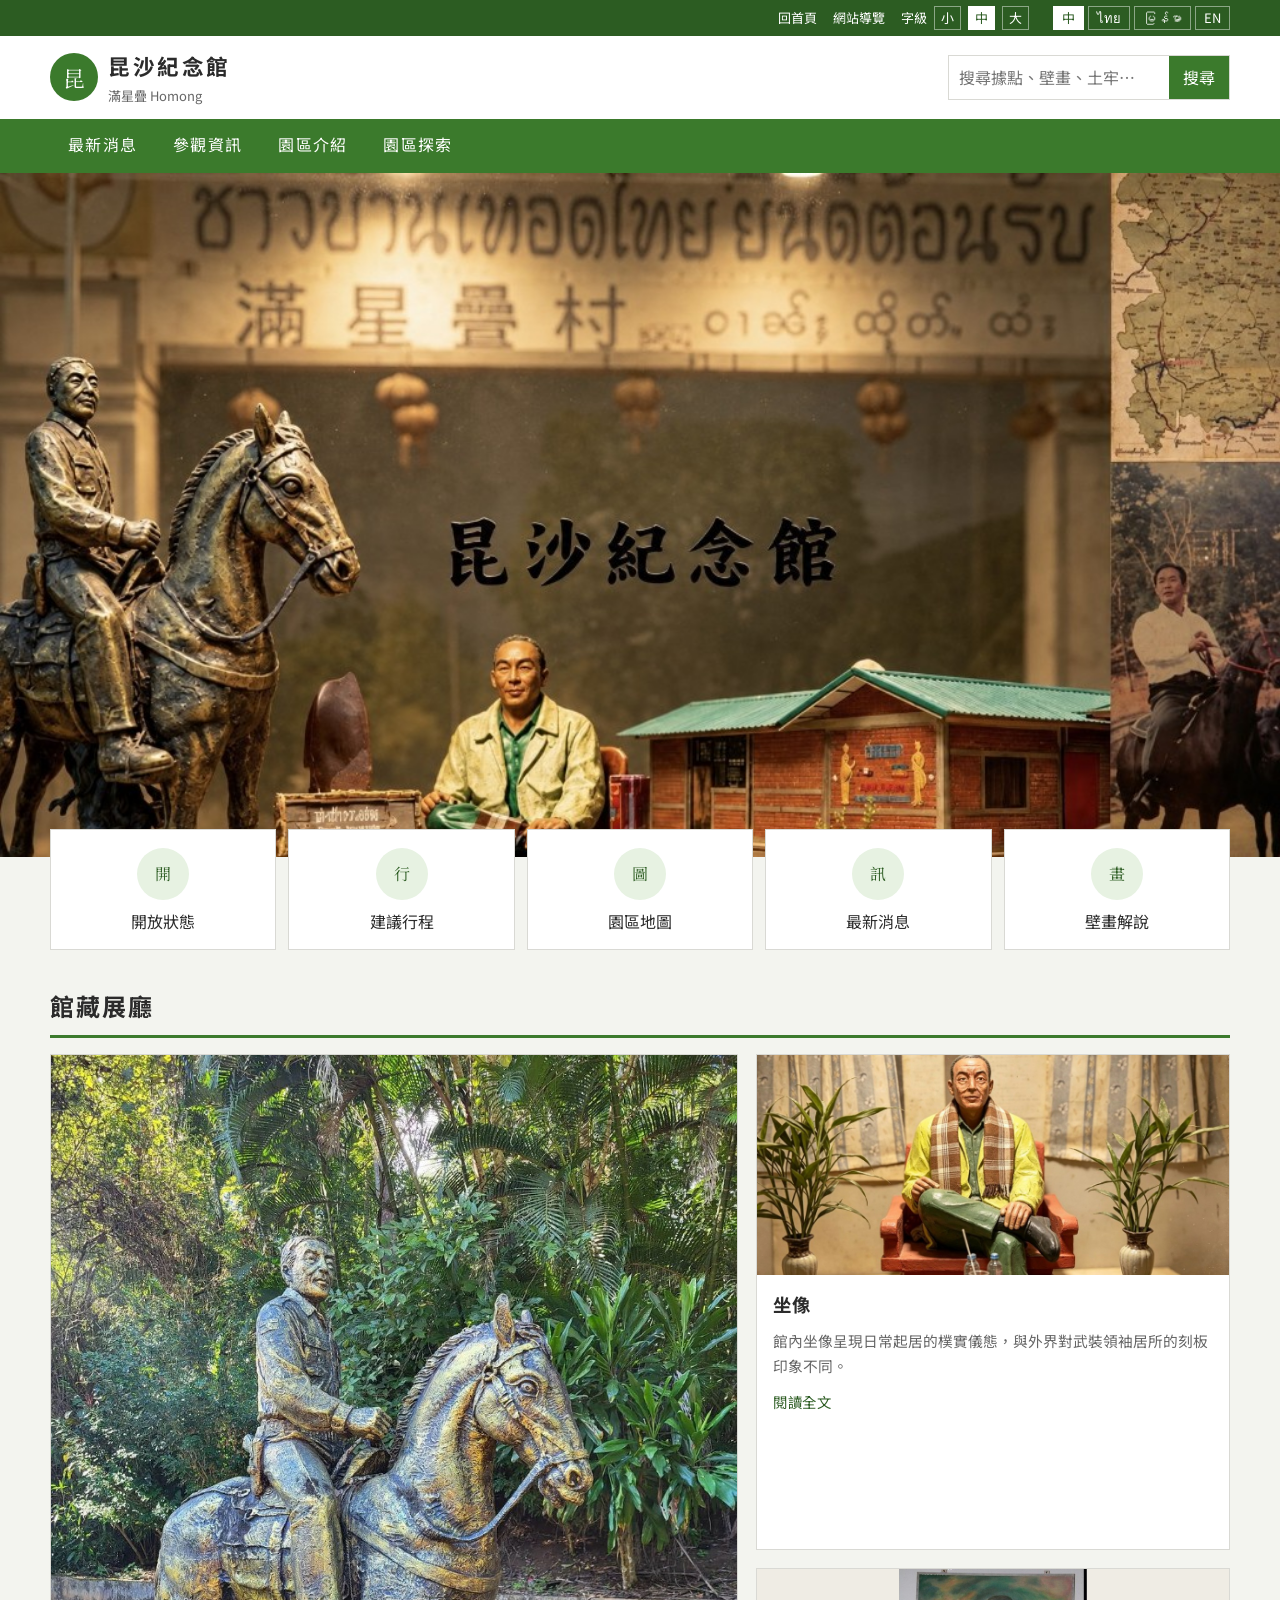
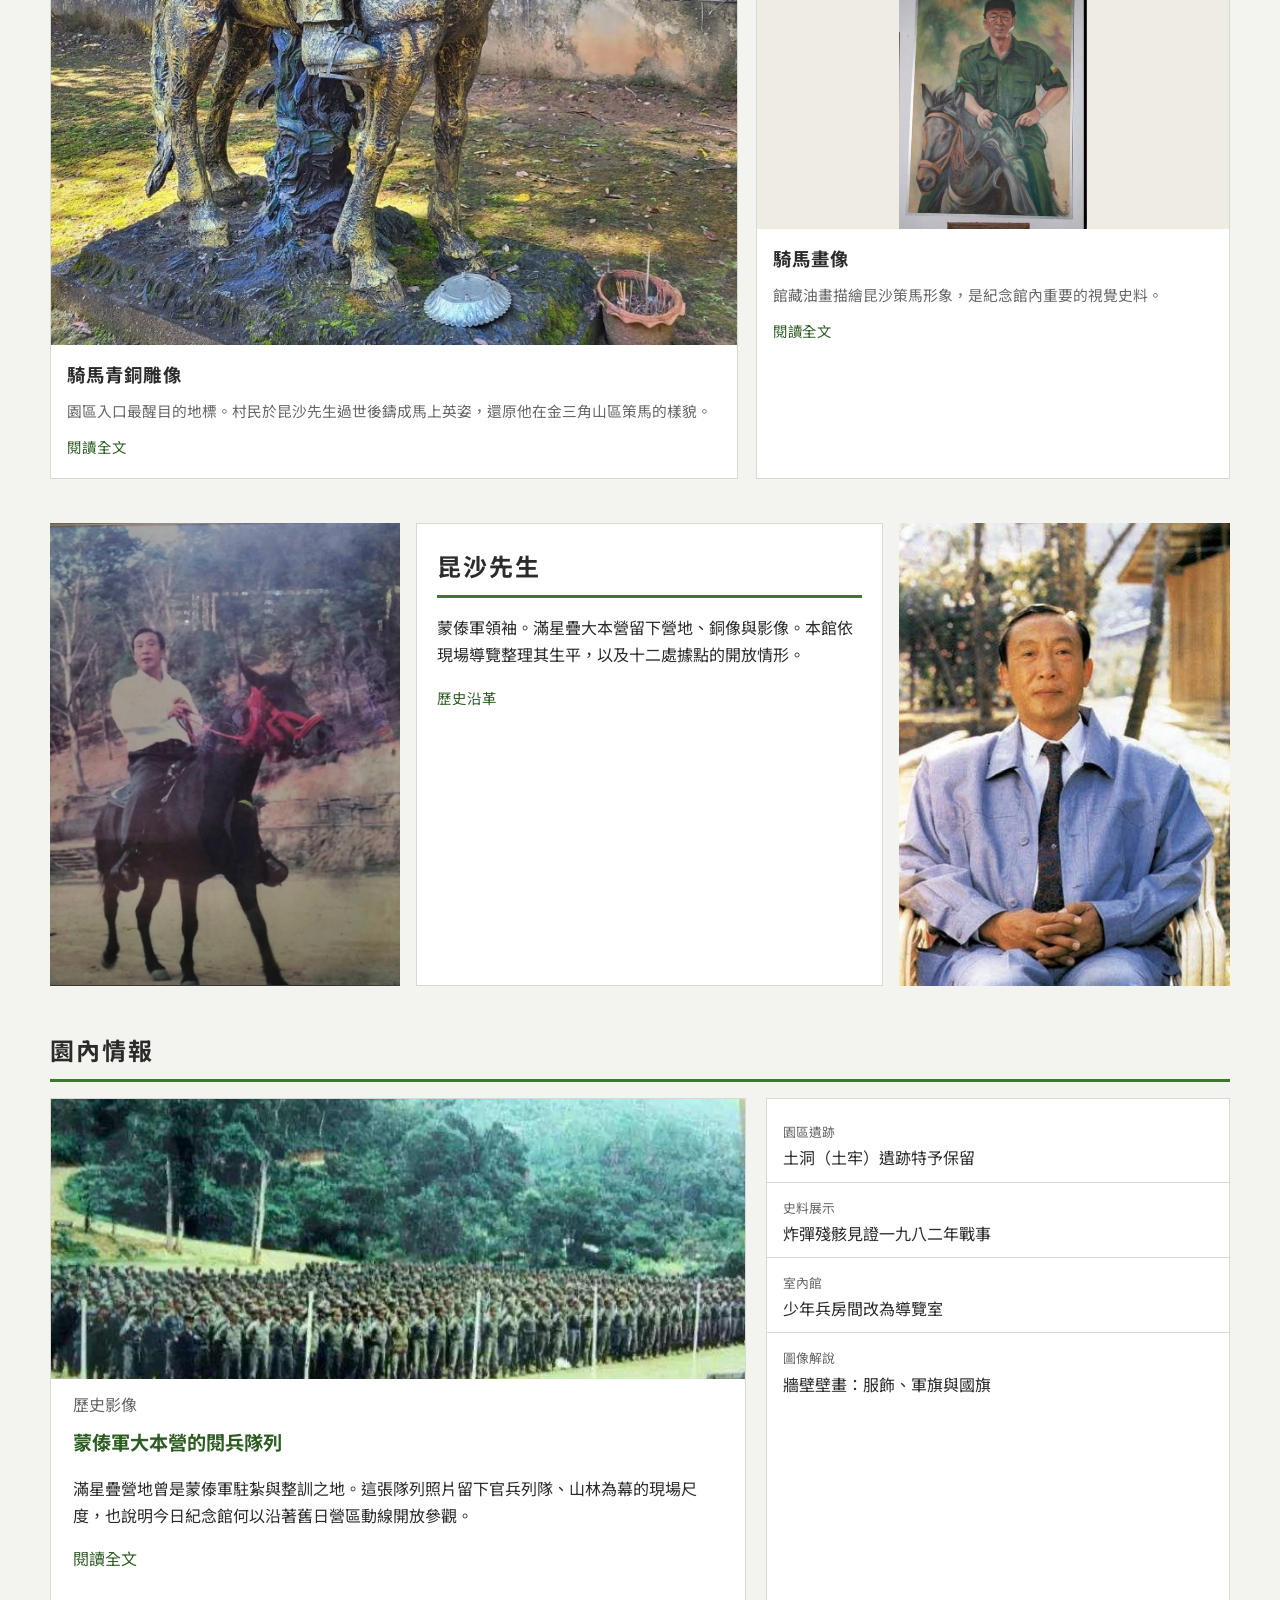
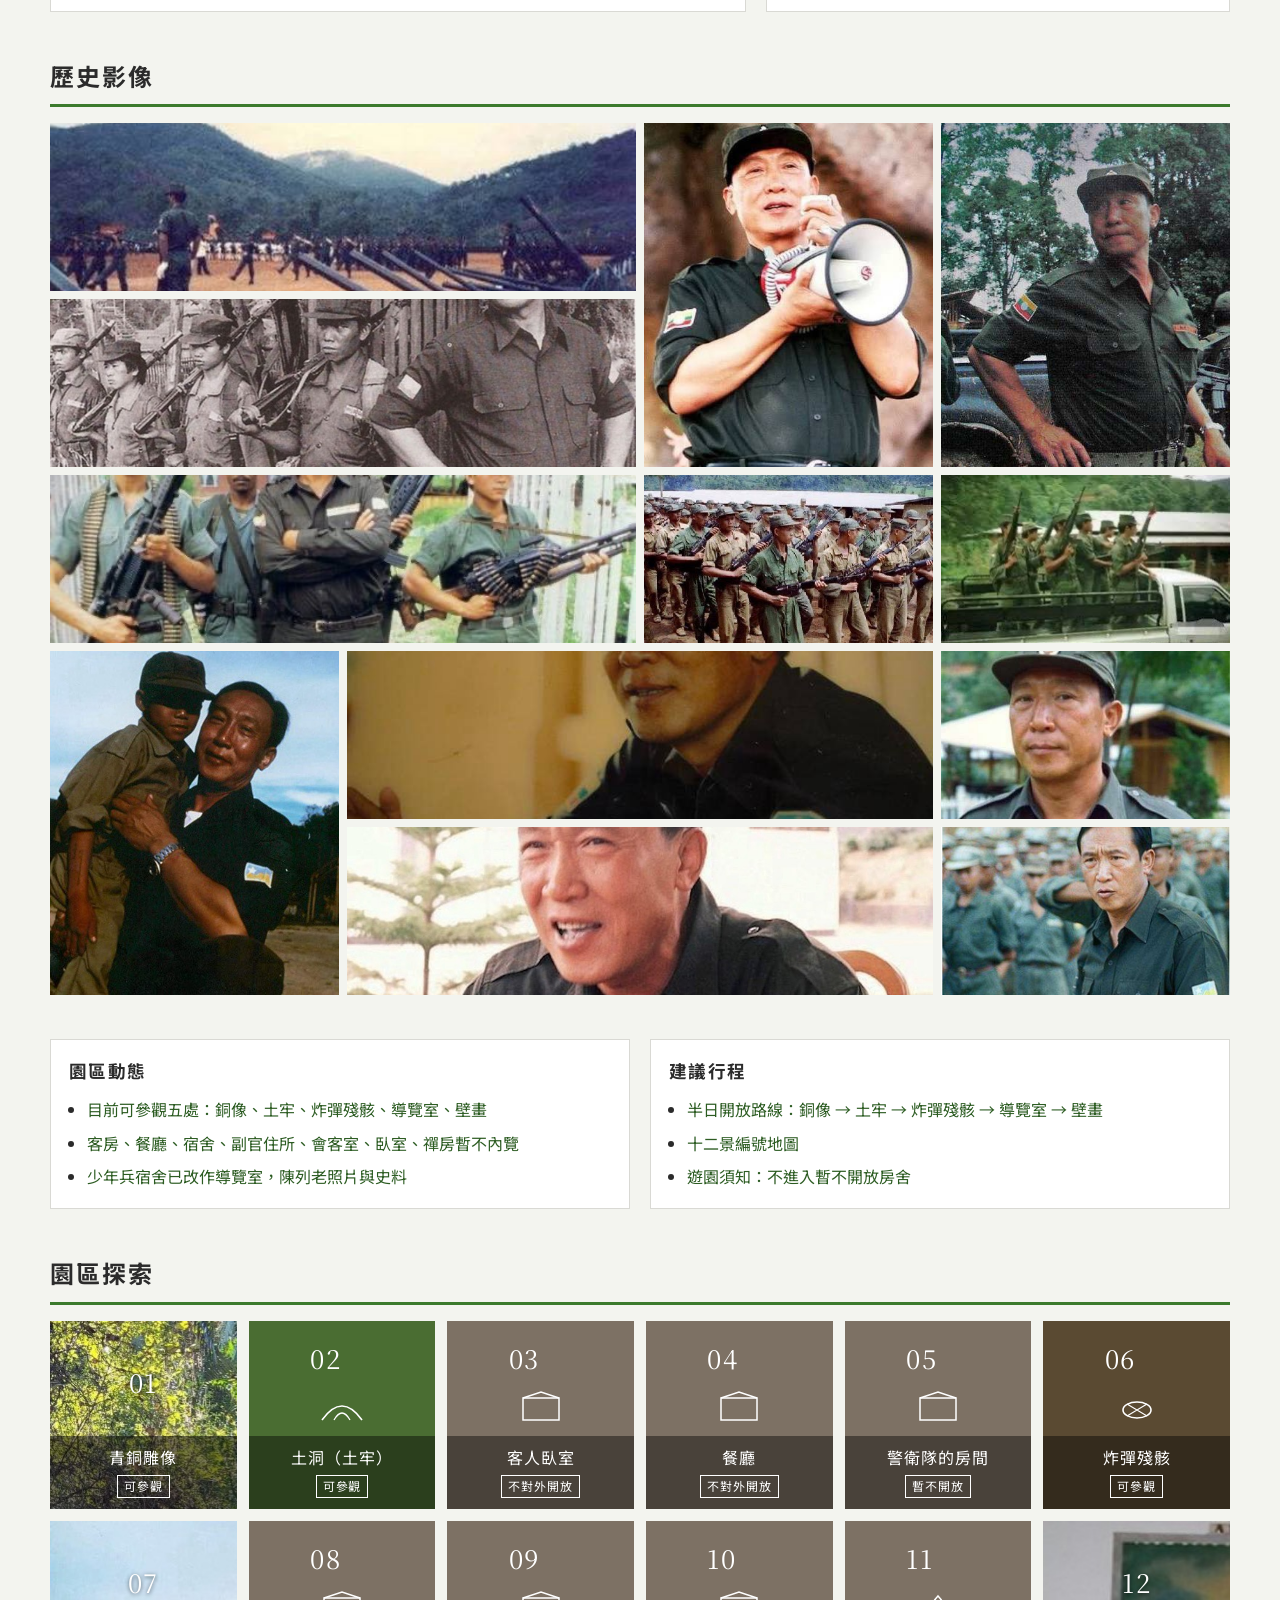
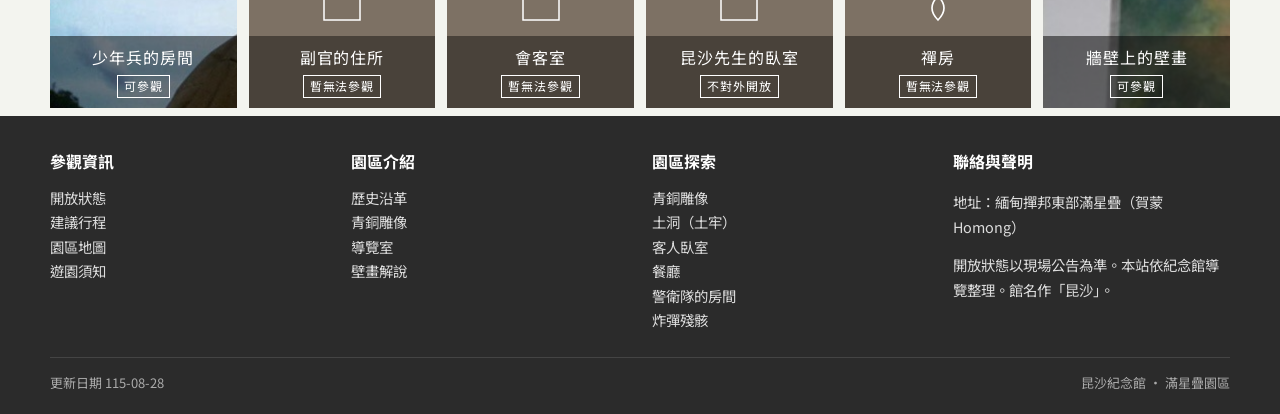
==== index.html @ 1a7cd28c "Rebuild the homepage as museum halls and zoo-style news, and place uploaded photos by orientation. C" ====
<!DOCTYPE html>
<html lang="zh-Hant">
<head>
  <meta charset="UTF-8">
  <meta name="viewport" content="width=device-width, initial-scale=1.0">
  <title>昆沙紀念館</title>
  <meta name="description" content="昆沙紀念館（滿星疊）園區網站：參觀資訊、十二景探索、壁畫解說。">
  <link rel="stylesheet" href="css/style.css">
</head>
<body data-title="siteName">
  <main id="main">
    <section class="hero" aria-label="hero">
      <h1 class="sr" data-i18n="siteName">昆沙紀念館</h1>
      <img class="hero-photo" src="images/hero.jpg" width="1600" height="700" data-i18n-alt="heroAlt" alt="昆沙紀念館：騎馬銅像、坐像、房舍模型，以及滿星疊村歡迎布條">
    </section>

    <div class="wrap">
      <nav class="shortcuts">
        <a class="shortcut" href="visit.html#status"><i>開</i><span data-i18n="scStatus">開放狀態</span></a>
        <a class="shortcut" href="visit.html#route"><i>行</i><span data-i18n="scRoute">建議行程</span></a>
        <a class="shortcut" href="map.html"><i>圖</i><span data-i18n="scMap">園區地圖</span></a>
        <a class="shortcut" href="#news"><i>訊</i><span data-i18n="scNews">最新消息</span></a>
        <a class="shortcut" href="spot.html?id=12"><i>畫</i><span data-i18n="scMural">壁畫解說</span></a>
      </nav>
    </div>

    <section class="wrap section" id="halls">
      <h2 data-i18n="hallsTitle">館藏展廳</h2>
      <div class="halls">
        <article class="hall hall-feature">
          <a href="spot.html?id=1"><img src="images/photos/18.jpg" alt="" data-i18n-alt="hall1Title"></a>
          <div class="hall-body">
            <h3 data-i18n="hall1Title">騎馬青銅雕像</h3>
            <p data-i18n="hall1Text">園區入口最醒目的地標。村民於昆沙先生過世後鑄成馬上英姿，還原他在金三角山區策馬的樣貌。</p>
            <a class="more" href="spot.html?id=1" data-i18n="readMore">閱讀全文</a>
          </div>
        </article>
        <article class="hall">
          <a href="about.html"><img src="images/photos/16.jpg" alt="" data-i18n-alt="hall2Title"></a>
          <div class="hall-body">
            <h3 data-i18n="hall2Title">坐像</h3>
            <p data-i18n="hall2Text">館內坐像呈現日常起居的樸實儀態，與外界對武裝領袖居所的刻板印象不同。</p>
            <a class="more" href="about.html" data-i18n="readMore">閱讀全文</a>
          </div>
        </article>
        <article class="hall hall-painting">
          <a href="spot.html?id=12"><img src="images/photos/15.jpg" alt="" data-i18n-alt="hall3Title"></a>
          <div class="hall-body">
            <h3 data-i18n="hall3Title">騎馬畫像</h3>
            <p data-i18n="hall3Text">館藏油畫描繪昆沙策馬形象，是紀念館內重要的視覺史料。</p>
            <a class="more" href="spot.html?id=12" data-i18n="readMore">閱讀全文</a>
          </div>
        </article>
      </div>
    </section>

    <section class="wrap section bio" id="bio">
      <figure class="bio-main">
        <img src="images/photos/17.jpg" alt="" data-i18n-alt="bioHorseAlt">
      </figure>
      <div class="bio-copy">
        <h2 data-i18n="bioTitle">昆沙先生</h2>
        <p data-i18n="bioText">蒙傣軍領袖。滿星疊大本營留下營地、銅像與影像。本館依現場導覽整理其生平，以及十二處據點的開放情形。</p>
        <p><a class="more" href="about.html" data-i18n="navHistory">歷史沿革</a></p>
      </div>
      <figure class="bio-side">
        <img src="images/photos/13.jpg" alt="" data-i18n-alt="bioTitle">
      </figure>
    </section>

    <section class="wrap section" id="news">
      <h2 data-i18n="newsTitle">園內情報</h2>
      <div class="news-grid">
        <article class="news-feature">
          <img class="news-photo" src="images/photos/01.jpg" alt="" data-i18n-alt="newsFeatureTitle">
          <p class="meta" style="color:#666;margin:12px 0 8px" data-i18n="newsFeatureKicker">歷史影像</p>
          <h3><a href="about.html" data-i18n="newsFeatureTitle">蒙傣軍大本營的閱兵隊列</a></h3>
          <p data-i18n="newsFeatureText">滿星疊營地曾是蒙傣軍駐紮與整訓之地。這張隊列照片留下官兵列隊、山林為幕的現場尺度，也說明今日紀念館何以沿著舊日營區動線開放參觀。</p>
          <p><a href="about.html" data-i18n="readMore">閱讀全文</a></p>
        </article>
        <div class="news-list" id="news-list"></div>
      </div>
    </section>

    <section class="wrap section" id="photos">
      <h2 data-i18n="archiveTitle">歷史影像</h2>
      <div class="archive" id="photo-grid">
        <figure class="wide"><img src="images/photos/04.jpg" alt=""></figure>
        <figure class="tall"><img src="images/photos/05.jpg" alt=""></figure>
        <figure class="tall"><img src="images/photos/06.jpg" alt=""></figure>
        <figure class="wide"><img src="images/photos/11.jpg" alt=""></figure>
        <figure class="wide"><img src="images/photos/09.jpg" alt=""></figure>
        <figure><img src="images/photos/03.jpg" alt=""></figure>
        <figure><img src="images/photos/02.jpg" alt=""></figure>
        <figure class="tall"><img src="images/photos/08.jpg" alt=""></figure>
        <figure class="wide"><img src="images/photos/12.jpg" alt=""></figure>
        <figure><img src="images/photos/07.jpg" alt=""></figure>
        <figure class="wide"><img src="images/photos/14.jpg" alt=""></figure>
        <figure><img src="images/photos/10.jpg" alt=""></figure>
      </div>
    </section>

    <section class="wrap section">
      <div class="two-col">
        <div class="side-box">
          <h2 data-i18n="newsUpdates">園區動態</h2>
          <ul>
            <li><a href="visit.html#open" data-i18n="newsU1">目前可參觀五處：銅像、土牢、炸彈殘骸、導覽室、壁畫</a></li>
            <li><a href="visit.html#closed" data-i18n="newsU2">客房、餐廳、宿舍、副官住所、會客室、臥室、禪房暫不內覽</a></li>
            <li><a href="spot.html?id=7" data-i18n="newsU3">少年兵宿舍已改作導覽室，陳列老照片與史料</a></li>
          </ul>
        </div>
        <div class="side-box">
          <h2 data-i18n="recTitle">建議行程</h2>
          <ul>
            <li><a href="visit.html#route" data-i18n="rec1">半日開放路線：銅像 → 土牢 → 炸彈殘骸 → 導覽室 → 壁畫</a></li>
            <li><a href="map.html" data-i18n="rec2">十二景編號地圖</a></li>
            <li><a href="visit.html#rules" data-i18n="rec3">遊園須知：不進入暫不開放房舍</a></li>
          </ul>
        </div>
      </div>
    </section>

    <section class="wrap section" id="explore">
      <h2 data-i18n="exploreTitle">園區探索</h2>
      <div class="explore" id="explore-grid"></div>
    </section>
  </main>

  <script src="js/spots.js"></script>
  <script src="js/i18n.js"></script>
  <script src="js/i18n-spots.js"></script>
  <script src="js/layout.js"></script>
  <script src="js/home.js"></script>
</body>
</html>
---- css/style.css ----
:root {
  --green: #3b7a2c;
  --green-2: #4e9440;
  --green-dark: #2c5c22;
  --green-pale: #e7f2e2;
  --gold: #c9a24a;
  --ink: #2b2b2b;
  --muted: #666;
  --line: #d9d9d4;
  --bg: #f3f4ef;
  --white: #fff;
  --closed: #8a6e56;
  font-synthesis: none;
}

html[data-fs="s"] { font-size: 14px; }
html[data-fs="m"] { font-size: 16px; }
html[data-fs="l"] { font-size: 18px; }

*,
*::before,
*::after { box-sizing: border-box; }

html { scroll-behavior: smooth; }

body {
  margin: 0;
  color: var(--ink);
  background: var(--bg);
  font-family: "Noto Sans TC", "PingFang TC", "Microsoft JhengHei", sans-serif;
  line-height: 1.7;
}

img, svg { max-width: 100%; display: block; }

a { color: var(--green-dark); text-decoration: none; }
a:hover { text-decoration: underline; }

button, input { font: inherit; }

.wrap {
  width: min(1180px, calc(100% - 32px));
  margin-inline: auto;
}

.sr {
  position: absolute;
  width: 1px;
  height: 1px;
  overflow: hidden;
  clip: rect(0 0 0 0);
}

.skip {
  position: absolute;
  left: 8px;
  top: -40px;
  z-index: 50;
  padding: 8px 12px;
  background: var(--green-dark);
  color: #fff;
}

.skip:focus { top: 8px; }

/* Utility + header */

.utility {
  background: var(--green-dark);
  color: #fff;
  font-size: 0.8125rem;
}

.utility-inner {
  display: flex;
  justify-content: flex-end;
  align-items: center;
  gap: 16px;
  min-height: 36px;
}

.utility a { color: #fff; }

.fs button {
  margin-left: 4px;
  padding: 0 6px;
  border: 1px solid rgba(255,255,255,.45);
  background: transparent;
  color: #fff;
  cursor: pointer;
}

.fs button.is-on { background: #fff; color: var(--green-dark); }

.lang {
  display: flex;
  gap: 4px;
  margin-left: 8px;
}

.lang button {
  padding: 2px 8px;
  border: 1px solid rgba(255,255,255,.45);
  background: transparent;
  color: #fff;
  cursor: pointer;
  line-height: 1.4;
}

.lang button.is-on {
  background: #fff;
  color: var(--green-dark);
  border-color: #fff;
}

.masthead .lang button {
  border-color: var(--green);
  color: var(--green-dark);
}

.masthead .lang button.is-on {
  background: var(--green);
  color: #fff;
  border-color: var(--green);
}

.masthead .lang { display: none; }

@media (max-width: 720px) {
  .masthead .lang { display: flex; }
  .utility .lang { display: none; }
}

html[lang="th"] body {
  font-family: "Noto Sans Thai", "Noto Sans TC", sans-serif;
}

html[lang="my"] body {
  font-family: "Noto Sans Myanmar", "Noto Sans TC", sans-serif;
  line-height: 1.9;
}

html[lang="en"] body {
  font-family: "Noto Sans TC", "Segoe UI", sans-serif;
}

.masthead { background: #fff; border-bottom: 3px solid var(--green); }

.masthead-inner {
  display: flex;
  align-items: center;
  gap: 20px;
  padding: 12px 0;
}

.logo {
  display: flex;
  align-items: center;
  gap: 10px;
  color: var(--ink);
  text-decoration: none;
  margin-right: auto;
}

.logo:hover { text-decoration: none; }

.mark {
  width: 48px;
  height: 48px;
  display: grid;
  place-items: center;
  border-radius: 50%;
  background: var(--green);
  color: #fff;
  font-family: "Noto Serif TC", serif;
  font-size: 22px;
}

.logo strong {
  display: block;
  font-size: 1.35rem;
  letter-spacing: 0.12em;
}

.logo em {
  display: block;
  color: var(--muted);
  font-style: normal;
  font-size: 0.8125rem;
}

.search {
  display: flex;
  border: 1px solid var(--line);
}

.search input {
  width: 220px;
  padding: 8px 10px;
  border: 0;
  outline: 0;
}

.search button {
  padding: 8px 14px;
  border: 0;
  background: var(--green);
  color: #fff;
  cursor: pointer;
}

.menu-btn {
  display: none;
  padding: 8px 12px;
  border: 1px solid var(--green);
  background: #fff;
  color: var(--green-dark);
  cursor: pointer;
}

.main-nav { background: var(--green); }

.main-nav .wrap > ul {
  display: flex;
  margin: 0;
  padding: 0;
  list-style: none;
}

.nav-item { position: relative; }

.nav-item > a {
  display: block;
  padding: 12px 18px;
  color: #fff;
  text-decoration: none;
  letter-spacing: 0.08em;
}

.nav-item > a:hover,
.nav-item:hover > a { background: var(--green-dark); text-decoration: none; }

.sub {
  display: none;
  position: absolute;
  left: 0;
  z-index: 30;
  min-width: 220px;
  margin: 0;
  padding: 8px 0;
  list-style: none;
  background: #fff;
  border: 1px solid var(--line);
}

.nav-item:hover > .sub,
.nav-item:focus-within > .sub { display: block; }

.sub.wide {
  width: 420px;
  padding: 10px 8px;
  columns: 2;
  column-gap: 0;
}

.sub.wide li { break-inside: avoid; }

.sub a {
  display: block;
  padding: 7px 16px;
  color: var(--ink);
  white-space: nowrap;
}

.sub a:hover { background: var(--green-pale); text-decoration: none; }

/* Hero */

.hero {
  position: relative;
  overflow: hidden;
  background: #1c1610;
}

.hero-photo {
  width: 100%;
  height: auto;
  display: block;
  vertical-align: middle;
}

/* Shortcuts */

.shortcuts {
  display: grid;
  grid-template-columns: repeat(5, 1fr);
  gap: 12px;
  margin-top: -28px;
  position: relative;
  z-index: 2;
}

.shortcut {
  display: flex;
  flex-direction: column;
  align-items: center;
  gap: 8px;
  padding: 18px 8px 14px;
  background: #fff;
  border: 1px solid var(--line);
  color: var(--ink);
  text-decoration: none;
}

.shortcut:hover { border-color: var(--green); text-decoration: none; color: var(--green-dark); }

.shortcut i {
  width: 52px;
  height: 52px;
  display: grid;
  place-items: center;
  border-radius: 50%;
  background: var(--green-pale);
  color: var(--green-dark);
  font-style: normal;
  font-family: "Noto Serif TC", serif;
}

.photo-grid {
  display: grid;
  grid-template-columns: repeat(6, 1fr);
  gap: 8px;
}

.photo-grid figure {
  margin: 0;
  aspect-ratio: 1;
  overflow: hidden;
  background: #1c1610;
}

.photo-grid img {
  width: 100%;
  height: 100%;
  object-fit: cover;
}

.halls {
  display: grid;
  grid-template-columns: 1.45fr 1fr;
  grid-template-rows: auto auto;
  gap: 18px;
}

.hall {
  background: #fff;
  border: 1px solid var(--line);
  display: flex;
  flex-direction: column;
}

.hall-feature {
  grid-row: span 2;
}

.hall img {
  width: 100%;
  height: 220px;
  object-fit: cover;
  object-position: center 28%;
}

.hall-feature img {
  height: 100%;
  min-height: 460px;
  object-position: center 18%;
}

.hall-painting img {
  object-fit: contain;
  object-position: center top;
  background: #efece4;
  height: 260px;
}

.hall-body {
  padding: 14px 16px 18px;
  flex: 1;
}

.hall h3 {
  margin: 0 0 8px;
  font-size: 1.15rem;
  letter-spacing: 0.06em;
}

.hall p {
  margin: 0 0 10px;
  color: var(--muted);
  font-size: 0.92rem;
}

.more {
  color: var(--green-dark);
  font-size: 0.9rem;
  letter-spacing: 0.06em;
}

.bio {
  display: grid;
  grid-template-columns: 0.9fr 1.2fr 0.85fr;
  gap: 16px;
  align-items: stretch;
}

.bio figure { margin: 0; overflow: hidden; background: #1c1610; }

.bio img {
  width: 100%;
  height: 100%;
  min-height: 320px;
  object-fit: cover;
}

.bio-copy {
  background: #fff;
  border: 1px solid var(--line);
  padding: 22px 20px;
}

.bio-copy h2 { margin-top: 0; }

.bio-main img { object-position: center 35%; }

.bio-side img { object-position: center 18%; }

.news-photo {
  width: calc(100% + 44px);
  max-width: none;
  margin: -22px -22px 0;
  height: 280px;
  object-fit: cover;
  object-position: center 42%;
}

.archive {
  display: grid;
  grid-template-columns: repeat(4, 1fr);
  grid-auto-rows: 168px;
  grid-auto-flow: dense;
  gap: 8px;
}

.archive figure {
  margin: 0;
  overflow: hidden;
  background: #1c1610;
}

.archive .wide { grid-column: span 2; }

.archive .tall { grid-row: span 2; }

.archive img {
  width: 100%;
  height: 100%;
  object-fit: cover;
}

/* Page body */

.page {
  padding: 28px 0 64px;
}

.crumb {
  margin: 0 0 16px;
  color: var(--muted);
  font-size: 0.875rem;
}

.crumb a { color: var(--muted); }

.section {
  padding: 36px 0 8px;
}

.section h2,
.page-title {
  margin: 0 0 16px;
  padding-bottom: 8px;
  border-bottom: 3px solid var(--green);
  font-size: 1.5rem;
  letter-spacing: 0.08em;
}

.news-grid {
  display: grid;
  grid-template-columns: 1.2fr 0.8fr;
  gap: 20px;
}

.news-feature,
.news-list,
.side-box {
  background: #fff;
  border: 1px solid var(--line);
}

.news-feature { padding: 22px; }

.news-feature h3 { margin: 0 0 8px; font-size: 1.2rem; }

.news-list { padding: 8px 0; }

.news-list a {
  display: block;
  padding: 10px 16px;
  border-bottom: 1px solid var(--line);
  color: var(--ink);
}

.news-list small {
  color: var(--muted);
  font-size: 0.8rem;
}

.news-list a:last-child { border-bottom: 0; }

.news-list a:hover { background: var(--green-pale); text-decoration: none; }

.two-col {
  display: grid;
  grid-template-columns: 1fr 1fr;
  gap: 20px;
}

.side-box { padding: 16px 18px 12px; }

.side-box h2 { margin: 0 0 10px; font-size: 1.1rem; border: 0; padding: 0; }

.side-box ul { margin: 0; padding-left: 1.1em; }

.side-box li { margin: 6px 0; }

/* Explore grid — like 動物探索 */

.explore {
  display: grid;
  grid-template-columns: repeat(6, 1fr);
  gap: 12px;
}

.zone {
  display: flex;
  flex-direction: column;
  min-height: 180px;
  color: #fff;
  text-decoration: none;
  background: var(--green);
}

.zone.has-photo {
  background-color: #2a4a22;
  background-size: cover;
  background-position: center;
}

.zone.has-photo .visual {
  text-shadow: 0 1px 4px rgba(0,0,0,.65);
}

.zone.has-photo .name {
  background: rgba(0,0,0,.5);
}

.zone .visual {
  flex: 1;
  display: grid;
  place-items: center;
  padding: 16px 8px 8px;
}

.zone .num {
  font-family: "Noto Serif TC", serif;
  font-size: 1.6rem;
  letter-spacing: 0.06em;
}

.zone svg {
  width: 64px;
  height: 40px;
  margin: 8px auto 0;
}

.zone .name {
  padding: 8px 6px 10px;
  background: rgba(0,0,0,.42);
  text-align: center;
  letter-spacing: 0.06em;
}

#status, #route, #rules, #open, #closed, #news, #explore {
  scroll-margin-top: 16px;
}

.zone.open { background: #3b7a2c; }
.zone.s2 { background: #4a6d32; }
.zone.s6 { background: #5a4a32; }
.zone.s7 { background: #2f6a4a; }
.zone.s12 { background: #7a5a22; }
.zone.closed { background: #7d7164; }

.badge {
  display: inline-block;
  margin-top: 4px;
  padding: 0 6px;
  border: 1px solid currentColor;
  font-size: 0.75rem;
}

/* Inner article like News_Content */

.layout-2 {
  display: grid;
  grid-template-columns: 240px 1fr;
  gap: 24px;
  align-items: start;
}

.sidebar {
  background: #fff;
  border: 1px solid var(--line);
}

.sidebar h2 {
  margin: 0;
  padding: 12px 14px;
  background: var(--green);
  color: #fff;
  font-size: 1rem;
  letter-spacing: 0.08em;
}

.sidebar a {
  display: block;
  padding: 9px 14px;
  border-top: 1px solid var(--line);
  color: var(--ink);
}

.sidebar a:hover,
.sidebar a.is-on {
  background: var(--green-pale);
  color: var(--green-dark);
  text-decoration: none;
  font-weight: 500;
}

.article {
  background: #fff;
  border: 1px solid var(--line);
  padding: 24px 28px 36px;
}

.article h1 {
  margin: 0 0 6px;
  font-size: 1.75rem;
  letter-spacing: 0.08em;
}

.article .meta {
  margin: 0 0 18px;
  color: var(--muted);
  font-size: 0.9rem;
}

.article .spot-photo,
.about-hero {
  margin: 0 0 18px;
  overflow: hidden;
  background: #1c1610;
}

.article .spot-photo img,
.about-hero img {
  width: 100%;
  max-height: 420px;
  object-fit: cover;
  object-position: center 22%;
}

.article .spot-photo.painting {
  background: #efece4;
}

.article .spot-photo.painting img {
  object-fit: contain;
  max-height: 520px;
  background: #efece4;
}

.article .spot-photo.portrait img {
  max-height: 480px;
  object-position: center 15%;
}

.mural {
  display: grid;
  grid-template-columns: repeat(3, 1fr);
  gap: 12px;
  margin-top: 18px;
}

.mural-card {
  padding: 14px;
  border: 1px solid var(--line);
  background: var(--bg);
}

.mural-card h3 { margin: 10px 0 8px; font-size: 1.05rem; }

.mural-card ul { margin: 8px 0 0; padding-left: 1.1em; }

.flag, .costume {
  height: 90px;
  background: #111;
}

.flag svg, .costume svg { width: 100%; height: 100%; }

.note {
  margin-top: 18px;
  padding: 12px 14px;
  background: var(--green-pale);
  border-left: 4px solid var(--green);
}

.map-board {
  display: grid;
  grid-template-columns: repeat(12, 1fr);
  gap: 8px;
  padding: 18px;
  background: #fff;
  border: 1px solid var(--line);
}

.map-node {
  display: flex;
  flex-direction: column;
  align-items: center;
  gap: 6px;
  color: var(--ink);
  text-align: center;
  text-decoration: none;
  font-size: 0.75rem;
}

.map-node b {
  width: 36px;
  height: 36px;
  display: grid;
  place-items: center;
  border-radius: 50%;
  background: var(--green);
  color: #fff;
}

.map-node.closed b { background: #8a8178; }

/* Footer */

.site-foot {
  background: #2b2b2b;
  color: #ddd;
  padding: 32px 0 20px;
  font-size: 0.9rem;
}

.foot-grid {
  display: grid;
  grid-template-columns: repeat(4, 1fr);
  gap: 24px;
}

.site-foot h2 {
  margin: 0 0 10px;
  color: #fff;
  font-size: 1rem;
}

.site-foot ul { margin: 0; padding: 0; list-style: none; }

.site-foot a { color: #ddd; }

.foot-meta {
  display: flex;
  justify-content: space-between;
  gap: 12px;
  margin-top: 24px;
  padding-top: 14px;
  border-top: 1px solid #444;
  color: #aaa;
  font-size: 0.8125rem;
}

.prose { background: #fff; border: 1px solid var(--line); padding: 24px 28px; }

.prose h2 { margin-top: 1.4em; }

@media (max-width: 1000px) {
  .shortcuts { grid-template-columns: repeat(3, 1fr); }
  .explore, .photo-grid { grid-template-columns: repeat(3, 1fr); }
  .halls { grid-template-columns: 1fr 1fr; }
  .hall-feature { grid-column: span 2; grid-row: auto; }
  .hall-feature img { min-height: 320px; height: 360px; }
  .bio { grid-template-columns: 1fr 1fr; }
  .bio-copy { grid-column: span 2; }
  .archive {
    grid-template-columns: 1fr 1fr;
    grid-auto-rows: 150px;
  }
  .archive .wide { grid-column: span 2; }
  .news-grid, .two-col, .layout-2, .mural, .foot-grid {
    grid-template-columns: 1fr;
  }
  .map-board { grid-template-columns: repeat(6, 1fr); }
}

@media (max-width: 720px) {
  .menu-btn { display: block; }
  .search input { width: 120px; }
  .main-nav { display: none; }
  .main-nav.is-open { display: block; }
  .main-nav .wrap > ul { flex-direction: column; }
  .sub,
  .sub.wide {
    position: static;
    width: auto;
    columns: 1;
    border: 0;
  }
  .shortcuts, .explore, .photo-grid, .halls, .bio, .archive { grid-template-columns: 1fr; }
  .hall-feature, .bio-copy, .archive .wide { grid-column: auto; }
  .archive { grid-auto-rows: 200px; }
  .archive .tall { grid-row: auto; }
  .hall img, .hall-feature img, .hall-painting img, .bio img { min-height: 220px; height: 280px; }
  .news-photo { height: 200px; }
  .masthead-inner { flex-wrap: wrap; }
}

@media (prefers-reduced-motion: reduce) {
  html { scroll-behavior: auto; }
}
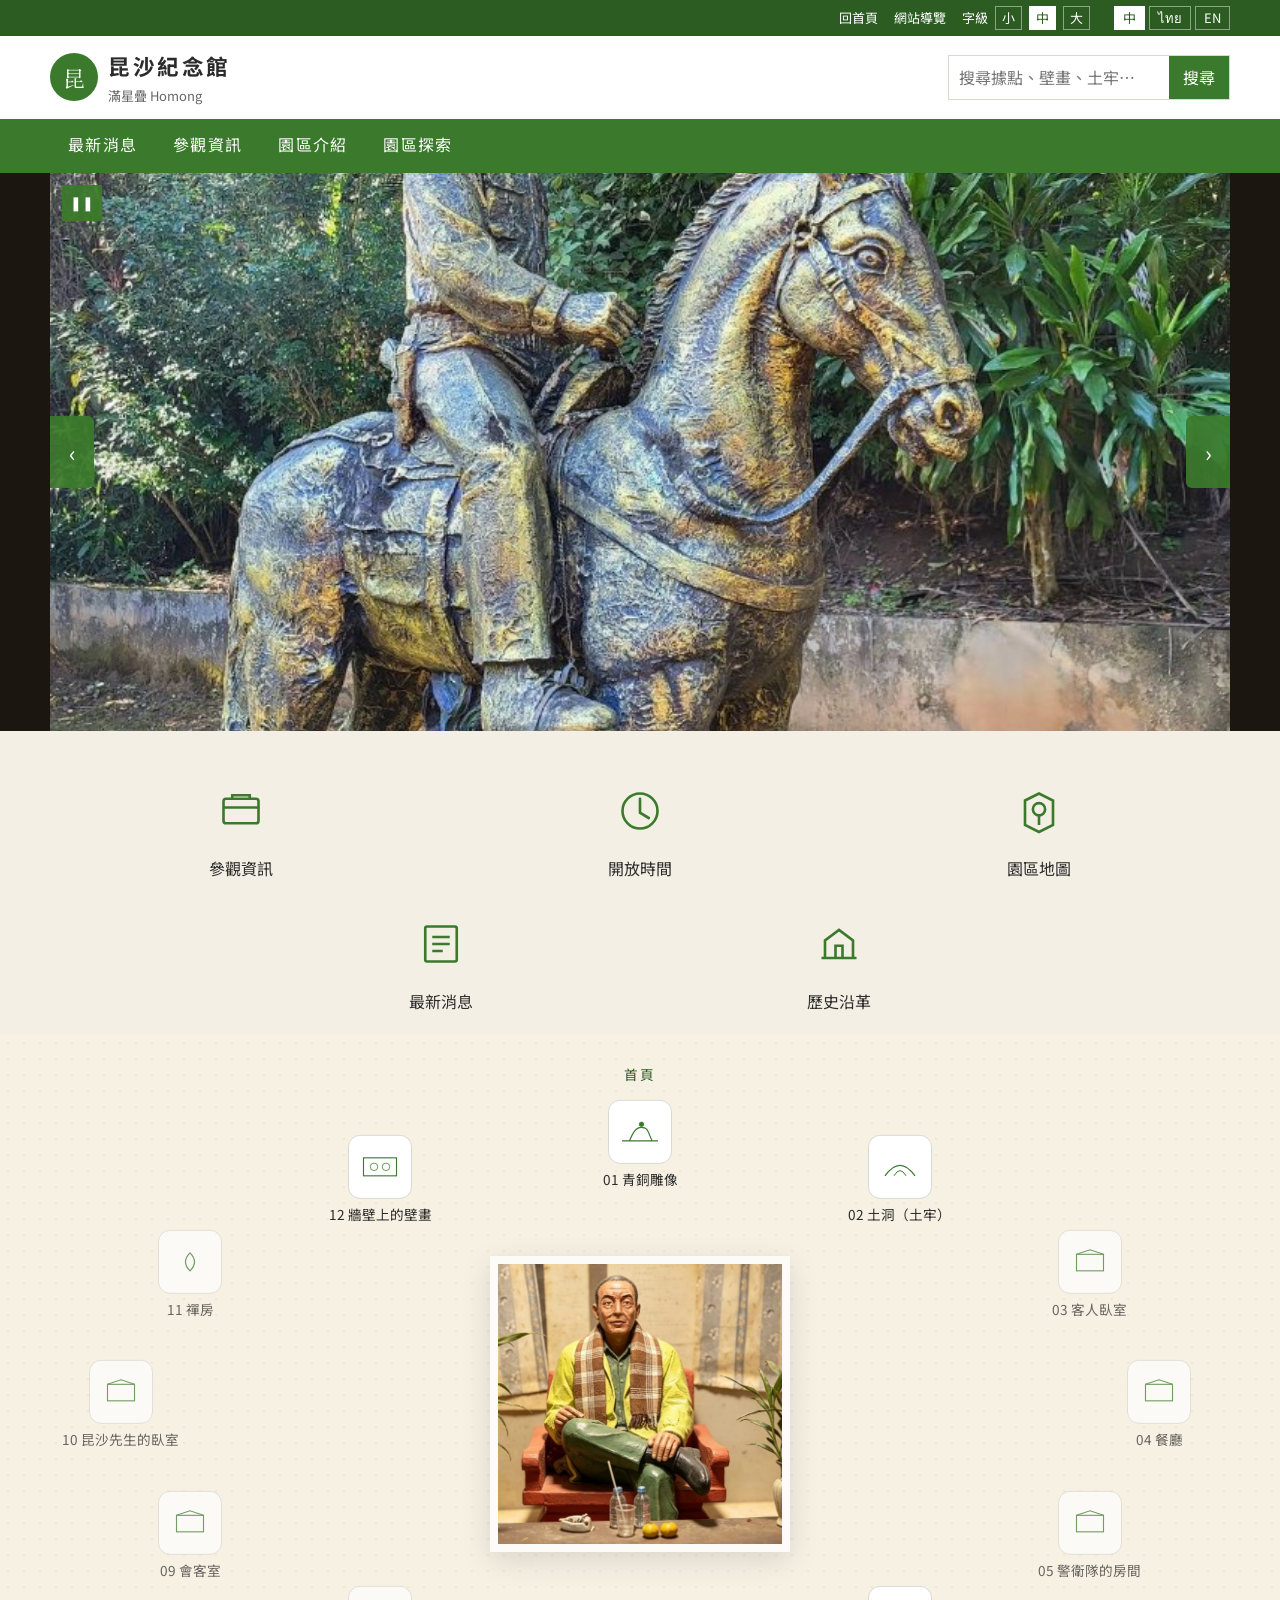
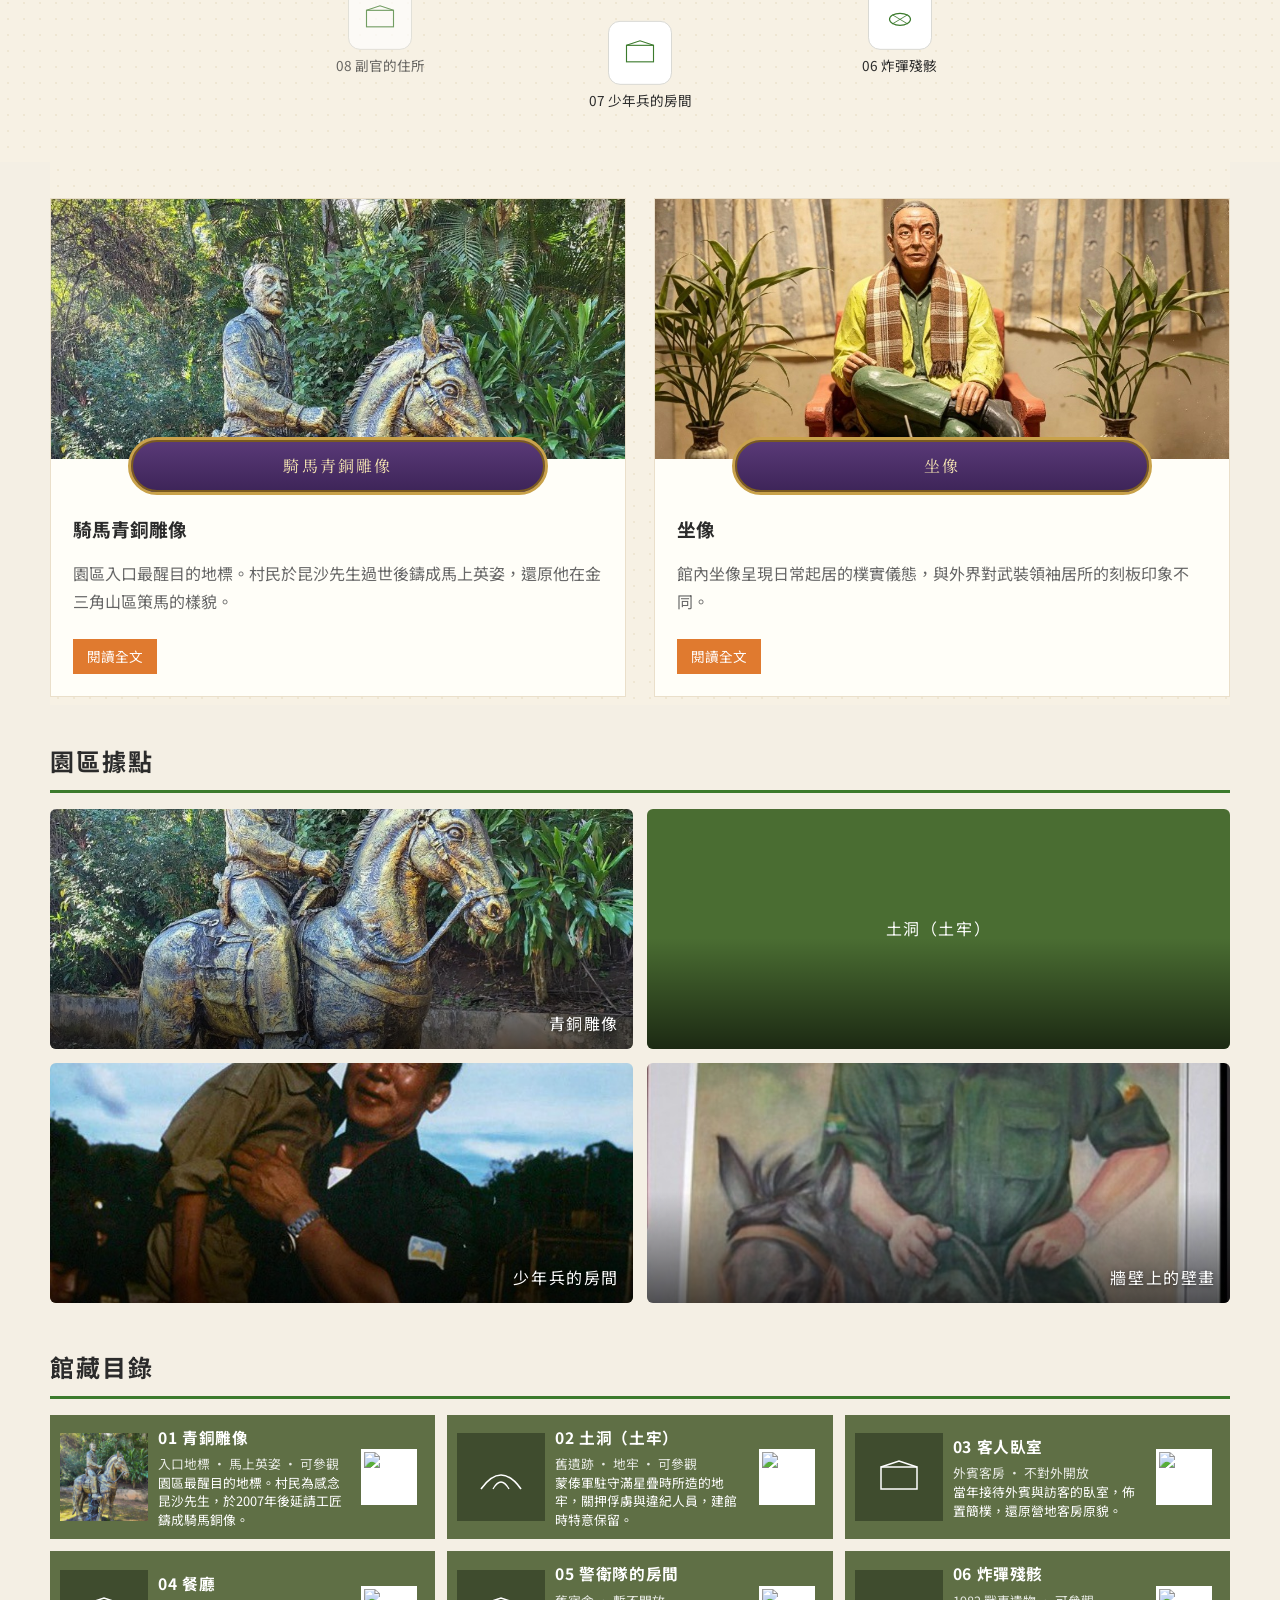
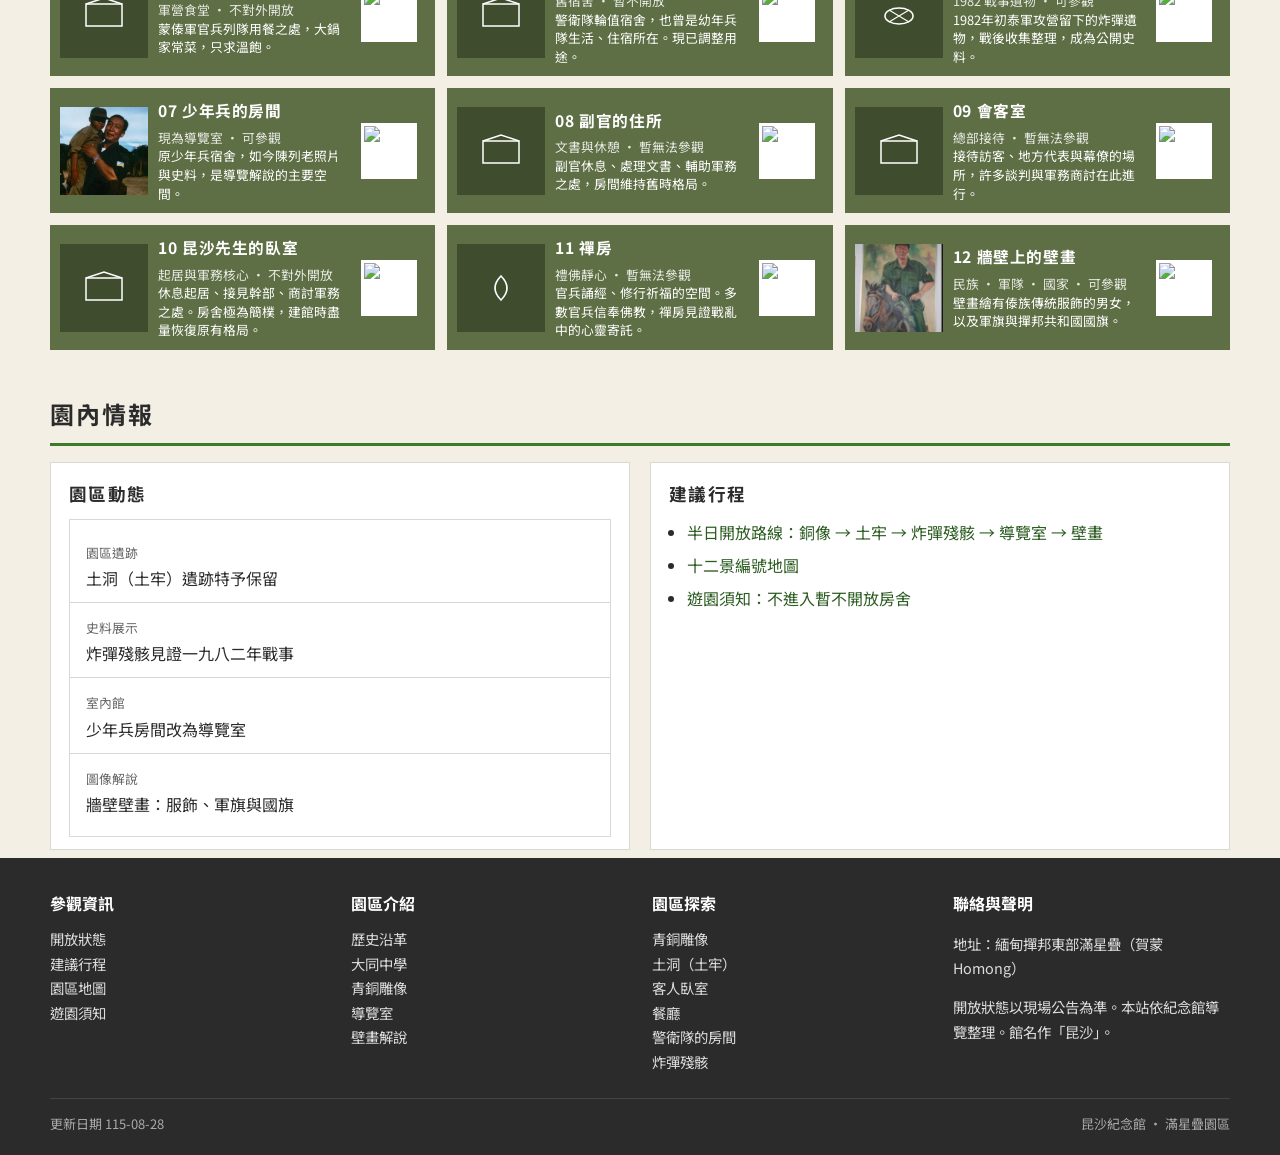
==== commit 4c21c9a2: "Rebuild the homepage from the student layouts, drop Burmese, and add Homong history notes. Co-author" ====
--- a/index.html
+++ b/index.html
@@ -7,108 +7,100 @@
   <meta name="description" content="昆沙紀念館（滿星疊）園區網站：參觀資訊、十二景探索、壁畫解說。">
   <link rel="stylesheet" href="css/style.css">
 </head>
-<body data-title="siteName">
+<body class="home-page" data-title="siteName">
   <main id="main">
-    <section class="hero" aria-label="hero">
-      <h1 class="sr" data-i18n="siteName">昆沙紀念館</h1>
-      <img class="hero-photo" src="images/hero.jpg" width="1600" height="700" data-i18n-alt="heroAlt" alt="昆沙紀念館：騎馬銅像、坐像、房舍模型，以及滿星疊村歡迎布條">
+    <h1 class="sr" data-i18n="siteName">昆沙紀念館</h1>
+
+    <section class="stage" id="stage" aria-roledescription="carousel">
+      <div class="stage-viewport">
+        <div class="stage-track" id="stage-track"></div>
+        <button class="stage-pause" type="button" id="stage-pause" aria-pressed="false">❚❚</button>
+        <button class="stage-nav stage-prev" type="button" id="stage-prev" aria-label="上一張">‹</button>
+        <button class="stage-nav stage-next" type="button" id="stage-next" aria-label="下一張">›</button>
+      </div>
     </section>
 
-    <div class="wrap">
-      <nav class="shortcuts">
-        <a class="shortcut" href="visit.html#status"><i>開</i><span data-i18n="scStatus">開放狀態</span></a>
-        <a class="shortcut" href="visit.html#route"><i>行</i><span data-i18n="scRoute">建議行程</span></a>
-        <a class="shortcut" href="map.html"><i>圖</i><span data-i18n="scMap">園區地圖</span></a>
-        <a class="shortcut" href="#news"><i>訊</i><span data-i18n="scNews">最新消息</span></a>
-        <a class="shortcut" href="spot.html?id=12"><i>畫</i><span data-i18n="scMural">壁畫解說</span></a>
-      </nav>
-    </div>
+    <nav class="wrap shortcuts stagger" aria-label="shortcuts">
+      <a class="shortcut" href="visit.html">
+        <span class="sc-ico" aria-hidden="true">
+          <svg viewBox="0 0 64 64"><rect x="12" y="18" width="40" height="28" rx="3" fill="none" stroke="currentColor" stroke-width="3"/><path d="M12 28h40M22 18v-4h20v4" fill="none" stroke="currentColor" stroke-width="3"/></svg>
+        </span>
+        <span data-i18n="scVisit">參觀資訊</span>
+      </a>
+      <a class="shortcut" href="visit.html#status">
+        <span class="sc-ico" aria-hidden="true">
+          <svg viewBox="0 0 64 64"><circle cx="32" cy="32" r="20" fill="none" stroke="currentColor" stroke-width="3"/><path d="M32 18v16l10 6" fill="none" stroke="currentColor" stroke-width="3" stroke-linecap="round"/></svg>
+        </span>
+        <span data-i18n="scHours">開放時間</span>
+      </a>
+      <a class="shortcut" href="map.html">
+        <span class="sc-ico" aria-hidden="true">
+          <svg viewBox="0 0 64 64"><path d="M16 20l16-8 16 8v28l-16 8-16-8z" fill="none" stroke="currentColor" stroke-width="3"/><circle cx="32" cy="30" r="7" fill="none" stroke="currentColor" stroke-width="3"/><path d="M32 37v11" stroke="currentColor" stroke-width="3"/></svg>
+        </span>
+        <span data-i18n="scMap">園區地圖</span>
+      </a>
+      <a class="shortcut" href="#news">
+        <span class="sc-ico" aria-hidden="true">
+          <svg viewBox="0 0 64 64"><rect x="14" y="12" width="36" height="40" rx="2" fill="none" stroke="currentColor" stroke-width="3"/><path d="M22 24h20M22 32h20M22 40h12" stroke="currentColor" stroke-width="3"/></svg>
+        </span>
+        <span data-i18n="scNews">最新消息</span>
+      </a>
+      <a class="shortcut" href="about.html">
+        <span class="sc-ico" aria-hidden="true">
+          <svg viewBox="0 0 64 64"><path d="M12 48h40M16 48V28l16-12 16 12v20" fill="none" stroke="currentColor" stroke-width="3"/><path d="M28 48V34h8v14" fill="none" stroke="currentColor" stroke-width="3"/></svg>
+        </span>
+        <span data-i18n="scHistory">歷史沿革</span>
+      </a>
+    </nav>
 
-    <section class="wrap section" id="halls">
-      <h2 data-i18n="hallsTitle">館藏展廳</h2>
-      <div class="halls">
-        <article class="hall hall-feature">
+    <section class="orbit-band paper" id="orbit">
+      <div class="wrap">
+        <p class="orbit-home"><a href="index.html" data-i18n="orbitHome">首頁</a></p>
+        <h2 class="sr" data-i18n="orbitTitle">虛擬園區</h2>
+        <div class="orbit" id="orbit-map"></div>
+      </div>
+    </section>
+
+    <section class="wrap section paper-pad" id="halls">
+      <h2 class="sr" data-i18n="hallsTitle">館藏展廳</h2>
+      <div class="exhibits">
+        <article class="exhibit">
           <a href="spot.html?id=1"><img src="images/photos/18.jpg" alt="" data-i18n-alt="hall1Title"></a>
-          <div class="hall-body">
+          <p class="plaque" data-i18n="hall1Title">騎馬青銅雕像</p>
+          <div class="exhibit-body">
             <h3 data-i18n="hall1Title">騎馬青銅雕像</h3>
             <p data-i18n="hall1Text">園區入口最醒目的地標。村民於昆沙先生過世後鑄成馬上英姿，還原他在金三角山區策馬的樣貌。</p>
-            <a class="more" href="spot.html?id=1" data-i18n="readMore">閱讀全文</a>
+            <a class="more-btn" href="spot.html?id=1" data-i18n="readMore">閱讀全文</a>
           </div>
         </article>
-        <article class="hall">
+        <article class="exhibit">
           <a href="about.html"><img src="images/photos/16.jpg" alt="" data-i18n-alt="hall2Title"></a>
-          <div class="hall-body">
+          <p class="plaque" data-i18n="hall2Title">坐像</p>
+          <div class="exhibit-body">
             <h3 data-i18n="hall2Title">坐像</h3>
             <p data-i18n="hall2Text">館內坐像呈現日常起居的樸實儀態，與外界對武裝領袖居所的刻板印象不同。</p>
-            <a class="more" href="about.html" data-i18n="readMore">閱讀全文</a>
-          </div>
-        </article>
-        <article class="hall hall-painting">
-          <a href="spot.html?id=12"><img src="images/photos/15.jpg" alt="" data-i18n-alt="hall3Title"></a>
-          <div class="hall-body">
-            <h3 data-i18n="hall3Title">騎馬畫像</h3>
-            <p data-i18n="hall3Text">館藏油畫描繪昆沙策馬形象，是紀念館內重要的視覺史料。</p>
-            <a class="more" href="spot.html?id=12" data-i18n="readMore">閱讀全文</a>
+            <a class="more-btn" href="about.html" data-i18n="readMore">閱讀全文</a>
           </div>
         </article>
       </div>
     </section>
 
-    <section class="wrap section bio" id="bio">
-      <figure class="bio-main">
-        <img src="images/photos/17.jpg" alt="" data-i18n-alt="bioHorseAlt">
-      </figure>
-      <div class="bio-copy">
-        <h2 data-i18n="bioTitle">昆沙先生</h2>
-        <p data-i18n="bioText">蒙傣軍領袖。滿星疊大本營留下營地、銅像與影像。本館依現場導覽整理其生平，以及十二處據點的開放情形。</p>
-        <p><a class="more" href="about.html" data-i18n="navHistory">歷史沿革</a></p>
-      </div>
-      <figure class="bio-side">
-        <img src="images/photos/13.jpg" alt="" data-i18n-alt="bioTitle">
-      </figure>
+    <section class="wrap section" id="scenes">
+      <h2 data-i18n="scenesTitle">園區據點</h2>
+      <div class="scenes" id="scene-grid"></div>
+    </section>
+
+    <section class="wrap section" id="explore">
+      <h2 data-i18n="catalogTitle">館藏目錄</h2>
+      <div class="catalog" id="catalog-grid"></div>
     </section>
 
     <section class="wrap section" id="news">
       <h2 data-i18n="newsTitle">園內情報</h2>
-      <div class="news-grid">
-        <article class="news-feature">
-          <img class="news-photo" src="images/photos/01.jpg" alt="" data-i18n-alt="newsFeatureTitle">
-          <p class="meta" style="color:#666;margin:12px 0 8px" data-i18n="newsFeatureKicker">歷史影像</p>
-          <h3><a href="about.html" data-i18n="newsFeatureTitle">蒙傣軍大本營的閱兵隊列</a></h3>
-          <p data-i18n="newsFeatureText">滿星疊營地曾是蒙傣軍駐紮與整訓之地。這張隊列照片留下官兵列隊、山林為幕的現場尺度，也說明今日紀念館何以沿著舊日營區動線開放參觀。</p>
-          <p><a href="about.html" data-i18n="readMore">閱讀全文</a></p>
-        </article>
-        <div class="news-list" id="news-list"></div>
-      </div>
-    </section>
-
-    <section class="wrap section" id="photos">
-      <h2 data-i18n="archiveTitle">歷史影像</h2>
-      <div class="archive" id="photo-grid">
-        <figure class="wide"><img src="images/photos/04.jpg" alt=""></figure>
-        <figure class="tall"><img src="images/photos/05.jpg" alt=""></figure>
-        <figure class="tall"><img src="images/photos/06.jpg" alt=""></figure>
-        <figure class="wide"><img src="images/photos/11.jpg" alt=""></figure>
-        <figure class="wide"><img src="images/photos/09.jpg" alt=""></figure>
-        <figure><img src="images/photos/03.jpg" alt=""></figure>
-        <figure><img src="images/photos/02.jpg" alt=""></figure>
-        <figure class="tall"><img src="images/photos/08.jpg" alt=""></figure>
-        <figure class="wide"><img src="images/photos/12.jpg" alt=""></figure>
-        <figure><img src="images/photos/07.jpg" alt=""></figure>
-        <figure class="wide"><img src="images/photos/14.jpg" alt=""></figure>
-        <figure><img src="images/photos/10.jpg" alt=""></figure>
-      </div>
-    </section>
-
-    <section class="wrap section">
       <div class="two-col">
         <div class="side-box">
           <h2 data-i18n="newsUpdates">園區動態</h2>
-          <ul>
-            <li><a href="visit.html#open" data-i18n="newsU1">目前可參觀五處：銅像、土牢、炸彈殘骸、導覽室、壁畫</a></li>
-            <li><a href="visit.html#closed" data-i18n="newsU2">客房、餐廳、宿舍、副官住所、會客室、臥室、禪房暫不內覽</a></li>
-            <li><a href="spot.html?id=7" data-i18n="newsU3">少年兵宿舍已改作導覽室，陳列老照片與史料</a></li>
-          </ul>
+          <div class="news-list" id="news-list"></div>
         </div>
         <div class="side-box">
           <h2 data-i18n="recTitle">建議行程</h2>
@@ -120,11 +112,6 @@
         </div>
       </div>
     </section>
-
-    <section class="wrap section" id="explore">
-      <h2 data-i18n="exploreTitle">園區探索</h2>
-      <div class="explore" id="explore-grid"></div>
-    </section>
   </main>
 
   <script src="js/spots.js"></script>
--- a/css/style.css
+++ b/css/style.css
@@ -135,11 +135,6 @@
   font-family: "Noto Sans Thai", "Noto Sans TC", sans-serif;
 }
 
-html[lang="my"] body {
-  font-family: "Noto Sans Myanmar", "Noto Sans TC", sans-serif;
-  line-height: 1.9;
-}
-
 html[lang="en"] body {
   font-family: "Noto Sans TC", "Segoe UI", sans-serif;
 }
@@ -600,7 +595,7 @@
   letter-spacing: 0.06em;
 }
 
-#status, #route, #rules, #open, #closed, #news, #explore {
+#name, #place, #battle, #school, #status, #route, #rules, #open, #closed, #news, #explore {
   scroll-margin-top: 16px;
 }
 
@@ -807,6 +802,342 @@
 .prose { background: #fff; border: 1px solid var(--line); padding: 24px 28px; }
 
 .prose h2 { margin-top: 1.4em; }
+
+/* Student layouts — carousel, orbit, exhibits, scenes, catalog */
+
+.home-page {
+  background: #f4efe4;
+}
+
+.home-page .site-foot { background: #2b2b2b; }
+
+.paper,
+.paper-pad {
+  background-color: #f7f1e4;
+  background-image:
+    radial-gradient(rgba(180, 150, 90, 0.12) 1px, transparent 1.2px);
+  background-size: 16px 16px;
+}
+
+.stage { background: #1c1610; }
+
+.stage-viewport {
+  position: relative;
+  max-width: 1180px;
+  margin: 0 auto;
+  overflow: hidden;
+  min-height: 280px;
+}
+
+.stage-slide {
+  display: none;
+  margin: 0;
+}
+
+.stage-slide.is-on { display: block; }
+
+.stage-slide img {
+  width: 100%;
+  height: min(62vh, 560px);
+  object-fit: cover;
+  object-position: center;
+}
+
+.stage-pause,
+.stage-nav {
+  position: absolute;
+  z-index: 3;
+  border: 0;
+  background: rgba(59, 122, 44, 0.92);
+  color: #fff;
+  cursor: pointer;
+  font-size: 1.4rem;
+  line-height: 1;
+}
+
+.stage-pause {
+  top: 12px;
+  left: 12px;
+  width: 40px;
+  height: 36px;
+  font-size: 0.85rem;
+}
+
+.stage-nav {
+  top: 50%;
+  transform: translateY(-50%);
+  width: 44px;
+  height: 72px;
+}
+
+.stage-prev { left: 0; border-radius: 0 6px 6px 0; }
+.stage-next { right: 0; border-radius: 6px 0 0 6px; }
+
+.shortcuts.stagger {
+  display: grid;
+  grid-template-columns: repeat(6, 1fr);
+  gap: 10px 16px;
+  margin-top: 8px;
+  padding: 28px 0 12px;
+  position: relative;
+  z-index: 2;
+}
+
+.shortcuts.stagger .shortcut:nth-child(1) { grid-column: 1 / 3; }
+.shortcuts.stagger .shortcut:nth-child(2) { grid-column: 3 / 5; }
+.shortcuts.stagger .shortcut:nth-child(3) { grid-column: 5 / 7; }
+.shortcuts.stagger .shortcut:nth-child(4) { grid-column: 2 / 4; }
+.shortcuts.stagger .shortcut:nth-child(5) { grid-column: 4 / 6; }
+
+.shortcut {
+  background: transparent;
+  border: 0;
+  padding: 8px;
+}
+
+.sc-ico {
+  width: 72px;
+  height: 72px;
+  display: grid;
+  place-items: center;
+  color: var(--green);
+}
+
+.sc-ico svg { width: 56px; height: 56px; }
+
+.orbit-band { padding: 28px 0 48px; }
+
+.orbit-home {
+  margin: 0 0 8px;
+  text-align: center;
+  letter-spacing: 0.14em;
+  font-size: 0.85rem;
+}
+
+.orbit {
+  position: relative;
+  min-height: 620px;
+}
+
+.orbit-core {
+  position: absolute;
+  left: 50%;
+  top: 50%;
+  width: min(38%, 300px);
+  margin: 0;
+  transform: translate(-50%, -50%);
+  overflow: hidden;
+  border: 8px solid rgba(255,255,255,.75);
+  box-shadow: 0 8px 28px rgba(0,0,0,.12);
+  display: block;
+}
+
+.orbit-node {
+  position: absolute;
+  width: 108px;
+  transform: translate(-50%, -50%);
+  text-align: center;
+  color: var(--ink);
+  text-decoration: none;
+  font-size: 0.78rem;
+  line-height: 1.35;
+}
+
+.orbit-node.closed { opacity: 0.7; }
+
+.orbit-core img {
+  width: 100%;
+  height: 280px;
+  object-fit: cover;
+  object-position: center 20%;
+}
+
+.orbit-node {
+  position: absolute;
+  width: 120px;
+  transform: translate(-50%, -50%);
+  text-align: center;
+  color: var(--ink);
+  text-decoration: none;
+  font-size: 0.85rem;
+}
+
+.orbit-node:hover { color: var(--green-dark); text-decoration: none; }
+
+.orbit-ico {
+  width: 64px;
+  height: 64px;
+  margin: 0 auto 6px;
+  display: grid;
+  place-items: center;
+  background: #fff;
+  border: 1px solid var(--line);
+  border-radius: 12px;
+}
+
+.orbit-ico svg { width: 48px; height: 32px; }
+.orbit-ico svg * { stroke: var(--green); }
+.orbit-ico svg [fill="#fff"] { fill: var(--green); }
+
+.exhibits {
+  display: grid;
+  grid-template-columns: 1fr 1fr;
+  gap: 28px;
+}
+
+.exhibit {
+  background: #fffef8;
+  border: 1px solid #eadfca;
+}
+
+.exhibit img {
+  width: 100%;
+  height: 260px;
+  object-fit: cover;
+  object-position: center 18%;
+}
+
+.plaque {
+  width: min(92%, 420px);
+  margin: -22px auto 10px;
+  padding: 12px 28px;
+  background: linear-gradient(180deg, #5a3a78, #3d2458);
+  color: #f4e4b2;
+  text-align: center;
+  letter-spacing: 0.14em;
+  font-family: "Noto Serif TC", serif;
+  font-style: italic;
+  border: 3px solid #c9a24a;
+  border-radius: 40px;
+  box-shadow: inset 0 0 0 2px #7a5a20;
+  position: relative;
+  z-index: 1;
+}
+
+.exhibit-body { padding: 8px 22px 22px; }
+
+.exhibit-body h3 { margin: 0 0 8px; }
+
+.exhibit-body p { color: var(--muted); }
+
+.more-btn {
+  display: inline-block;
+  margin-top: 8px;
+  padding: 6px 14px;
+  background: #e07a2f;
+  color: #fff;
+  font-size: 0.85rem;
+  text-decoration: none;
+}
+
+.more-btn:hover { color: #fff; text-decoration: none; filter: brightness(1.08); }
+
+.scenes {
+  display: grid;
+  grid-template-columns: 1fr 1fr;
+  gap: 14px;
+}
+
+.scene {
+  position: relative;
+  min-height: 240px;
+  background-size: cover;
+  background-position: center;
+  border-radius: 6px;
+  overflow: hidden;
+  color: #fff;
+  text-decoration: none;
+}
+
+.scene::after {
+  content: "";
+  position: absolute;
+  inset: auto 0 0 0;
+  height: 46%;
+  background: linear-gradient(transparent, rgba(0,0,0,.62));
+}
+
+.scene span {
+  position: absolute;
+  right: 14px;
+  bottom: 12px;
+  z-index: 1;
+  letter-spacing: 0.1em;
+  text-shadow: 0 1px 4px rgba(0,0,0,.6);
+}
+
+.scene.plain {
+  background: #4a6d32;
+  display: grid;
+  place-items: center;
+}
+
+.scene.plain span {
+  position: static;
+  text-shadow: none;
+}
+
+.catalog {
+  display: grid;
+  grid-template-columns: repeat(3, 1fr);
+  gap: 12px;
+}
+
+.cat-card {
+  display: grid;
+  grid-template-columns: 88px 1fr 64px;
+  gap: 10px;
+  align-items: center;
+  min-height: 110px;
+  padding: 10px;
+  background: #5f6f45;
+  color: #fff;
+  text-decoration: none;
+}
+
+.cat-card:hover { color: #fff; text-decoration: none; filter: brightness(1.06); }
+
+.cat-pic,
+.cat-ico {
+  width: 88px;
+  height: 88px;
+  overflow: hidden;
+  background: #3f4c2e;
+}
+
+.cat-pic img {
+  width: 100%;
+  height: 100%;
+  object-fit: cover;
+}
+
+.cat-ico {
+  display: grid;
+  place-items: center;
+}
+
+.cat-ico svg { width: 64px; height: 40px; }
+
+.cat-copy h3 {
+  margin: 0 0 4px;
+  font-size: 0.98rem;
+  letter-spacing: 0.04em;
+}
+
+.cat-sub {
+  margin: 0 0 6px;
+  font-size: 0.75rem;
+  opacity: 0.85;
+}
+
+.cat-copy p { margin: 0; font-size: 0.8rem; line-height: 1.45; }
+
+.cat-qr {
+  width: 56px;
+  height: 56px;
+  background: #fff;
+  padding: 3px;
+}
 
 @media (max-width: 1000px) {
   .shortcuts { grid-template-columns: repeat(3, 1fr); }
@@ -821,10 +1152,17 @@
     grid-auto-rows: 150px;
   }
   .archive .wide { grid-column: span 2; }
-  .news-grid, .two-col, .layout-2, .mural, .foot-grid {
+  .news-grid, .two-col, .layout-2, .mural, .foot-grid, .exhibits {
     grid-template-columns: 1fr;
   }
+  .catalog { grid-template-columns: 1fr 1fr; }
   .map-board { grid-template-columns: repeat(6, 1fr); }
+  .orbit { min-height: 0; display: grid; grid-template-columns: repeat(3, 1fr); gap: 12px; padding: 12px 0; }
+  .orbit-core { position: static; width: 100%; transform: none; grid-column: 1 / -1; }
+  .orbit-core img { height: 220px; }
+  .orbit-node { position: static; width: auto; transform: none; }
+  .shortcuts.stagger { grid-template-columns: repeat(3, 1fr); }
+  .shortcuts.stagger .shortcut { grid-column: auto; }
 }
 
 @media (max-width: 720px) {
@@ -840,13 +1178,19 @@
     columns: 1;
     border: 0;
   }
-  .shortcuts, .explore, .photo-grid, .halls, .bio, .archive { grid-template-columns: 1fr; }
+  .shortcuts, .explore, .photo-grid, .halls, .bio, .archive, .scenes, .shortcuts.stagger {
+    grid-template-columns: 1fr 1fr;
+  }
   .hall-feature, .bio-copy, .archive .wide { grid-column: auto; }
   .archive { grid-auto-rows: 200px; }
   .archive .tall { grid-row: auto; }
-  .hall img, .hall-feature img, .hall-painting img, .bio img { min-height: 220px; height: 280px; }
+  .hall img, .hall-feature img, .hall-painting img, .bio img, .exhibit img { min-height: 220px; height: 240px; }
   .news-photo { height: 200px; }
   .masthead-inner { flex-wrap: wrap; }
+  .cat-card { grid-template-columns: 72px 1fr; }
+  .cat-qr { display: none; }
+  .catalog { grid-template-columns: 1fr; }
+  .stage-slide img { height: 42vh; }
 }
 
 @media (prefers-reduced-motion: reduce) {
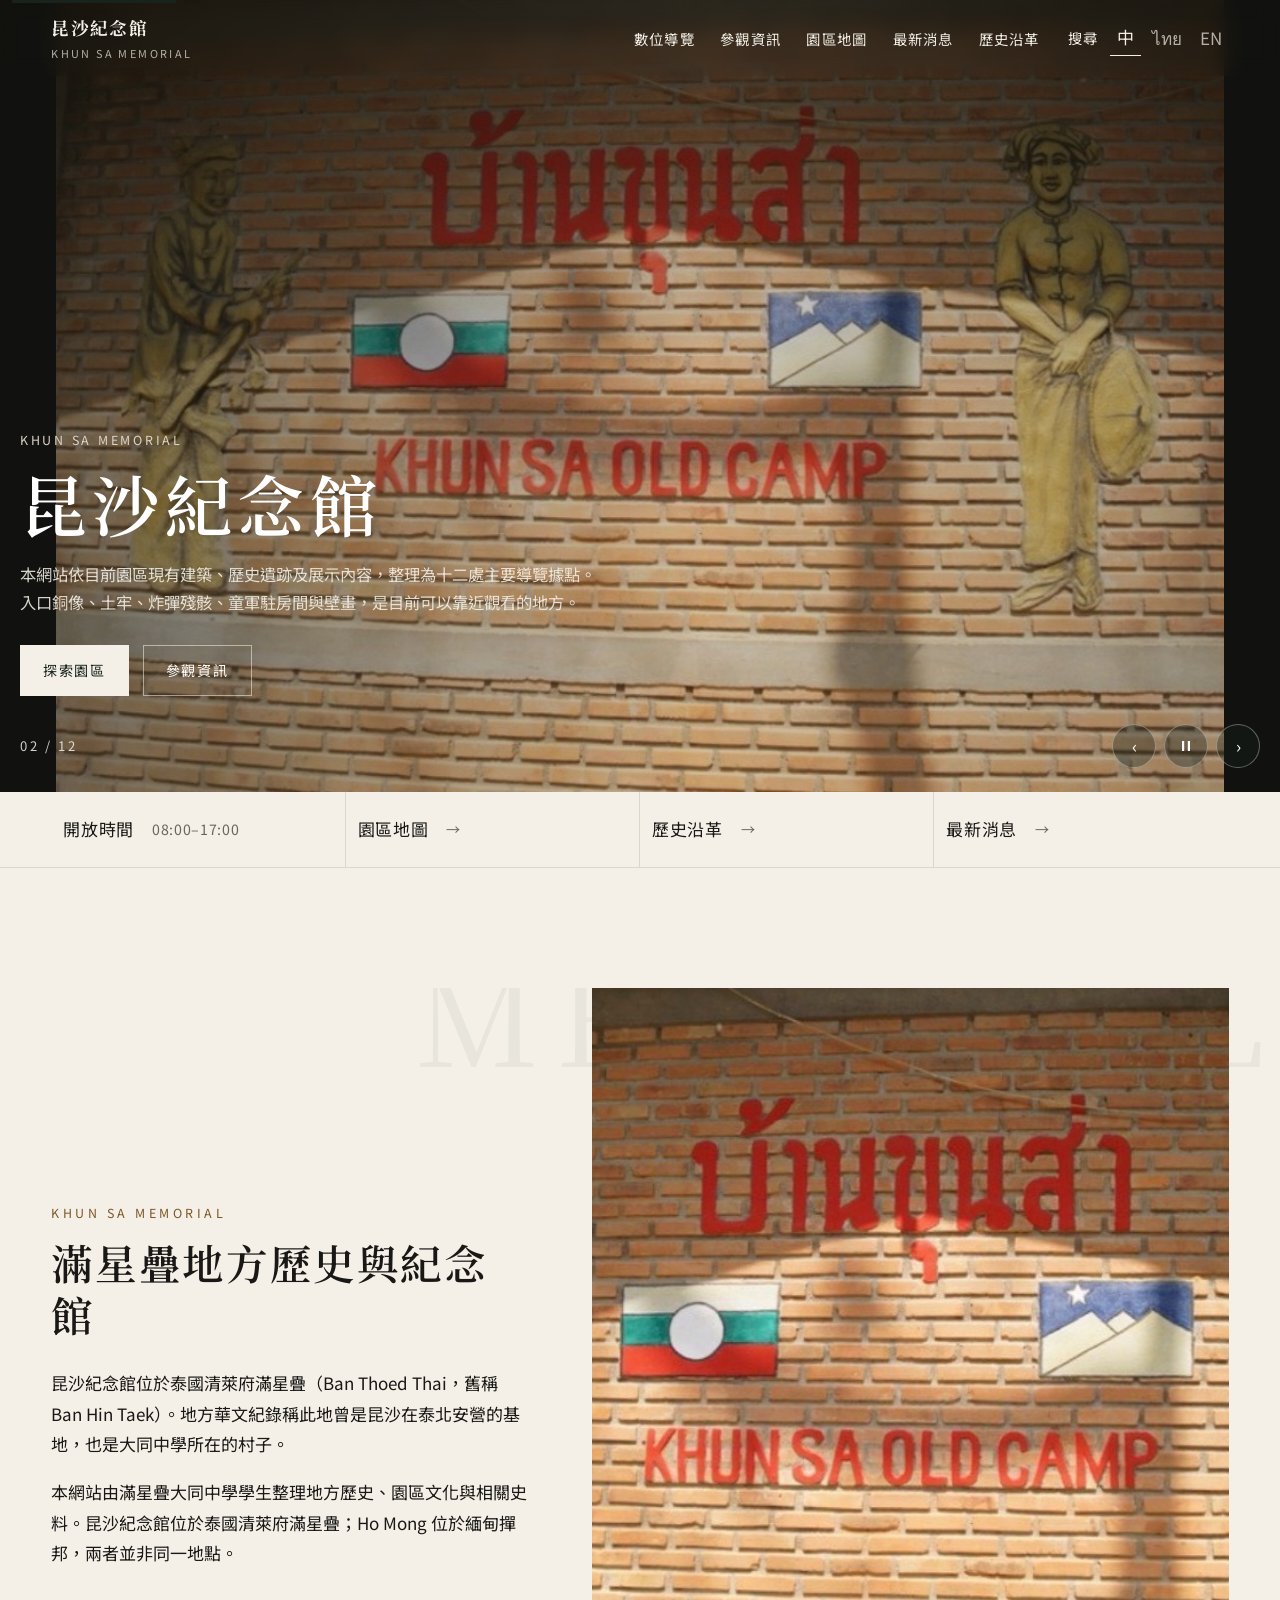
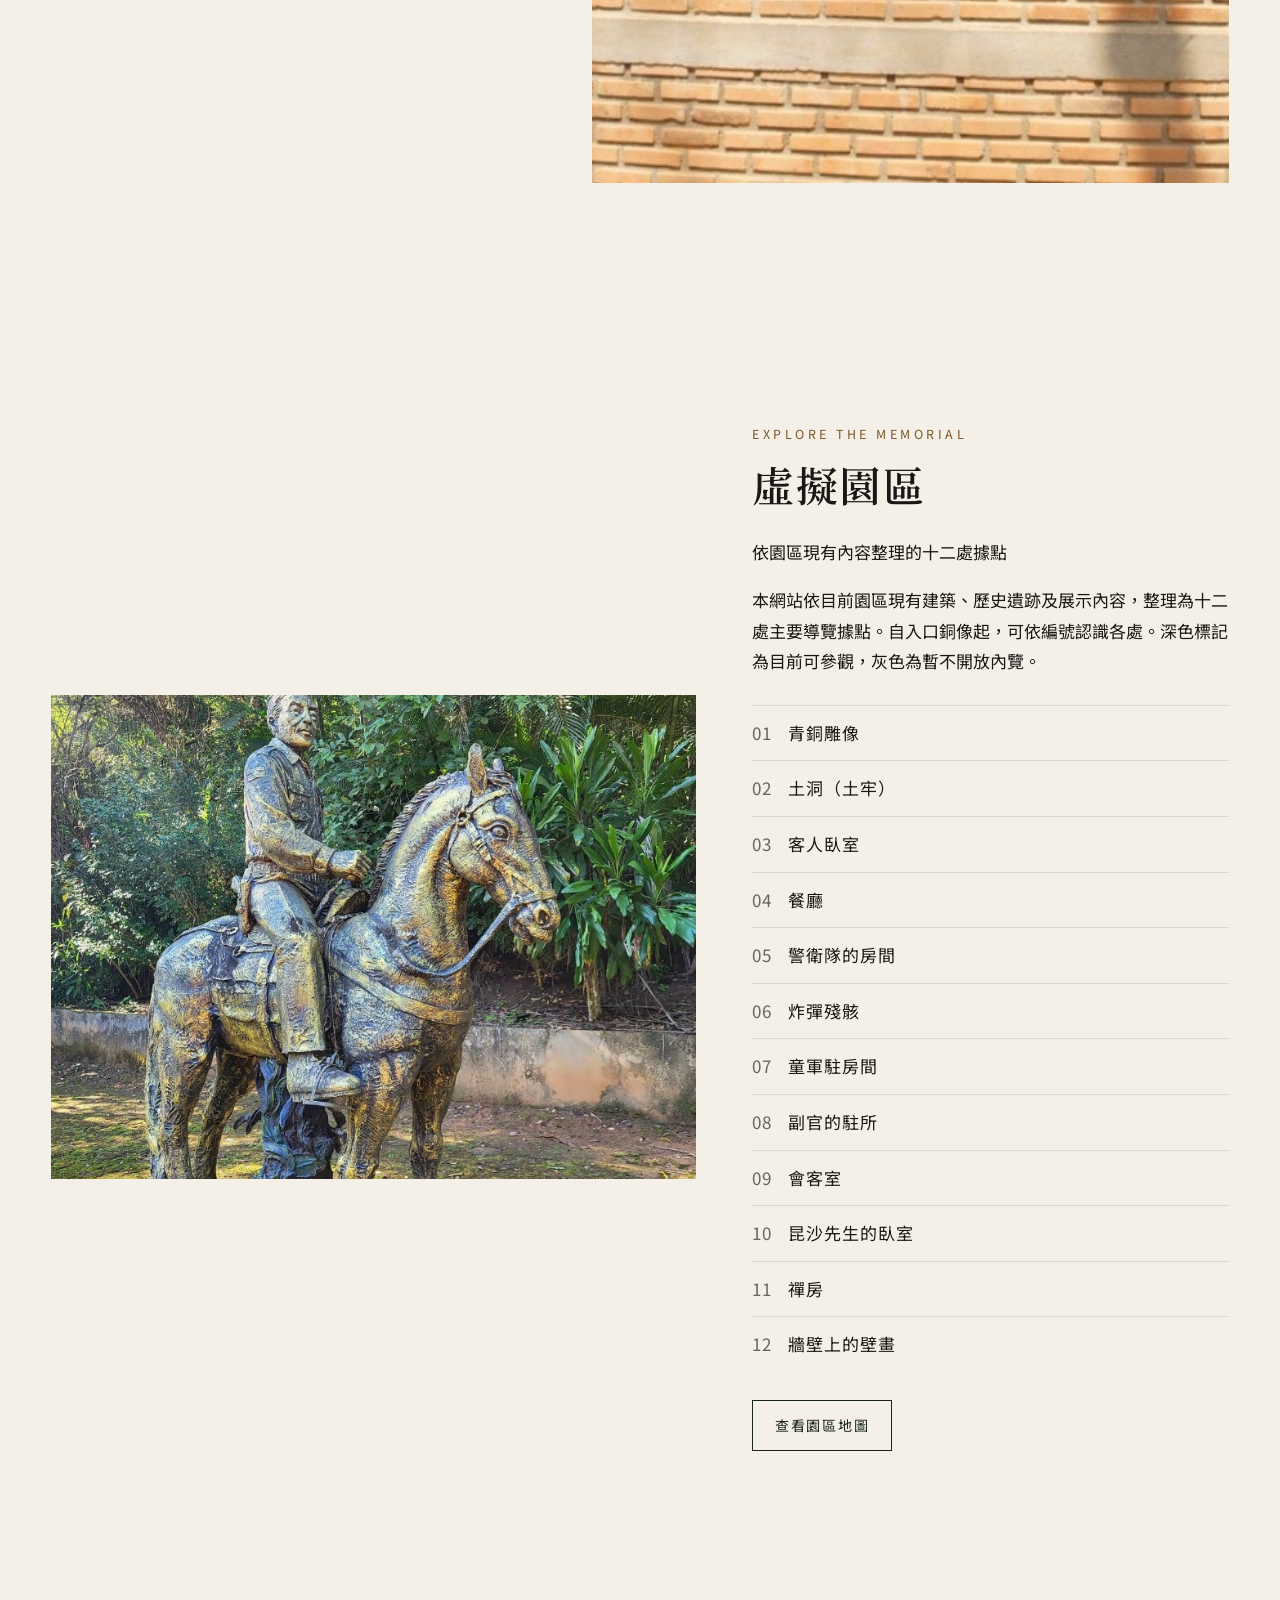
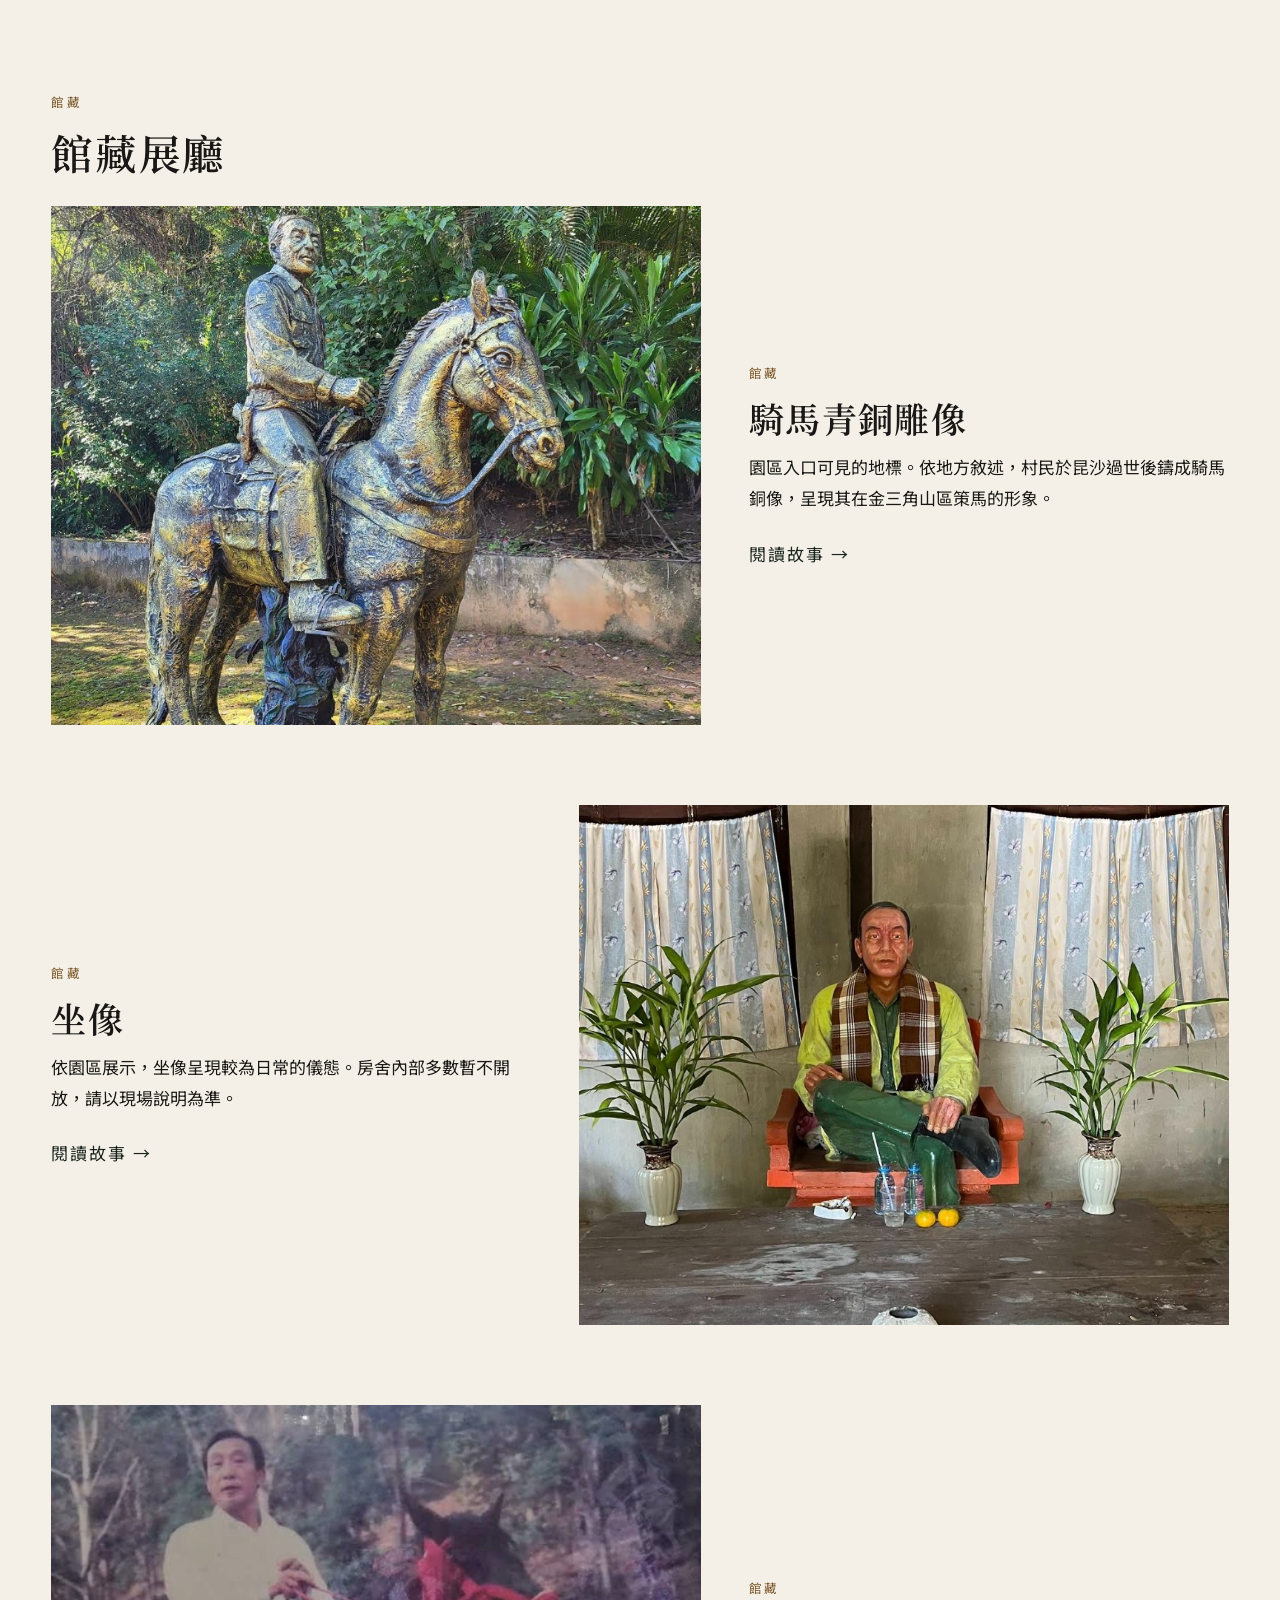
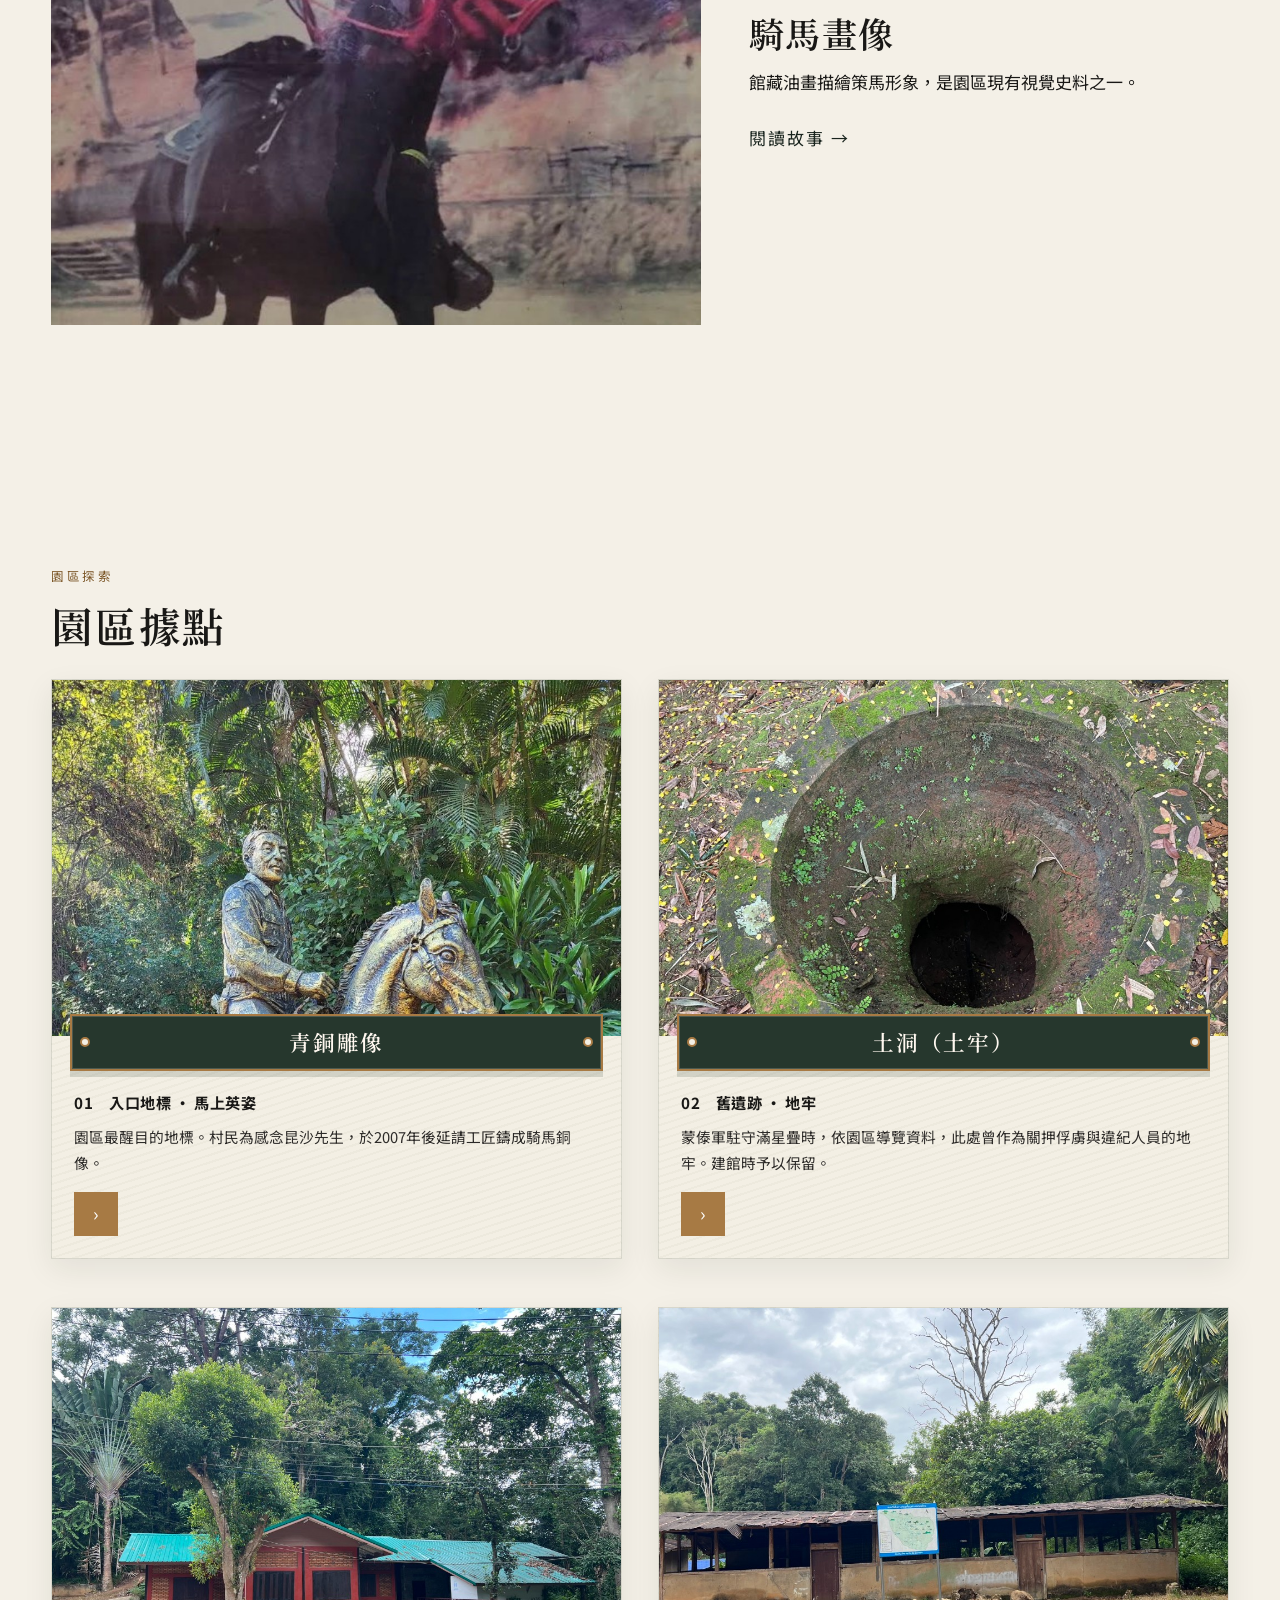
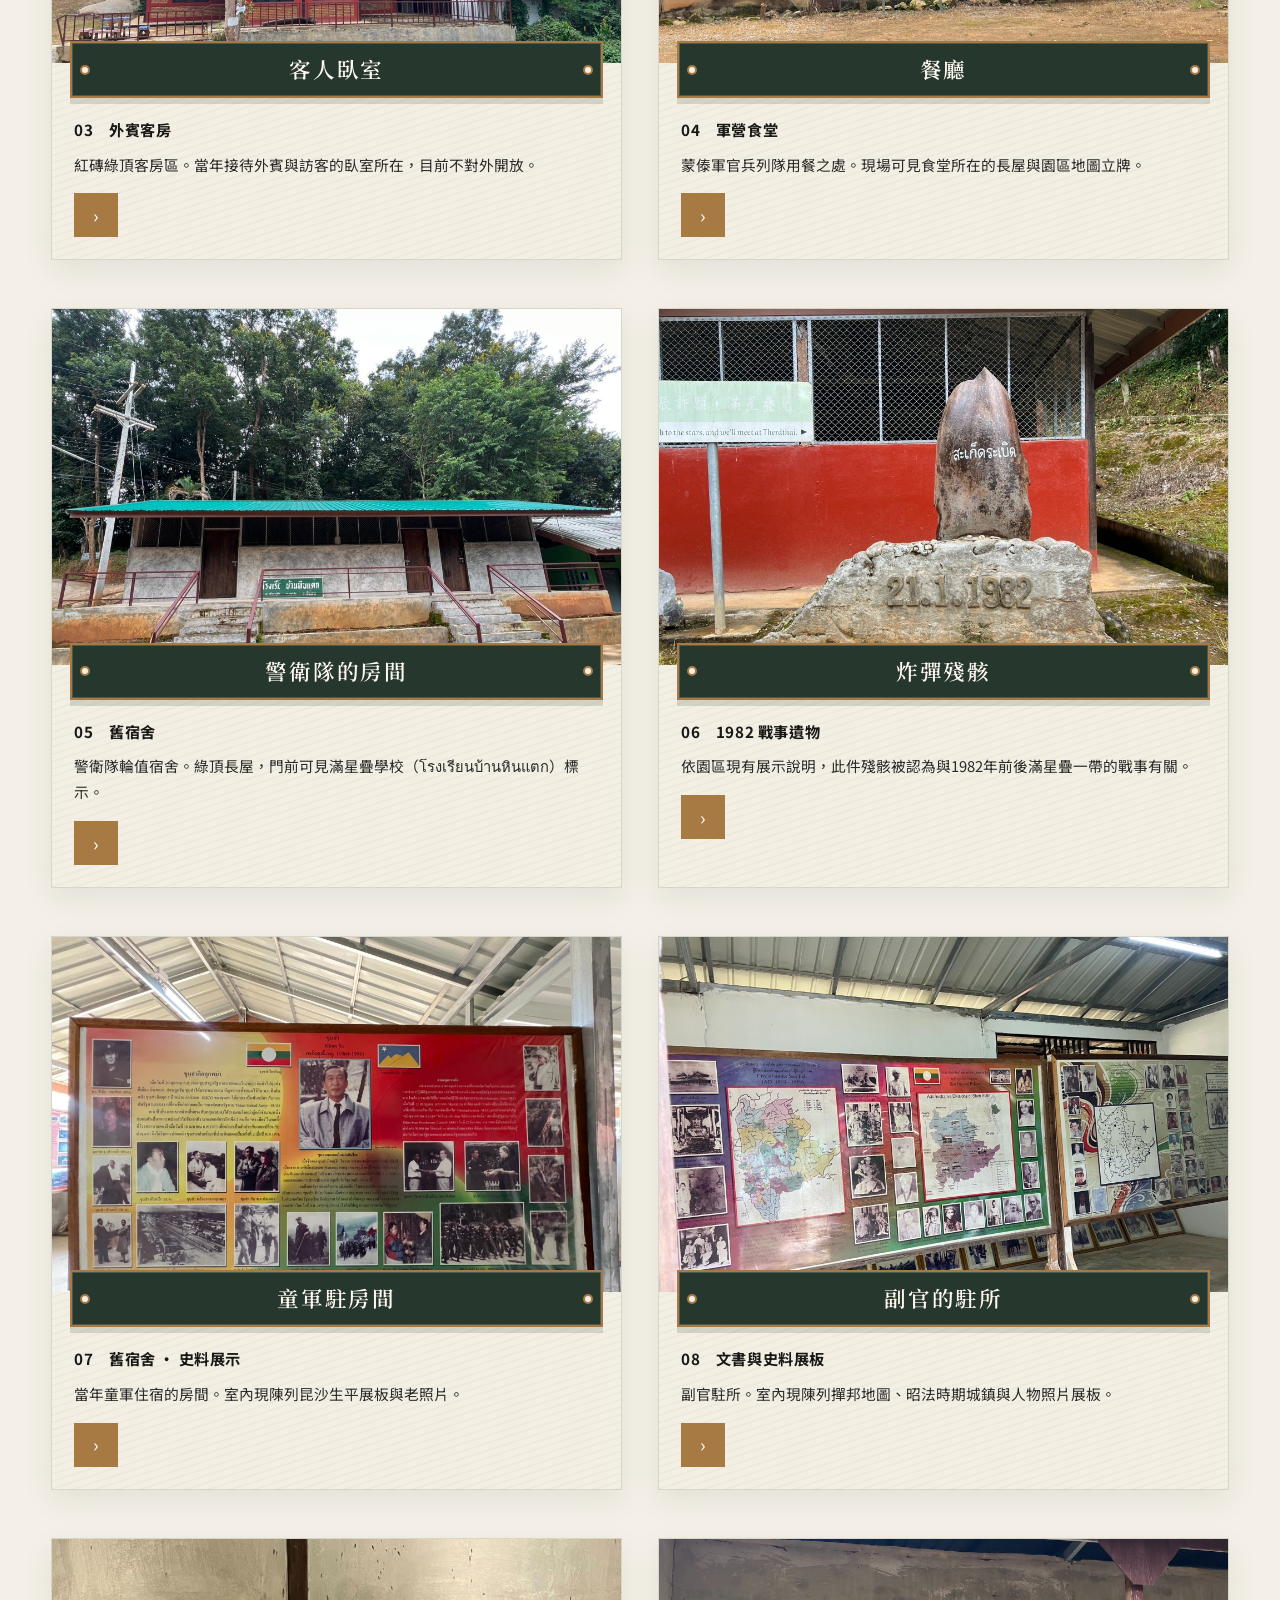
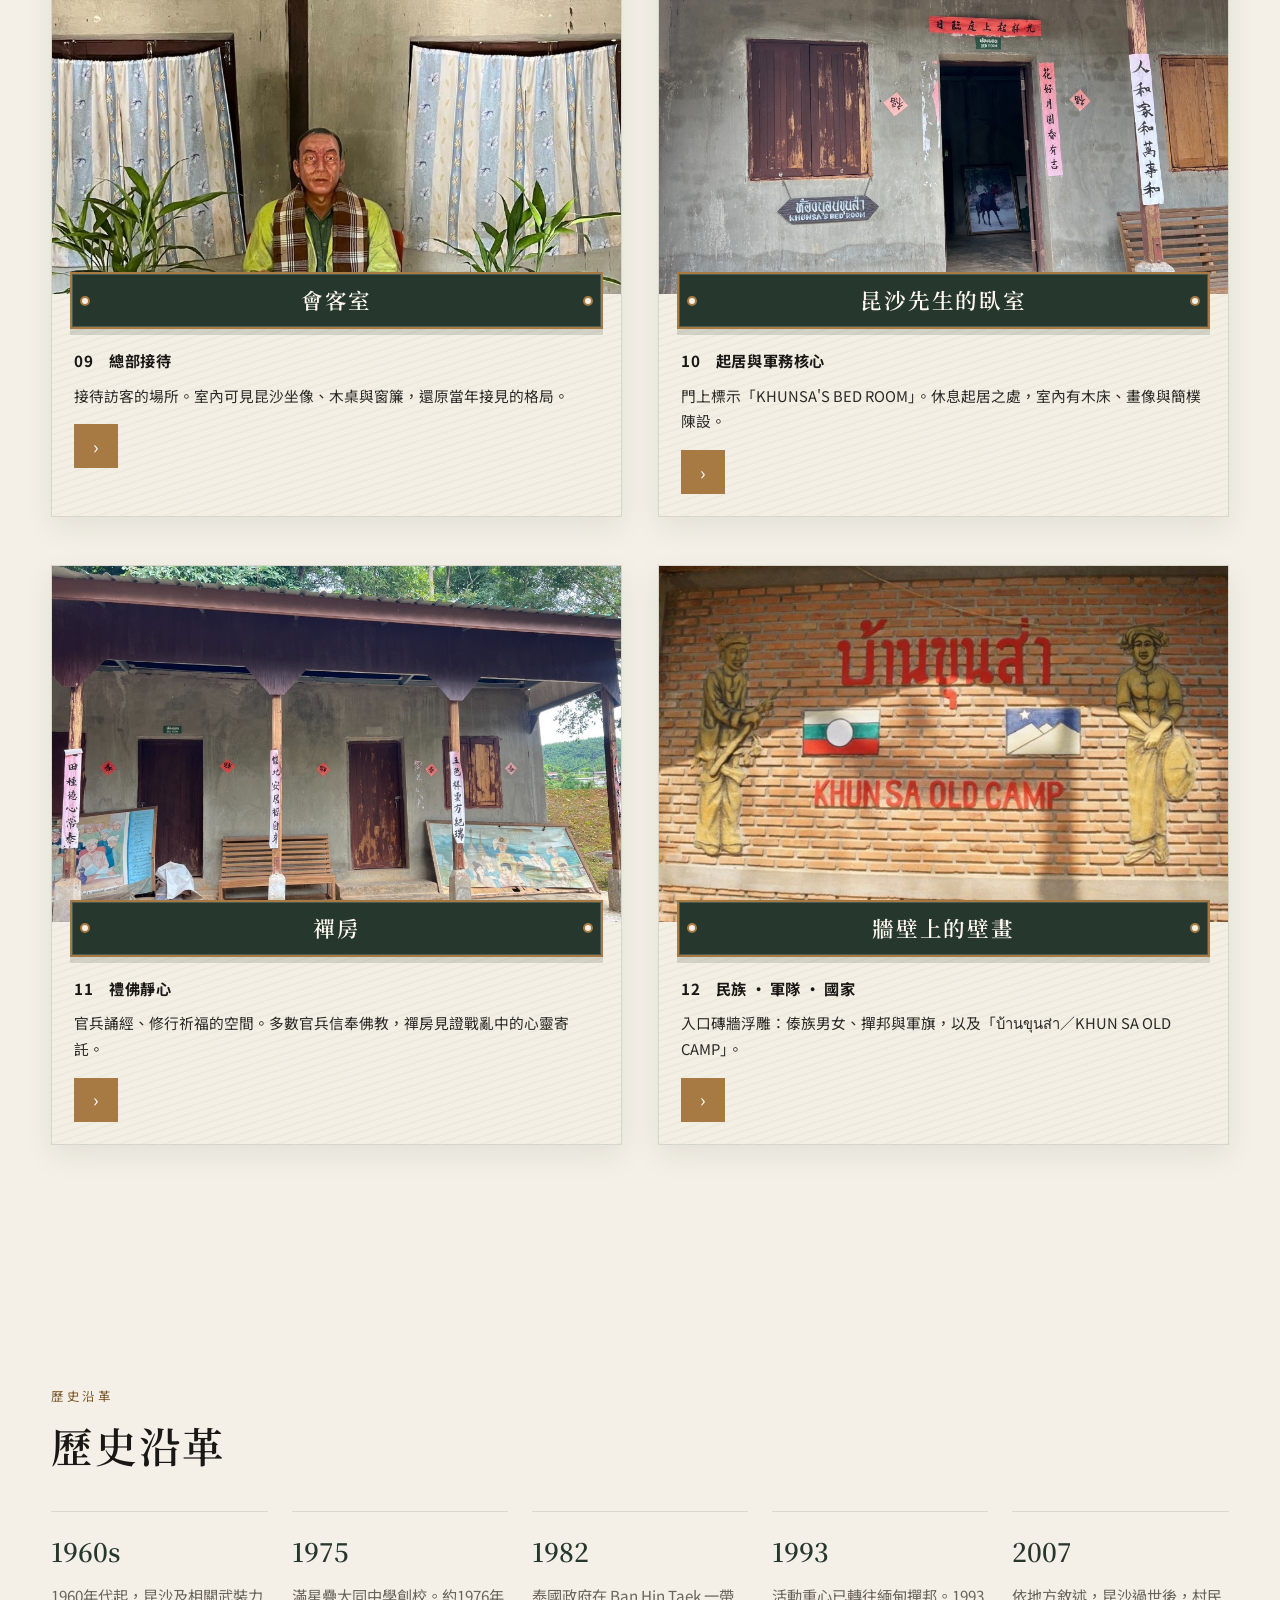
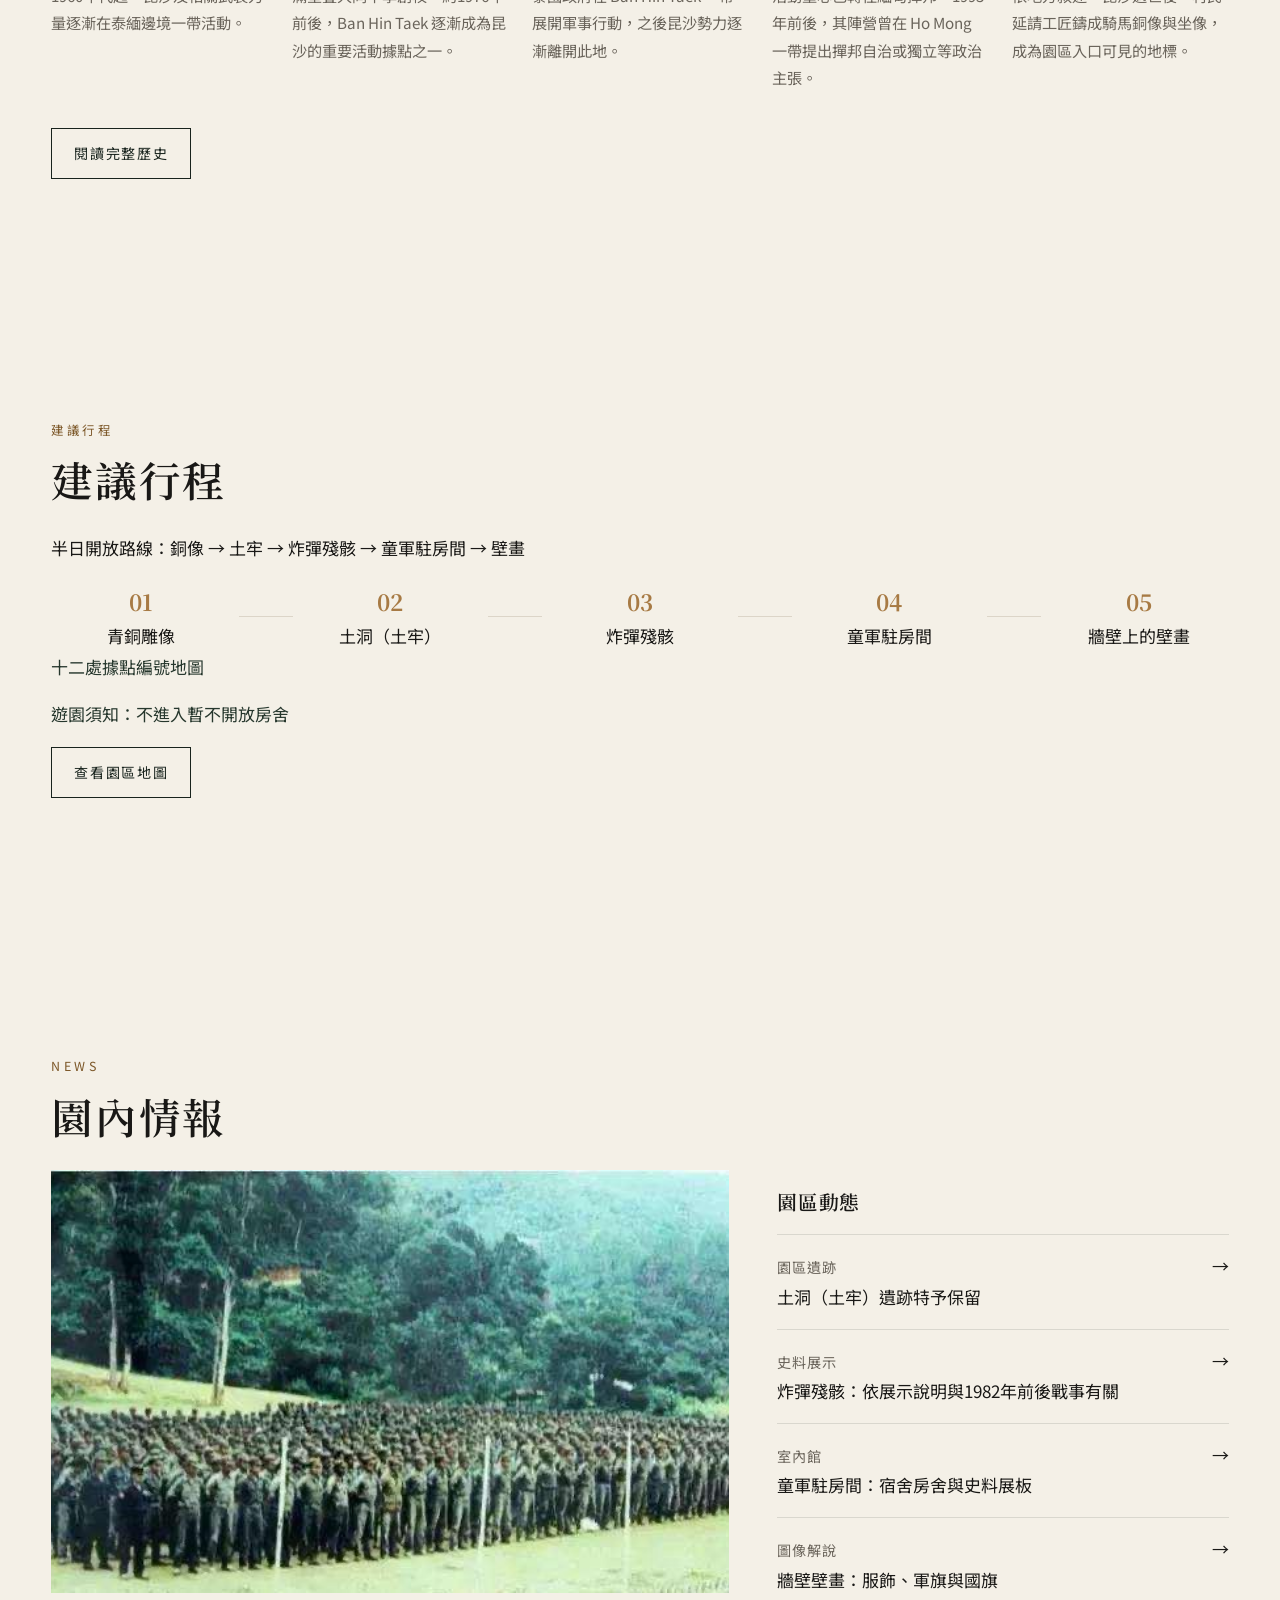
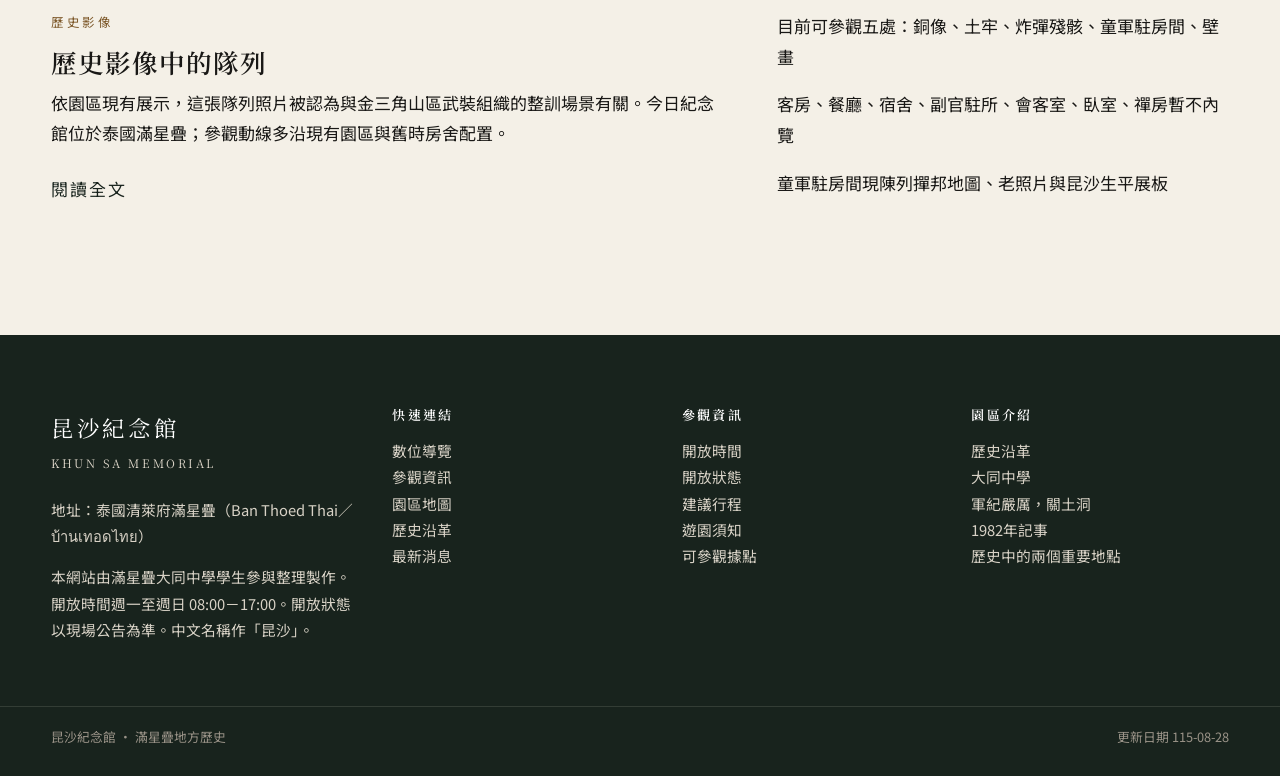
==== commit f5fe7076: "Add a schematic park map, digital guide page, and mobile layout fixes. Keep existing history copy an" ====
--- a/index.html
+++ b/index.html
@@ -4,111 +4,201 @@
   <meta charset="UTF-8">
   <meta name="viewport" content="width=device-width, initial-scale=1.0">
   <title>昆沙紀念館</title>
-  <meta name="description" content="昆沙紀念館（滿星疊）園區網站：參觀資訊、十二景探索、壁畫解說。">
+  <meta name="description" content="滿星疊大同中學學生整理的地方歷史與昆沙紀念館數位導覽：參觀資訊、園區據點與歷史沿革。">
   <link rel="stylesheet" href="css/style.css">
 </head>
 <body class="home-page" data-title="siteName">
   <main id="main">
-    <h1 class="sr" data-i18n="siteName">昆沙紀念館</h1>
-
-    <section class="stage" id="stage" aria-roledescription="carousel">
-      <div class="stage-viewport">
-        <div class="stage-track" id="stage-track"></div>
-        <button class="stage-pause" type="button" id="stage-pause" aria-pressed="false">❚❚</button>
-        <button class="stage-nav stage-prev" type="button" id="stage-prev" aria-label="上一張">‹</button>
-        <button class="stage-nav stage-next" type="button" id="stage-next" aria-label="下一張">›</button>
-      </div>
-    </section>
-
-    <nav class="wrap shortcuts stagger" aria-label="shortcuts">
-      <a class="shortcut" href="visit.html">
-        <span class="sc-ico" aria-hidden="true">
-          <svg viewBox="0 0 64 64"><rect x="12" y="18" width="40" height="28" rx="3" fill="none" stroke="currentColor" stroke-width="3"/><path d="M12 28h40M22 18v-4h20v4" fill="none" stroke="currentColor" stroke-width="3"/></svg>
-        </span>
-        <span data-i18n="scVisit">參觀資訊</span>
-      </a>
-      <a class="shortcut" href="visit.html#status">
-        <span class="sc-ico" aria-hidden="true">
-          <svg viewBox="0 0 64 64"><circle cx="32" cy="32" r="20" fill="none" stroke="currentColor" stroke-width="3"/><path d="M32 18v16l10 6" fill="none" stroke="currentColor" stroke-width="3" stroke-linecap="round"/></svg>
-        </span>
+    <section class="hero" id="stage" aria-roledescription="carousel" aria-label="hero">
+      <div class="hero-track" id="stage-track"></div>
+      <div class="hero-overlay" aria-hidden="true"></div>
+      <div class="hero-copy">
+          <p class="hero-kicker" data-i18n="siteEn">KHUN SA MEMORIAL</p>
+          <h1 data-i18n="siteName">昆沙紀念館</h1>
+          <p class="hero-lead" data-i18n="slide1Text">入口銅像、土牢、炸彈殘骸、童軍駐房間與壁畫，是目前可以靠近觀看的據點。</p>
+          <div class="hero-cta">
+            <a class="btn btn-solid" href="#orbit" data-i18n="ctaExplore">探索園區</a>
+            <a class="btn btn-ghost" href="visit.html" data-i18n="ctaVisit">參觀資訊</a>
+          </div>
+      </div>
+      <div class="hero-ui">
+        <div class="hero-ind" id="stage-ind" aria-live="polite">01 / 12</div>
+        <div class="hero-ctrls">
+          <button class="hero-ctrl" type="button" id="stage-prev" aria-label="上一張">‹</button>
+          <button class="hero-ctrl" type="button" id="stage-pause" aria-pressed="false"></button>
+          <button class="hero-ctrl" type="button" id="stage-next" aria-label="下一張">›</button>
+        </div>
+      </div>
+    </section>
+
+    <nav class="visit-bar" aria-label="shortcuts">
+      <div class="wrap visit-bar-inner">
+      <a href="visit.html#hours">
         <span data-i18n="scHours">開放時間</span>
-      </a>
-      <a class="shortcut" href="map.html">
-        <span class="sc-ico" aria-hidden="true">
-          <svg viewBox="0 0 64 64"><path d="M16 20l16-8 16 8v28l-16 8-16-8z" fill="none" stroke="currentColor" stroke-width="3"/><circle cx="32" cy="30" r="7" fill="none" stroke="currentColor" stroke-width="3"/><path d="M32 37v11" stroke="currentColor" stroke-width="3"/></svg>
-        </span>
+        <small>08:00–17:00</small>
+      </a>
+      <a href="map.html">
         <span data-i18n="scMap">園區地圖</span>
-      </a>
-      <a class="shortcut" href="#news">
-        <span class="sc-ico" aria-hidden="true">
-          <svg viewBox="0 0 64 64"><rect x="14" y="12" width="36" height="40" rx="2" fill="none" stroke="currentColor" stroke-width="3"/><path d="M22 24h20M22 32h20M22 40h12" stroke="currentColor" stroke-width="3"/></svg>
-        </span>
+        <small>→</small>
+      </a>
+      <a href="about.html">
+        <span data-i18n="scHistory">歷史沿革</span>
+        <small>→</small>
+      </a>
+      <a href="#news">
         <span data-i18n="scNews">最新消息</span>
-      </a>
-      <a class="shortcut" href="about.html">
-        <span class="sc-ico" aria-hidden="true">
-          <svg viewBox="0 0 64 64"><path d="M12 48h40M16 48V28l16-12 16 12v20" fill="none" stroke="currentColor" stroke-width="3"/><path d="M28 48V34h8v14" fill="none" stroke="currentColor" stroke-width="3"/></svg>
-        </span>
-        <span data-i18n="scHistory">歷史沿革</span>
-      </a>
+        <small>→</small>
+      </a>
+      </div>
     </nav>
 
-    <section class="orbit-band paper" id="orbit">
-      <div class="wrap">
-        <p class="orbit-home"><a href="index.html" data-i18n="orbitHome">首頁</a></p>
-        <h2 class="sr" data-i18n="orbitTitle">虛擬園區</h2>
-        <div class="orbit" id="orbit-map"></div>
-      </div>
-    </section>
-
-    <section class="wrap section paper-pad" id="halls">
-      <h2 class="sr" data-i18n="hallsTitle">館藏展廳</h2>
-      <div class="exhibits">
-        <article class="exhibit">
-          <a href="spot.html?id=1"><img src="images/photos/18.jpg" alt="" data-i18n-alt="hall1Title"></a>
-          <p class="plaque" data-i18n="hall1Title">騎馬青銅雕像</p>
-          <div class="exhibit-body">
-            <h3 data-i18n="hall1Title">騎馬青銅雕像</h3>
-            <p data-i18n="hall1Text">園區入口最醒目的地標。村民於昆沙先生過世後鑄成馬上英姿，還原他在金三角山區策馬的樣貌。</p>
-            <a class="more-btn" href="spot.html?id=1" data-i18n="readMore">閱讀全文</a>
-          </div>
-        </article>
-        <article class="exhibit">
-          <a href="about.html"><img src="images/photos/16.jpg" alt="" data-i18n-alt="hall2Title"></a>
-          <p class="plaque" data-i18n="hall2Title">坐像</p>
-          <div class="exhibit-body">
-            <h3 data-i18n="hall2Title">坐像</h3>
-            <p data-i18n="hall2Text">館內坐像呈現日常起居的樸實儀態，與外界對武裝領袖居所的刻板印象不同。</p>
-            <a class="more-btn" href="about.html" data-i18n="readMore">閱讀全文</a>
-          </div>
-        </article>
-      </div>
-    </section>
-
-    <section class="wrap section" id="scenes">
-      <h2 data-i18n="scenesTitle">園區據點</h2>
-      <div class="scenes" id="scene-grid"></div>
-    </section>
-
-    <section class="wrap section" id="explore">
-      <h2 data-i18n="catalogTitle">館藏目錄</h2>
-      <div class="catalog" id="catalog-grid"></div>
-    </section>
-
-    <section class="wrap section" id="news">
-      <h2 data-i18n="newsTitle">園內情報</h2>
-      <div class="two-col">
-        <div class="side-box">
-          <h2 data-i18n="newsUpdates">園區動態</h2>
-          <div class="news-list" id="news-list"></div>
-        </div>
-        <div class="side-box">
-          <h2 data-i18n="recTitle">建議行程</h2>
-          <ul>
-            <li><a href="visit.html#route" data-i18n="rec1">半日開放路線：銅像 → 土牢 → 炸彈殘骸 → 導覽室 → 壁畫</a></li>
-            <li><a href="map.html" data-i18n="rec2">十二景編號地圖</a></li>
-            <li><a href="visit.html#rules" data-i18n="rec3">遊園須知：不進入暫不開放房舍</a></li>
-          </ul>
+    <section class="section js-reveal">
+      <div class="wrap intro">
+        <span class="intro-bg" aria-hidden="true">MEMORIAL</span>
+        <div>
+          <p class="kicker" data-i18n="siteEn">KHUN SA MEMORIAL</p>
+          <h2 data-i18n="introTitle">滿星疊地方歷史與紀念館</h2>
+          <div class="measure">
+            <p data-i18n="introLead">昆沙紀念館位於泰國清萊府滿星疊（Ban Thoed Thai，舊稱 Ban Hin Taek）。地方華文紀錄稱此地曾是昆沙在泰北安營的基地，也是大同中學所在的村子。</p>
+            <p data-i18n="bioText">本網站由滿星疊大同中學學生整理地方歷史、園區文化與相關史料。</p>
+          </div>
+        </div>
+        <figure>
+          <img src="images/photos/memorial-hall.jpg" alt="" data-i18n-alt="siteName" loading="lazy">
+        </figure>
+      </div>
+    </section>
+
+    <section class="section js-reveal" id="orbit">
+      <div class="wrap virt">
+        <figure class="virt-visual">
+          <img src="images/photos/18.jpg" alt="" data-i18n-alt="hall1Title" loading="lazy">
+        </figure>
+        <div>
+          <p class="kicker" data-i18n="virtEn">Explore the Memorial</p>
+          <h2 data-i18n="orbitTitle">虛擬園區</h2>
+        <p data-i18n="virtLead">依園區現有內容整理的十二處據點</p>
+          <p data-i18n="mapP">自入口銅像起，依編號走完十二處。綠色編號為目前可參觀，灰色為暫不開放內覽。</p>
+          <ul class="spot-lines" id="virt-lines"></ul>
+          <a class="btn btn-line" href="map.html" data-i18n="viewMap">查看園區地圖</a>
+        </div>
+      </div>
+    </section>
+
+    <section class="section js-reveal" id="halls">
+      <div class="wrap">
+        <p class="kicker" data-i18n="hallKicker">館藏</p>
+        <h2 data-i18n="hallsTitle">館藏展廳</h2>
+        <div class="editorial">
+          <article class="ed-card">
+            <a class="ed-img" href="spot.html?id=1">
+              <img src="images/photos/18.jpg" alt="" data-i18n-alt="hall1Title" loading="lazy">
+            </a>
+            <div class="ed-copy">
+              <p class="kicker" data-i18n="hallKicker">館藏</p>
+              <h3 data-i18n="hall1Title">騎馬青銅雕像</h3>
+              <p data-i18n="hall1Text">園區入口最醒目的地標。村民於昆沙先生過世後鑄成馬上英姿，還原他在金三角山區策馬的樣貌。</p>
+              <a class="more" href="spot.html?id=1" data-i18n="readStory">閱讀故事 →</a>
+            </div>
+          </article>
+          <article class="ed-card reverse">
+            <a class="ed-img" href="spot.html?id=9">
+              <img src="images/photos/spot-09.jpg" alt="" data-i18n-alt="hall2Title" loading="lazy">
+            </a>
+            <div class="ed-copy">
+              <p class="kicker" data-i18n="hallKicker">館藏</p>
+              <h3 data-i18n="hall2Title">坐像</h3>
+              <p data-i18n="hall2Text">館內坐像呈現日常起居的樸實儀態，與外界對武裝領袖居所的刻板印象不同。</p>
+              <a class="more" href="spot.html?id=9" data-i18n="readStory">閱讀故事 →</a>
+            </div>
+          </article>
+          <article class="ed-card">
+            <a class="ed-img" href="about.html">
+              <img src="images/photos/17.jpg" alt="" data-i18n-alt="hall3Title" loading="lazy">
+            </a>
+            <div class="ed-copy">
+              <p class="kicker" data-i18n="hallKicker">館藏</p>
+              <h3 data-i18n="hall3Title">騎馬畫像</h3>
+              <p data-i18n="hall3Text">館藏油畫描繪昆沙策馬形象，是紀念館內重要的視覺史料。</p>
+              <a class="more" href="about.html" data-i18n="readStory">閱讀故事 →</a>
+            </div>
+          </article>
+        </div>
+      </div>
+    </section>
+
+    <section class="section js-reveal" id="explore">
+      <span id="scenes"></span>
+      <div class="wrap">
+        <p class="kicker" data-i18n="exploreTitle">園區探索</p>
+        <h2 data-i18n="scenesTitle">園區據點</h2>
+        <div class="spot-grid" id="scene-grid"></div>
+      </div>
+    </section>
+
+    <section class="section js-reveal" id="timeline">
+      <div class="wrap">
+        <p class="kicker" data-i18n="navHistory">歷史沿革</p>
+        <h2 data-i18n="timelineTitle">歷史沿革</h2>
+        <div class="timeline">
+          <div class="tl-item">
+            <b data-i18n="tl1960y">1960s</b>
+            <p data-i18n="tl1960"></p>
+          </div>
+          <div class="tl-item">
+            <b data-i18n="tl1975y">1975</b>
+            <p data-i18n="tl1975"></p>
+          </div>
+          <div class="tl-item">
+            <b data-i18n="tl1982y">1982</b>
+            <p data-i18n="tl1982"></p>
+          </div>
+          <div class="tl-item">
+            <b data-i18n="tl1993y">1993</b>
+            <p data-i18n="tl1993"></p>
+          </div>
+          <div class="tl-item">
+            <b data-i18n="tl2007y">2007</b>
+            <p data-i18n="tl2007"></p>
+          </div>
+        </div>
+        <a class="btn btn-line" href="about.html" data-i18n="readHistory">閱讀完整歷史</a>
+      </div>
+    </section>
+
+    <section class="section js-reveal" id="route-home">
+      <div class="wrap">
+        <p class="kicker" data-i18n="recTitle">建議行程</p>
+        <h2 data-i18n="visitRouteH">建議行程</h2>
+        <p data-i18n="rec1">半日開放路線：銅像 → 土牢 → 炸彈殘骸 → 導覽室 → 壁畫</p>
+        <div class="route" id="home-route"></div>
+        <p><a href="map.html" data-i18n="rec2">十二處據點編號地圖</a></p>
+        <p><a href="visit.html#rules" data-i18n="rec3">遊園須知：不進入暫不開放房舍</a></p>
+        <p><a class="btn btn-line" href="map.html" data-i18n="viewMap">查看園區地圖</a></p>
+      </div>
+    </section>
+
+    <section class="section js-reveal" id="news">
+      <div class="wrap">
+        <p class="kicker" data-i18n="newsKicker">NEWS</p>
+        <h2 data-i18n="newsTitle">園內情報</h2>
+        <div class="news-layout">
+          <article class="news-feature">
+            <a href="about.html">
+              <img src="images/photos/01.jpg" alt="" data-i18n-alt="newsFeatureTitle" loading="lazy">
+            </a>
+            <p class="kicker" data-i18n="newsFeatureKicker">歷史影像</p>
+            <h3 data-i18n="newsFeatureTitle">歷史影像中的隊列</h3>
+            <p data-i18n="newsFeatureText">滿星疊營地曾是蒙傣軍駐紮與整訓之地。這張隊列照片留下官兵列隊、山林為幕的現場尺度，也說明今日紀念館何以沿著舊日營區動線開放參觀。</p>
+            <a class="more" href="about.html" data-i18n="readMore">閱讀全文</a>
+          </article>
+          <div>
+            <h3 data-i18n="newsUpdates">園區動態</h3>
+            <div class="news-list" id="news-list"></div>
+            <p data-i18n="newsU1">目前可參觀五處：銅像、土牢、炸彈殘骸、導覽室、壁畫</p>
+            <p data-i18n="newsU2">客房、餐廳、宿舍、副官住所、會客室、臥室、禪房暫不內覽</p>
+            <p data-i18n="newsU3">童軍駐房間現陳列撣邦地圖、老照片與昆沙生平展板</p>
+          </div>
         </div>
       </div>
     </section>
--- a/css/style.css
+++ b/css/style.css
@@ -1,19 +1,23 @@
 :root {
-  --green: #3b7a2c;
-  --green-2: #4e9440;
-  --green-dark: #2c5c22;
-  --green-pale: #e7f2e2;
-  --gold: #c9a24a;
-  --ink: #2b2b2b;
-  --muted: #666;
-  --line: #d9d9d4;
-  --bg: #f3f4ef;
-  --white: #fff;
-  --closed: #8a6e56;
-  font-synthesis: none;
-}
-
-html[data-fs="s"] { font-size: 14px; }
+  --ink-deep: #18231d;
+  --forest: #26372d;
+  --forest-2: #31463a;
+  --ivory: #f4f0e7;
+  --sand: #dcd5c8;
+  --ink: #191816;
+  --muted: #6a645b;
+  --copper: #a77a44;
+  --copper-text: #7c5728;
+  --paper: #f7f3ea;
+  --white: #faf8f3;
+  --line: rgba(24, 35, 29, 0.12);
+  --max: 1280px;
+  --measure: 46rem;
+  --nav: 76px;
+  --ease: cubic-bezier(0.22, 1, 0.36, 1);
+}
+
+html[data-fs="s"] { font-size: 15px; }
 html[data-fs="m"] { font-size: 16px; }
 html[data-fs="l"] { font-size: 18px; }
 
@@ -21,27 +25,41 @@
 *::before,
 *::after { box-sizing: border-box; }
 
-html { scroll-behavior: smooth; }
+html {
+  scroll-behavior: smooth;
+  max-width: 100%;
+  overflow-x: clip;
+}
 
 body {
   margin: 0;
   color: var(--ink);
-  background: var(--bg);
+  background: var(--ivory);
   font-family: "Noto Sans TC", "PingFang TC", "Microsoft JhengHei", sans-serif;
-  line-height: 1.7;
-}
+  font-size: 1.0625rem;
+  line-height: 1.8;
+  max-width: 100%;
+  overflow-x: clip;
+}
+
+html[lang="th"] body { font-family: "Noto Sans Thai", "Noto Sans TC", sans-serif; }
+html[lang="en"] body { font-family: "Noto Sans TC", "Segoe UI", sans-serif; }
 
 img, svg { max-width: 100%; display: block; }
-
-a { color: var(--green-dark); text-decoration: none; }
-a:hover { text-decoration: underline; }
-
+figure { margin: 0; }
+a { color: var(--forest); text-decoration: none; }
+a:hover { color: var(--copper); }
 button, input { font: inherit; }
+p { margin: 0 0 1em; }
 
 .wrap {
-  width: min(1180px, calc(100% - 32px));
+  width: 100%;
+  max-width: var(--max);
   margin-inline: auto;
-}
+  padding-inline: clamp(16px, 4vw, 64px);
+}
+
+.measure { max-width: var(--measure); }
 
 .sr {
   position: absolute;
@@ -53,1146 +71,1217 @@
 
 .skip {
   position: absolute;
-  left: 8px;
-  top: -40px;
-  z-index: 50;
-  padding: 8px 12px;
-  background: var(--green-dark);
+  left: 12px;
+  top: -48px;
+  z-index: 80;
+  padding: 10px 14px;
+  background: var(--ink-deep);
   color: #fff;
 }
-
-.skip:focus { top: 8px; }
-
-/* Utility + header */
-
-.utility {
-  background: var(--green-dark);
-  color: #fff;
-  font-size: 0.8125rem;
-}
-
-.utility-inner {
+.skip:focus { top: 12px; color: #fff; }
+
+h1, h2, h3, .serif {
+  font-family: "Noto Serif TC", "Songti TC", serif;
+  font-weight: 600;
+  letter-spacing: 0.04em;
+  line-height: 1.25;
+}
+
+/* Header */
+
+.site-nav {
+  position: sticky;
+  top: 0;
+  z-index: 60;
+  min-height: var(--nav);
+  background: rgba(244, 240, 231, 0.92);
+  backdrop-filter: blur(10px);
+  box-shadow: 0 1px 0 var(--line);
+  transition: background 0.4s var(--ease), box-shadow 0.4s var(--ease);
+}
+
+.home-page .site-nav {
+  position: fixed;
+  left: 0;
+  right: 0;
+  background: transparent;
+  box-shadow: none;
+}
+
+.home-page .site-nav.is-scrolled {
+  background: rgba(244, 240, 231, 0.94);
+  box-shadow: 0 8px 24px rgba(25, 24, 22, 0.06);
+}
+
+.nav-bar {
   display: flex;
-  justify-content: flex-end;
   align-items: center;
   gap: 16px;
-  min-height: 36px;
-}
-
-.utility a { color: #fff; }
-
-.fs button {
-  margin-left: 4px;
-  padding: 0 6px;
-  border: 1px solid rgba(255,255,255,.45);
+  min-width: 0;
+  min-height: var(--nav);
+  flex-wrap: nowrap;
+}
+
+.logo {
+  display: flex;
+  flex-direction: column;
+  flex: 1 1 auto;
+  min-width: 0;
+  color: var(--ink);
+  text-decoration: none;
+  margin-right: 0;
+}
+.logo:hover { color: var(--ink); text-decoration: none; }
+.logo strong {
+  font-family: "Noto Serif TC", serif;
+  font-size: clamp(0.95rem, 2.4vw, 1.1rem);
+  letter-spacing: 0.08em;
+  overflow-wrap: anywhere;
+}
+.logo em {
+  font-style: normal;
+  font-size: 0.68rem;
+  letter-spacing: 0.22em;
+  color: var(--muted);
+  text-transform: uppercase;
+}
+
+.home-page .site-nav:not(.is-scrolled) .logo,
+.home-page .site-nav:not(.is-scrolled) .nav-links a,
+.home-page .site-nav:not(.is-scrolled) .menu-btn,
+.home-page .site-nav:not(.is-scrolled) .nav-tools {
+  color: #f4f0e7;
+}
+.home-page .site-nav:not(.is-scrolled) .logo em { color: rgba(244, 240, 231, 0.7); }
+.home-page .site-nav:not(.is-scrolled) .menu-btn { border-color: rgba(244, 240, 231, 0.45); }
+.home-page .site-nav:not(.is-scrolled) .search-link { color: #f4f0e7; }
+
+.nav-links {
+  display: flex;
+  flex: 0 1 auto;
+  gap: clamp(12px, 2vw, 32px);
+  list-style: none;
+  margin: 0 12px 0 auto;
+  padding: 0;
+  min-width: 0;
+}
+.nav-links a {
+  color: var(--ink);
+  font-size: 0.9rem;
+  letter-spacing: 0.08em;
+  text-decoration: none;
+  white-space: nowrap;
+}
+.nav-links a:hover { color: var(--copper); }
+
+.nav-tools {
+  display: flex;
+  align-items: center;
+  flex: 0 0 auto;
+  gap: 12px;
+}
+
+.search-link {
+  color: inherit;
+  font-size: 0.9rem;
+  letter-spacing: 0.08em;
+  text-decoration: none;
+  white-space: nowrap;
+}
+.search-link:hover { color: var(--copper); }
+.search {
+  display: flex;
+  align-items: center;
+  border-bottom: 1px solid currentColor;
+}
+.search input {
+  width: 100%;
+  min-width: 0;
+  padding: 6px 0;
+  border: 0;
   background: transparent;
+  color: inherit;
+  outline: 0;
+  text-overflow: ellipsis;
+}
+.search button {
+  flex: 0 0 auto;
+  border: 0;
+  background: transparent;
+  color: inherit;
+  cursor: pointer;
+  letter-spacing: 0.08em;
+}
+
+.lang { display: flex; gap: 4px; flex: 0 0 auto; }
+.lang button {
+  padding: 2px 7px;
+  border: 0;
+  background: transparent;
+  color: inherit;
+  cursor: pointer;
+  opacity: 0.7;
+}
+.lang button.is-on { opacity: 1; border-bottom: 1px solid currentColor; }
+
+.fs { display: none; }
+.drawer .fs { display: flex; }
+
+.menu-btn {
+  display: none;
+  width: 44px;
+  height: 44px;
+  border: 1px solid currentColor;
+  background: transparent;
+  color: inherit;
+  cursor: pointer;
+}
+.menu-btn span,
+.menu-btn span::before,
+.menu-btn span::after {
+  display: block;
+  width: 16px;
+  height: 1px;
+  margin: 0 auto;
+  background: currentColor;
+  position: relative;
+}
+.menu-btn span::before,
+.menu-btn span::after {
+  content: "";
+  position: absolute;
+  left: 0;
+}
+.menu-btn span::before { top: -5px; }
+.menu-btn span::after { top: 5px; }
+
+body.is-locked { overflow: hidden; }
+
+.drawer {
+  display: none;
+  position: fixed;
+  inset: 0;
+  z-index: 70;
+  padding: 100px 32px 40px;
+  background: var(--ink-deep);
+  color: var(--ivory);
+  overflow: auto;
+}
+.drawer.is-open { display: block; }
+.drawer a { color: var(--ivory); }
+.drawer h2 {
+  margin: 28px 0 10px;
+  color: var(--copper);
+  font-size: 0.85rem;
+  letter-spacing: 0.2em;
+}
+.drawer ul { margin: 0; padding: 0; list-style: none; }
+.drawer li a {
+  display: block;
+  padding: 10px 0;
+  border-bottom: 1px solid rgba(244, 240, 231, 0.12);
+  letter-spacing: 0.08em;
+}
+.drawer-close {
+  position: absolute;
+  top: 22px;
+  right: 22px;
+  width: 48px;
+  height: 48px;
+  border: 1px solid rgba(244, 240, 231, 0.35);
+  background: transparent;
+  color: var(--ivory);
+  cursor: pointer;
+  letter-spacing: 0.08em;
+}
+.drawer-tools { display: flex; gap: 16px; margin-top: 28px; align-items: center; flex-wrap: wrap; }
+.drawer .search { max-width: none; border-color: rgba(244, 240, 231, 0.4); color: var(--ivory); }
+.drawer .search input { color: var(--ivory); }
+.drawer .lang button { color: var(--ivory); }
+.drawer .fs { display: flex; gap: 8px; align-items: center; }
+.drawer .fs button {
+  border: 0;
+  background: transparent;
+  color: var(--ivory);
+  cursor: pointer;
+  opacity: 0.6;
+}
+.drawer .fs button.is-on { opacity: 1; }
+
+/* Hero */
+
+.hero {
+  position: relative;
+  height: min(88vh, 820px);
+  min-height: 480px;
+  overflow: hidden;
+  background: #111;
+  color: #fff;
+}
+.hero-track { position: relative; height: 100%; }
+.hero-slide {
+  position: absolute;
+  inset: 0;
+  margin: 0;
+  opacity: 0;
+  transition: opacity 0.9s var(--ease);
+  background: #111;
+}
+.hero-slide.is-on {
+  opacity: 1;
+  z-index: 1;
+}
+.hero-slide img {
+  width: 100%;
+  height: 100%;
+  object-fit: contain;
+  object-position: center;
+}
+.hero-overlay {
+  position: absolute;
+  inset: 0;
+  z-index: 2;
+  background:
+    linear-gradient(180deg, rgba(17, 18, 14, 0.55) 0%, rgba(17, 18, 14, 0.12) 30%, transparent 48%),
+    linear-gradient(90deg, rgba(17, 18, 14, 0.62) 0%, rgba(17, 18, 14, 0.18) 55%, rgba(17, 18, 14, 0.35) 100%);
+}
+.hero-copy {
+  position: absolute;
+  left: 20px;
+  right: 20px;
+  width: auto;
+  max-width: none;
+  bottom: 96px;
+  z-index: 3;
+  margin: 0;
+  padding: 0;
+  box-sizing: border-box;
+}
+.hero-lead {
+  max-width: 36rem;
+  width: 100%;
+  margin: 0 0 28px;
+  color: rgba(244, 240, 231, 0.88);
+  font-size: 1.02rem;
+  line-height: 1.7;
+  overflow-wrap: break-word;
+  word-break: break-word;
+  white-space: normal;
+}
+.hero-kicker {
+  margin: 0 0 10px;
+  font-size: 0.78rem;
+  letter-spacing: 0.22em;
+  text-transform: uppercase;
+  color: var(--sand);
+}
+.hero h1 {
+  margin: 0 0 16px;
+  font-size: clamp(2.1rem, 6vw, 4.2rem);
+  color: #fff;
+  letter-spacing: 0.08em;
+}
+.hero-cta { display: flex; gap: 14px; flex-wrap: wrap; }
+
+.btn {
+  display: inline-flex;
+  align-items: center;
+  gap: 8px;
+  min-height: 44px;
+  padding: 12px 22px;
+  border: 1px solid transparent;
+  letter-spacing: 0.12em;
+  font-size: 0.88rem;
+  text-decoration: none;
+  transition: transform 0.35s var(--ease), background 0.35s, color 0.35s;
+}
+.btn:hover { transform: translateX(3px); text-decoration: none; }
+.btn-solid { background: var(--ivory); color: var(--ink-deep); }
+.btn-solid:hover { color: var(--ink-deep); }
+.btn-ghost { border-color: rgba(244, 240, 231, 0.55); color: #fff; }
+.btn-ghost:hover { color: #fff; background: rgba(255,255,255,0.08); }
+.btn-line { border-color: var(--ink-deep); color: var(--ink-deep); }
+.btn-line:hover { color: var(--ink-deep); }
+
+.hero-ui {
+  position: absolute;
+  left: 0;
+  right: 0;
+  bottom: 24px;
+  z-index: 4;
+  display: flex;
+  align-items: center;
+  justify-content: space-between;
+  gap: 12px;
+  padding: 0 max(20px, calc((100% - var(--max)) / 2));
+}
+.hero-ctrls { display: flex; gap: 8px; }
+.hero-ctrl {
+  display: grid;
+  place-items: center;
+  width: 44px;
+  height: 44px;
+  border: 1px solid rgba(244, 240, 231, 0.35);
+  border-radius: 50%;
+  background: rgba(24, 35, 29, 0.35);
   color: #fff;
   cursor: pointer;
 }
-
-.fs button.is-on { background: #fff; color: var(--green-dark); }
-
-.lang {
-  display: flex;
-  gap: 4px;
-  margin-left: 8px;
-}
-
-.lang button {
-  padding: 2px 8px;
-  border: 1px solid rgba(255,255,255,.45);
-  background: transparent;
-  color: #fff;
-  cursor: pointer;
-  line-height: 1.4;
-}
-
-.lang button.is-on {
-  background: #fff;
-  color: var(--green-dark);
-  border-color: #fff;
-}
-
-.masthead .lang button {
-  border-color: var(--green);
-  color: var(--green-dark);
-}
-
-.masthead .lang button.is-on {
-  background: var(--green);
-  color: #fff;
-  border-color: var(--green);
-}
-
-.masthead .lang { display: none; }
-
-@media (max-width: 720px) {
-  .masthead .lang { display: flex; }
-  .utility .lang { display: none; }
-}
-
-html[lang="th"] body {
-  font-family: "Noto Sans Thai", "Noto Sans TC", sans-serif;
-}
-
-html[lang="en"] body {
-  font-family: "Noto Sans TC", "Segoe UI", sans-serif;
-}
-
-.masthead { background: #fff; border-bottom: 3px solid var(--green); }
-
-.masthead-inner {
-  display: flex;
-  align-items: center;
-  gap: 20px;
-  padding: 12px 0;
-}
-
-.logo {
+.hero-ctrl svg { width: 16px; height: 16px; }
+.hero-ind {
+  font-size: 0.82rem;
+  letter-spacing: 0.2em;
+  color: rgba(244, 240, 231, 0.85);
+  font-variant-numeric: tabular-nums;
+}
+
+/* Visit bar */
+
+.visit-bar {
+  border-bottom: 1px solid var(--line);
+  background: var(--ivory);
+}
+.visit-bar-inner {
+  display: grid;
+  grid-template-columns: repeat(4, 1fr);
+}
+.visit-bar a {
   display: flex;
   align-items: center;
   gap: 10px;
+  min-width: 0;
+  padding: 22px 12px;
+  color: var(--ink);
+  letter-spacing: 0.04em;
+  border-right: 1px solid var(--line);
+  text-decoration: none;
+}
+.visit-bar a span { min-width: 0; }
+.visit-bar small { margin-left: 8px; color: var(--muted); flex: 0 0 auto; }
+.visit-bar a:last-child { border-right: 0; }
+.visit-bar a:hover { color: var(--copper); }
+.visit-bar small { color: var(--muted); }
+
+/* Sections */
+
+.section { padding: 120px 0; }
+.kicker {
+  margin: 0 0 12px;
+  font-size: 0.78rem;
+  letter-spacing: 0.28em;
+  text-transform: uppercase;
+  color: var(--copper-text);
+}
+.section h2 {
+  margin: 0 0 28px;
+  font-size: clamp(1.8rem, 3.4vw, 2.6rem);
+}
+
+.intro {
+  display: grid;
+  grid-template-columns: 0.9fr 1.2fr;
+  gap: 64px;
+  align-items: center;
+  position: relative;
+  overflow: hidden;
+  min-width: 0;
+}
+.intro-bg {
+  position: absolute;
+  right: 0;
+  top: -40px;
+  z-index: 0;
+  font-family: "Noto Serif TC", serif;
+  font-size: clamp(3.2rem, 10vw, 8rem);
+  color: rgba(24, 35, 29, 0.05);
+  letter-spacing: 0.12em;
+  pointer-events: none;
+  line-height: 1;
+}
+.intro img {
+  width: 100%;
+  aspect-ratio: 4 / 5;
+  object-fit: cover;
+}
+.intro > :not(.intro-bg) { position: relative; z-index: 1; }
+.intro .measure p:last-child { margin-bottom: 0; }
+
+.virt {
+  display: grid;
+  grid-template-columns: 1.15fr 0.85fr;
+  gap: 56px;
+  align-items: center;
+}
+.virt-visual {
+  position: relative;
+  margin: 0;
+}
+.virt-visual img {
+  width: 100%;
+  aspect-ratio: 4 / 3;
+  object-fit: cover;
+}
+.spot-lines { margin: 28px 0; padding: 0; list-style: none; }
+.spot-lines a {
+  display: flex;
+  gap: 16px;
+  padding: 12px 0;
+  border-top: 1px solid var(--line);
+  color: var(--ink);
+  letter-spacing: 0.06em;
+}
+.spot-lines a:hover { color: var(--copper); }
+.spot-lines span { color: var(--muted); font-variant-numeric: tabular-nums; }
+
+.editorial { display: grid; gap: 80px; }
+.ed-card {
+  display: grid;
+  grid-template-columns: 1.15fr 0.85fr;
+  gap: 48px;
+  align-items: center;
+}
+.ed-card.reverse { grid-template-columns: 0.85fr 1.15fr; }
+.ed-card.reverse .ed-copy { order: -1; }
+.ed-card img {
+  width: 100%;
+  aspect-ratio: 5 / 4;
+  object-fit: cover;
+  transition: transform 0.6s var(--ease);
+}
+.ed-card a.ed-img { overflow: hidden; display: block; }
+.ed-card a.ed-img:hover img { transform: scale(1.03); }
+.ed-copy h3 {
+  margin: 0 0 12px;
+  font-size: clamp(1.6rem, 3vw, 2.2rem);
+}
+.more {
+  display: inline-flex;
+  margin-top: 8px;
+  letter-spacing: 0.12em;
+  color: var(--ink-deep);
+}
+.more:hover { color: var(--copper); }
+
+.spot-grid {
+  display: grid;
+  grid-template-columns: 1fr 1fr;
+  gap: 48px 36px;
+}
+.spot-tile {
+  display: block;
   color: var(--ink);
   text-decoration: none;
-  margin-right: auto;
-}
-
-.logo:hover { text-decoration: none; }
-
-.mark {
-  width: 48px;
-  height: 48px;
+  background:
+    repeating-linear-gradient(-18deg, rgba(90, 70, 40, 0.035) 0 2px, transparent 2px 7px),
+    #f3efe4;
+  border: 1px solid rgba(49, 70, 58, 0.14);
+  box-shadow: 0 10px 28px rgba(24, 35, 29, 0.08);
+}
+.spot-tile:hover { color: var(--ink); }
+.spot-tile .pic {
+  aspect-ratio: 16 / 10;
+  background: var(--forest);
+  overflow: hidden;
   display: grid;
   place-items: center;
+}
+.spot-tile .pic .ph {
+  font-family: "Noto Serif TC", serif;
+  font-size: 1.6rem;
+  letter-spacing: 0.12em;
+  color: rgba(244, 240, 231, 0.45);
+}
+.spot-tile img {
+  width: 100%;
+  height: 100%;
+  object-fit: cover;
+  transition: transform 0.6s var(--ease);
+}
+.spot-tile:hover img { transform: scale(1.03); }
+.spot-tile .ribbon {
+  position: relative;
+  z-index: 1;
+  width: calc(100% - 36px);
+  margin: -22px auto 14px;
+  padding: 11px 18px 13px;
+  background: var(--forest);
+  color: #fff8f0;
+  text-align: center;
+  border: 2px solid var(--copper);
+  box-shadow:
+    inset 0 0 0 1px rgba(255, 248, 230, 0.18),
+    0 6px 0 rgba(38, 55, 45, 0.16);
+}
+.spot-tile .ribbon::before,
+.spot-tile .ribbon::after {
+  content: "";
+  position: absolute;
+  top: 50%;
+  width: 10px;
+  height: 10px;
+  border: 2px solid var(--copper);
   border-radius: 50%;
-  background: var(--green);
+  background: #f3efe4;
+  transform: translateY(-50%);
+}
+.spot-tile .ribbon::before { left: 8px; }
+.spot-tile .ribbon::after { right: 8px; }
+.spot-tile .ribbon b {
+  display: block;
+  font-family: "Noto Serif TC", "Great Vibes", cursive, serif;
+  font-weight: 600;
+  font-size: clamp(1.05rem, 2vw, 1.35rem);
+  letter-spacing: 0.08em;
+  line-height: 1.35;
+}
+html[lang="en"] .spot-tile .ribbon b {
+  font-family: "Great Vibes", "Noto Serif TC", cursive;
+  font-weight: 400;
+  font-size: clamp(1.45rem, 2.4vw, 1.9rem);
+  letter-spacing: 0.02em;
+}
+.spot-tile .body {
+  padding: 4px 22px 22px;
+}
+.spot-tile .sub {
+  margin: 0 0 8px;
+  font-size: 0.95rem;
+  font-weight: 700;
+  letter-spacing: 0.04em;
+}
+.spot-tile .blurb {
+  margin: 0 0 16px;
+  color: #2c2a28;
+  font-size: 0.92rem;
+  line-height: 1.75;
+}
+.spot-tile .go {
+  display: grid;
+  place-items: center;
+  width: 44px;
+  height: 44px;
+  background: var(--copper);
   color: #fff;
+  font-size: 1.15rem;
+  line-height: 1;
+}
+.dot {
+  display: inline-block;
+  width: 7px;
+  height: 7px;
+  margin-right: 6px;
+  border-radius: 50%;
+  background: var(--forest);
+}
+.dot.off { background: transparent; border: 1px solid #8a847a; }
+
+.timeline {
+  display: grid;
+  grid-template-columns: repeat(5, minmax(0, 1fr));
+  gap: 24px;
+  margin: 40px 0 36px;
+}
+.tl-item { border-top: 1px solid var(--line); padding-top: 16px; }
+.tl-item b {
+  display: block;
   font-family: "Noto Serif TC", serif;
-  font-size: 22px;
-}
-
-.logo strong {
+  font-size: 1.6rem;
+  font-weight: 600;
+  color: var(--forest);
+  margin-bottom: 8px;
+}
+.tl-item p { margin: 0; font-size: 0.95rem; color: var(--muted); }
+
+.route {
+  display: flex;
+  align-items: stretch;
+  justify-content: space-between;
+  gap: 8px;
+}
+.route-step {
+  flex: 1;
+  text-align: center;
+  color: var(--ink);
+  text-decoration: none;
+}
+.route-step:hover { color: var(--copper); }
+.route-step b {
   display: block;
-  font-size: 1.35rem;
+  font-family: "Noto Serif TC", serif;
+  font-size: 1.4rem;
+  color: var(--copper);
+}
+.route-line {
+  flex: 0.3;
+  align-self: center;
+  height: 1px;
+  background: var(--sand);
+}
+
+.news-layout {
+  display: grid;
+  grid-template-columns: 1.2fr 0.8fr;
+  gap: 48px;
+}
+.news-feature img {
+  width: 100%;
+  aspect-ratio: 16 / 10;
+  object-fit: cover;
+  margin-bottom: 18px;
+}
+.news-feature h3 { margin: 0 0 10px; font-size: 1.6rem; }
+.news-list a {
+  display: grid;
+  grid-template-columns: 1fr auto;
+  gap: 8px;
+  padding: 16px 0;
+  border-top: 1px solid var(--line);
+  color: var(--ink);
+}
+.news-list a:hover { color: var(--copper); }
+.news-list small { color: var(--muted); letter-spacing: 0.08em; }
+
+/* Inner pages */
+
+.page { padding: 32px 0 120px; }
+.page-hero {
+  padding: 8px 0 28px;
+}
+.page-hero-img {
+  margin: 0 0 48px;
+}
+.page-hero-img img {
+  width: 100%;
+  aspect-ratio: 16 / 9;
+  height: auto;
+  object-fit: cover;
+  object-position: center 22%;
+}
+.page-title {
+  margin: 0 0 8px;
+  font-size: clamp(2.2rem, 5vw, 3.6rem);
   letter-spacing: 0.12em;
 }
-
-.logo em {
-  display: block;
+.page-hero .kicker { margin-bottom: 8px; }
+.page-hero h1 {
+  margin: 0;
+  font-size: clamp(2.2rem, 5vw, 3.6rem);
+  letter-spacing: 0.12em;
+}
+
+.page .wrap > section { margin-bottom: 96px; }
+
+.crumb {
+  margin: 0 0 20px;
+  font-size: 0.8125rem;
   color: var(--muted);
-  font-style: normal;
-  font-size: 0.8125rem;
-}
-
-.search {
-  display: flex;
-  border: 1px solid var(--line);
-}
-
-.search input {
-  width: 220px;
-  padding: 8px 10px;
-  border: 0;
-  outline: 0;
-}
-
-.search button {
-  padding: 8px 14px;
-  border: 0;
-  background: var(--green);
-  color: #fff;
-  cursor: pointer;
-}
-
-.menu-btn {
-  display: none;
-  padding: 8px 12px;
-  border: 1px solid var(--green);
-  background: #fff;
-  color: var(--green-dark);
-  cursor: pointer;
-}
-
-.main-nav { background: var(--green); }
-
-.main-nav .wrap > ul {
-  display: flex;
+  letter-spacing: 0.04em;
+}
+.crumb a { color: var(--muted); }
+
+.article-flow {
+  max-width: var(--measure);
+  margin: 0 auto;
+}
+.article-flow h2 {
+  position: relative;
+  margin: 120px 0 20px;
+  font-size: clamp(1.6rem, 3vw, 2.1rem);
+}
+.year-bg {
+  position: absolute;
+  left: 0;
+  top: -40px;
+  font-size: clamp(2.4rem, 12vw, 5.5rem);
+  color: rgba(24, 35, 29, 0.06);
+  pointer-events: none;
+  letter-spacing: 0.08em;
+  max-width: 100%;
+  overflow: hidden;
+}
+.bleed {
+  width: min(920px, 100%);
+  margin: 36px 0 36px -40px;
+}
+.bleed img {
+  width: 100%;
+  max-height: 420px;
+  object-fit: cover;
+}
+
+.status-grid {
+  display: grid;
+  grid-template-columns: 1fr 1fr;
+  gap: 48px;
+  margin: 36px 0 80px;
+}
+.status-col h3 { margin: 0 0 12px; font-size: 1.2rem; }
+.status-col ul { margin: 0; padding: 0; list-style: none; }
+.status-col li { padding: 10px 0; border-top: 1px solid var(--line); }
+.status-col a { color: var(--ink); }
+
+.rules {
+  counter-reset: rule;
   margin: 0;
   padding: 0;
   list-style: none;
 }
-
-.nav-item { position: relative; }
-
-.nav-item > a {
+.rules li {
+  display: grid;
+  grid-template-columns: 64px 1fr;
+  gap: 20px;
+  padding: 22px 0;
+  border-top: 1px solid var(--line);
+}
+.rules li::before {
+  counter-increment: rule;
+  content: counter(rule, decimal-leading-zero);
+  font-family: "Noto Serif TC", serif;
+  font-size: 1.5rem;
+  color: var(--copper);
+}
+
+.map-layout {
+  display: grid;
+  grid-template-columns: minmax(0, 1fr) minmax(0, 200px);
+  gap: 40px;
+  align-items: start;
+}
+.map-qr {
+  padding: 16px;
+  border: 1px solid var(--line);
+  background: var(--white);
+  text-align: center;
+}
+.map-qr img {
+  width: 100%;
+  max-width: 180px;
+  margin-inline: auto;
+  aspect-ratio: 1;
+  object-fit: contain;
+  background: #fff;
+}
+.map-qr figcaption {
+  margin-top: 12px;
+  font-size: 0.85rem;
+  color: var(--muted);
+  letter-spacing: 0.04em;
+}
+.hours-box {
+  display: grid;
+  grid-template-columns: auto 1fr;
+  gap: 8px 28px;
+  max-width: 28rem;
+  margin: 20px 0 0;
+  padding: 18px 0 0;
+  border-top: 1px solid var(--line);
+}
+.hours-box dt {
+  margin: 0;
+  color: var(--muted);
+  letter-spacing: 0.08em;
+}
+.hours-box dd {
+  margin: 0;
+  font-family: "Noto Serif TC", serif;
+  font-size: 1.15rem;
+}
+.map-visual img {
+  width: 100%;
+  aspect-ratio: 4 / 5;
+  max-height: 640px;
+  object-fit: cover;
+  object-position: center 18%;
+}
+.map-list a {
+  display: flex;
+  align-items: center;
+  gap: 14px;
+  padding: 12px 0;
+  border-top: 1px solid var(--line);
+  color: var(--ink);
+}
+.map-list b {
+  font-family: "Noto Serif TC", serif;
+  font-variant-numeric: tabular-nums;
+}
+.map-list .num {
+  margin-left: auto;
+  color: var(--muted);
+  font-size: 0.82rem;
+  letter-spacing: 0.04em;
+}
+
+.layout-2 {
+  display: grid;
+  grid-template-columns: minmax(0, 220px) minmax(0, 1fr);
+  gap: 48px;
+  align-items: start;
+}
+.sidebar h2 {
+  margin: 24px 0 8px;
+  font-size: 0.82rem;
+  letter-spacing: 0.18em;
+  color: var(--copper);
+}
+.sidebar a {
   display: block;
-  padding: 12px 18px;
+  padding: 8px 0;
+  border-top: 1px solid var(--line);
+  color: var(--ink);
+  font-size: 0.95rem;
+}
+.sidebar a.is-on { color: var(--copper); }
+.article h1 { margin: 0 0 8px; font-size: clamp(2rem, 4vw, 2.8rem); }
+.article .meta { color: var(--muted); margin-bottom: 24px; }
+.article p { max-width: var(--measure); }
+.article .spot-photo { margin: 0 0 28px; }
+.article .spot-gallery {
+  display: grid;
+  grid-template-columns: repeat(auto-fit, minmax(min(100%, 220px), 1fr));
+  gap: 12px;
+  margin: 0 0 28px;
+  max-width: none;
+}
+.article .spot-photo img {
+  width: 100%;
+  max-height: 460px;
+  object-fit: cover;
+}
+.article .spot-gallery .spot-photo { margin: 0; }
+.article .spot-gallery .spot-photo img { max-height: 320px; }
+.article .spot-photo.painting img { object-fit: contain; background: var(--sand); max-height: 520px; }
+
+.mural {
+  display: grid;
+  grid-template-columns: repeat(3, 1fr);
+  gap: 20px;
+  margin: 28px 0;
+}
+.mural-card { padding: 8px 0; }
+.flag, .costume { height: 80px; background: #111; }
+.flag svg, .costume svg { width: 100%; height: 100%; }
+
+.note {
+  margin-top: 28px;
+  padding: 16px 0;
+  border-top: 1px solid var(--line);
+  color: var(--muted);
+  font-size: 0.95rem;
+}
+
+.prose { max-width: var(--measure); }
+.prose ul { padding-left: 1.2em; }
+.search-hit {
+  padding: 18px 0;
+  border-top: 1px solid var(--line);
+}
+.search-hit small { color: var(--muted); }
+.sitemap-page ul { padding: 0; list-style: none; }
+.sitemap-page li { padding: 8px 0; border-top: 1px solid var(--line); }
+
+.js-reveal {
+  opacity: 0;
+  transform: translateY(18px);
+  transition: opacity 0.65s var(--ease), transform 0.65s var(--ease);
+}
+.js-reveal.is-in { opacity: 1; transform: none; }
+
+/* Footer */
+
+.site-foot {
+  background: var(--ink-deep);
+  color: #d8d2c6;
+  padding: 72px 0 28px;
+  font-size: 0.92rem;
+}
+.foot-grid {
+  display: grid;
+  grid-template-columns: 1.2fr 1fr 1fr 1fr;
+  gap: 32px;
+}
+.site-foot h2 {
+  margin: 0 0 14px;
   color: #fff;
-  text-decoration: none;
-  letter-spacing: 0.08em;
-}
-
-.nav-item > a:hover,
-.nav-item:hover > a { background: var(--green-dark); text-decoration: none; }
-
-.sub {
-  display: none;
-  position: absolute;
-  left: 0;
-  z-index: 30;
-  min-width: 220px;
-  margin: 0;
-  padding: 8px 0;
-  list-style: none;
-  background: #fff;
+  font-size: 0.82rem;
+  letter-spacing: 0.18em;
+}
+.site-foot .brand {
+  font-family: "Noto Serif TC", serif;
+  font-size: 1.4rem;
+  color: #fff;
+  letter-spacing: 0.16em;
+}
+.site-foot .brand em {
+  display: block;
+  margin-top: 6px;
+  font-style: normal;
+  font-size: 0.72rem;
+  letter-spacing: 0.22em;
+  color: var(--sand);
+}
+.site-foot ul { margin: 0; padding: 0; list-style: none; }
+.site-foot a { color: #d8d2c6; }
+.site-foot a:hover { color: #fff; }
+.foot-meta {
+  display: flex;
+  justify-content: space-between;
+  flex-wrap: wrap;
+  gap: 12px;
+  margin-top: 48px;
+  padding-top: 18px;
+  border-top: 1px solid rgba(244, 240, 231, 0.12);
+  color: #9a9388;
+  font-size: 0.8rem;
+}
+
+@media (prefers-reduced-motion: reduce) {
+  html { scroll-behavior: auto; }
+  .hero-slide { transition: none; }
+  .js-reveal { opacity: 1; transform: none; transition: none; }
+  .btn:hover, .guide-pin:hover, .spot-tile:hover img, .ed-card a.ed-img:hover img { transform: none; }
+}
+
+@media (max-width: 1024px) {
+  .section { padding: 88px 0; }
+  .intro, .virt, .ed-card, .ed-card.reverse, .news-layout, .map-layout, .layout-2, .status-grid, .mural, .foot-grid {
+    grid-template-columns: 1fr;
+  }
+  .map-qr { max-width: 220px; }
+  .ed-card.reverse .ed-copy { order: 0; }
+  .timeline {
+    grid-template-columns: 1fr;
+    gap: 0;
+    margin-left: 8px;
+    padding-left: 22px;
+    border-left: 1px solid var(--line);
+  }
+  .tl-item {
+    position: relative;
+    border-top: 0;
+    padding: 0 0 28px;
+  }
+  .tl-item::before {
+    content: "";
+    position: absolute;
+    left: -26px;
+    top: 10px;
+    width: 9px;
+    height: 9px;
+    border-radius: 50%;
+    background: var(--forest);
+    box-shadow: 0 0 0 3px var(--ivory);
+  }
+  .spot-grid { grid-template-columns: 1fr 1fr; }
+  .article .spot-gallery { grid-template-columns: 1fr; }
+  .bleed { margin-left: 0; width: 100%; }
+}
+
+@media (max-width: 1100px) {
+  .nav-links a { font-size: 0.8rem; letter-spacing: 0.04em; }
+  .search-link { display: none; }
+}
+
+@media (max-width: 768px) {
+  .nav-links { display: none; }
+  .menu-btn { display: grid; place-items: center; }
+  .nav-tools > .lang { display: none; }
+  .hero {
+    height: min(70vh, 560px);
+    min-height: 360px;
+    max-height: none;
+  }
+  .hero-copy { left: 16px; right: 16px; bottom: 88px; padding-top: 72px; }
+  .hero h1 { letter-spacing: 0.04em; font-size: clamp(1.7rem, 8vw, 2.4rem); }
+  .hero-cta { flex-direction: column; align-items: stretch; }
+  .hero-cta .btn { width: 100%; justify-content: center; }
+  .visit-bar-inner { grid-template-columns: 1fr 1fr; }
+  .visit-bar a { border-bottom: 1px solid var(--line); }
+  .visit-bar a:nth-child(odd) { border-right: 1px solid var(--line); }
+  .visit-bar a:nth-child(even),
+  .visit-bar a:last-child { border-right: 0; }
+  .section { padding: 72px 0; }
+  .spot-grid { grid-template-columns: 1fr; }
+  .route { flex-direction: column; }
+  .route-line { width: 1px; height: 20px; flex: none; margin: 0 auto; }
+  .page { padding-top: 24px; }
+}
+
+@media (max-width: 430px) {
+  .hero h1 { letter-spacing: 0.04em; }
+  .spot-grid { gap: 28px; }
+  .btn { padding: 11px 16px; letter-spacing: 0.04em; }
+  .visit-bar-inner { grid-template-columns: 1fr; }
+  .visit-bar a { border-right: 0; }
+}
+
+.intro > *,
+.virt > *,
+.ed-card > *,
+.news-layout > *,
+.map-layout > *,
+.spot-tile,
+.foot-grid > * { min-width: 0; }
+
+.park-map-wrap {
+  position: relative;
+  margin: 0 0 36px;
+  padding: 16px;
+  background:
+    repeating-linear-gradient(-12deg, rgba(90, 70, 40, 0.03) 0 2px, transparent 2px 8px),
+    #e8e0d0;
   border: 1px solid var(--line);
 }
-
-.nav-item:hover > .sub,
-.nav-item:focus-within > .sub { display: block; }
-
-.sub.wide {
-  width: 420px;
-  padding: 10px 8px;
-  columns: 2;
-  column-gap: 0;
-}
-
-.sub.wide li { break-inside: avoid; }
-
-.sub a {
-  display: block;
-  padding: 7px 16px;
-  color: var(--ink);
-  white-space: nowrap;
-}
-
-.sub a:hover { background: var(--green-pale); text-decoration: none; }
-
-/* Hero */
-
-.hero {
-  position: relative;
-  overflow: hidden;
-  background: #1c1610;
-}
-
-.hero-photo {
-  width: 100%;
-  height: auto;
-  display: block;
-  vertical-align: middle;
-}
-
-/* Shortcuts */
-
-.shortcuts {
-  display: grid;
-  grid-template-columns: repeat(5, 1fr);
+.park-map { width: 100%; height: auto; display: block; }
+.park-marker { cursor: pointer; }
+.park-dot { transition: transform 0.35s var(--ease); }
+.park-marker:hover .park-dot { transform: scale(1.06); transform-box: fill-box; transform-origin: center; }
+.park-marker:focus { outline: 2px solid var(--copper); outline-offset: 3px; }
+.park-marker-label { font-size: 13px; fill: #18231d; opacity: 0; pointer-events: none; }
+.park-marker:hover .park-marker-label,
+.park-marker:focus .park-marker-label { opacity: 1; }
+@media (prefers-reduced-motion: reduce) {
+  .park-marker:hover .park-dot { transform: none; }
+  .park-marker-label { opacity: 1; }
+}
+.park-map-note { margin: 0 0 8px; color: var(--muted); font-size: 0.92rem; }
+.park-spots {
+  display: grid;
+  grid-template-columns: repeat(3, 1fr);
   gap: 12px;
-  margin-top: -28px;
-  position: relative;
-  z-index: 2;
-}
-
-.shortcut {
-  display: flex;
-  flex-direction: column;
+  margin: 20px 0 0;
+}
+.park-spots a {
+  display: grid;
+  grid-template-columns: auto minmax(0, 1fr);
+  gap: 4px 10px;
   align-items: center;
-  gap: 8px;
-  padding: 18px 8px 14px;
-  background: #fff;
+  min-height: 44px;
+  min-width: 0;
+  padding: 12px 10px;
   border: 1px solid var(--line);
+  background: var(--white);
   color: var(--ink);
   text-decoration: none;
 }
-
-.shortcut:hover { border-color: var(--green); text-decoration: none; color: var(--green-dark); }
-
-.shortcut i {
-  width: 52px;
-  height: 52px;
-  display: grid;
-  place-items: center;
+.park-spots a:hover { color: var(--copper); }
+.park-spots b { font-family: "Noto Serif TC", serif; font-variant-numeric: tabular-nums; color: var(--copper); grid-row: 1 / 3; }
+.park-spots span { min-width: 0; overflow-wrap: anywhere; }
+.park-spots small { color: var(--muted); font-size: 0.82rem; }
+.park-spots em {
+  font-style: normal;
+  font-size: 0.8rem;
+  letter-spacing: 0.08em;
+  color: var(--copper-text);
+}
+
+.guide-page {
+  background:
+    radial-gradient(circle at 50% 42%, rgba(167, 122, 68, 0.12), transparent 42%),
+    repeating-linear-gradient(-18deg, rgba(90, 70, 40, 0.03) 0 2px, transparent 2px 9px),
+    var(--ivory);
+}
+.guide-hero { text-align: center; max-width: 40rem; margin-inline: auto; }
+.guide-orbit {
+  position: relative;
+  min-height: min(72vh, 680px);
+  margin: 24px 0 64px;
+}
+.guide-center {
+  position: absolute;
+  left: 50%;
+  top: 50%;
+  width: min(38%, 340px);
+  transform: translate(-50%, -50%);
+  z-index: 2;
+  text-align: center;
+}
+.guide-center img {
+  width: 100%;
+  height: auto;
+  aspect-ratio: 1;
+  object-fit: cover;
   border-radius: 50%;
-  background: var(--green-pale);
-  color: var(--green-dark);
-  font-style: normal;
+  box-shadow: 0 18px 48px rgba(24, 35, 29, 0.18);
+}
+.guide-center p {
+  margin: 12px 0 0;
   font-family: "Noto Serif TC", serif;
-}
-
-.photo-grid {
-  display: grid;
-  grid-template-columns: repeat(6, 1fr);
-  gap: 8px;
-}
-
-.photo-grid figure {
-  margin: 0;
-  aspect-ratio: 1;
-  overflow: hidden;
-  background: #1c1610;
-}
-
-.photo-grid img {
-  width: 100%;
-  height: 100%;
-  object-fit: cover;
-}
-
-.halls {
-  display: grid;
-  grid-template-columns: 1.45fr 1fr;
-  grid-template-rows: auto auto;
-  gap: 18px;
-}
-
-.hall {
-  background: #fff;
-  border: 1px solid var(--line);
-  display: flex;
-  flex-direction: column;
-}
-
-.hall-feature {
-  grid-row: span 2;
-}
-
-.hall img {
-  width: 100%;
-  height: 220px;
-  object-fit: cover;
-  object-position: center 28%;
-}
-
-.hall-feature img {
-  height: 100%;
-  min-height: 460px;
-  object-position: center 18%;
-}
-
-.hall-painting img {
-  object-fit: contain;
-  object-position: center top;
-  background: #efece4;
-  height: 260px;
-}
-
-.hall-body {
-  padding: 14px 16px 18px;
-  flex: 1;
-}
-
-.hall h3 {
-  margin: 0 0 8px;
-  font-size: 1.15rem;
-  letter-spacing: 0.06em;
-}
-
-.hall p {
-  margin: 0 0 10px;
-  color: var(--muted);
-  font-size: 0.92rem;
-}
-
-.more {
-  color: var(--green-dark);
-  font-size: 0.9rem;
-  letter-spacing: 0.06em;
-}
-
-.bio {
-  display: grid;
-  grid-template-columns: 0.9fr 1.2fr 0.85fr;
-  gap: 16px;
-  align-items: stretch;
-}
-
-.bio figure { margin: 0; overflow: hidden; background: #1c1610; }
-
-.bio img {
-  width: 100%;
-  height: 100%;
-  min-height: 320px;
-  object-fit: cover;
-}
-
-.bio-copy {
-  background: #fff;
-  border: 1px solid var(--line);
-  padding: 22px 20px;
-}
-
-.bio-copy h2 { margin-top: 0; }
-
-.bio-main img { object-position: center 35%; }
-
-.bio-side img { object-position: center 18%; }
-
-.news-photo {
-  width: calc(100% + 44px);
-  max-width: none;
-  margin: -22px -22px 0;
-  height: 280px;
-  object-fit: cover;
-  object-position: center 42%;
-}
-
-.archive {
-  display: grid;
-  grid-template-columns: repeat(4, 1fr);
-  grid-auto-rows: 168px;
-  grid-auto-flow: dense;
-  gap: 8px;
-}
-
-.archive figure {
-  margin: 0;
-  overflow: hidden;
-  background: #1c1610;
-}
-
-.archive .wide { grid-column: span 2; }
-
-.archive .tall { grid-row: span 2; }
-
-.archive img {
-  width: 100%;
-  height: 100%;
-  object-fit: cover;
-}
-
-/* Page body */
-
-.page {
-  padding: 28px 0 64px;
-}
-
-.crumb {
-  margin: 0 0 16px;
-  color: var(--muted);
-  font-size: 0.875rem;
-}
-
-.crumb a { color: var(--muted); }
-
-.section {
-  padding: 36px 0 8px;
-}
-
-.section h2,
-.page-title {
-  margin: 0 0 16px;
-  padding-bottom: 8px;
-  border-bottom: 3px solid var(--green);
-  font-size: 1.5rem;
   letter-spacing: 0.08em;
 }
-
-.news-grid {
-  display: grid;
-  grid-template-columns: 1.2fr 0.8fr;
-  gap: 20px;
-}
-
-.news-feature,
-.news-list,
-.side-box {
-  background: #fff;
-  border: 1px solid var(--line);
-}
-
-.news-feature { padding: 22px; }
-
-.news-feature h3 { margin: 0 0 8px; font-size: 1.2rem; }
-
-.news-list { padding: 8px 0; }
-
-.news-list a {
-  display: block;
-  padding: 10px 16px;
-  border-bottom: 1px solid var(--line);
-  color: var(--ink);
-}
-
-.news-list small {
-  color: var(--muted);
-  font-size: 0.8rem;
-}
-
-.news-list a:last-child { border-bottom: 0; }
-
-.news-list a:hover { background: var(--green-pale); text-decoration: none; }
-
-.two-col {
-  display: grid;
-  grid-template-columns: 1fr 1fr;
-  gap: 20px;
-}
-
-.side-box { padding: 16px 18px 12px; }
-
-.side-box h2 { margin: 0 0 10px; font-size: 1.1rem; border: 0; padding: 0; }
-
-.side-box ul { margin: 0; padding-left: 1.1em; }
-
-.side-box li { margin: 6px 0; }
-
-/* Explore grid — like 動物探索 */
-
-.explore {
-  display: grid;
-  grid-template-columns: repeat(6, 1fr);
-  gap: 12px;
-}
-
-.zone {
-  display: flex;
-  flex-direction: column;
-  min-height: 180px;
-  color: #fff;
-  text-decoration: none;
-  background: var(--green);
-}
-
-.zone.has-photo {
-  background-color: #2a4a22;
-  background-size: cover;
-  background-position: center;
-}
-
-.zone.has-photo .visual {
-  text-shadow: 0 1px 4px rgba(0,0,0,.65);
-}
-
-.zone.has-photo .name {
-  background: rgba(0,0,0,.5);
-}
-
-.zone .visual {
-  flex: 1;
-  display: grid;
-  place-items: center;
-  padding: 16px 8px 8px;
-}
-
-.zone .num {
-  font-family: "Noto Serif TC", serif;
-  font-size: 1.6rem;
-  letter-spacing: 0.06em;
-}
-
-.zone svg {
-  width: 64px;
-  height: 40px;
-  margin: 8px auto 0;
-}
-
-.zone .name {
-  padding: 8px 6px 10px;
-  background: rgba(0,0,0,.42);
-  text-align: center;
-  letter-spacing: 0.06em;
-}
-
-#name, #place, #battle, #school, #status, #route, #rules, #open, #closed, #news, #explore {
-  scroll-margin-top: 16px;
-}
-
-.zone.open { background: #3b7a2c; }
-.zone.s2 { background: #4a6d32; }
-.zone.s6 { background: #5a4a32; }
-.zone.s7 { background: #2f6a4a; }
-.zone.s12 { background: #7a5a22; }
-.zone.closed { background: #7d7164; }
-
-.badge {
-  display: inline-block;
-  margin-top: 4px;
-  padding: 0 6px;
-  border: 1px solid currentColor;
-  font-size: 0.75rem;
-}
-
-/* Inner article like News_Content */
-
-.layout-2 {
-  display: grid;
-  grid-template-columns: 240px 1fr;
-  gap: 24px;
-  align-items: start;
-}
-
-.sidebar {
-  background: #fff;
-  border: 1px solid var(--line);
-}
-
-.sidebar h2 {
-  margin: 0;
-  padding: 12px 14px;
-  background: var(--green);
-  color: #fff;
-  font-size: 1rem;
-  letter-spacing: 0.08em;
-}
-
-.sidebar a {
-  display: block;
-  padding: 9px 14px;
-  border-top: 1px solid var(--line);
-  color: var(--ink);
-}
-
-.sidebar a:hover,
-.sidebar a.is-on {
-  background: var(--green-pale);
-  color: var(--green-dark);
-  text-decoration: none;
-  font-weight: 500;
-}
-
-.article {
-  background: #fff;
-  border: 1px solid var(--line);
-  padding: 24px 28px 36px;
-}
-
-.article h1 {
-  margin: 0 0 6px;
-  font-size: 1.75rem;
-  letter-spacing: 0.08em;
-}
-
-.article .meta {
-  margin: 0 0 18px;
-  color: var(--muted);
-  font-size: 0.9rem;
-}
-
-.article .spot-photo,
-.about-hero {
-  margin: 0 0 18px;
-  overflow: hidden;
-  background: #1c1610;
-}
-
-.article .spot-photo img,
-.about-hero img {
-  width: 100%;
-  max-height: 420px;
-  object-fit: cover;
-  object-position: center 22%;
-}
-
-.article .spot-photo.painting {
-  background: #efece4;
-}
-
-.article .spot-photo.painting img {
-  object-fit: contain;
-  max-height: 520px;
-  background: #efece4;
-}
-
-.article .spot-photo.portrait img {
-  max-height: 480px;
-  object-position: center 15%;
-}
-
-.mural {
-  display: grid;
-  grid-template-columns: repeat(3, 1fr);
-  gap: 12px;
-  margin-top: 18px;
-}
-
-.mural-card {
-  padding: 14px;
-  border: 1px solid var(--line);
-  background: var(--bg);
-}
-
-.mural-card h3 { margin: 10px 0 8px; font-size: 1.05rem; }
-
-.mural-card ul { margin: 8px 0 0; padding-left: 1.1em; }
-
-.flag, .costume {
-  height: 90px;
-  background: #111;
-}
-
-.flag svg, .costume svg { width: 100%; height: 100%; }
-
-.note {
-  margin-top: 18px;
-  padding: 12px 14px;
-  background: var(--green-pale);
-  border-left: 4px solid var(--green);
-}
-
-.map-board {
-  display: grid;
-  grid-template-columns: repeat(12, 1fr);
-  gap: 8px;
-  padding: 18px;
-  background: #fff;
-  border: 1px solid var(--line);
-}
-
-.map-node {
+.guide-pin {
+  position: absolute;
   display: flex;
   flex-direction: column;
   align-items: center;
   gap: 6px;
-  color: var(--ink);
-  text-align: center;
-  text-decoration: none;
-  font-size: 0.75rem;
-}
-
-.map-node b {
-  width: 36px;
-  height: 36px;
-  display: grid;
-  place-items: center;
-  border-radius: 50%;
-  background: var(--green);
-  color: #fff;
-}
-
-.map-node.closed b { background: #8a8178; }
-
-/* Footer */
-
-.site-foot {
-  background: #2b2b2b;
-  color: #ddd;
-  padding: 32px 0 20px;
-  font-size: 0.9rem;
-}
-
-.foot-grid {
-  display: grid;
-  grid-template-columns: repeat(4, 1fr);
-  gap: 24px;
-}
-
-.site-foot h2 {
-  margin: 0 0 10px;
-  color: #fff;
-  font-size: 1rem;
-}
-
-.site-foot ul { margin: 0; padding: 0; list-style: none; }
-
-.site-foot a { color: #ddd; }
-
-.foot-meta {
-  display: flex;
-  justify-content: space-between;
-  gap: 12px;
-  margin-top: 24px;
-  padding-top: 14px;
-  border-top: 1px solid #444;
-  color: #aaa;
-  font-size: 0.8125rem;
-}
-
-.prose { background: #fff; border: 1px solid var(--line); padding: 24px 28px; }
-
-.prose h2 { margin-top: 1.4em; }
-
-/* Student layouts — carousel, orbit, exhibits, scenes, catalog */
-
-.home-page {
-  background: #f4efe4;
-}
-
-.home-page .site-foot { background: #2b2b2b; }
-
-.paper,
-.paper-pad {
-  background-color: #f7f1e4;
-  background-image:
-    radial-gradient(rgba(180, 150, 90, 0.12) 1px, transparent 1.2px);
-  background-size: 16px 16px;
-}
-
-.stage { background: #1c1610; }
-
-.stage-viewport {
-  position: relative;
-  max-width: 1180px;
-  margin: 0 auto;
-  overflow: hidden;
-  min-height: 280px;
-}
-
-.stage-slide {
-  display: none;
-  margin: 0;
-}
-
-.stage-slide.is-on { display: block; }
-
-.stage-slide img {
-  width: 100%;
-  height: min(62vh, 560px);
-  object-fit: cover;
-  object-position: center;
-}
-
-.stage-pause,
-.stage-nav {
-  position: absolute;
-  z-index: 3;
-  border: 0;
-  background: rgba(59, 122, 44, 0.92);
-  color: #fff;
-  cursor: pointer;
-  font-size: 1.4rem;
-  line-height: 1;
-}
-
-.stage-pause {
-  top: 12px;
-  left: 12px;
-  width: 40px;
-  height: 36px;
-  font-size: 0.85rem;
-}
-
-.stage-nav {
-  top: 50%;
-  transform: translateY(-50%);
-  width: 44px;
-  height: 72px;
-}
-
-.stage-prev { left: 0; border-radius: 0 6px 6px 0; }
-.stage-next { right: 0; border-radius: 6px 0 0 6px; }
-
-.shortcuts.stagger {
-  display: grid;
-  grid-template-columns: repeat(6, 1fr);
-  gap: 10px 16px;
-  margin-top: 8px;
-  padding: 28px 0 12px;
-  position: relative;
-  z-index: 2;
-}
-
-.shortcuts.stagger .shortcut:nth-child(1) { grid-column: 1 / 3; }
-.shortcuts.stagger .shortcut:nth-child(2) { grid-column: 3 / 5; }
-.shortcuts.stagger .shortcut:nth-child(3) { grid-column: 5 / 7; }
-.shortcuts.stagger .shortcut:nth-child(4) { grid-column: 2 / 4; }
-.shortcuts.stagger .shortcut:nth-child(5) { grid-column: 4 / 6; }
-
-.shortcut {
-  background: transparent;
-  border: 0;
-  padding: 8px;
-}
-
-.sc-ico {
-  width: 72px;
-  height: 72px;
-  display: grid;
-  place-items: center;
-  color: var(--green);
-}
-
-.sc-ico svg { width: 56px; height: 56px; }
-
-.orbit-band { padding: 28px 0 48px; }
-
-.orbit-home {
-  margin: 0 0 8px;
-  text-align: center;
-  letter-spacing: 0.14em;
-  font-size: 0.85rem;
-}
-
-.orbit {
-  position: relative;
-  min-height: 620px;
-}
-
-.orbit-core {
-  position: absolute;
-  left: 50%;
-  top: 50%;
-  width: min(38%, 300px);
-  margin: 0;
-  transform: translate(-50%, -50%);
-  overflow: hidden;
-  border: 8px solid rgba(255,255,255,.75);
-  box-shadow: 0 8px 28px rgba(0,0,0,.12);
-  display: block;
-}
-
-.orbit-node {
-  position: absolute;
   width: 108px;
-  transform: translate(-50%, -50%);
-  text-align: center;
+  min-height: 44px;
   color: var(--ink);
   text-decoration: none;
-  font-size: 0.78rem;
-  line-height: 1.35;
-}
-
-.orbit-node.closed { opacity: 0.7; }
-
-.orbit-core img {
-  width: 100%;
-  height: 280px;
-  object-fit: cover;
-  object-position: center 20%;
-}
-
-.orbit-node {
-  position: absolute;
-  width: 120px;
-  transform: translate(-50%, -50%);
   text-align: center;
-  color: var(--ink);
-  text-decoration: none;
-  font-size: 0.85rem;
-}
-
-.orbit-node:hover { color: var(--green-dark); text-decoration: none; }
-
-.orbit-ico {
-  width: 64px;
-  height: 64px;
-  margin: 0 auto 6px;
-  display: grid;
-  place-items: center;
-  background: #fff;
-  border: 1px solid var(--line);
-  border-radius: 12px;
-}
-
-.orbit-ico svg { width: 48px; height: 32px; }
-.orbit-ico svg * { stroke: var(--green); }
-.orbit-ico svg [fill="#fff"] { fill: var(--green); }
-
-.exhibits {
-  display: grid;
-  grid-template-columns: 1fr 1fr;
-  gap: 28px;
-}
-
-.exhibit {
-  background: #fffef8;
-  border: 1px solid #eadfca;
-}
-
-.exhibit img {
-  width: 100%;
-  height: 260px;
-  object-fit: cover;
-  object-position: center 18%;
-}
-
-.plaque {
-  width: min(92%, 420px);
-  margin: -22px auto 10px;
-  padding: 12px 28px;
-  background: linear-gradient(180deg, #5a3a78, #3d2458);
-  color: #f4e4b2;
-  text-align: center;
-  letter-spacing: 0.14em;
-  font-family: "Noto Serif TC", serif;
-  font-style: italic;
-  border: 3px solid #c9a24a;
-  border-radius: 40px;
-  box-shadow: inset 0 0 0 2px #7a5a20;
-  position: relative;
-  z-index: 1;
-}
-
-.exhibit-body { padding: 8px 22px 22px; }
-
-.exhibit-body h3 { margin: 0 0 8px; }
-
-.exhibit-body p { color: var(--muted); }
-
-.more-btn {
-  display: inline-block;
-  margin-top: 8px;
-  padding: 6px 14px;
-  background: #e07a2f;
-  color: #fff;
-  font-size: 0.85rem;
-  text-decoration: none;
-}
-
-.more-btn:hover { color: #fff; text-decoration: none; filter: brightness(1.08); }
-
-.scenes {
-  display: grid;
-  grid-template-columns: 1fr 1fr;
-  gap: 14px;
-}
-
-.scene {
-  position: relative;
-  min-height: 240px;
-  background-size: cover;
-  background-position: center;
-  border-radius: 6px;
-  overflow: hidden;
-  color: #fff;
-  text-decoration: none;
-}
-
-.scene::after {
-  content: "";
-  position: absolute;
-  inset: auto 0 0 0;
-  height: 46%;
-  background: linear-gradient(transparent, rgba(0,0,0,.62));
-}
-
-.scene span {
-  position: absolute;
-  right: 14px;
-  bottom: 12px;
-  z-index: 1;
-  letter-spacing: 0.1em;
-  text-shadow: 0 1px 4px rgba(0,0,0,.6);
-}
-
-.scene.plain {
-  background: #4a6d32;
-  display: grid;
-  place-items: center;
-}
-
-.scene.plain span {
-  position: static;
-  text-shadow: none;
-}
-
-.catalog {
-  display: grid;
-  grid-template-columns: repeat(3, 1fr);
-  gap: 12px;
-}
-
-.cat-card {
-  display: grid;
-  grid-template-columns: 88px 1fr 64px;
-  gap: 10px;
-  align-items: center;
-  min-height: 110px;
-  padding: 10px;
-  background: #5f6f45;
-  color: #fff;
-  text-decoration: none;
-}
-
-.cat-card:hover { color: #fff; text-decoration: none; filter: brightness(1.06); }
-
-.cat-pic,
-.cat-ico {
-  width: 88px;
-  height: 88px;
-  overflow: hidden;
-  background: #3f4c2e;
-}
-
-.cat-pic img {
-  width: 100%;
-  height: 100%;
-  object-fit: cover;
-}
-
-.cat-ico {
-  display: grid;
-  place-items: center;
-}
-
-.cat-ico svg { width: 64px; height: 40px; }
-
-.cat-copy h3 {
-  margin: 0 0 4px;
-  font-size: 0.98rem;
-  letter-spacing: 0.04em;
-}
-
-.cat-sub {
-  margin: 0 0 6px;
-  font-size: 0.75rem;
-  opacity: 0.85;
-}
-
-.cat-copy p { margin: 0; font-size: 0.8rem; line-height: 1.45; }
-
-.cat-qr {
-  width: 56px;
-  height: 56px;
-  background: #fff;
-  padding: 3px;
-}
-
-@media (max-width: 1000px) {
-  .shortcuts { grid-template-columns: repeat(3, 1fr); }
-  .explore, .photo-grid { grid-template-columns: repeat(3, 1fr); }
-  .halls { grid-template-columns: 1fr 1fr; }
-  .hall-feature { grid-column: span 2; grid-row: auto; }
-  .hall-feature img { min-height: 320px; height: 360px; }
-  .bio { grid-template-columns: 1fr 1fr; }
-  .bio-copy { grid-column: span 2; }
-  .archive {
+  z-index: 3;
+  transition: transform 0.4s var(--ease), color 0.35s;
+}
+.guide-pin:hover { color: var(--copper); transform: scale(1.04); }
+.guide-pin svg { width: 48px; height: 48px; }
+.guide-pin strong { font-size: 0.92rem; letter-spacing: 0.06em; overflow-wrap: anywhere; }
+.guide-pin em {
+  font-style: normal;
+  font-size: 0.68rem;
+  letter-spacing: 0.16em;
+  color: var(--muted);
+  text-transform: uppercase;
+}
+.guide-pin:nth-child(2) { left: 50%; top: 4%; transform: translateX(-50%); }
+.guide-pin:nth-child(3) { right: 6%; top: 18%; }
+.guide-pin:nth-child(4) { right: 2%; top: 48%; transform: translateY(-50%); }
+.guide-pin:nth-child(5) { right: 6%; bottom: 16%; }
+.guide-pin:nth-child(6) { left: 50%; bottom: 2%; transform: translateX(-50%); }
+.guide-pin:nth-child(7) { left: 6%; bottom: 16%; }
+.guide-pin:nth-child(8) { left: 2%; top: 48%; transform: translateY(-50%); }
+.guide-pin:nth-child(9) { left: 6%; top: 18%; }
+.guide-pin:nth-child(2):hover,
+.guide-pin:nth-child(6):hover { transform: translateX(-50%) scale(1.04); }
+.guide-pin:nth-child(4):hover,
+.guide-pin:nth-child(8):hover { transform: translateY(-50%) scale(1.04); }
+
+@media (max-width: 768px) {
+  .park-marker-label { display: none; }
+  .park-spots { grid-template-columns: 1fr 1fr; }
+  .park-spots a { grid-template-columns: auto minmax(0, 1fr); }
+  .guide-orbit {
+    display: grid;
     grid-template-columns: 1fr 1fr;
-    grid-auto-rows: 150px;
+    gap: 16px;
+    min-height: 0;
+    margin-top: 8px;
   }
-  .archive .wide { grid-column: span 2; }
-  .news-grid, .two-col, .layout-2, .mural, .foot-grid, .exhibits {
-    grid-template-columns: 1fr;
+  .guide-center {
+    position: static;
+    transform: none;
+    width: 100%;
+    max-width: 220px;
+    margin: 0 auto 8px;
+    grid-column: 1 / -1;
   }
-  .catalog { grid-template-columns: 1fr 1fr; }
-  .map-board { grid-template-columns: repeat(6, 1fr); }
-  .orbit { min-height: 0; display: grid; grid-template-columns: repeat(3, 1fr); gap: 12px; padding: 12px 0; }
-  .orbit-core { position: static; width: 100%; transform: none; grid-column: 1 / -1; }
-  .orbit-core img { height: 220px; }
-  .orbit-node { position: static; width: auto; transform: none; }
-  .shortcuts.stagger { grid-template-columns: repeat(3, 1fr); }
-  .shortcuts.stagger .shortcut { grid-column: auto; }
-}
-
-@media (max-width: 720px) {
-  .menu-btn { display: block; }
-  .search input { width: 120px; }
-  .main-nav { display: none; }
-  .main-nav.is-open { display: block; }
-  .main-nav .wrap > ul { flex-direction: column; }
-  .sub,
-  .sub.wide {
+  .guide-pin {
     position: static;
+    transform: none !important;
     width: auto;
-    columns: 1;
-    border: 0;
+    min-height: 88px;
+    padding: 12px 8px;
+    border: 1px solid var(--line);
+    background: var(--white);
   }
-  .shortcuts, .explore, .photo-grid, .halls, .bio, .archive, .scenes, .shortcuts.stagger {
-    grid-template-columns: 1fr 1fr;
-  }
-  .hall-feature, .bio-copy, .archive .wide { grid-column: auto; }
-  .archive { grid-auto-rows: 200px; }
-  .archive .tall { grid-row: auto; }
-  .hall img, .hall-feature img, .hall-painting img, .bio img, .exhibit img { min-height: 220px; height: 240px; }
-  .news-photo { height: 200px; }
-  .masthead-inner { flex-wrap: wrap; }
-  .cat-card { grid-template-columns: 72px 1fr; }
-  .cat-qr { display: none; }
-  .catalog { grid-template-columns: 1fr; }
-  .stage-slide img { height: 42vh; }
-}
-
-@media (prefers-reduced-motion: reduce) {
-  html { scroll-behavior: auto; }
-}
+  .guide-pin:hover { transform: none; }
+}
+
+@media (max-width: 390px) {
+  .guide-orbit { grid-template-columns: 1fr; }
+  .park-spots { grid-template-columns: 1fr; }
+}
+
+@media (max-width: 1024px) and (min-width: 769px) {
+  .park-spots { grid-template-columns: 1fr 1fr; }
+}
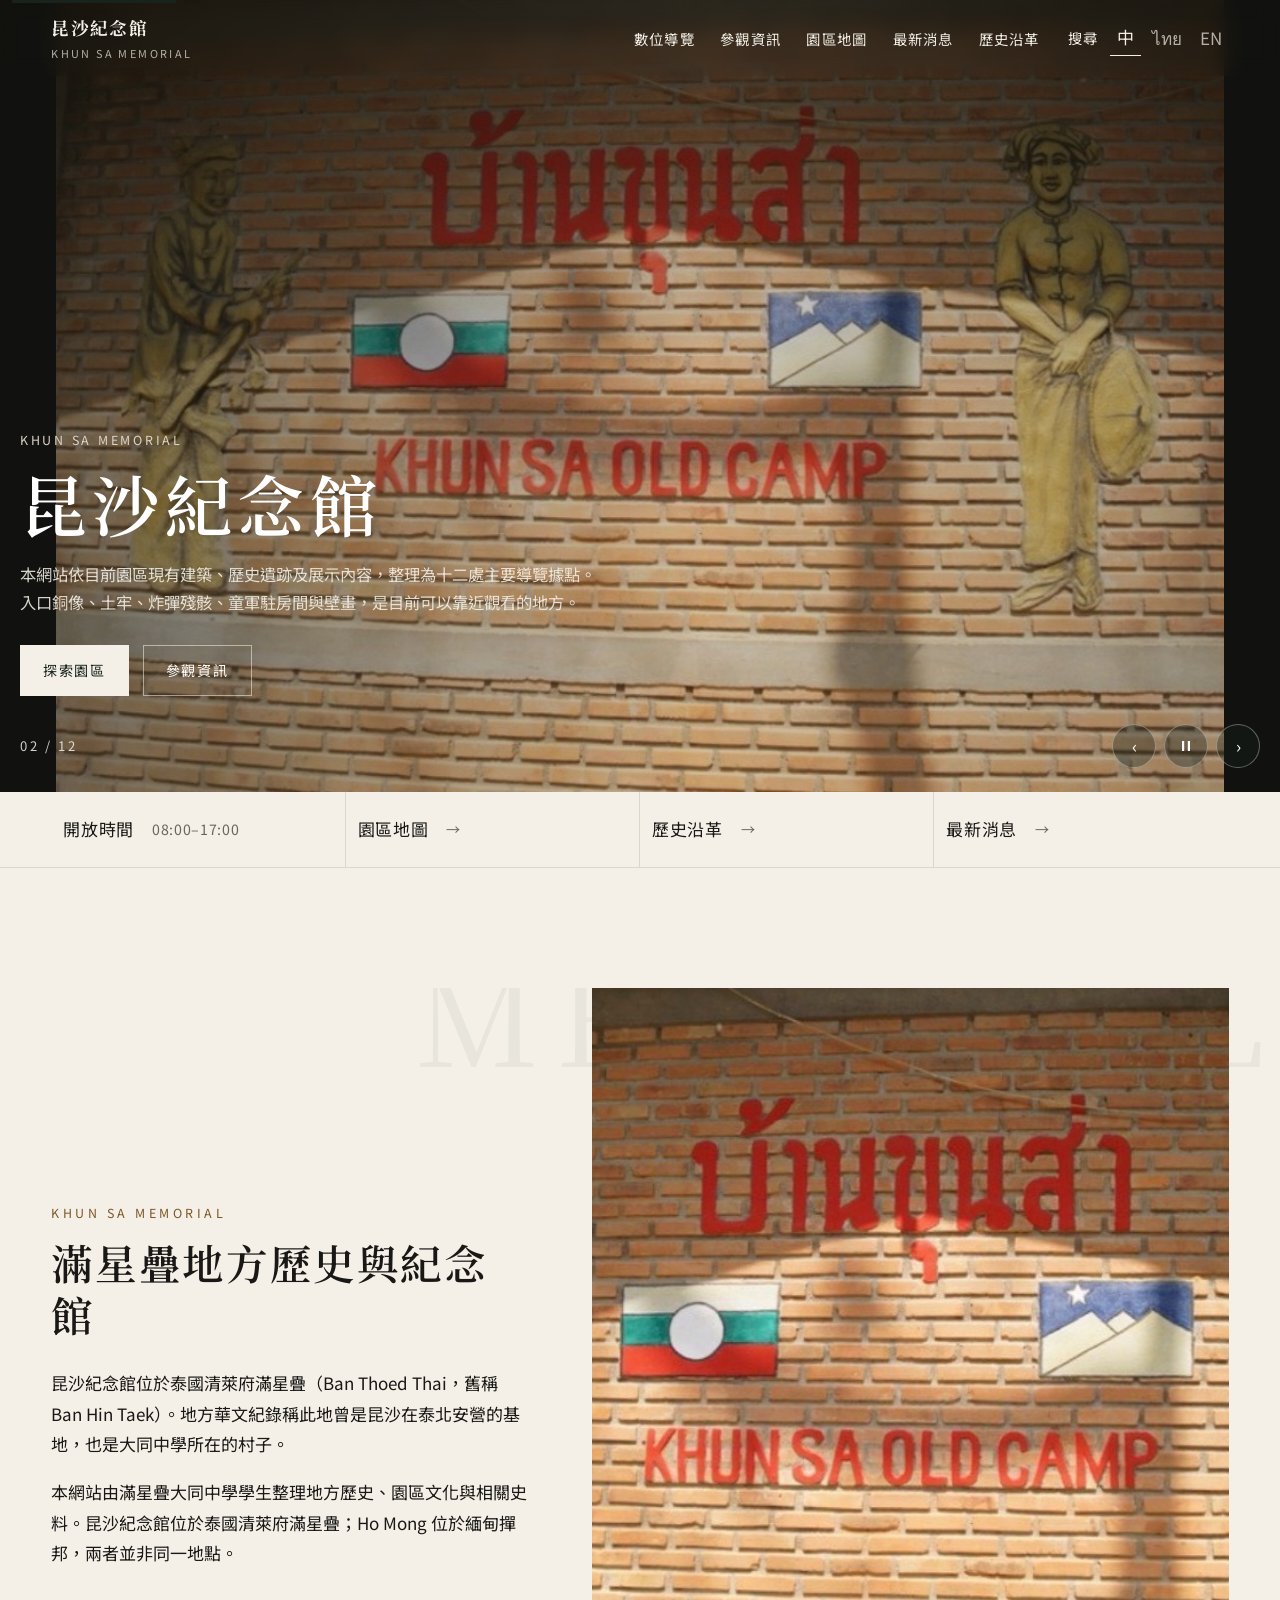
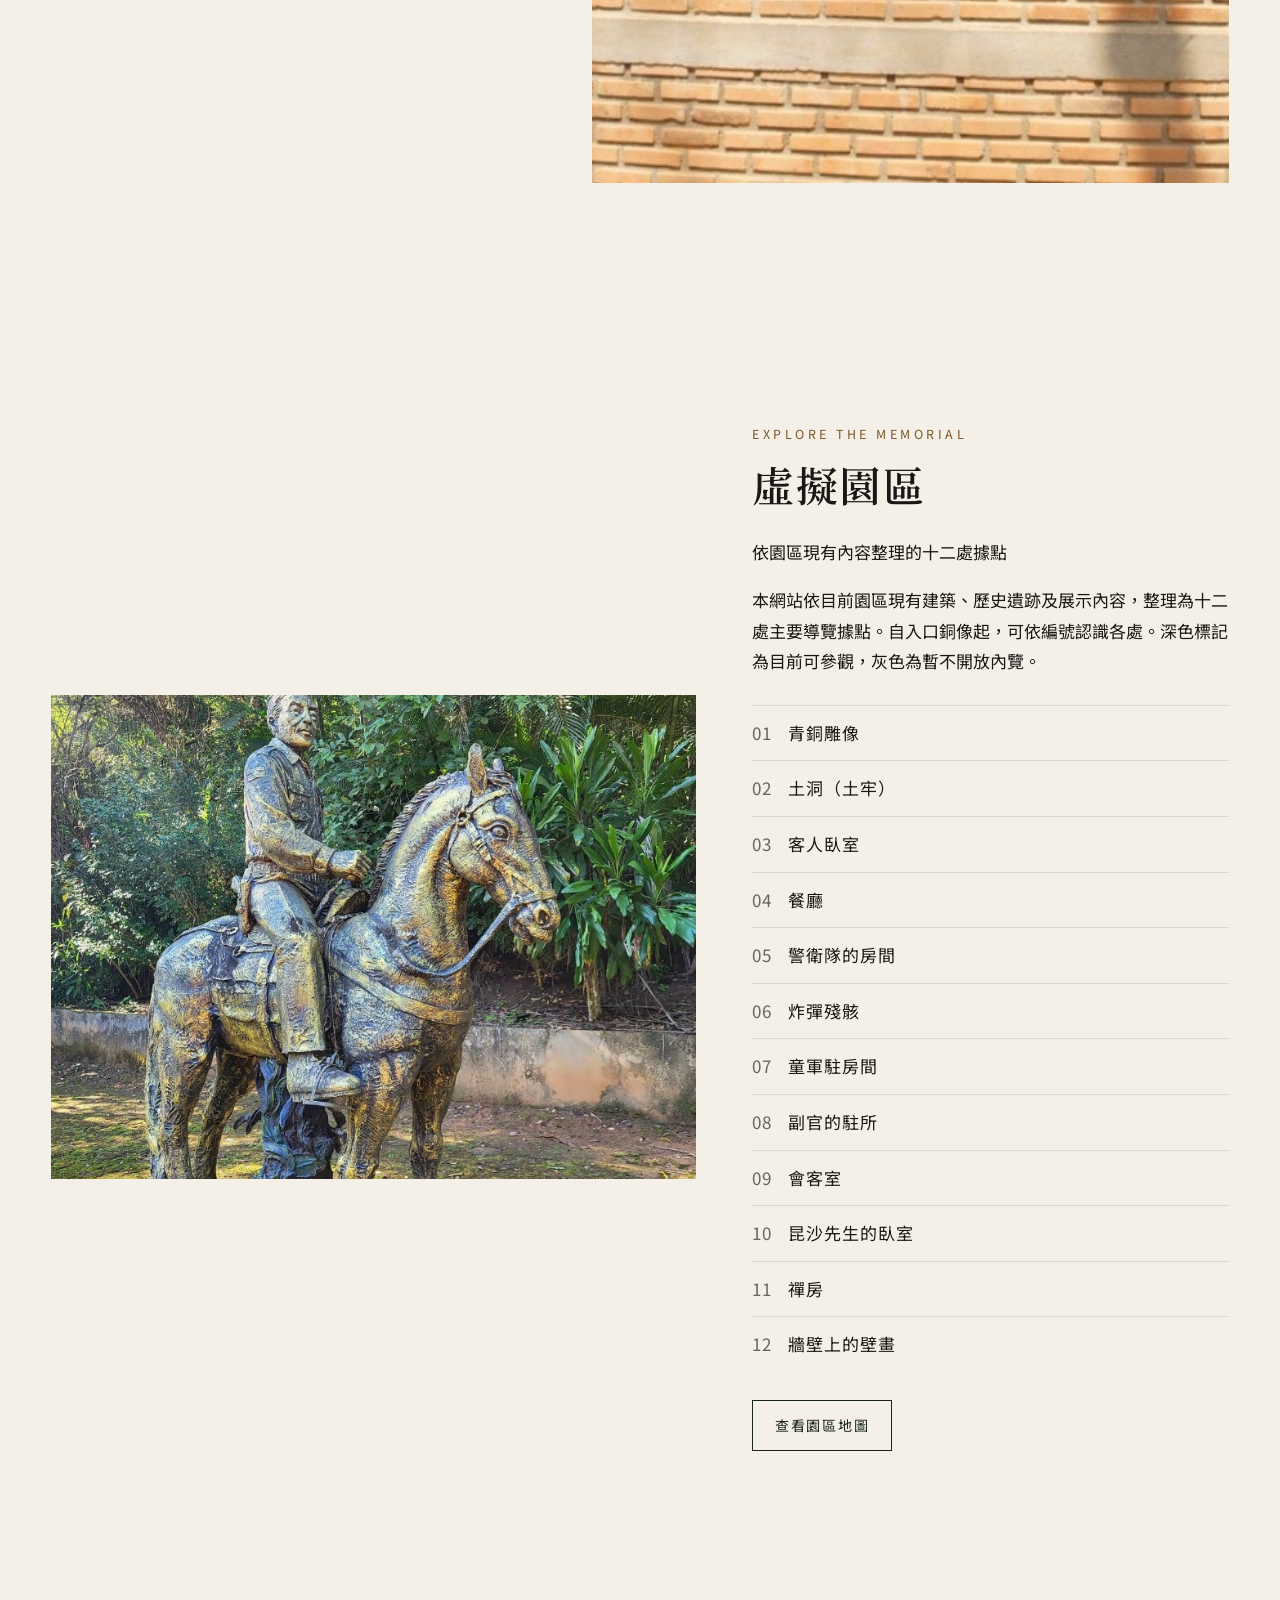
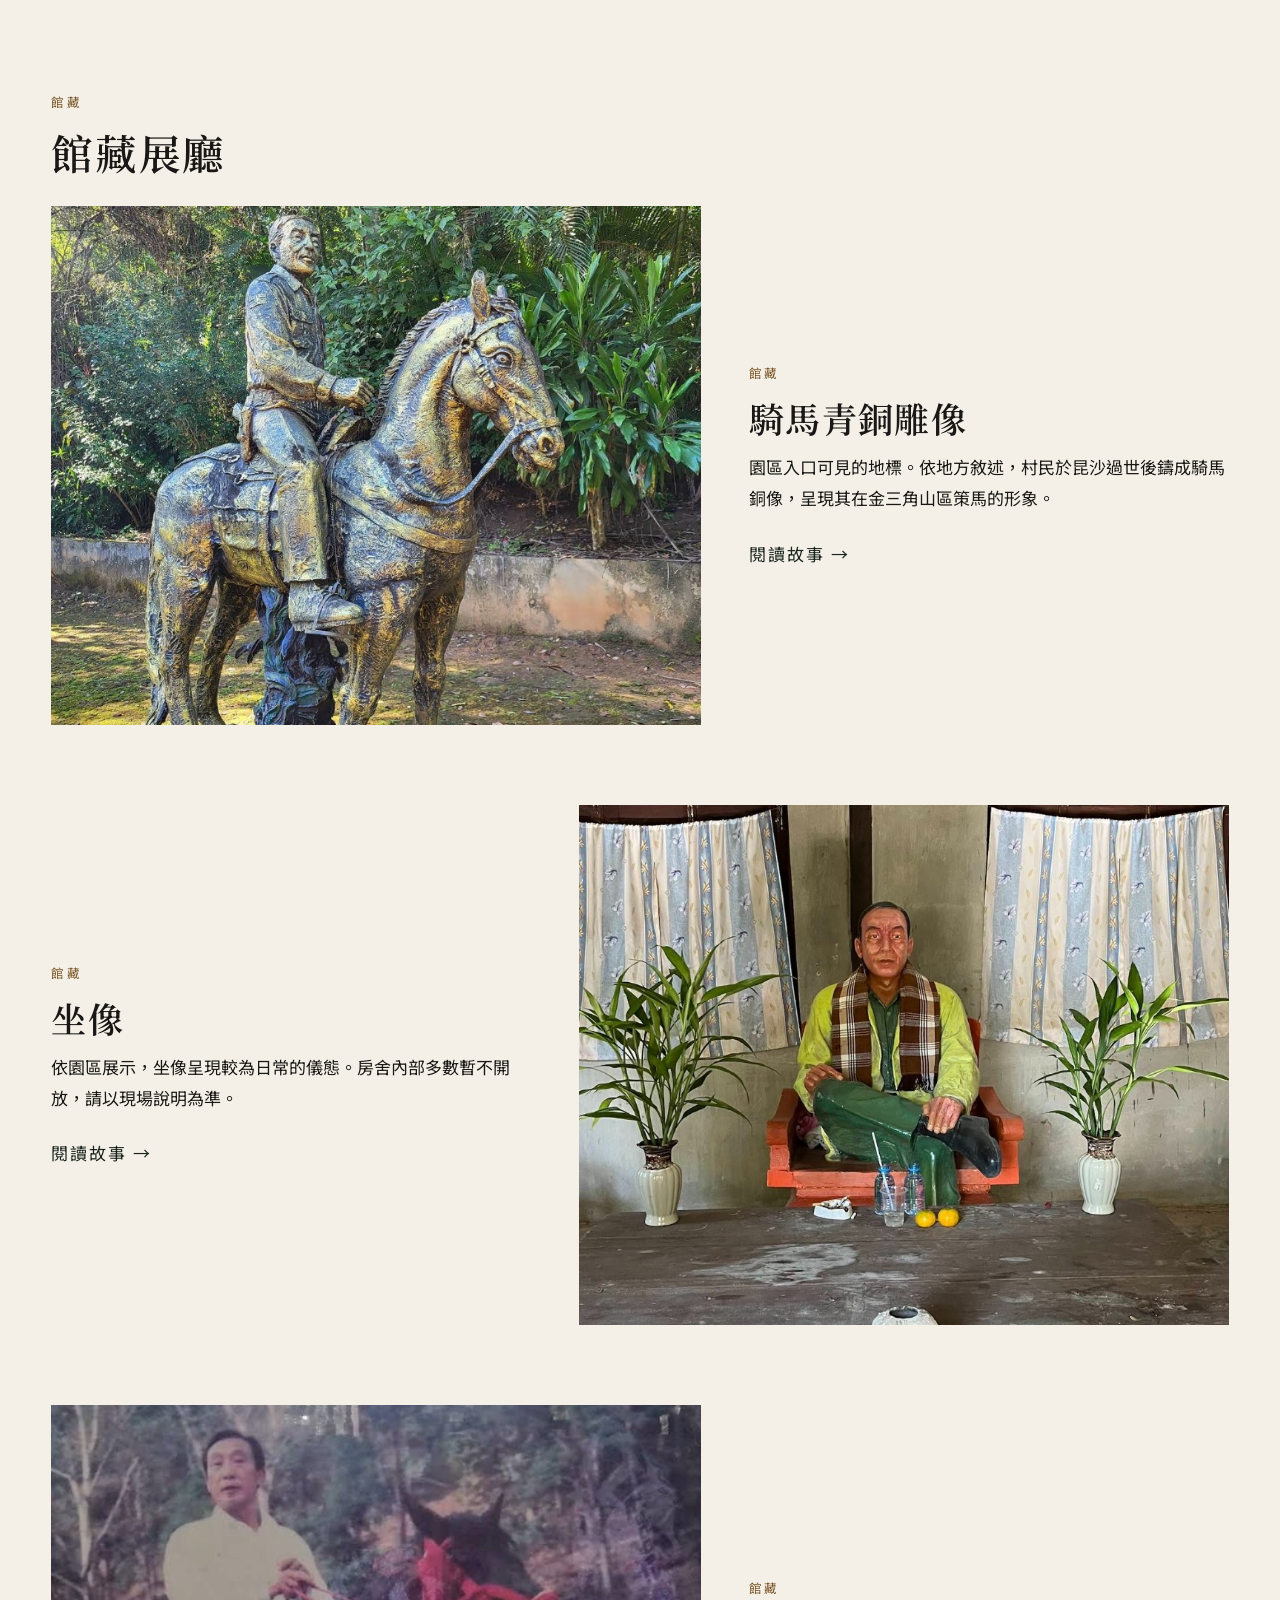
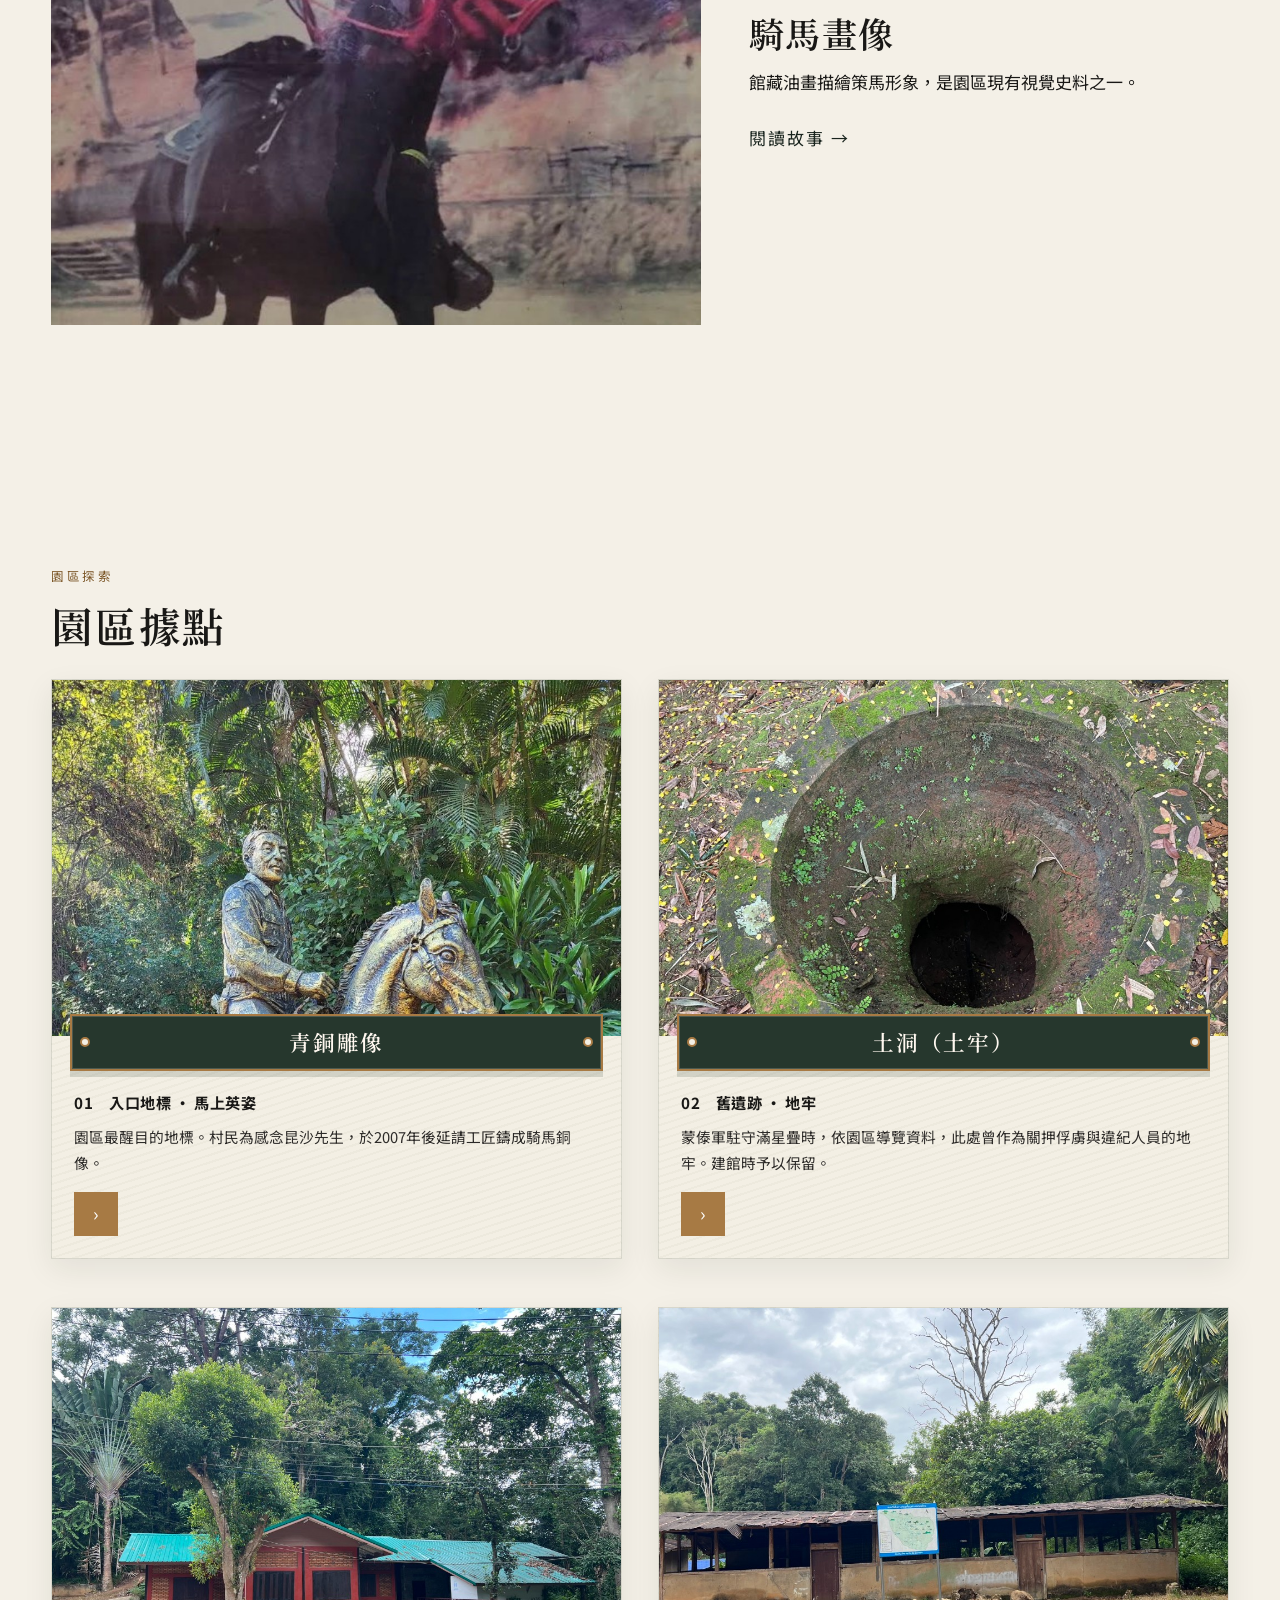
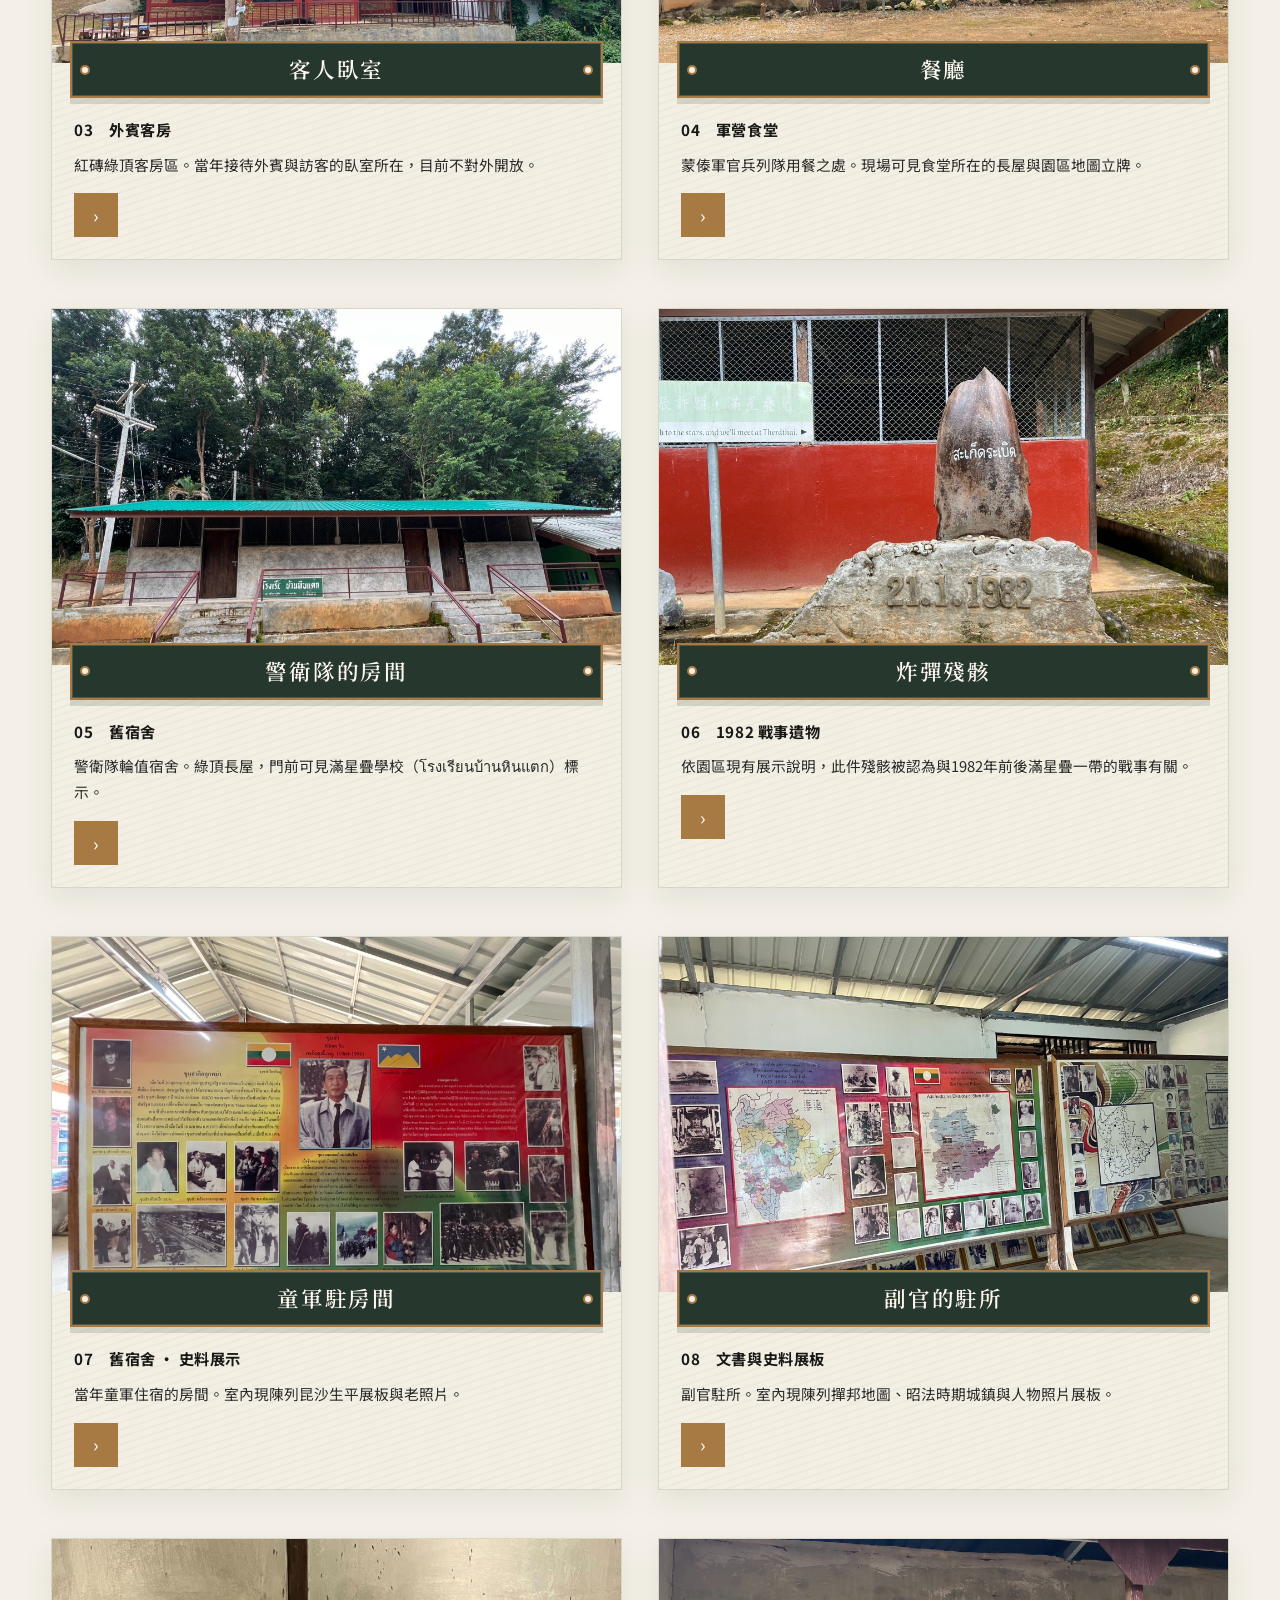
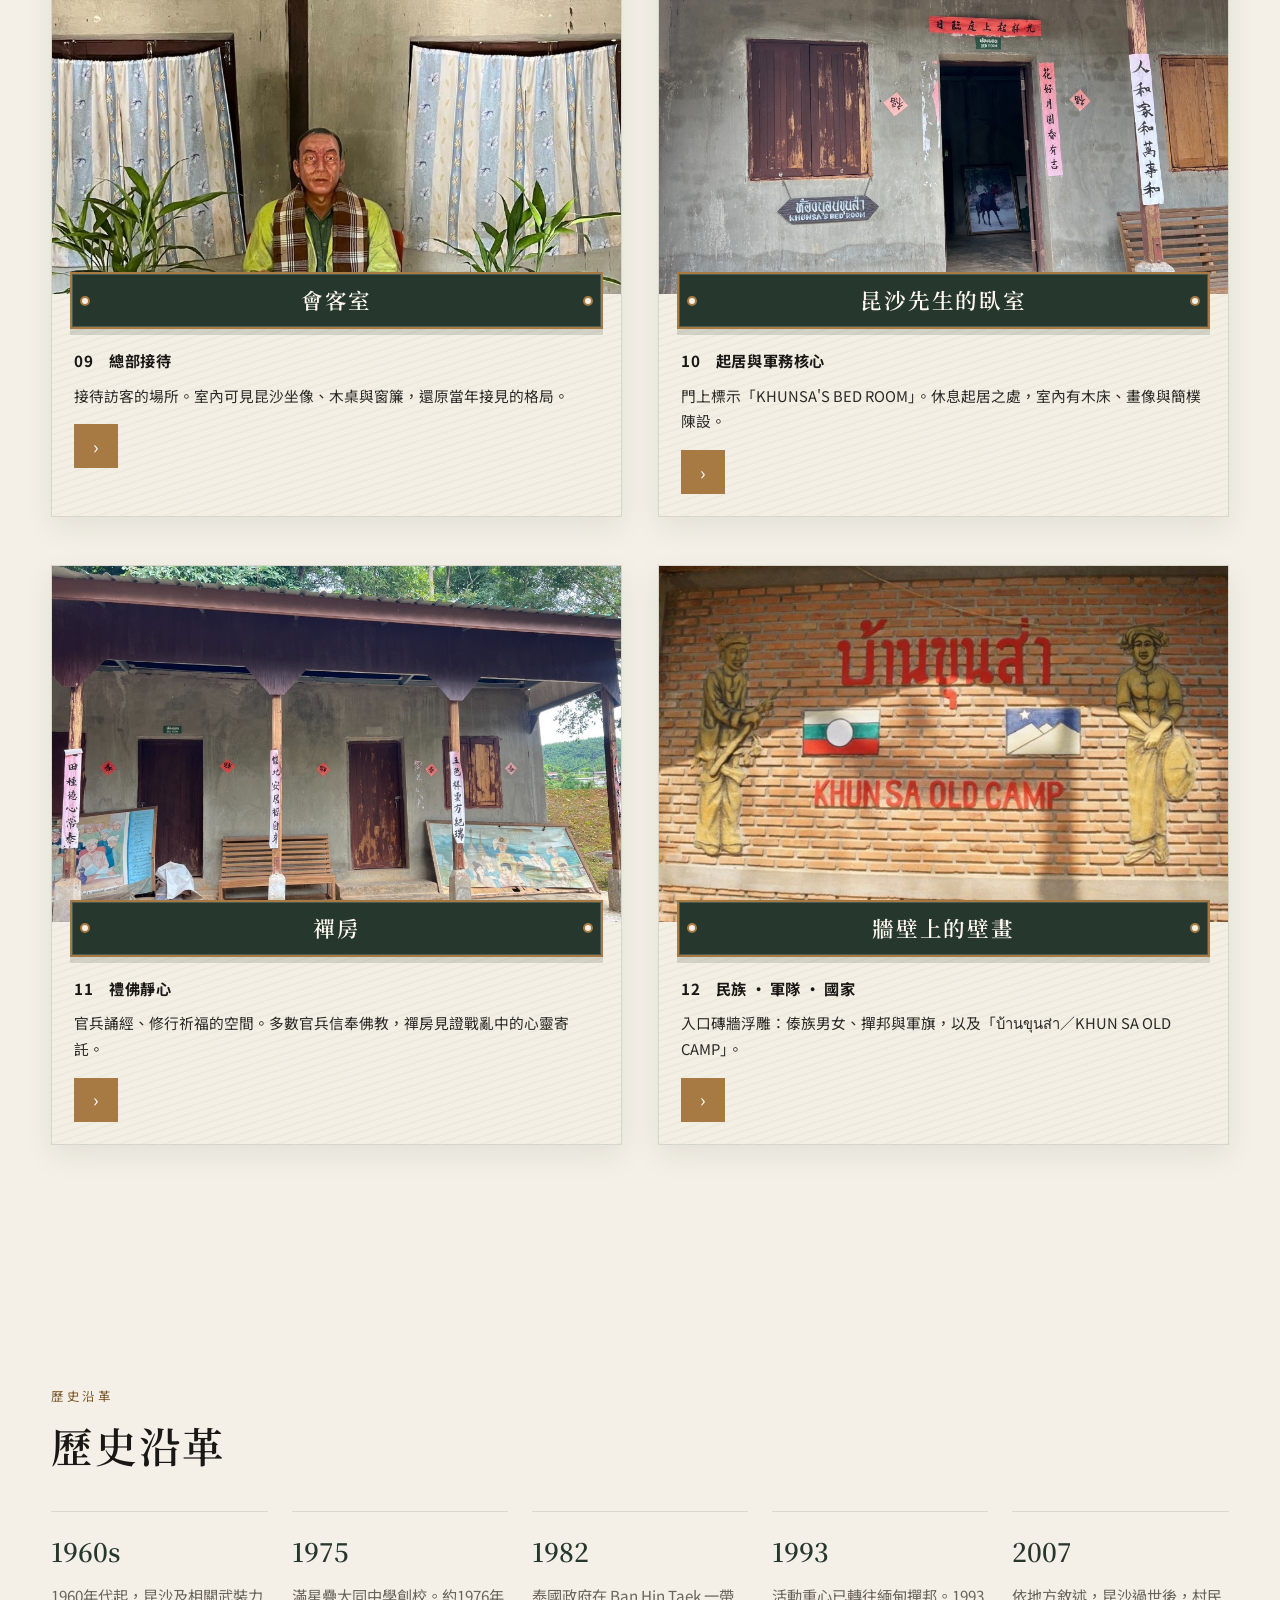
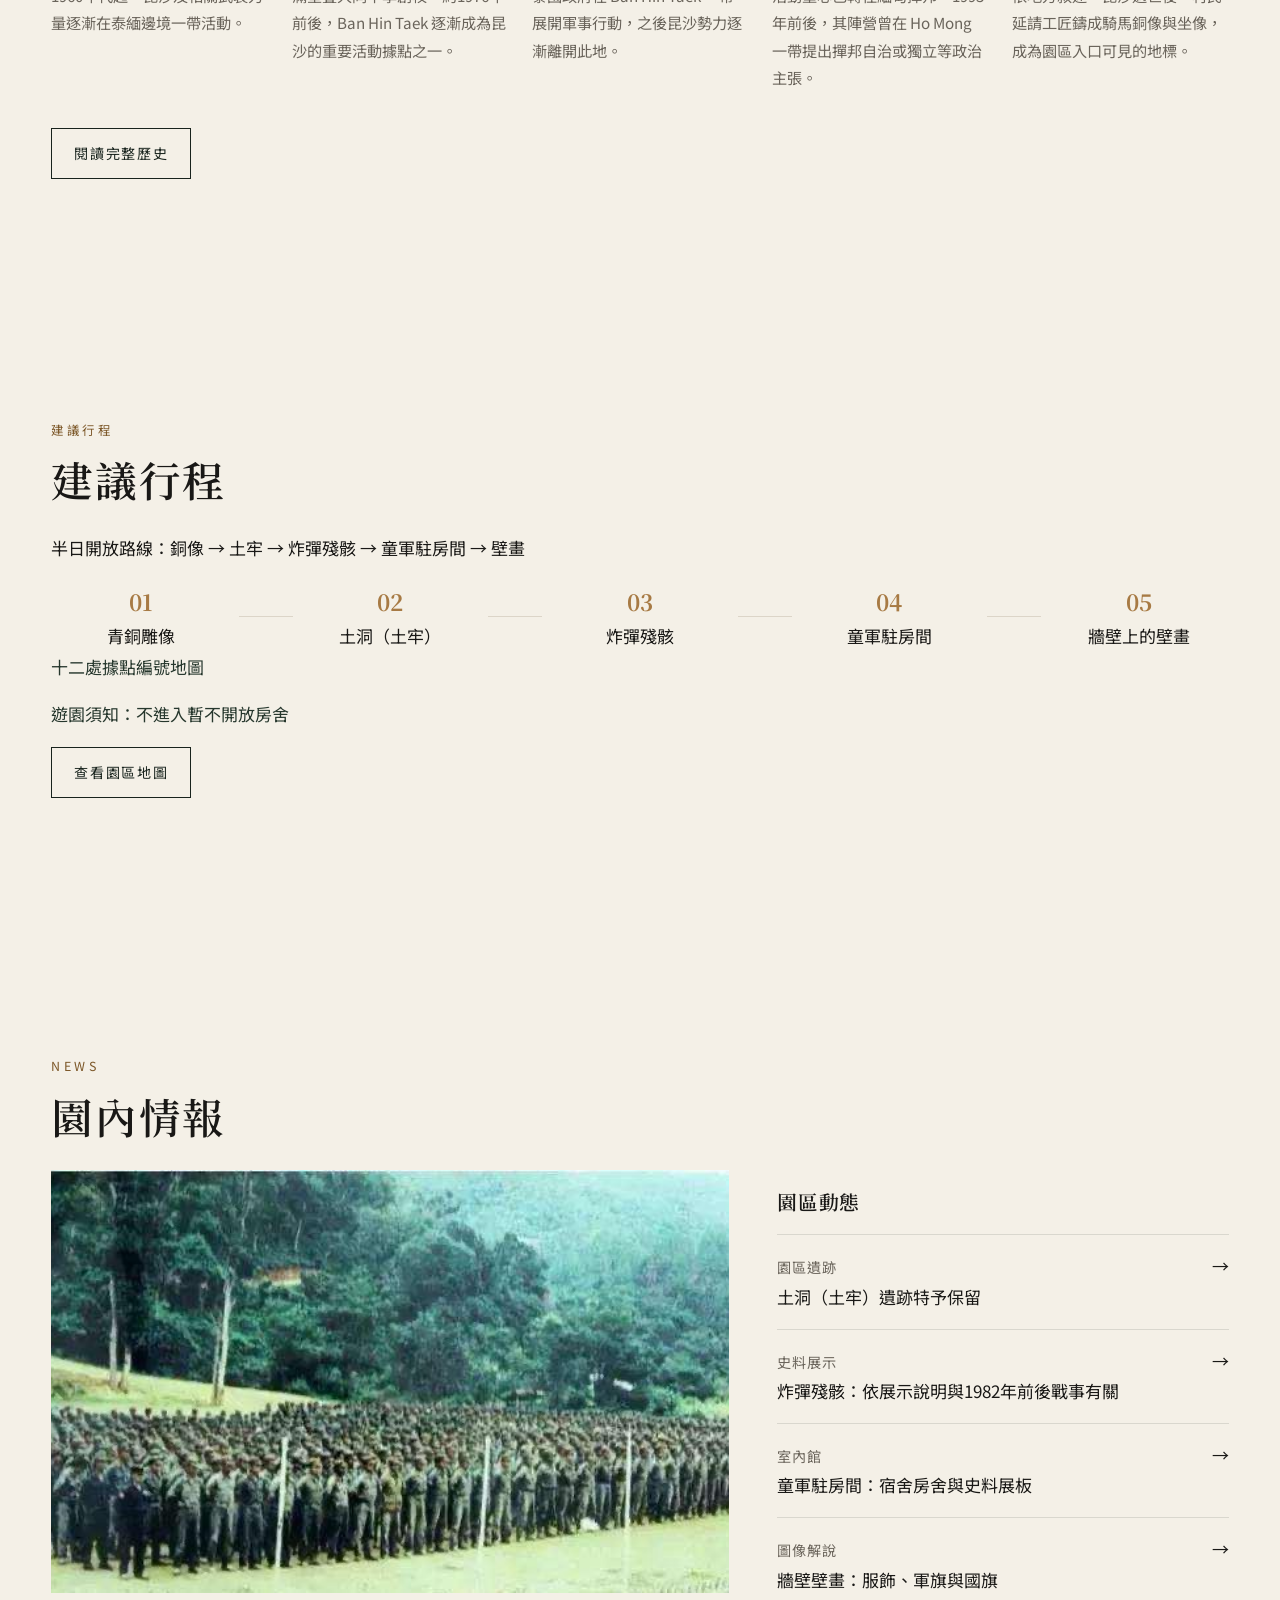
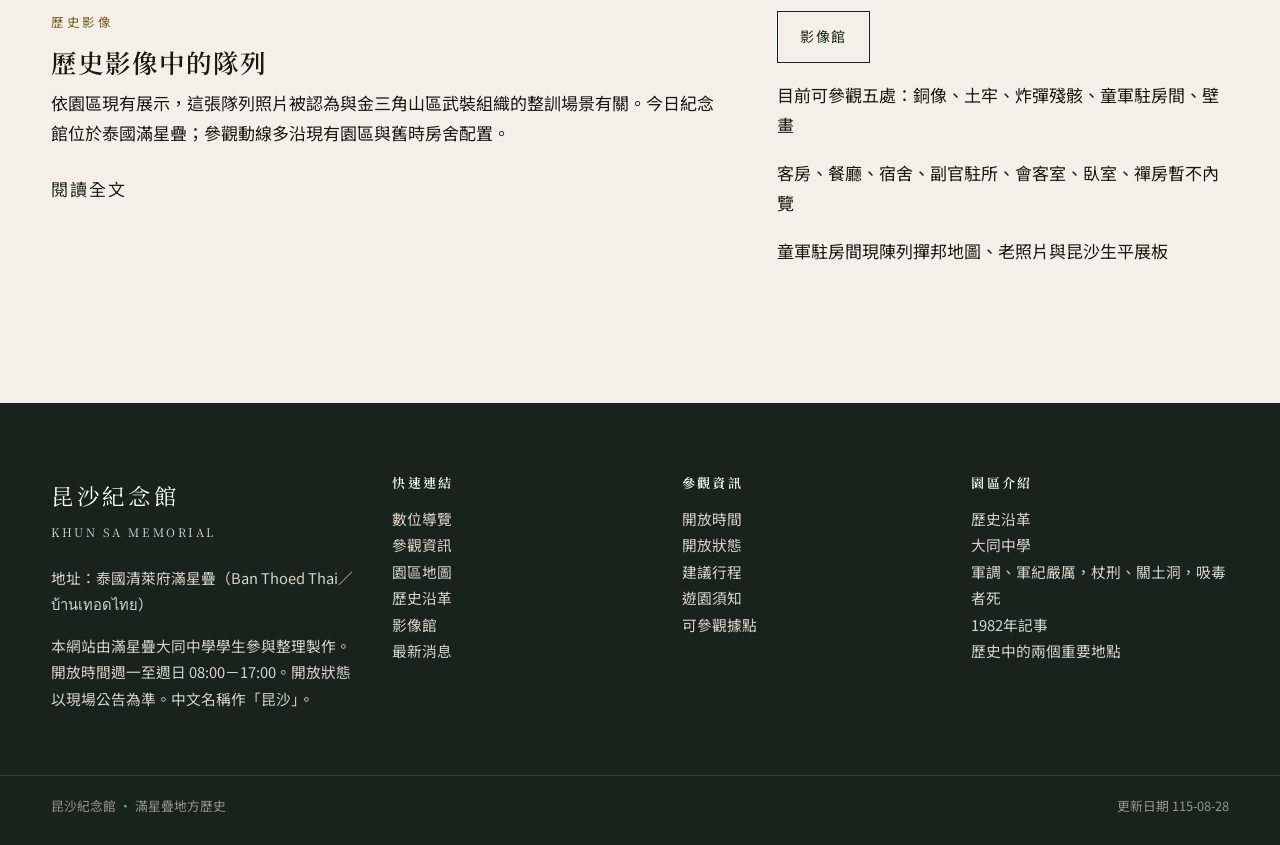
==== commit ee7d006c: "Add an image gallery of historical photographs from the memorial. Link it from the digital guide, me" ====
--- a/index.html
+++ b/index.html
@@ -195,6 +195,7 @@
           <div>
             <h3 data-i18n="newsUpdates">園區動態</h3>
             <div class="news-list" id="news-list"></div>
+            <p><a class="btn btn-line" href="archive.html" data-i18n="navGallery">影像館</a></p>
             <p data-i18n="newsU1">目前可參觀五處：銅像、土牢、炸彈殘骸、導覽室、壁畫</p>
             <p data-i18n="newsU2">客房、餐廳、宿舍、副官住所、會客室、臥室、禪房暫不內覽</p>
             <p data-i18n="newsU3">童軍駐房間現陳列撣邦地圖、老照片與昆沙生平展板</p>
--- a/css/style.css
+++ b/css/style.css
@@ -783,6 +783,14 @@
   max-width: var(--measure);
   margin: 0 auto;
 }
+.article-flow blockquote.history-quote {
+  margin: 0 0 1.25em;
+  padding: 4px 0 4px 18px;
+  border-left: 2px solid var(--copper);
+  color: var(--muted);
+  font-family: "Noto Serif TC", serif;
+}
+.article-flow blockquote.history-quote p { margin: 0; }
 .article-flow h2 {
   position: relative;
   margin: 120px 0 20px;
@@ -1184,30 +1192,35 @@
 .guide-hero { text-align: center; max-width: 40rem; margin-inline: auto; }
 .guide-orbit {
   position: relative;
-  min-height: min(72vh, 680px);
+  min-height: min(78vh, 760px);
   margin: 24px 0 64px;
+  padding: 72px 12px 96px;
 }
 .guide-center {
   position: absolute;
   left: 50%;
   top: 50%;
-  width: min(38%, 340px);
+  width: min(36%, 380px);
   transform: translate(-50%, -50%);
   z-index: 2;
   text-align: center;
+  pointer-events: none;
 }
 .guide-center img {
   width: 100%;
   height: auto;
-  aspect-ratio: 1;
+  display: block;
   object-fit: cover;
+  aspect-ratio: 16 / 10;
   border-radius: 50%;
   box-shadow: 0 18px 48px rgba(24, 35, 29, 0.18);
 }
-.guide-center p {
-  margin: 12px 0 0;
-  font-family: "Noto Serif TC", serif;
-  letter-spacing: 0.08em;
+.guide-center-name {
+  position: absolute;
+  width: 1px;
+  height: 1px;
+  overflow: hidden;
+  clip: rect(0 0 0 0);
 }
 .guide-pin {
   position: absolute;
@@ -1233,14 +1246,14 @@
   color: var(--muted);
   text-transform: uppercase;
 }
-.guide-pin:nth-child(2) { left: 50%; top: 4%; transform: translateX(-50%); }
-.guide-pin:nth-child(3) { right: 6%; top: 18%; }
-.guide-pin:nth-child(4) { right: 2%; top: 48%; transform: translateY(-50%); }
-.guide-pin:nth-child(5) { right: 6%; bottom: 16%; }
-.guide-pin:nth-child(6) { left: 50%; bottom: 2%; transform: translateX(-50%); }
-.guide-pin:nth-child(7) { left: 6%; bottom: 16%; }
-.guide-pin:nth-child(8) { left: 2%; top: 48%; transform: translateY(-50%); }
-.guide-pin:nth-child(9) { left: 6%; top: 18%; }
+.guide-pin:nth-child(2) { left: 50%; top: 8px; transform: translateX(-50%); }
+.guide-pin:nth-child(3) { right: 4%; top: 14%; }
+.guide-pin:nth-child(4) { right: 0; top: 48%; transform: translateY(-50%); }
+.guide-pin:nth-child(5) { right: 4%; bottom: 14%; }
+.guide-pin:nth-child(6) { left: 50%; bottom: 8px; transform: translateX(-50%); }
+.guide-pin:nth-child(7) { left: 4%; bottom: 14%; }
+.guide-pin:nth-child(8) { left: 0; top: 48%; transform: translateY(-50%); }
+.guide-pin:nth-child(9) { left: 4%; top: 14%; }
 .guide-pin:nth-child(2):hover,
 .guide-pin:nth-child(6):hover { transform: translateX(-50%) scale(1.04); }
 .guide-pin:nth-child(4):hover,
@@ -1261,9 +1274,24 @@
     position: static;
     transform: none;
     width: 100%;
-    max-width: 220px;
+    max-width: 420px;
     margin: 0 auto 8px;
     grid-column: 1 / -1;
+    pointer-events: auto;
+  }
+  .guide-center img {
+    aspect-ratio: 16 / 10;
+    border-radius: 20px;
+  }
+  .guide-center-name {
+    position: static;
+    width: auto;
+    height: auto;
+    clip: auto;
+    overflow: visible;
+    margin: 12px 0 0;
+    font-family: "Noto Serif TC", serif;
+    letter-spacing: 0.08em;
   }
   .guide-pin {
     position: static;
@@ -1285,3 +1313,81 @@
 @media (max-width: 1024px) and (min-width: 769px) {
   .park-spots { grid-template-columns: 1fr 1fr; }
 }
+
+.archive-grid {
+  display: grid;
+  grid-template-columns: repeat(3, minmax(0, 1fr));
+  gap: 16px;
+}
+.archive-grid a {
+  display: flex;
+  flex-direction: column;
+  min-width: 0;
+  color: var(--ink);
+  text-decoration: none;
+  background: var(--white);
+  border: 1px solid var(--line);
+}
+.archive-grid a:hover { color: var(--copper); }
+.archive-grid img {
+  width: 100%;
+  height: 240px;
+  object-fit: contain;
+  background: #2a2622;
+}
+.archive-grid span {
+  padding: 10px 12px;
+  font-size: 0.82rem;
+  letter-spacing: 0.08em;
+  color: var(--muted);
+}
+.archive-dialog {
+  width: min(960px, calc(100% - 24px));
+  max-width: 100%;
+  padding: 16px;
+  border: 1px solid var(--line);
+  background: var(--ivory);
+}
+.archive-dialog::backdrop { background: rgba(24, 35, 29, 0.62); }
+.archive-dialog-bar {
+  display: flex;
+  align-items: center;
+  justify-content: space-between;
+  gap: 12px;
+  margin-bottom: 12px;
+}
+.archive-dialog-bar p { margin: 0; }
+.archive-dialog-close,
+.archive-nav {
+  min-width: 44px;
+  min-height: 44px;
+  border: 1px solid var(--line);
+  background: var(--white);
+  color: var(--ink);
+  cursor: pointer;
+}
+.archive-dialog-stage {
+  display: grid;
+  grid-template-columns: auto minmax(0, 1fr) auto;
+  gap: 8px;
+  align-items: center;
+}
+.archive-dialog-stage img {
+  width: 100%;
+  max-height: min(72vh, 720px);
+  height: auto;
+  object-fit: contain;
+  background: #2a2622;
+}
+@media (max-width: 1024px) {
+  .archive-grid { grid-template-columns: minmax(0, 1fr) minmax(0, 1fr); }
+}
+@media (max-width: 768px) {
+  .archive-grid { grid-template-columns: 1fr; }
+  .archive-grid img {
+    height: auto;
+    max-height: 70vh;
+  }
+  .archive-dialog-stage { grid-template-columns: 1fr; }
+  .archive-dialog-stage .archive-nav { width: 100%; }
+}
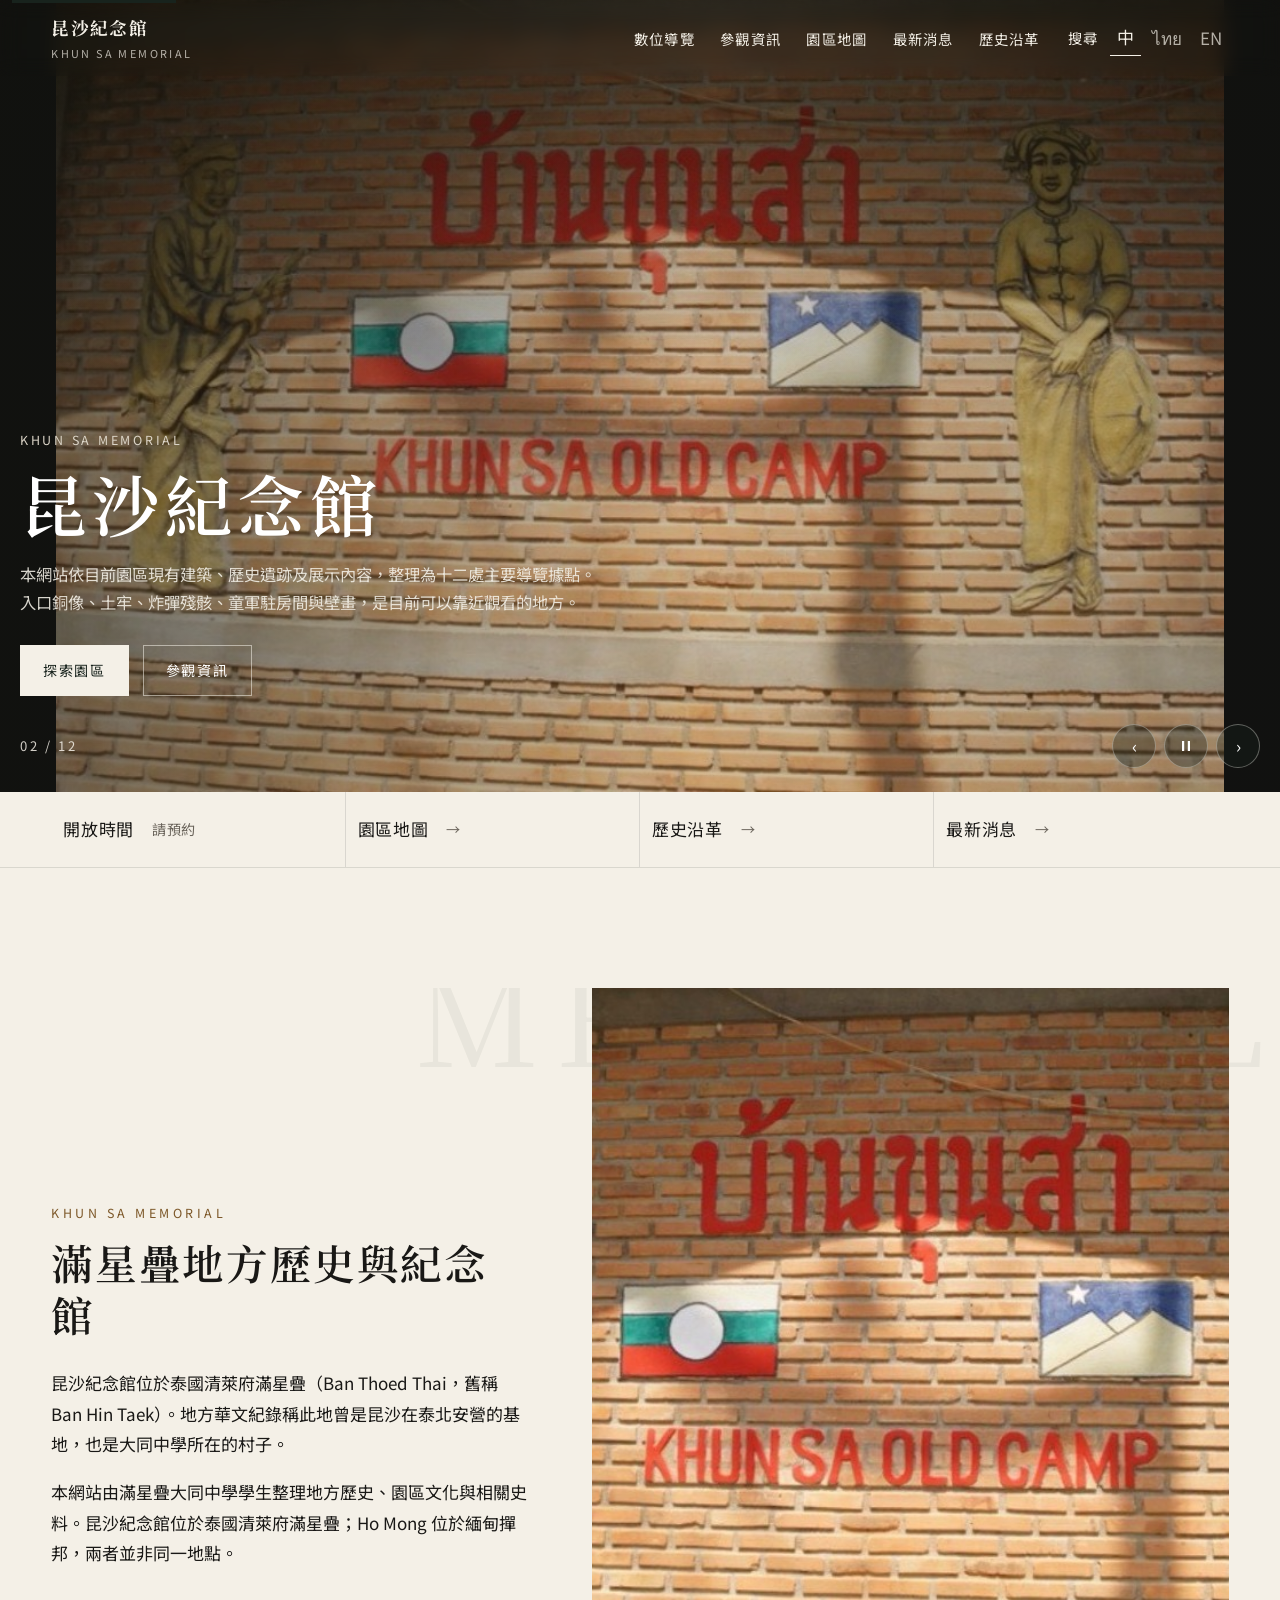
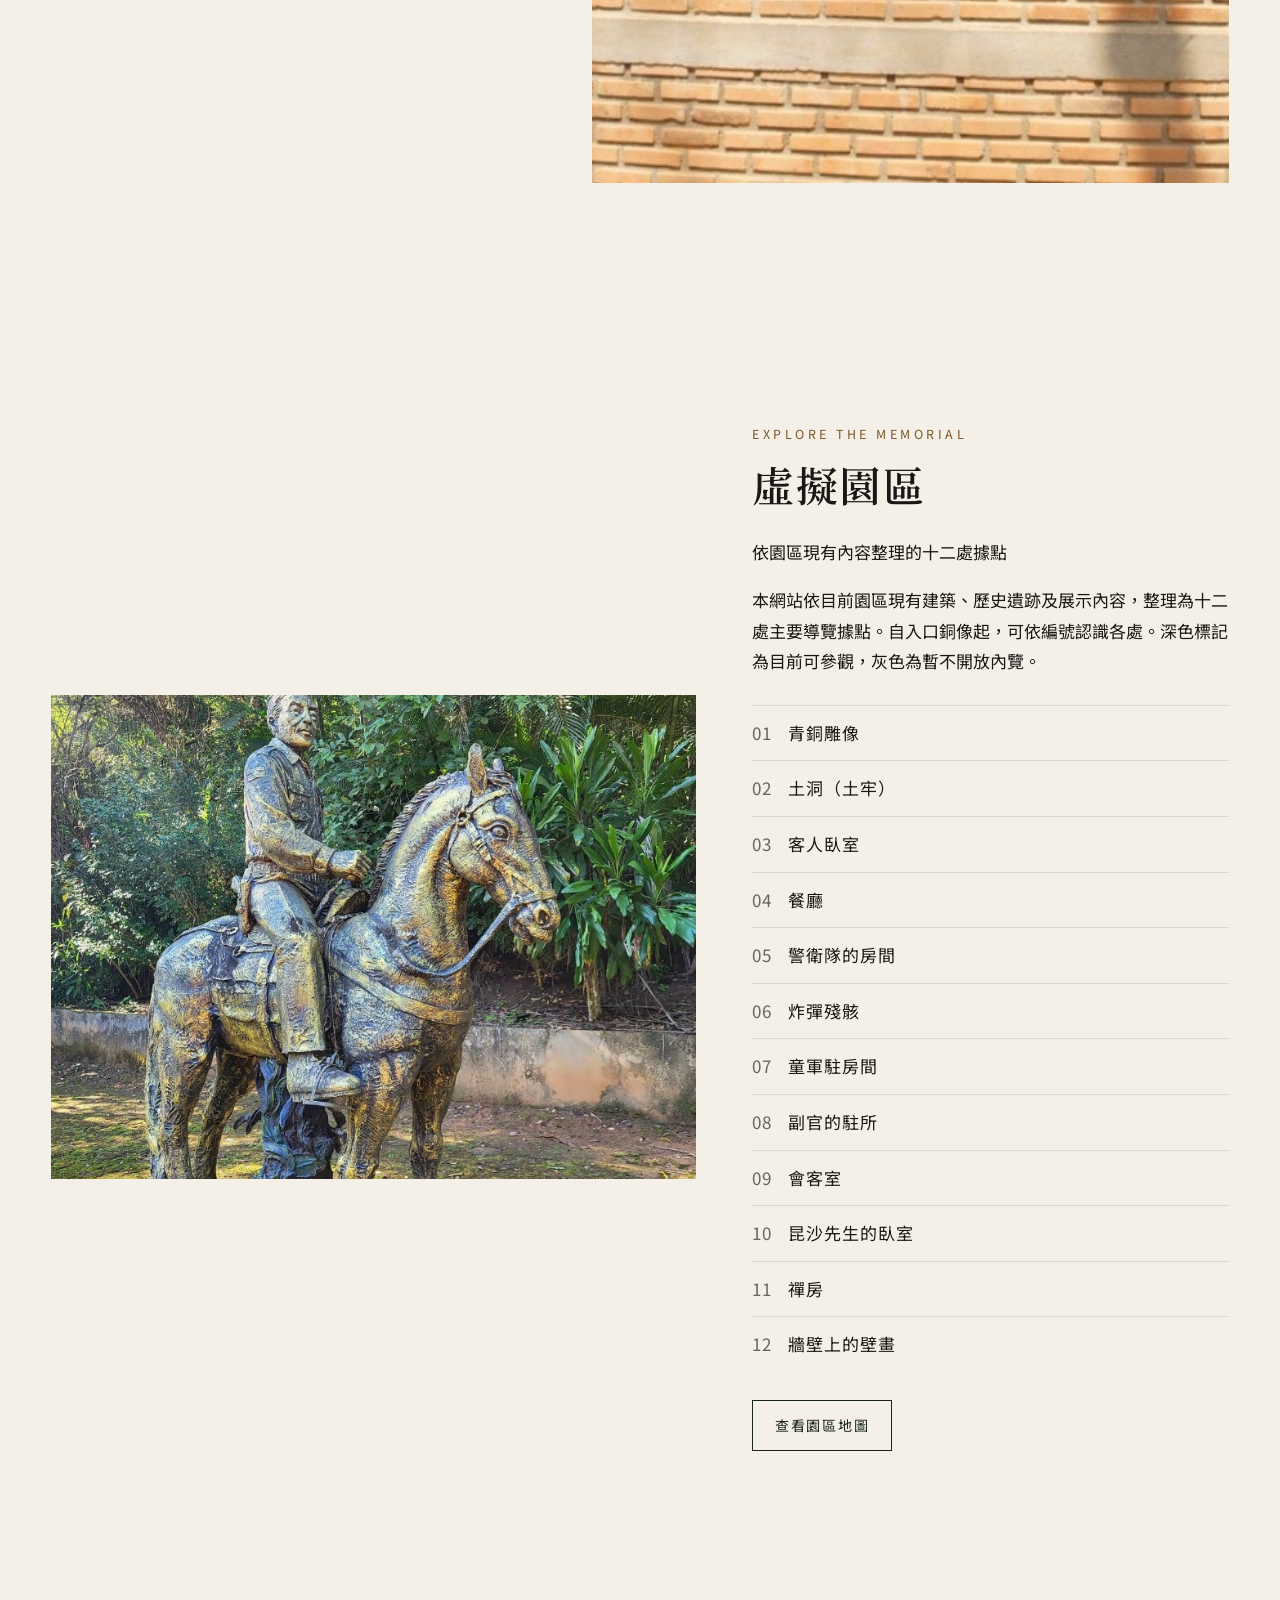
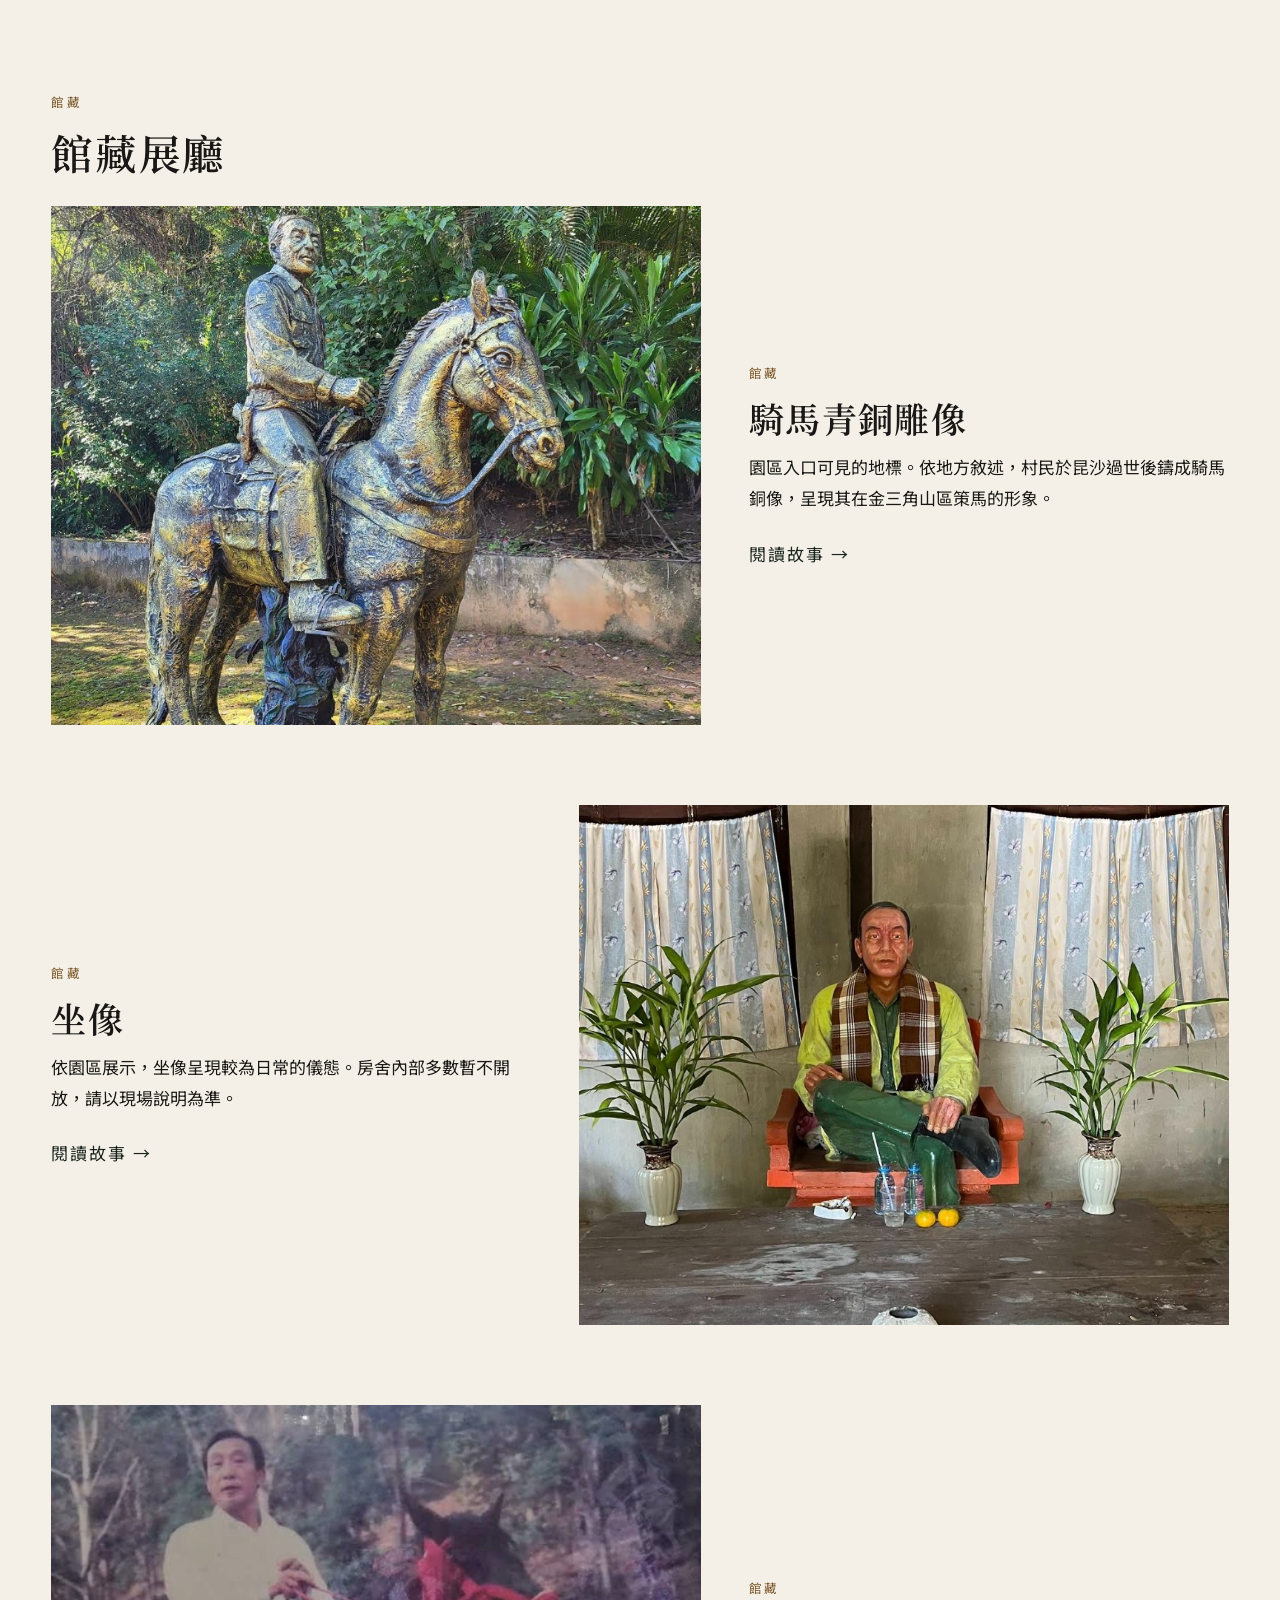
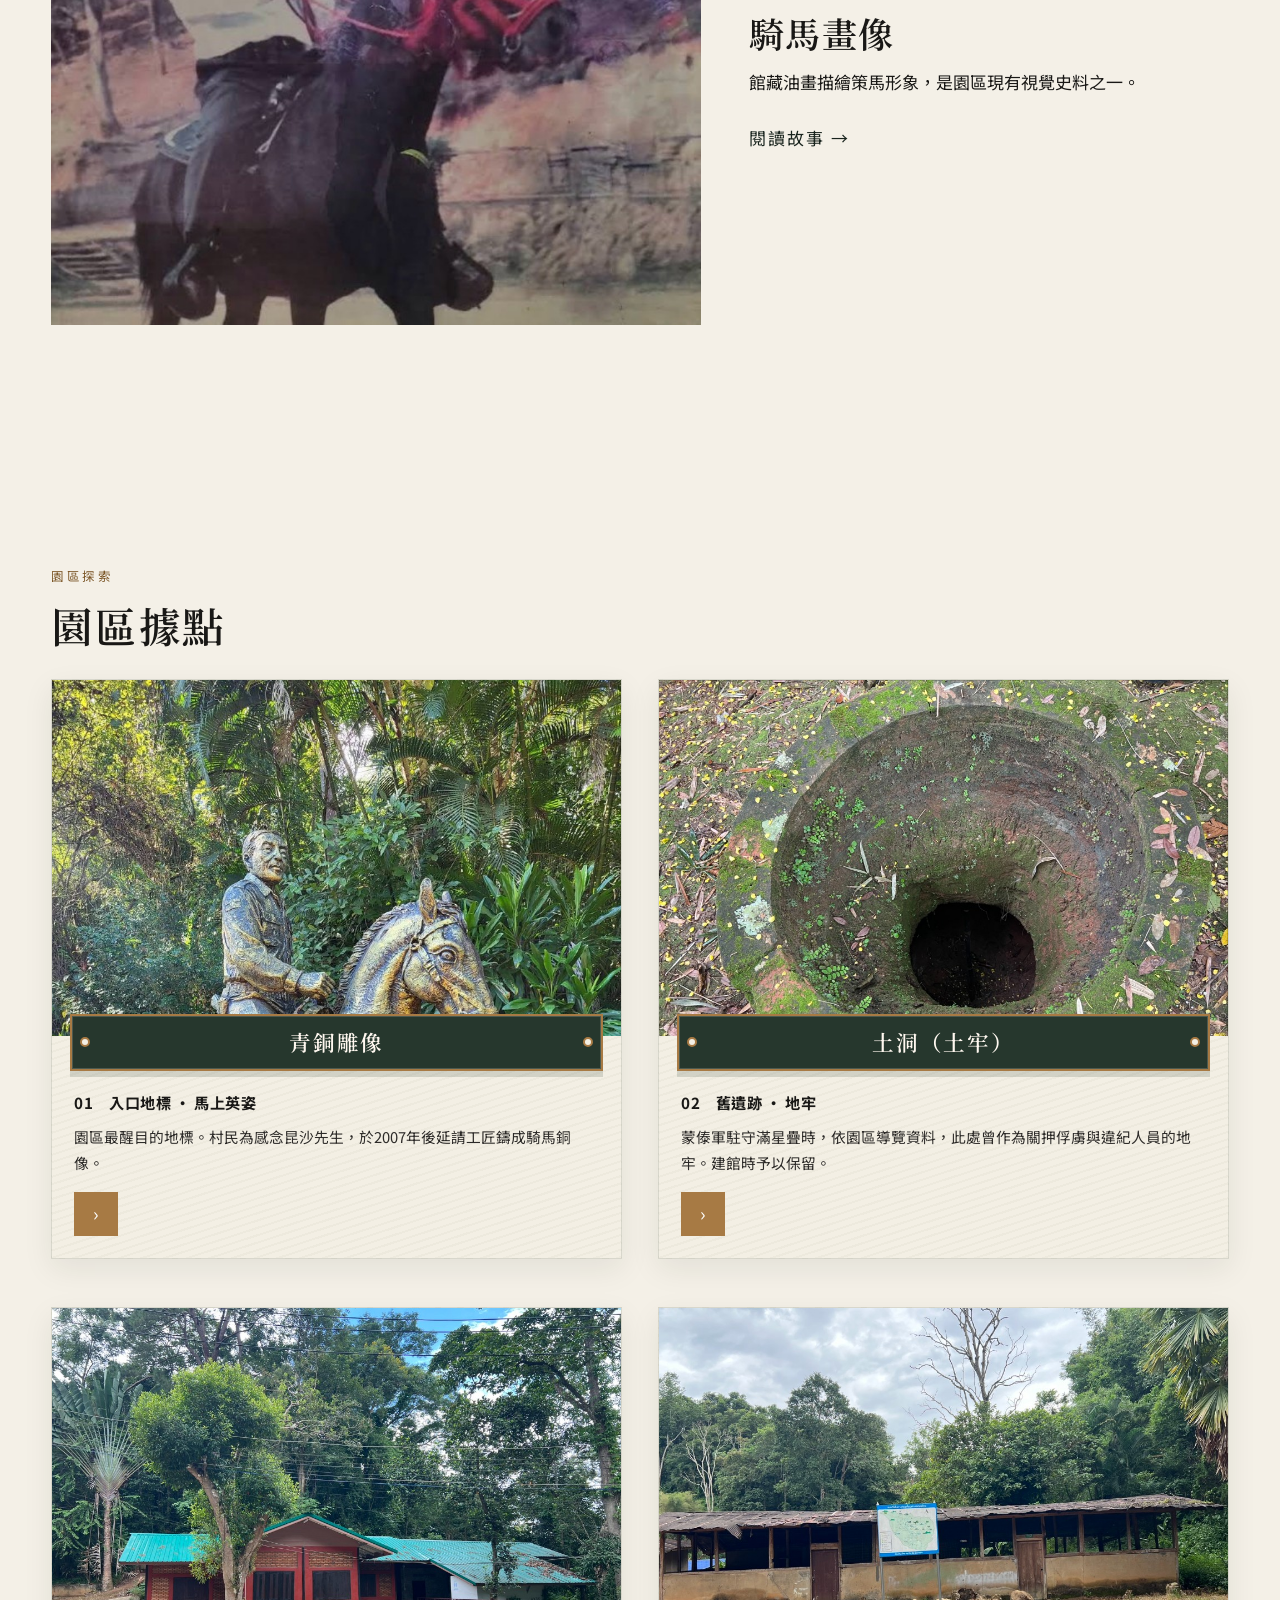
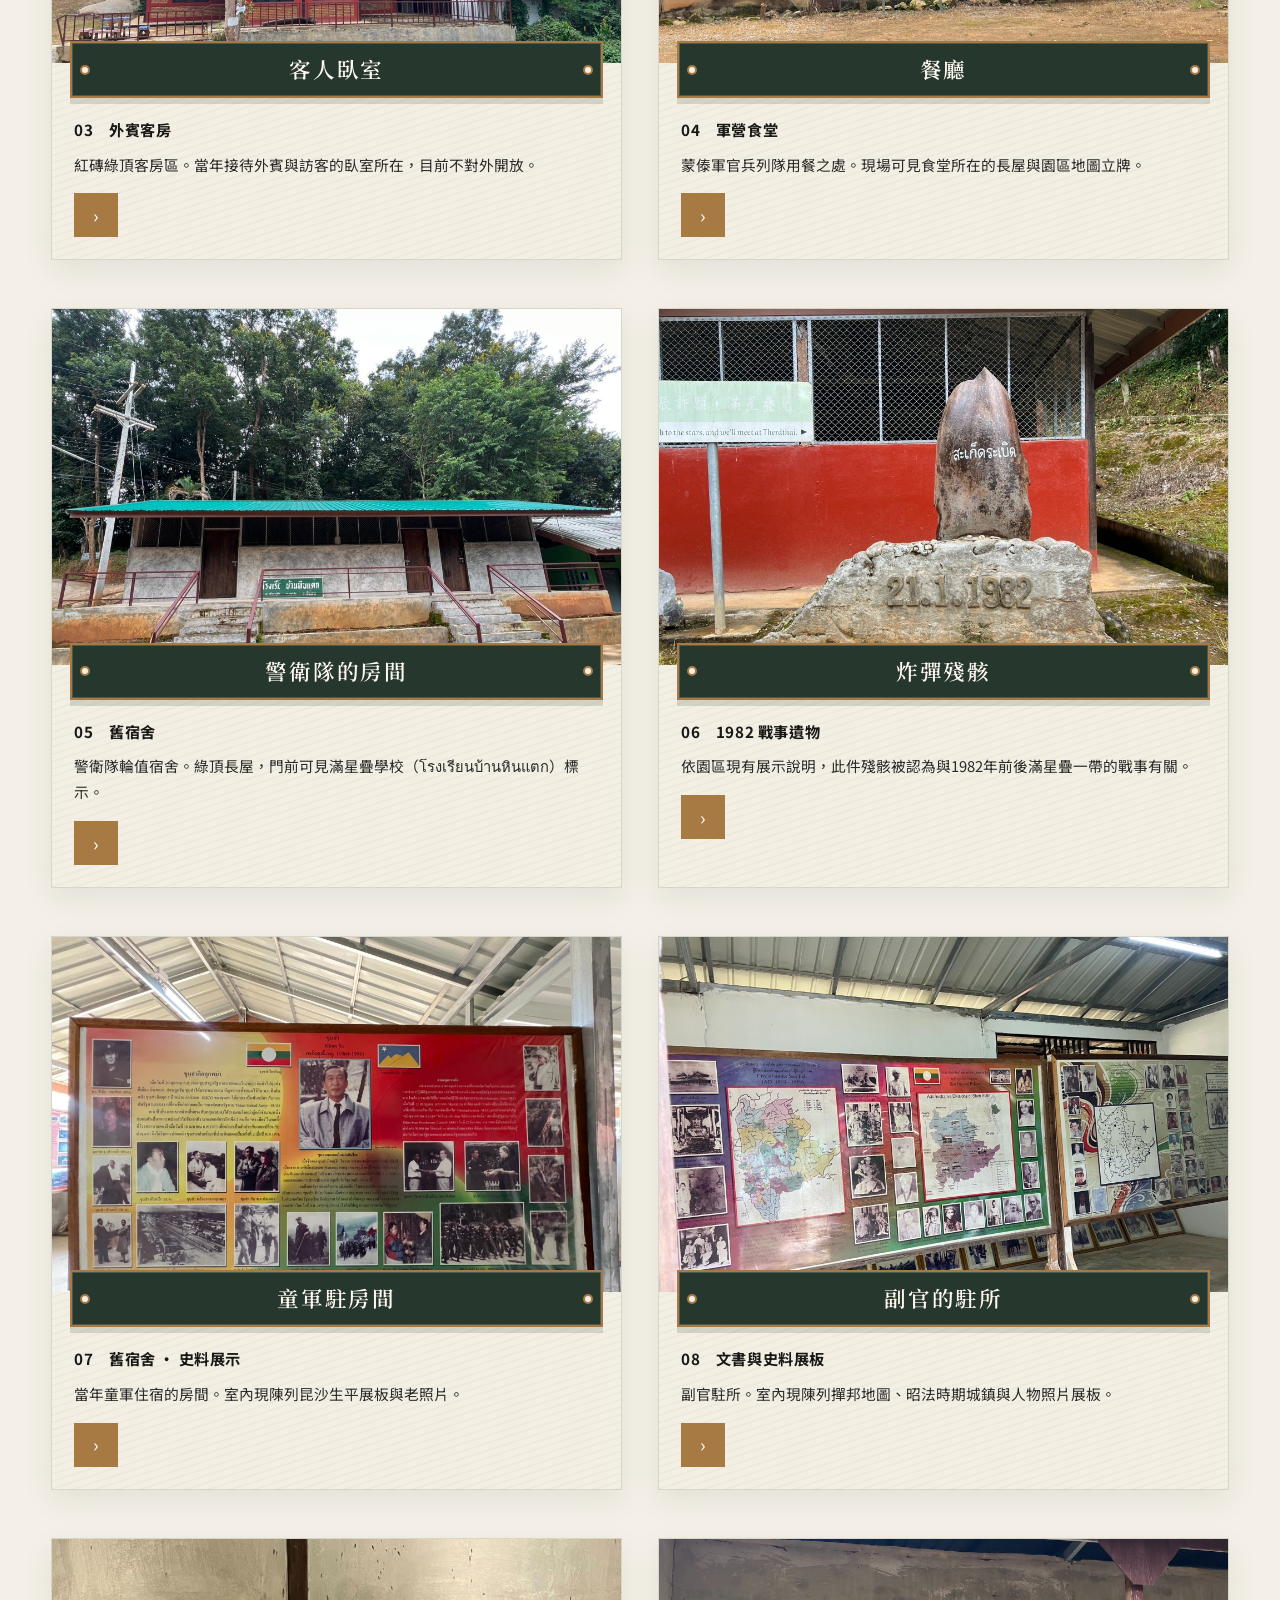
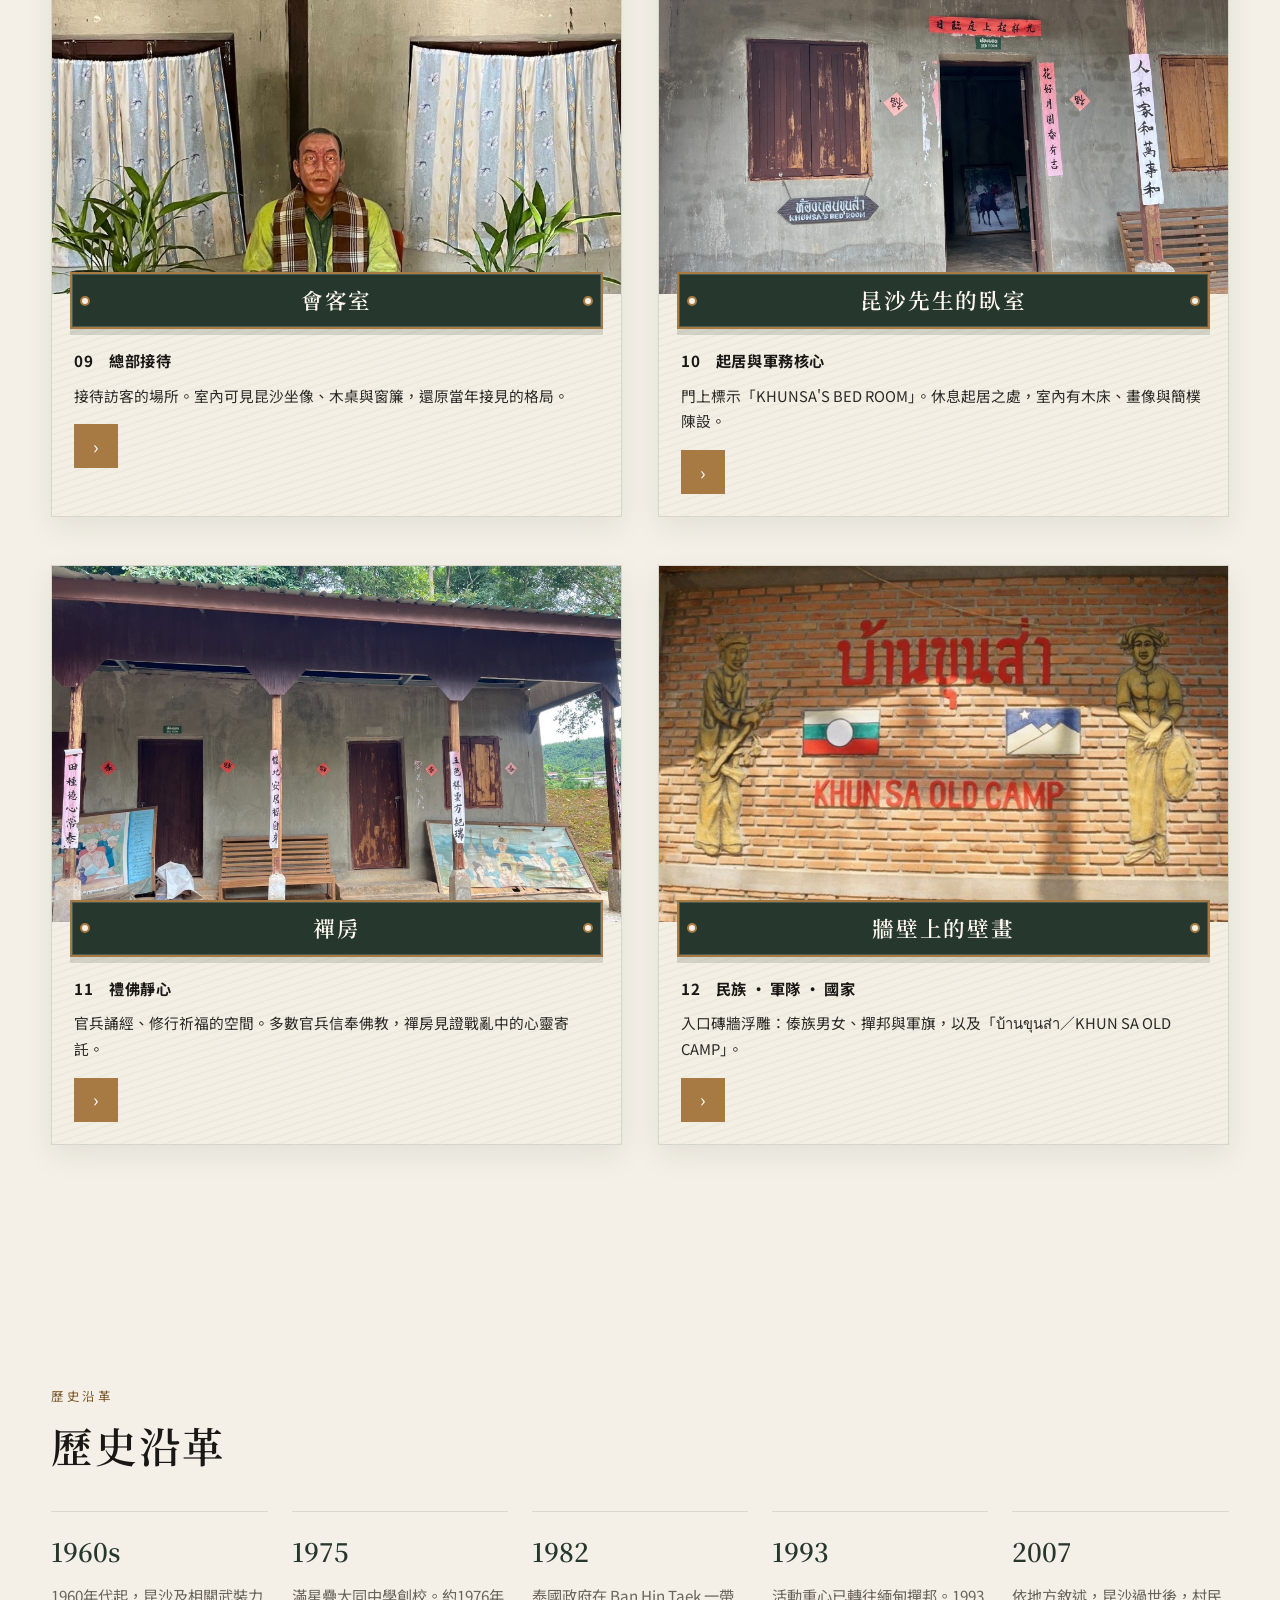
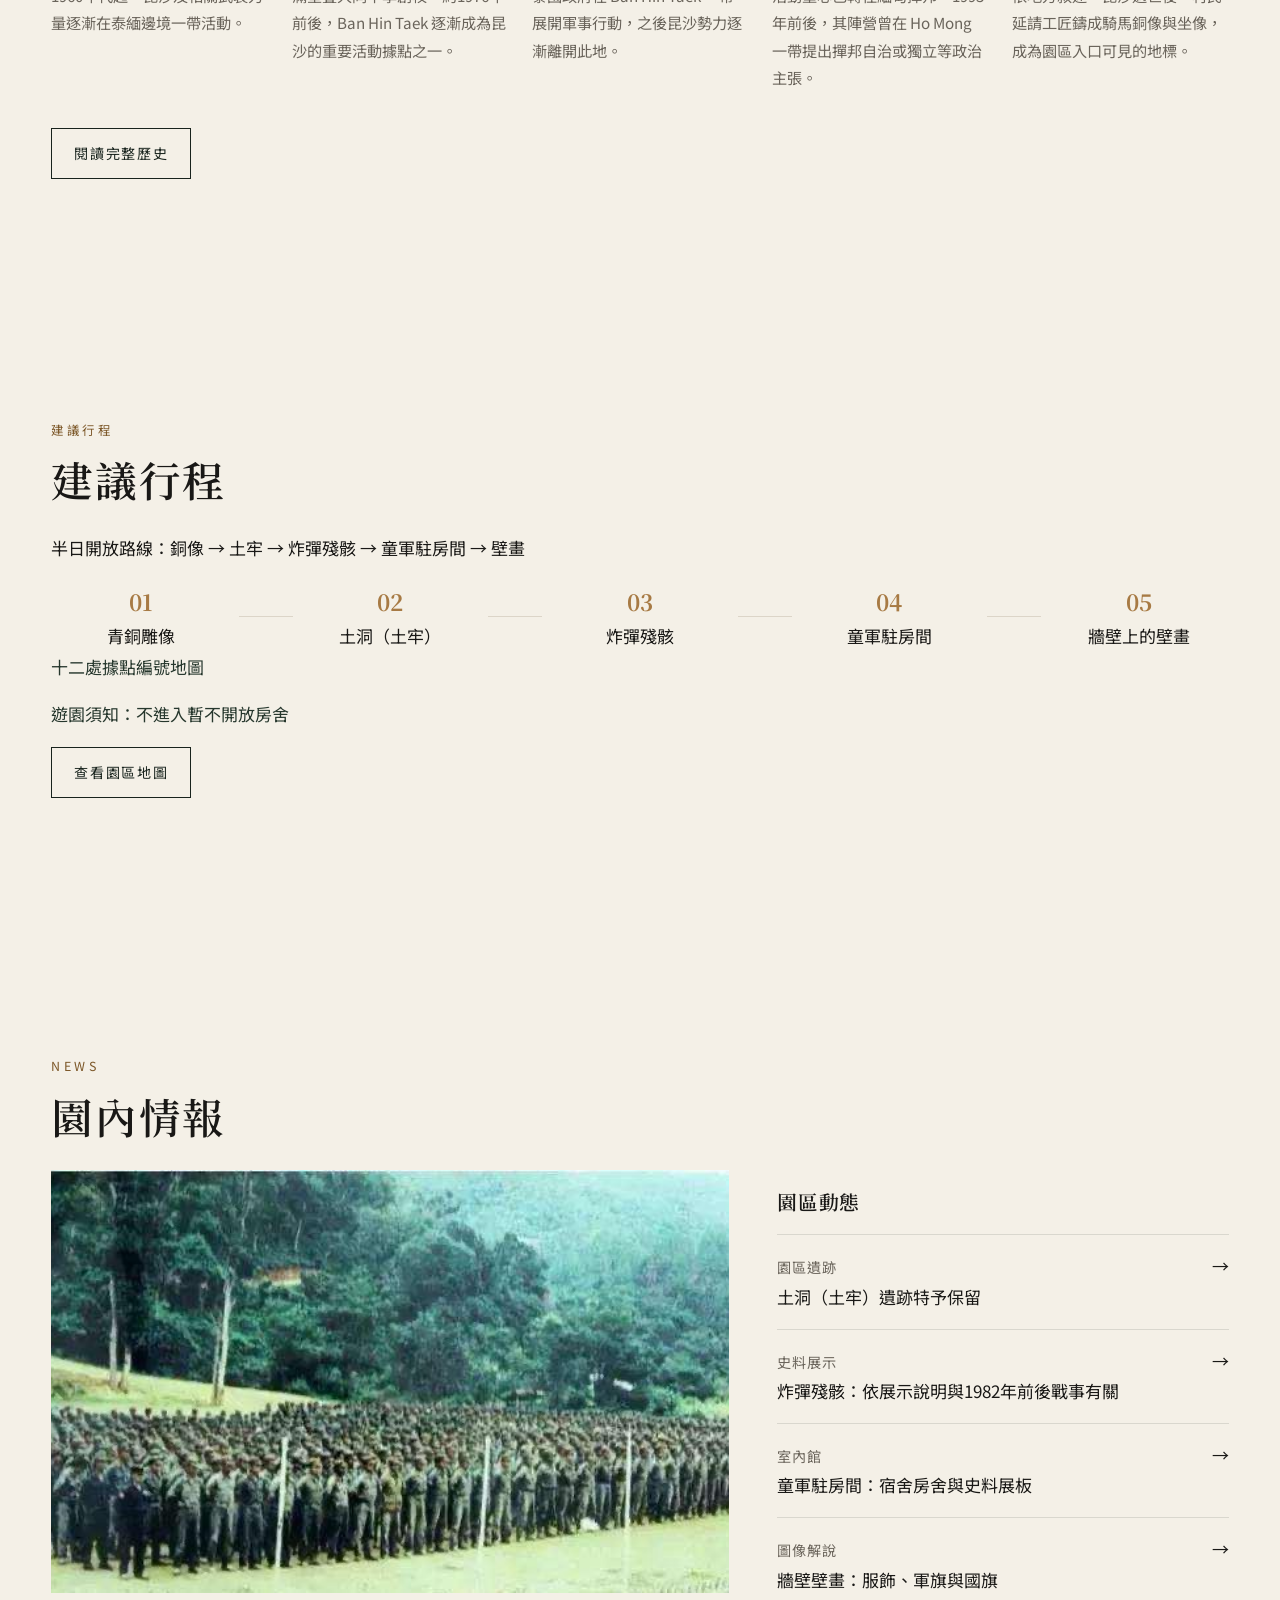
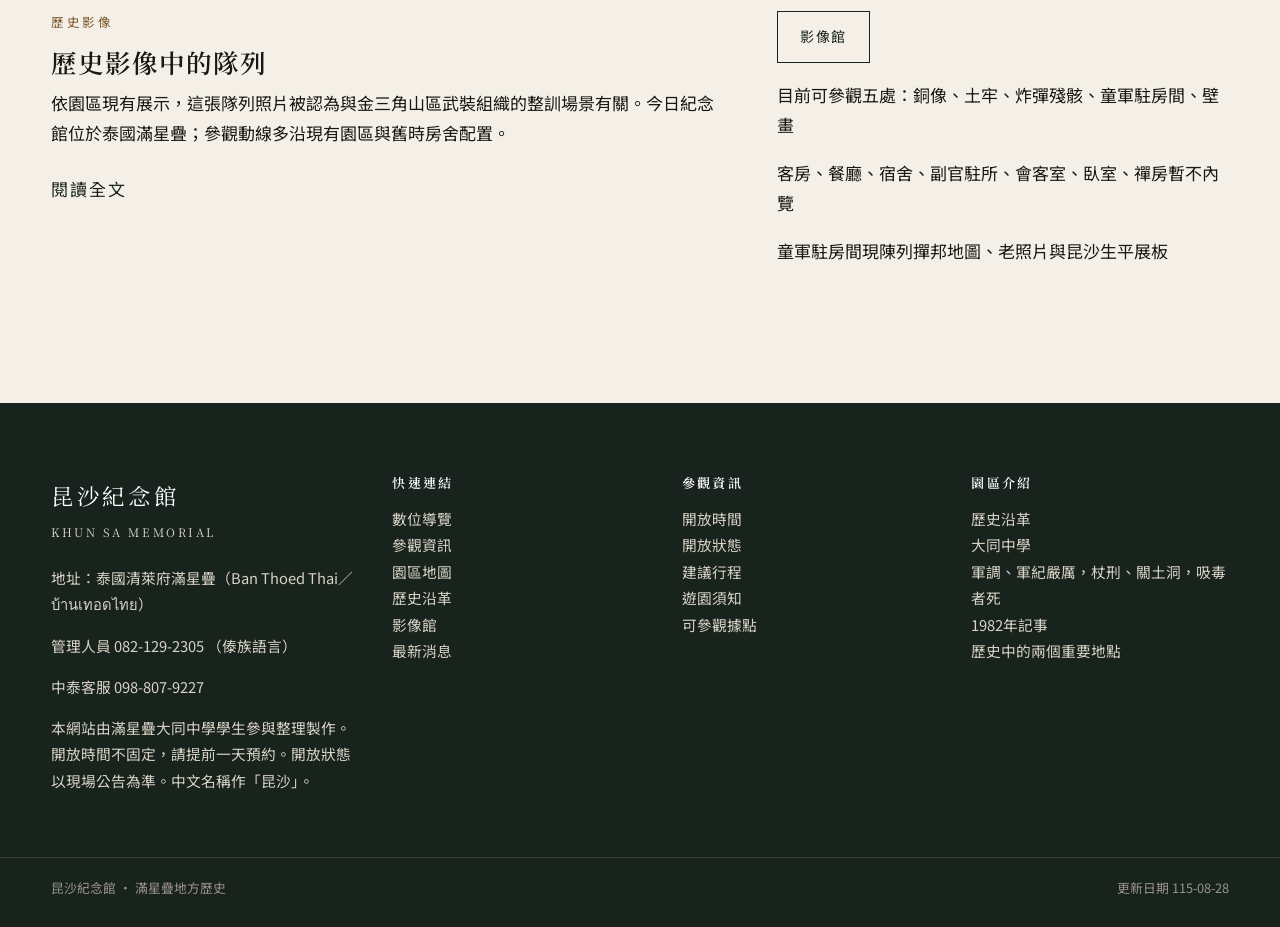
==== commit 9d94f389: "Update visiting hours to appointment-based contact with manager and support phone numbers. Co-author" ====
--- a/index.html
+++ b/index.html
@@ -35,7 +35,7 @@
       <div class="wrap visit-bar-inner">
       <a href="visit.html#hours">
         <span data-i18n="scHours">開放時間</span>
-        <small>08:00–17:00</small>
+        <small data-i18n="visitHoursShort">請預約</small>
       </a>
       <a href="map.html">
         <span data-i18n="scMap">園區地圖</span>
--- a/css/style.css
+++ b/css/style.css
@@ -894,6 +894,14 @@
   font-family: "Noto Serif TC", serif;
   font-size: 1.15rem;
 }
+.hours-box dd a {
+  color: inherit;
+  text-decoration: underline;
+  text-underline-offset: 3px;
+  min-height: 44px;
+  display: inline-flex;
+  align-items: center;
+}
 .map-visual img {
   width: 100%;
   aspect-ratio: 4 / 5;
@@ -1031,6 +1039,12 @@
 .site-foot ul { margin: 0; padding: 0; list-style: none; }
 .site-foot a { color: #d8d2c6; }
 .site-foot a:hover { color: #fff; }
+.site-foot p,
+.site-foot li,
+.foot-meta span {
+  overflow-wrap: anywhere;
+  word-break: break-word;
+}
 .foot-meta {
   display: flex;
   justify-content: space-between;
@@ -1094,6 +1108,33 @@
   .nav-links { display: none; }
   .menu-btn { display: grid; place-items: center; }
   .nav-tools > .lang { display: none; }
+  .home-page .site-nav {
+    background: rgba(244, 240, 231, 0.96);
+    box-shadow: 0 1px 0 var(--line);
+  }
+  .home-page .site-nav:not(.is-scrolled) .logo,
+  .home-page .site-nav:not(.is-scrolled) .menu-btn,
+  .home-page .site-nav:not(.is-scrolled) .nav-tools {
+    color: var(--ink);
+  }
+  .home-page .site-nav:not(.is-scrolled) .logo em { color: var(--muted); }
+  .home-page .site-nav:not(.is-scrolled) .menu-btn { border-color: var(--ink); }
+  .nav-bar {
+    justify-content: space-between;
+    gap: 12px;
+  }
+  .logo {
+    flex: 1 1 0;
+    max-width: calc(100% - 56px);
+  }
+  .nav-tools {
+    flex: 0 0 auto;
+  }
+  .js-reveal {
+    opacity: 1;
+    transform: none;
+    transition: none;
+  }
   .hero {
     height: min(70vh, 560px);
     min-height: 360px;
@@ -1113,6 +1154,10 @@
   .route { flex-direction: column; }
   .route-line { width: 1px; height: 20px; flex: none; margin: 0 auto; }
   .page { padding-top: 24px; }
+  .foot-meta {
+    flex-direction: column;
+    align-items: flex-start;
+  }
 }
 
 @media (max-width: 430px) {
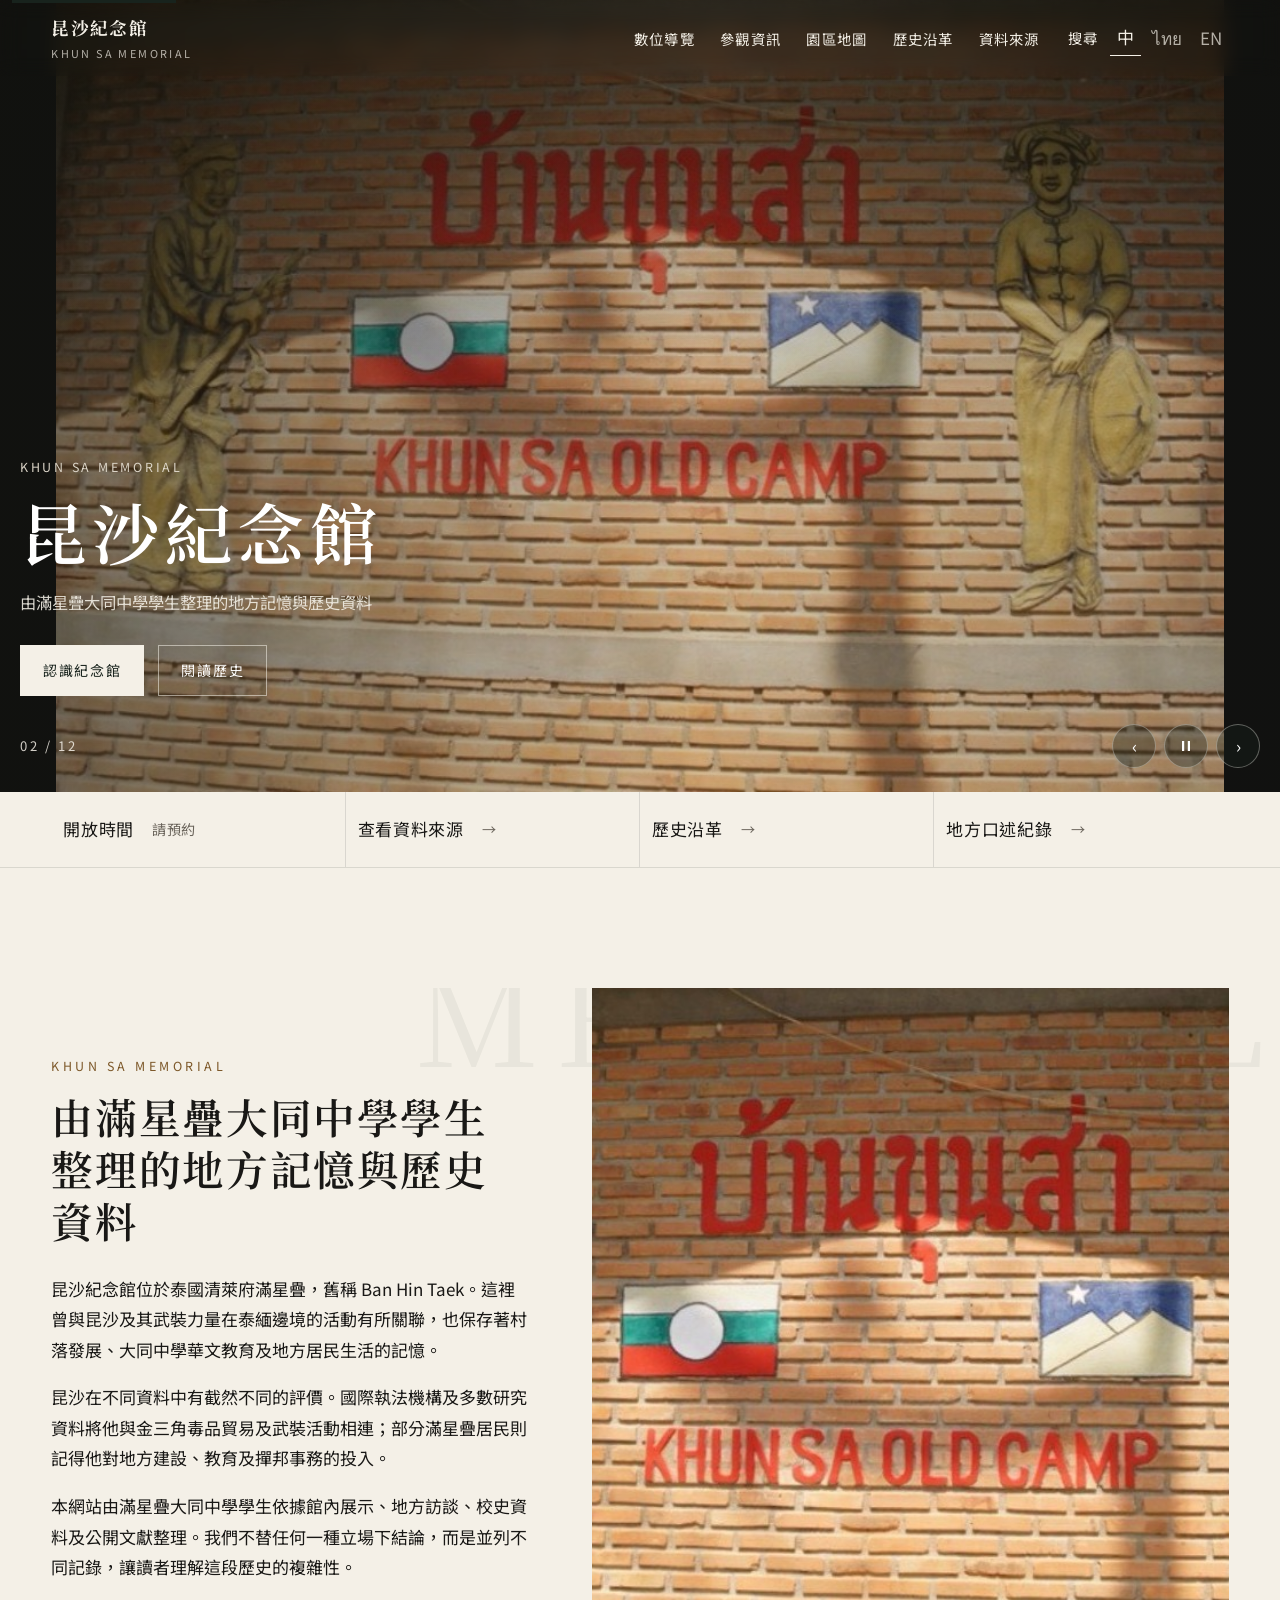
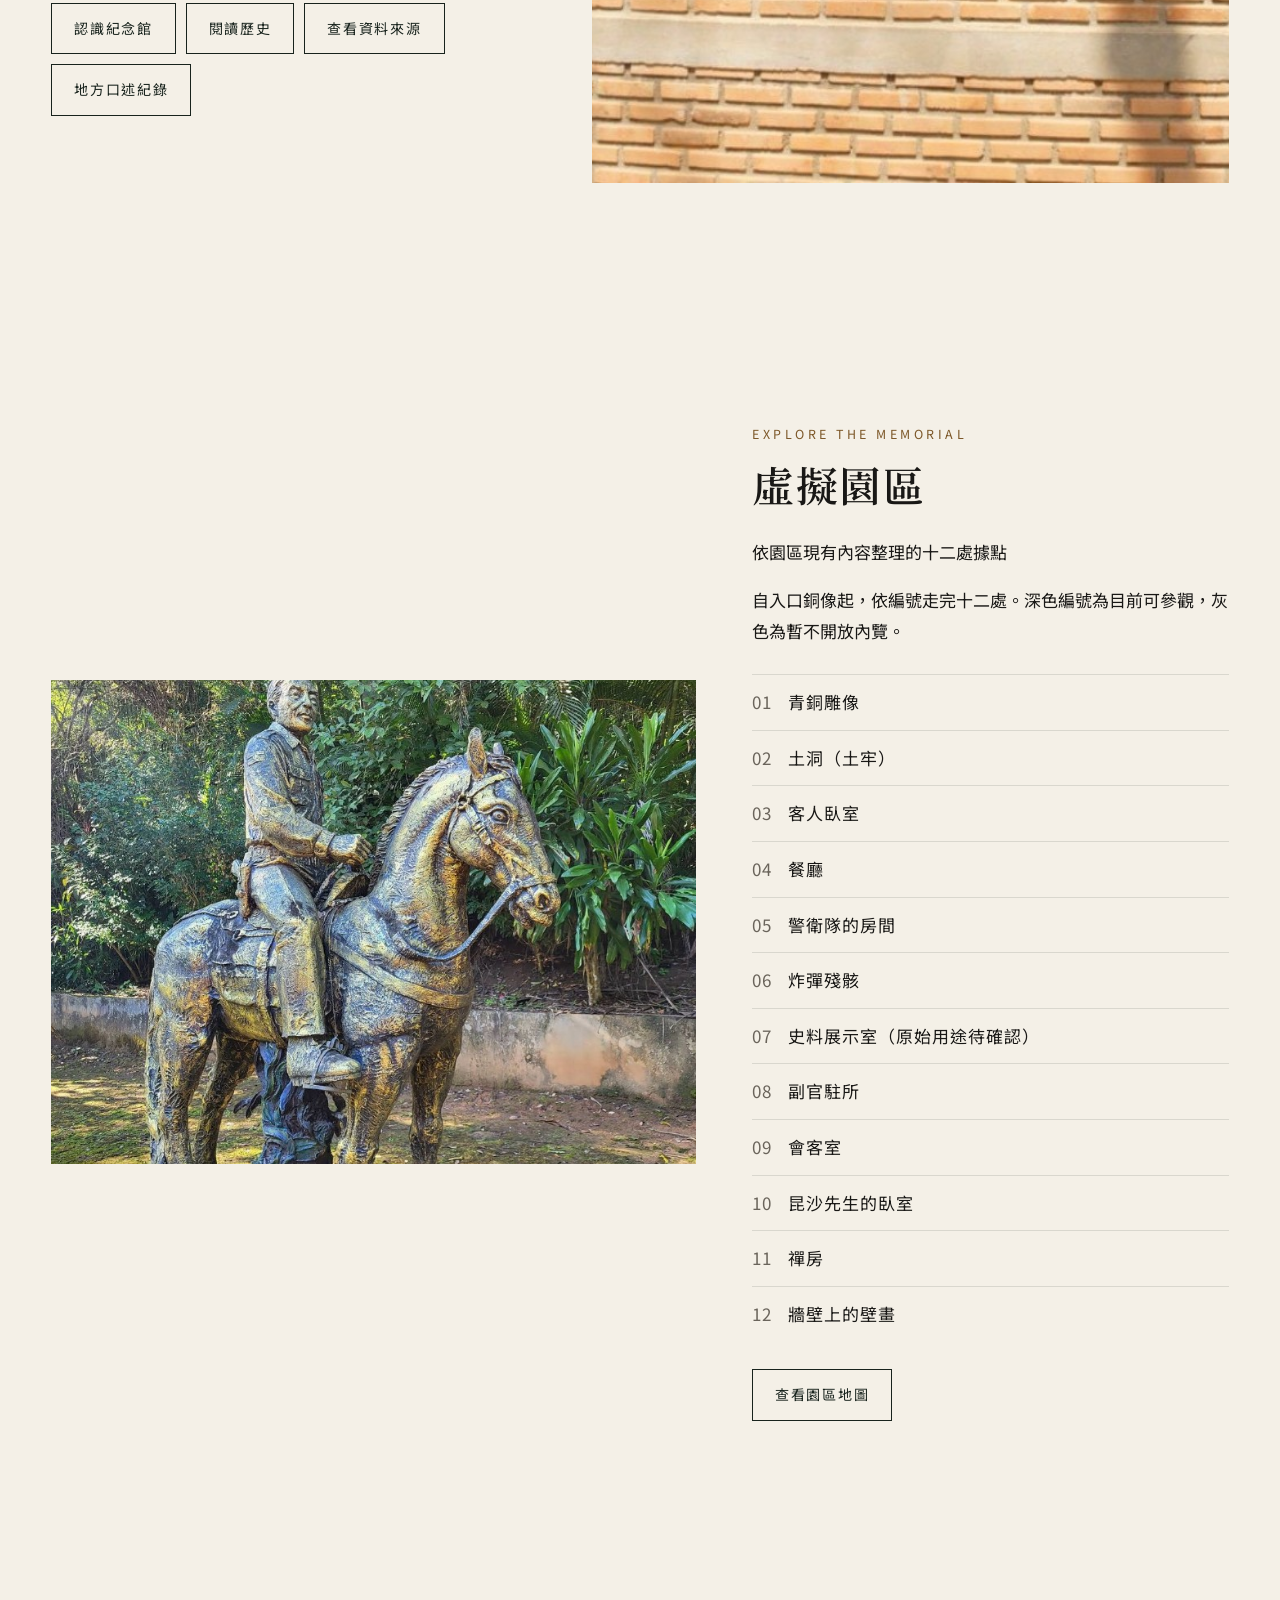
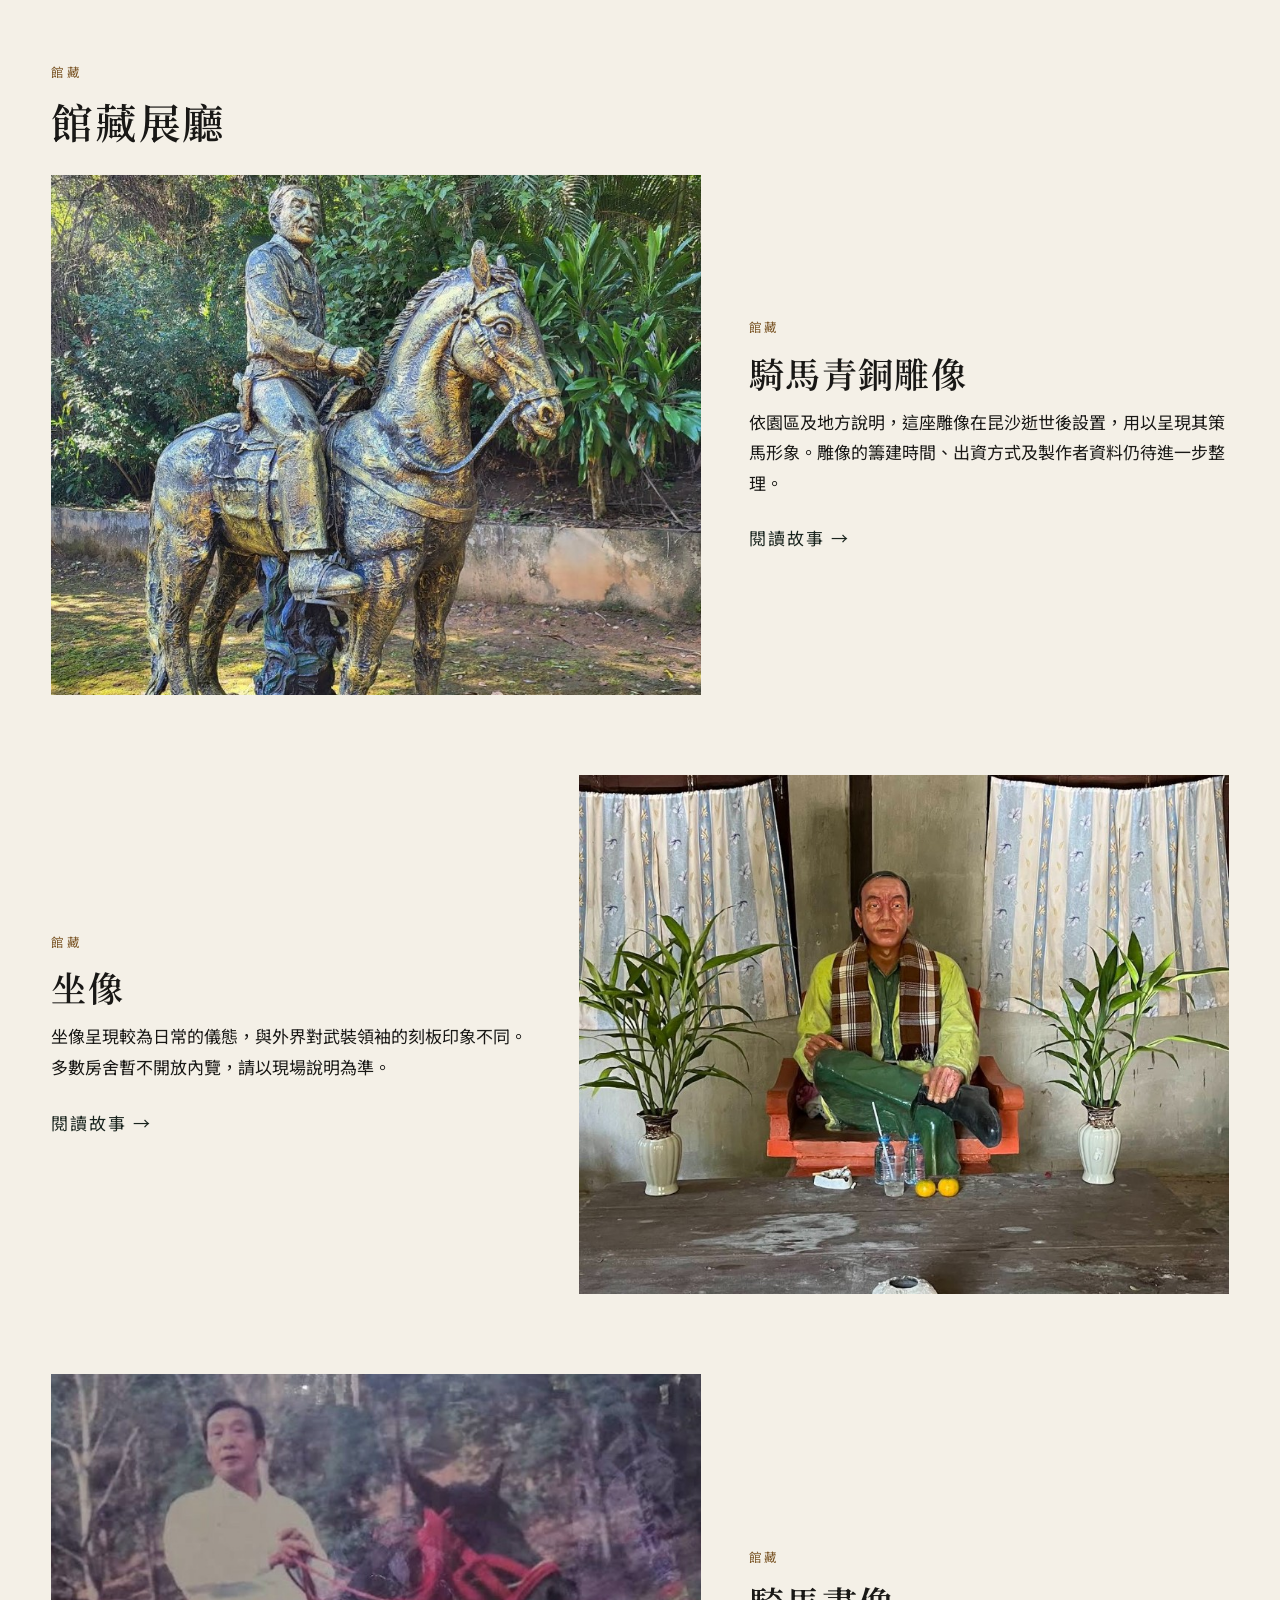
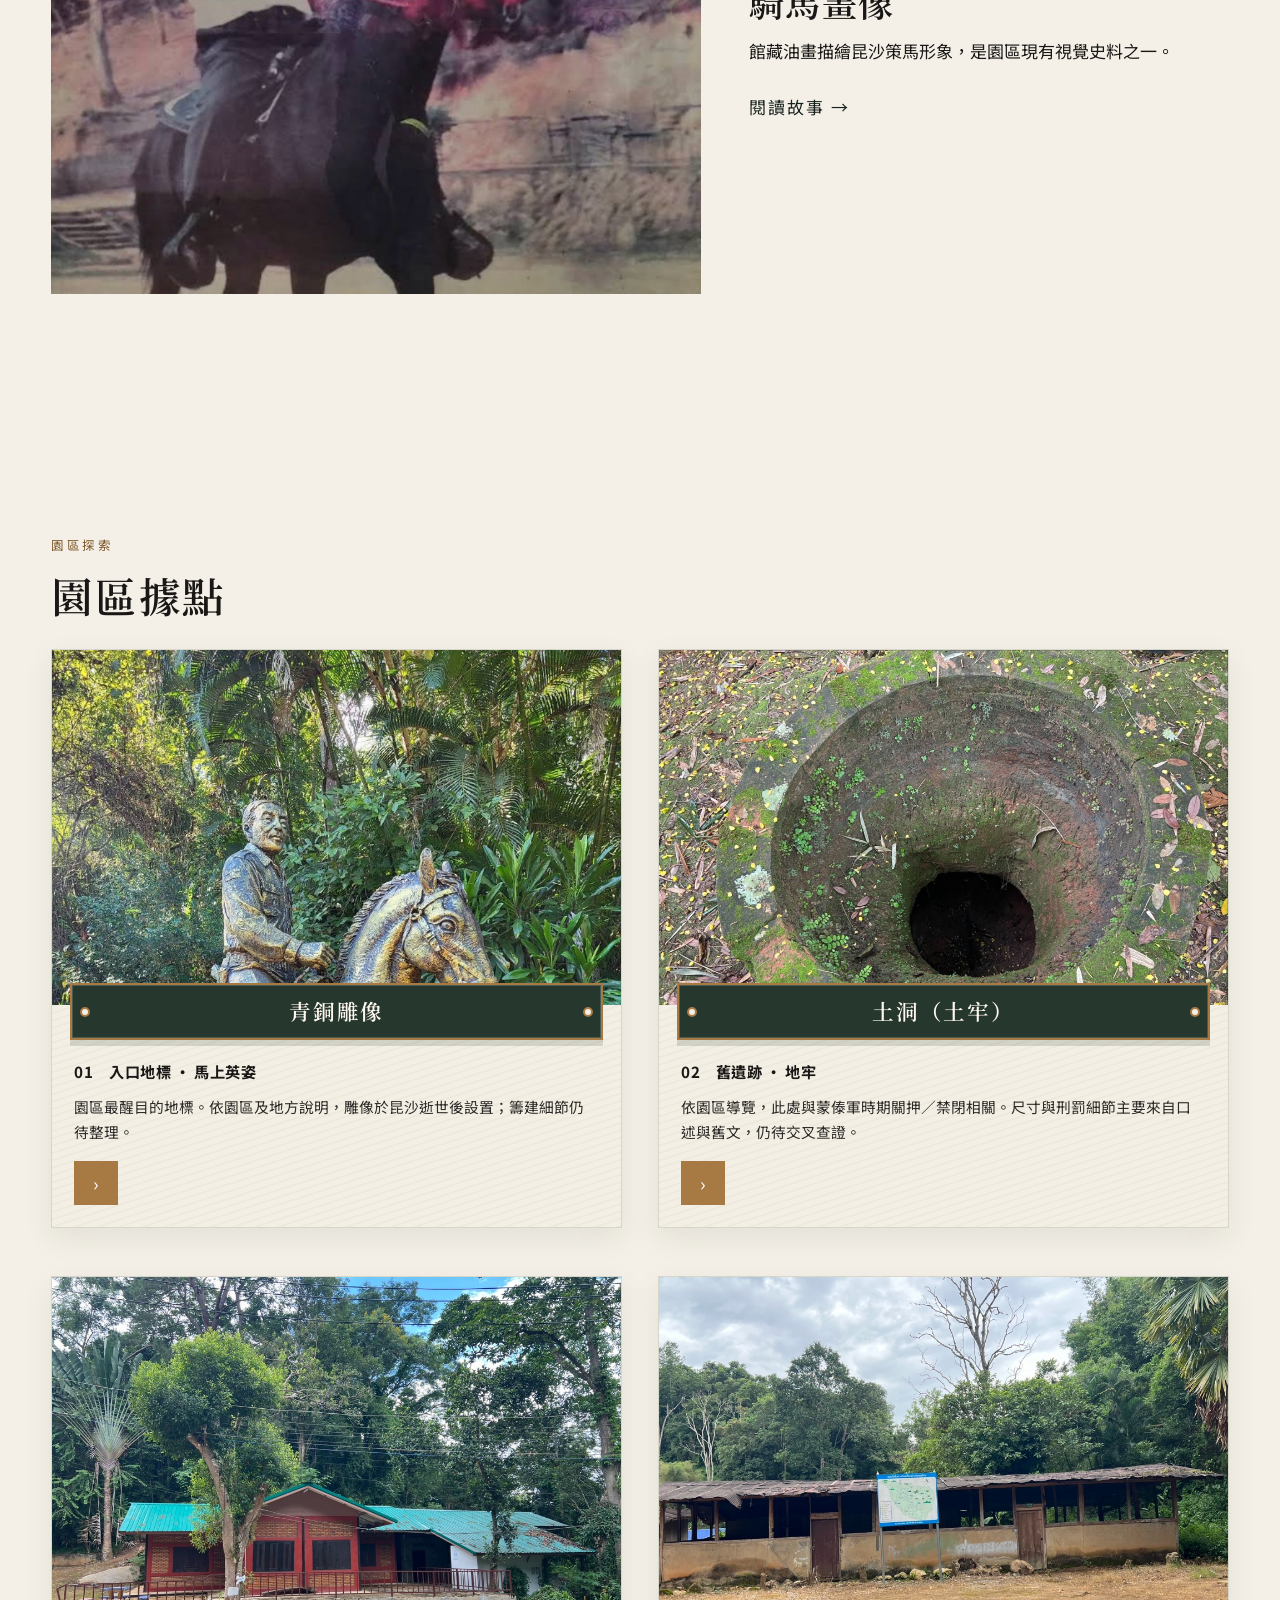
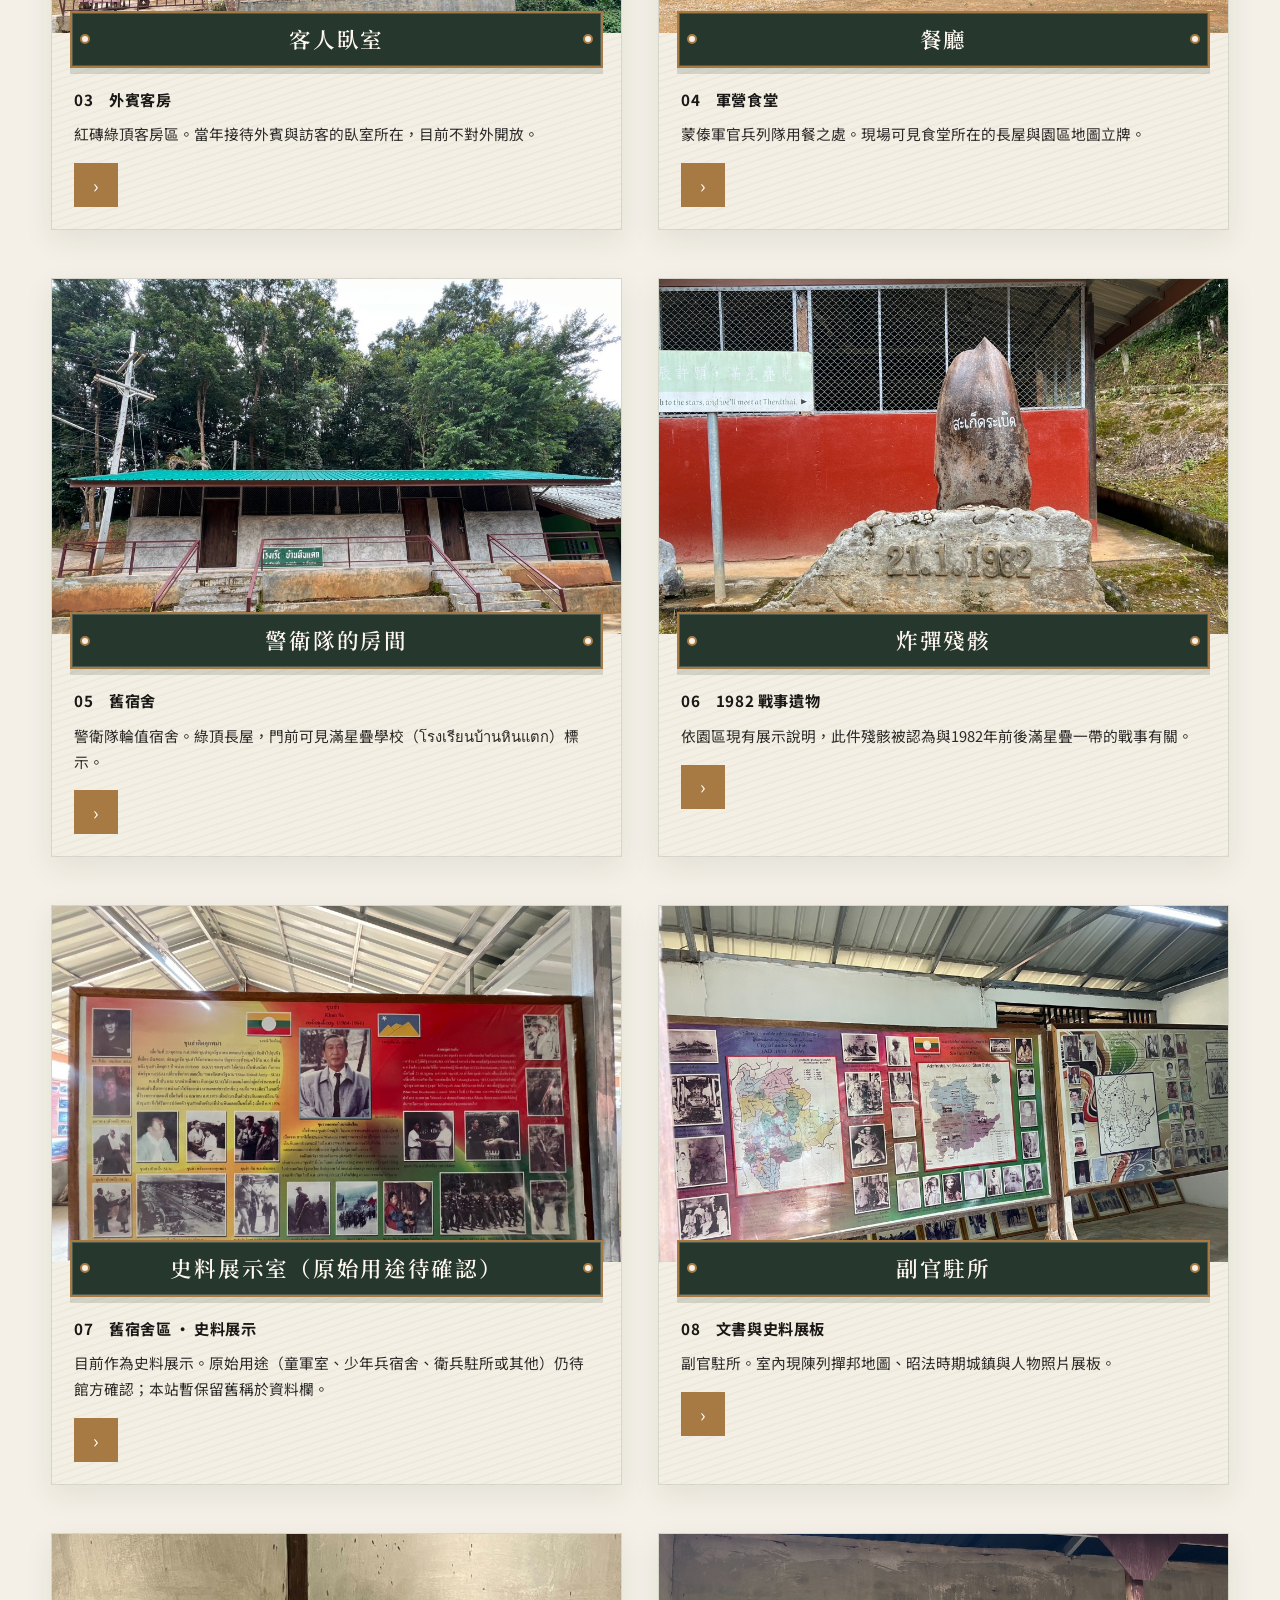
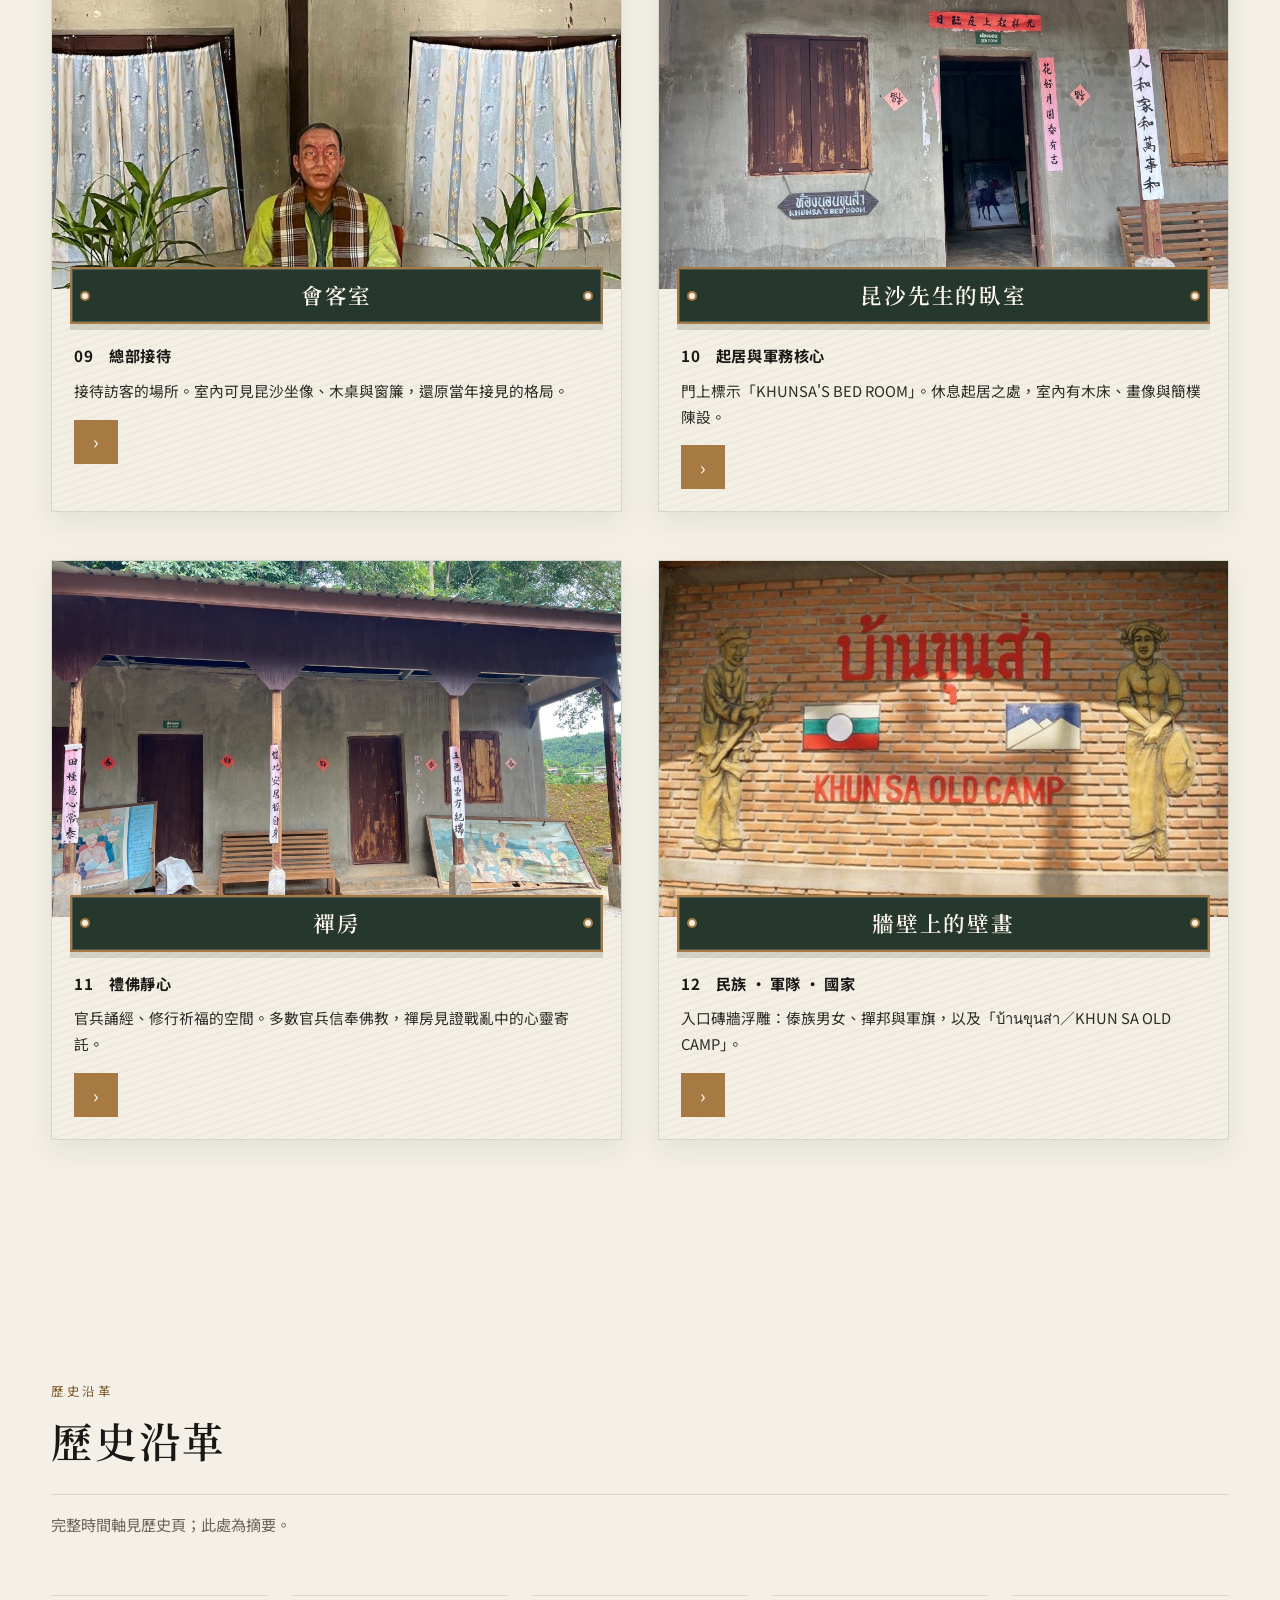
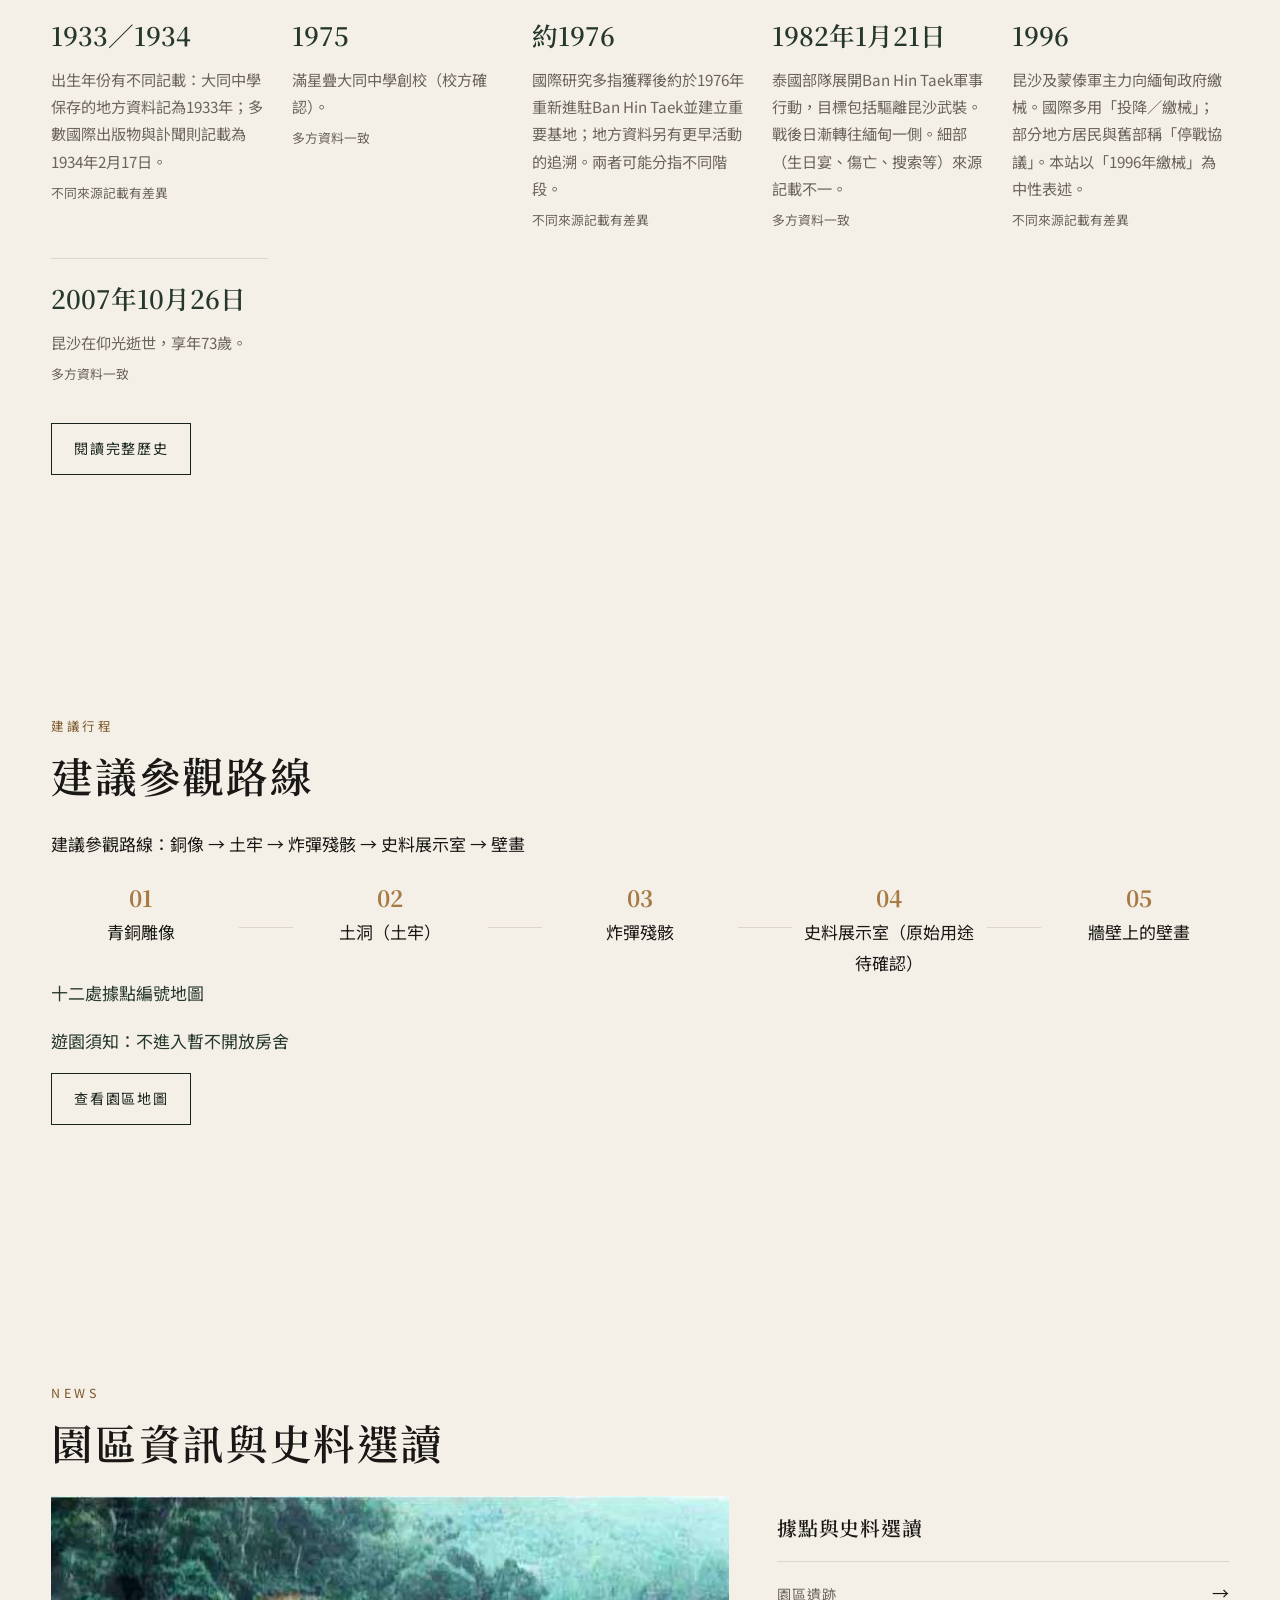
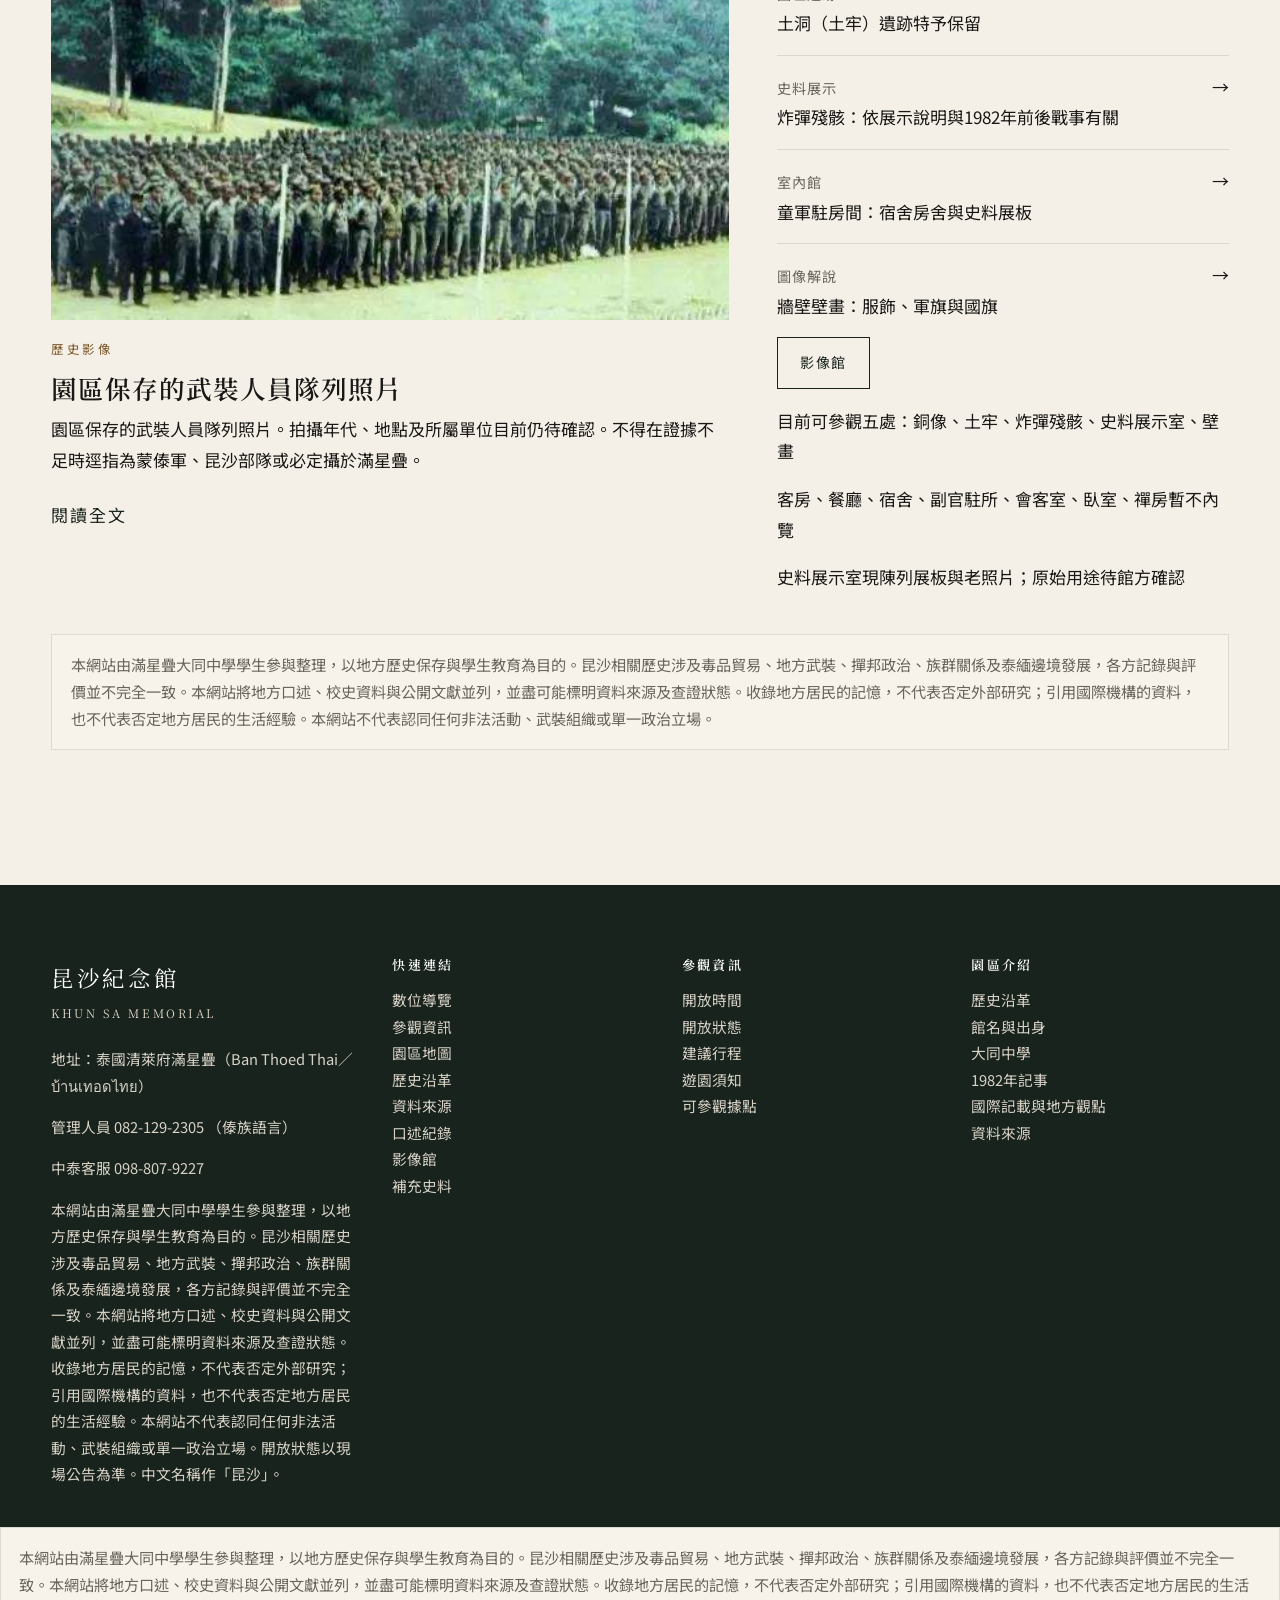
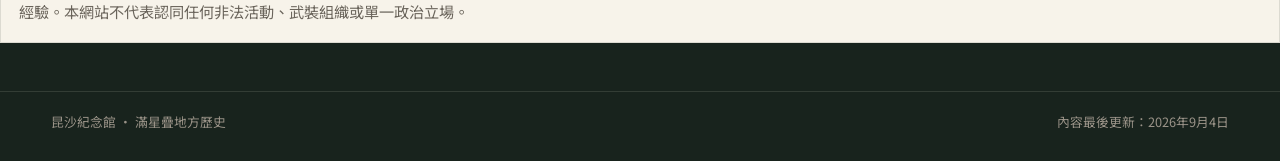
==== commit e5b1d00d: "Reframe the memorial site as student-curated local history with sourced chapters. Replace full-artic" ====
--- a/index.html
+++ b/index.html
@@ -4,10 +4,17 @@
   <meta charset="UTF-8">
   <meta name="viewport" content="width=device-width, initial-scale=1.0">
   <title>昆沙紀念館</title>
-  <meta name="description" content="滿星疊大同中學學生整理的地方歷史與昆沙紀念館數位導覽：參觀資訊、園區據點與歷史沿革。">
+  <meta name="description" content="由滿星疊大同中學學生整理的地方記憶與歷史資料：昆沙紀念館、園區據點、地方口述與公開文獻對照。">
   <link rel="stylesheet" href="css/style.css">
 </head>
 <body class="home-page" data-title="siteName">
+  <noscript>
+    <div class="wrap noscript-box">
+      <p><strong>昆沙紀念館</strong> — 由滿星疊大同中學學生整理的地方記憶與歷史資料。</p>
+      <p>地址：泰國清萊府滿星疊（Ban Thoed Thai／บ้านเทอดไทย）。預約電話：082-129-2305（傣族語言）／098-807-9227（中泰客服）。</p>
+      <p><a href="about.html">歷史沿革</a> · <a href="visit.html">參觀資訊</a> · <a href="sources.html">資料來源</a></p>
+    </div>
+  </noscript>
   <main id="main">
     <section class="hero" id="stage" aria-roledescription="carousel" aria-label="hero">
       <div class="hero-track" id="stage-track"></div>
@@ -15,10 +22,10 @@
       <div class="hero-copy">
           <p class="hero-kicker" data-i18n="siteEn">KHUN SA MEMORIAL</p>
           <h1 data-i18n="siteName">昆沙紀念館</h1>
-          <p class="hero-lead" data-i18n="slide1Text">入口銅像、土牢、炸彈殘骸、童軍駐房間與壁畫，是目前可以靠近觀看的據點。</p>
+          <p class="hero-lead" data-i18n="heroLeadNew">由滿星疊大同中學學生整理的地方記憶與歷史資料</p>
           <div class="hero-cta">
-            <a class="btn btn-solid" href="#orbit" data-i18n="ctaExplore">探索園區</a>
-            <a class="btn btn-ghost" href="visit.html" data-i18n="ctaVisit">參觀資訊</a>
+            <a class="btn btn-solid" href="guide.html" data-i18n="ctaMemorial">認識紀念館</a>
+            <a class="btn btn-ghost" href="about.html" data-i18n="ctaHistory">閱讀歷史</a>
           </div>
       </div>
       <div class="hero-ui">
@@ -37,16 +44,16 @@
         <span data-i18n="scHours">開放時間</span>
         <small data-i18n="visitHoursShort">請預約</small>
       </a>
-      <a href="map.html">
-        <span data-i18n="scMap">園區地圖</span>
+      <a href="sources.html">
+        <span data-i18n="ctaSources">查看資料來源</span>
         <small>→</small>
       </a>
       <a href="about.html">
         <span data-i18n="scHistory">歷史沿革</span>
         <small>→</small>
       </a>
-      <a href="#news">
-        <span data-i18n="scNews">最新消息</span>
+      <a href="oral-history.html">
+        <span data-i18n="ctaOral">地方口述紀錄</span>
         <small>→</small>
       </a>
       </div>
@@ -57,10 +64,17 @@
         <span class="intro-bg" aria-hidden="true">MEMORIAL</span>
         <div>
           <p class="kicker" data-i18n="siteEn">KHUN SA MEMORIAL</p>
-          <h2 data-i18n="introTitle">滿星疊地方歷史與紀念館</h2>
+          <h2 data-i18n="siteTagline">由滿星疊大同中學學生整理的地方記憶與歷史資料</h2>
           <div class="measure">
-            <p data-i18n="introLead">昆沙紀念館位於泰國清萊府滿星疊（Ban Thoed Thai，舊稱 Ban Hin Taek）。地方華文紀錄稱此地曾是昆沙在泰北安營的基地，也是大同中學所在的村子。</p>
-            <p data-i18n="bioText">本網站由滿星疊大同中學學生整理地方歷史、園區文化與相關史料。</p>
+            <p data-i18n="introLead"></p>
+            <p data-i18n="introP2"></p>
+            <p data-i18n="introP3"></p>
+          </div>
+          <div class="home-gates">
+            <a class="btn btn-line" href="guide.html" data-i18n="ctaMemorial">認識紀念館</a>
+            <a class="btn btn-line" href="about.html" data-i18n="ctaHistory">閱讀歷史</a>
+            <a class="btn btn-line" href="sources.html" data-i18n="ctaSources">查看資料來源</a>
+            <a class="btn btn-line" href="oral-history.html" data-i18n="ctaOral">地方口述紀錄</a>
           </div>
         </div>
         <figure>
@@ -78,7 +92,7 @@
           <p class="kicker" data-i18n="virtEn">Explore the Memorial</p>
           <h2 data-i18n="orbitTitle">虛擬園區</h2>
         <p data-i18n="virtLead">依園區現有內容整理的十二處據點</p>
-          <p data-i18n="mapP">自入口銅像起，依編號走完十二處。綠色編號為目前可參觀，灰色為暫不開放內覽。</p>
+          <p data-i18n="virtMapP">自入口銅像起，依編號走完十二處。深色編號為目前可參觀，灰色為暫不開放內覽。</p>
           <ul class="spot-lines" id="virt-lines"></ul>
           <a class="btn btn-line" href="map.html" data-i18n="viewMap">查看園區地圖</a>
         </div>
@@ -97,7 +111,7 @@
             <div class="ed-copy">
               <p class="kicker" data-i18n="hallKicker">館藏</p>
               <h3 data-i18n="hall1Title">騎馬青銅雕像</h3>
-              <p data-i18n="hall1Text">園區入口最醒目的地標。村民於昆沙先生過世後鑄成馬上英姿，還原他在金三角山區策馬的樣貌。</p>
+              <p data-i18n="hall1Text"></p>
               <a class="more" href="spot.html?id=1" data-i18n="readStory">閱讀故事 →</a>
             </div>
           </article>
@@ -108,7 +122,7 @@
             <div class="ed-copy">
               <p class="kicker" data-i18n="hallKicker">館藏</p>
               <h3 data-i18n="hall2Title">坐像</h3>
-              <p data-i18n="hall2Text">館內坐像呈現日常起居的樸實儀態，與外界對武裝領袖居所的刻板印象不同。</p>
+              <p data-i18n="hall2Text">坐像呈現較為日常的儀態，與外界對武裝領袖的刻板印象不同。多數房舍暫不開放內覽，請以現場說明為準。</p>
               <a class="more" href="spot.html?id=9" data-i18n="readStory">閱讀故事 →</a>
             </div>
           </article>
@@ -119,7 +133,7 @@
             <div class="ed-copy">
               <p class="kicker" data-i18n="hallKicker">館藏</p>
               <h3 data-i18n="hall3Title">騎馬畫像</h3>
-              <p data-i18n="hall3Text">館藏油畫描繪昆沙策馬形象，是紀念館內重要的視覺史料。</p>
+              <p data-i18n="hall3Text">館藏油畫描繪昆沙策馬形象，是園區現有視覺史料之一。年代與來源細節仍待整理。</p>
               <a class="more" href="about.html" data-i18n="readStory">閱讀故事 →</a>
             </div>
           </article>
@@ -140,37 +154,17 @@
       <div class="wrap">
         <p class="kicker" data-i18n="navHistory">歷史沿革</p>
         <h2 data-i18n="timelineTitle">歷史沿革</h2>
-        <div class="timeline">
-          <div class="tl-item">
-            <b data-i18n="tl1960y">1960s</b>
-            <p data-i18n="tl1960"></p>
-          </div>
-          <div class="tl-item">
-            <b data-i18n="tl1975y">1975</b>
-            <p data-i18n="tl1975"></p>
-          </div>
-          <div class="tl-item">
-            <b data-i18n="tl1982y">1982</b>
-            <p data-i18n="tl1982"></p>
-          </div>
-          <div class="tl-item">
-            <b data-i18n="tl1993y">1993</b>
-            <p data-i18n="tl1993"></p>
-          </div>
-          <div class="tl-item">
-            <b data-i18n="tl2007y">2007</b>
-            <p data-i18n="tl2007"></p>
-          </div>
-        </div>
-        <a class="btn btn-line" href="about.html" data-i18n="readHistory">閱讀完整歷史</a>
+        <p class="note" data-i18n="tlNote">完整時間軸見歷史頁；此處為摘要。</p>
+        <div class="timeline" id="home-timeline"></div>
+        <a class="btn btn-line" href="about.html#timeline-full" data-i18n="readHistory">閱讀完整歷史</a>
       </div>
     </section>
 
     <section class="section js-reveal" id="route-home">
       <div class="wrap">
         <p class="kicker" data-i18n="recTitle">建議行程</p>
-        <h2 data-i18n="visitRouteH">建議行程</h2>
-        <p data-i18n="rec1">半日開放路線：銅像 → 土牢 → 炸彈殘骸 → 導覽室 → 壁畫</p>
+        <h2 data-i18n="visitRouteH">建議參觀路線</h2>
+        <p data-i18n="rec1">建議參觀路線：銅像 → 土牢 → 炸彈殘骸 → 史料展示室 → 壁畫</p>
         <div class="route" id="home-route"></div>
         <p><a href="map.html" data-i18n="rec2">十二處據點編號地圖</a></p>
         <p><a href="visit.html#rules" data-i18n="rec3">遊園須知：不進入暫不開放房舍</a></p>
@@ -180,34 +174,37 @@
 
     <section class="section js-reveal" id="news">
       <div class="wrap">
-        <p class="kicker" data-i18n="newsKicker">NEWS</p>
-        <h2 data-i18n="newsTitle">園內情報</h2>
+        <p class="kicker" data-i18n="newsKicker">NOTES</p>
+        <h2 data-i18n="newsTitle">園區資訊與史料選讀</h2>
         <div class="news-layout">
           <article class="news-feature">
-            <a href="about.html">
+            <a href="about.html#limits">
               <img src="images/photos/01.jpg" alt="" data-i18n-alt="newsFeatureTitle" loading="lazy">
             </a>
             <p class="kicker" data-i18n="newsFeatureKicker">歷史影像</p>
-            <h3 data-i18n="newsFeatureTitle">歷史影像中的隊列</h3>
-            <p data-i18n="newsFeatureText">滿星疊營地曾是蒙傣軍駐紮與整訓之地。這張隊列照片留下官兵列隊、山林為幕的現場尺度，也說明今日紀念館何以沿著舊日營區動線開放參觀。</p>
+            <h3 data-i18n="newsFeatureTitle">園區保存的武裝人員隊列照片</h3>
+            <p data-i18n="newsFeatureText"></p>
             <a class="more" href="about.html" data-i18n="readMore">閱讀全文</a>
           </article>
           <div>
-            <h3 data-i18n="newsUpdates">園區動態</h3>
+            <h3 data-i18n="newsUpdates">據點與史料選讀</h3>
             <div class="news-list" id="news-list"></div>
             <p><a class="btn btn-line" href="archive.html" data-i18n="navGallery">影像館</a></p>
-            <p data-i18n="newsU1">目前可參觀五處：銅像、土牢、炸彈殘骸、導覽室、壁畫</p>
-            <p data-i18n="newsU2">客房、餐廳、宿舍、副官住所、會客室、臥室、禪房暫不內覽</p>
-            <p data-i18n="newsU3">童軍駐房間現陳列撣邦地圖、老照片與昆沙生平展板</p>
-          </div>
-        </div>
+            <p data-i18n="newsU1">目前可參觀五處：銅像、土牢、炸彈殘骸、史料展示室、壁畫</p>
+            <p data-i18n="newsU2">客房、餐廳、宿舍、副官駐所、會客室、臥室、禪房暫不內覽</p>
+            <p data-i18n="newsU3">史料展示室現陳列展板與老照片；原始用途待館方確認</p>
+          </div>
+        </div>
+        <p class="site-statement" data-i18n="siteStatement"></p>
       </div>
     </section>
   </main>
 
   <script src="js/spots.js"></script>
   <script src="js/i18n.js"></script>
+  <script src="js/i18n-patch.js"></script>
   <script src="js/i18n-spots.js"></script>
+  <script src="js/timeline-data.js"></script>
   <script src="js/layout.js"></script>
   <script src="js/home.js"></script>
 </body>
--- a/css/style.css
+++ b/css/style.css
@@ -1436,3 +1436,144 @@
   .archive-dialog-stage { grid-template-columns: 1fr; }
   .archive-dialog-stage .archive-nav { width: 100%; }
 }
+
+/* �X�X Student curation / credibility / sources �X�X */
+.home-gates {
+  display: flex;
+  flex-wrap: wrap;
+  gap: 10px;
+  margin-top: 1.25rem;
+}
+.cred-tag {
+  display: inline-block;
+  margin: 0 6px 6px 0;
+  padding: 4px 10px;
+  border: 1px solid var(--line);
+  border-radius: 2px;
+  font-size: 0.78rem;
+  letter-spacing: 0.02em;
+  cursor: pointer;
+  background: #e8efe6;
+  color: #2f4538;
+}
+.cred-tag--differ { background: #ebe4d8; color: #5a4a36; }
+.cred-tag--oral { background: #e4e8ed; color: #3a4654; }
+.cred-tag--pending { background: #e9e7e2; color: #5a5852; }
+.cred-tag--agree { background: #e4eee6; color: #2f4538; }
+.cred-inline {
+  display: inline-block;
+  margin-top: 0.35rem;
+  color: var(--muted);
+  font-size: 0.8rem;
+}
+.fn-ref {
+  font-size: 0.85em;
+  margin-right: 0.25rem;
+  white-space: nowrap;
+}
+.chapter-head {
+  display: flex;
+  flex-direction: column;
+  gap: 0.5rem;
+  margin-bottom: 0.75rem;
+}
+.chapter-meta { display: flex; flex-wrap: wrap; align-items: center; gap: 4px; }
+.history-chapter { margin-bottom: 2.5rem; max-width: 100%; }
+.method-box {
+  padding: 1.25rem 1.35rem;
+  margin-bottom: 2rem;
+  background: var(--white);
+  border-left: 3px solid var(--forest-2);
+}
+.toc {
+  margin: 0 0 2rem;
+  padding: 1rem 1.2rem;
+  background: var(--paper);
+  border: 1px solid var(--line);
+  overflow-x: auto;
+}
+.toc ol { margin: 0.5rem 0 0; padding-left: 1.2rem; }
+.tl-cards { display: grid; gap: 12px; }
+.tl-card {
+  display: grid;
+  grid-template-columns: minmax(7rem, 9rem) minmax(0, 1fr);
+  gap: 12px;
+  padding: 12px 14px;
+  background: var(--white);
+  border: 1px solid var(--line);
+}
+.tl-card-year { font-weight: 700; color: var(--forest-2); }
+.tl-meta { color: var(--muted); font-size: 0.9rem; }
+.source-card, .oral-card {
+  margin-bottom: 1.5rem;
+  padding: 1rem 1.15rem;
+  background: var(--white);
+  border: 1px solid var(--line);
+  overflow-wrap: anywhere;
+}
+.source-dl {
+  display: grid;
+  grid-template-columns: minmax(7rem, 10rem) minmax(0, 1fr);
+  gap: 0.35rem 1rem;
+  margin: 0.75rem 0 0;
+}
+.source-dl dt { color: var(--muted); font-size: 0.85rem; }
+.source-dl dd { margin: 0; }
+.site-statement, .foot-statement {
+  margin-top: 1.5rem;
+  padding: 1rem 1.15rem;
+  font-size: 0.95rem;
+  color: var(--muted);
+  background: var(--paper);
+  border: 1px solid var(--line);
+  max-width: 100%;
+}
+.date-line { font-size: 0.9rem; }
+.search-type {
+  display: inline-block;
+  margin-bottom: 0.35rem;
+  padding: 2px 8px;
+  font-size: 0.75rem;
+  background: #e4e8ed;
+  color: #3a4654;
+}
+.search-hit { margin-bottom: 1.25rem; padding-bottom: 1rem; border-bottom: 1px solid var(--line); }
+.contribute-form {
+  display: grid;
+  gap: 12px;
+  max-width: 40rem;
+}
+.contribute-form label { display: grid; gap: 4px; }
+.contribute-form input,
+.contribute-form textarea,
+.contribute-form select {
+  width: 100%;
+  max-width: 100%;
+  padding: 10px 12px;
+  border: 1px solid var(--line);
+  background: var(--white);
+}
+.contribute-form .check { display: flex; align-items: flex-start; gap: 8px; }
+.noscript-box {
+  padding: 1rem;
+  margin: 1rem auto;
+  background: #fff8e8;
+  border: 1px solid var(--line);
+}
+.oral-intro { margin-bottom: 1.5rem; }
+
+@media (max-width: 768px) {
+  .tl-card { grid-template-columns: 1fr; }
+  .source-dl { grid-template-columns: 1fr; }
+  .toc { font-size: 0.95rem; }
+  .article-flow, .prose, .measure { overflow-wrap: anywhere; word-break: break-word; }
+}
+
+@media print {
+  .site-nav, .drawer, .hero-ui, .visit-bar, .menu-btn, .lang, .fs, .skip, .hero-ctrls { display: none !important; }
+  body { background: #fff; color: #000; font-size: 11pt; }
+  a { color: #000; text-decoration: underline; }
+  .hero { min-height: auto; }
+  .cred-tag { border-color: #999; }
+  .page, .wrap { max-width: none; padding: 0; }
+}
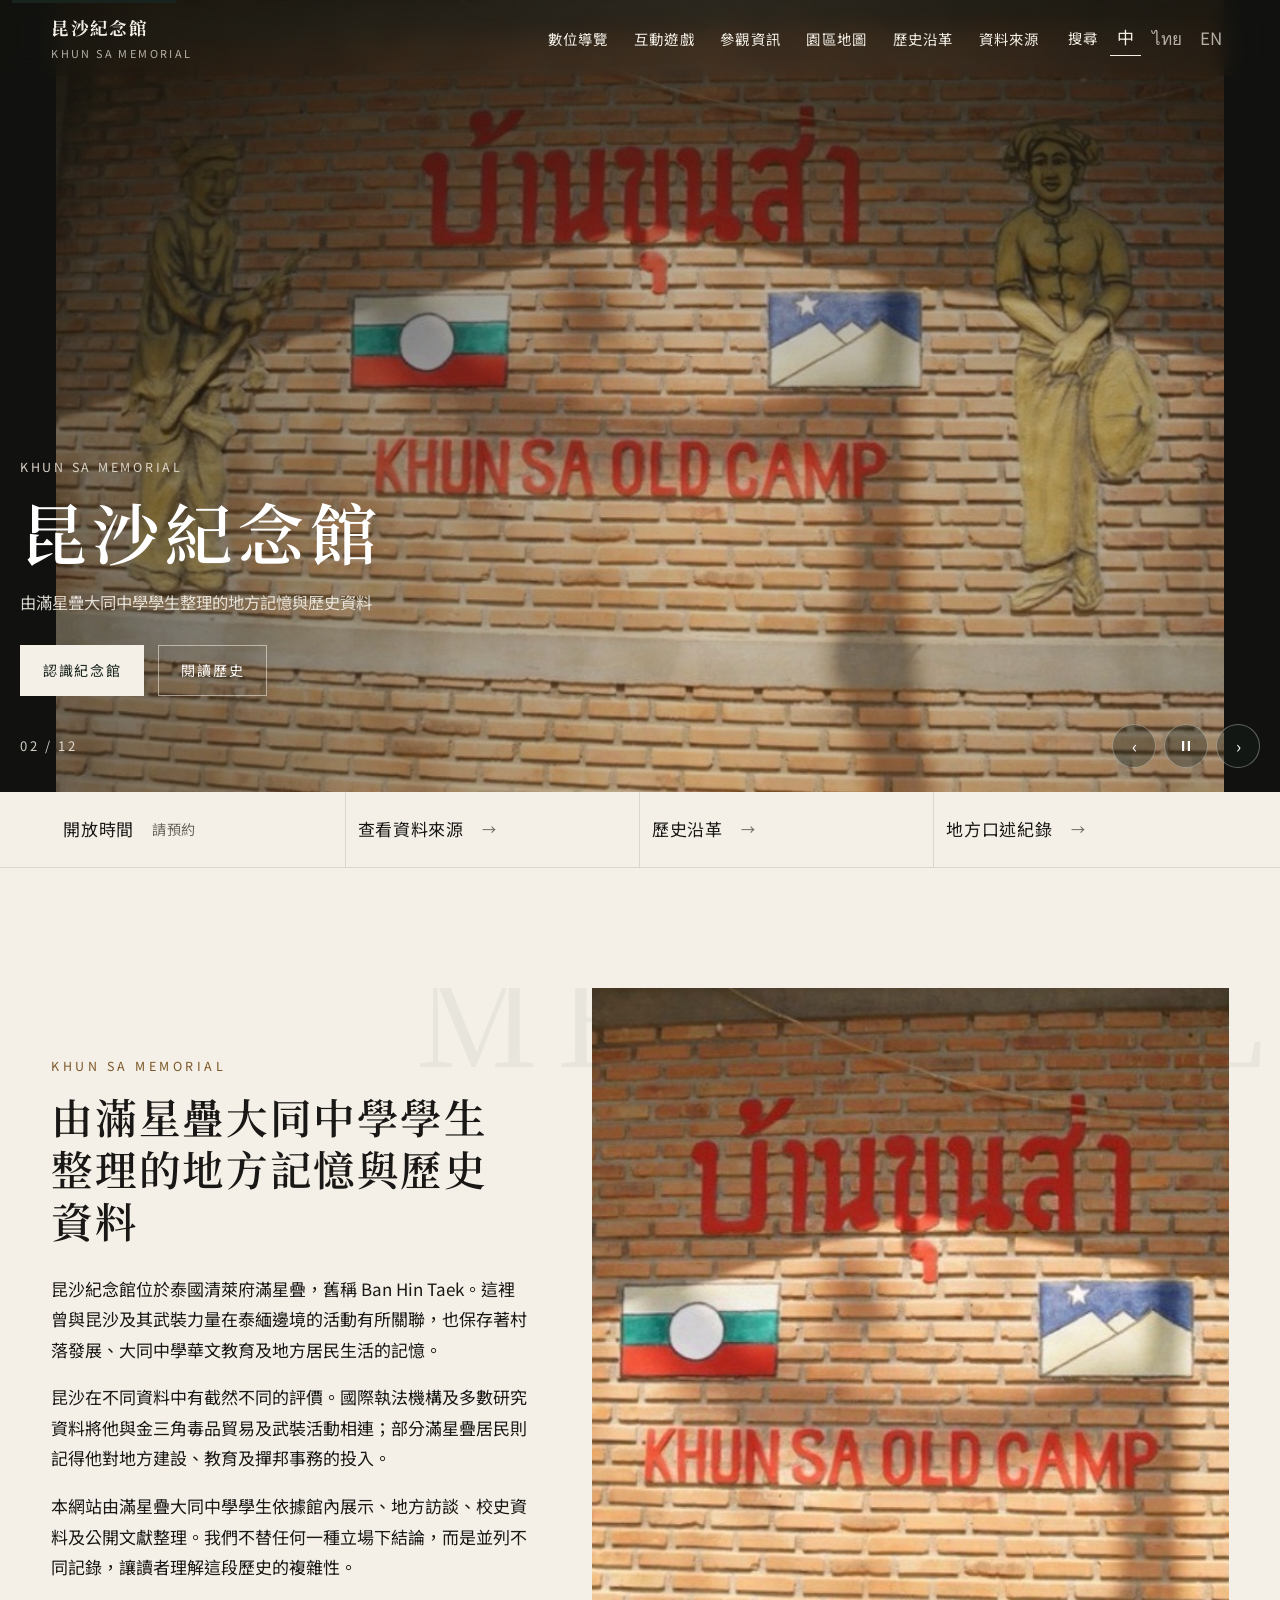
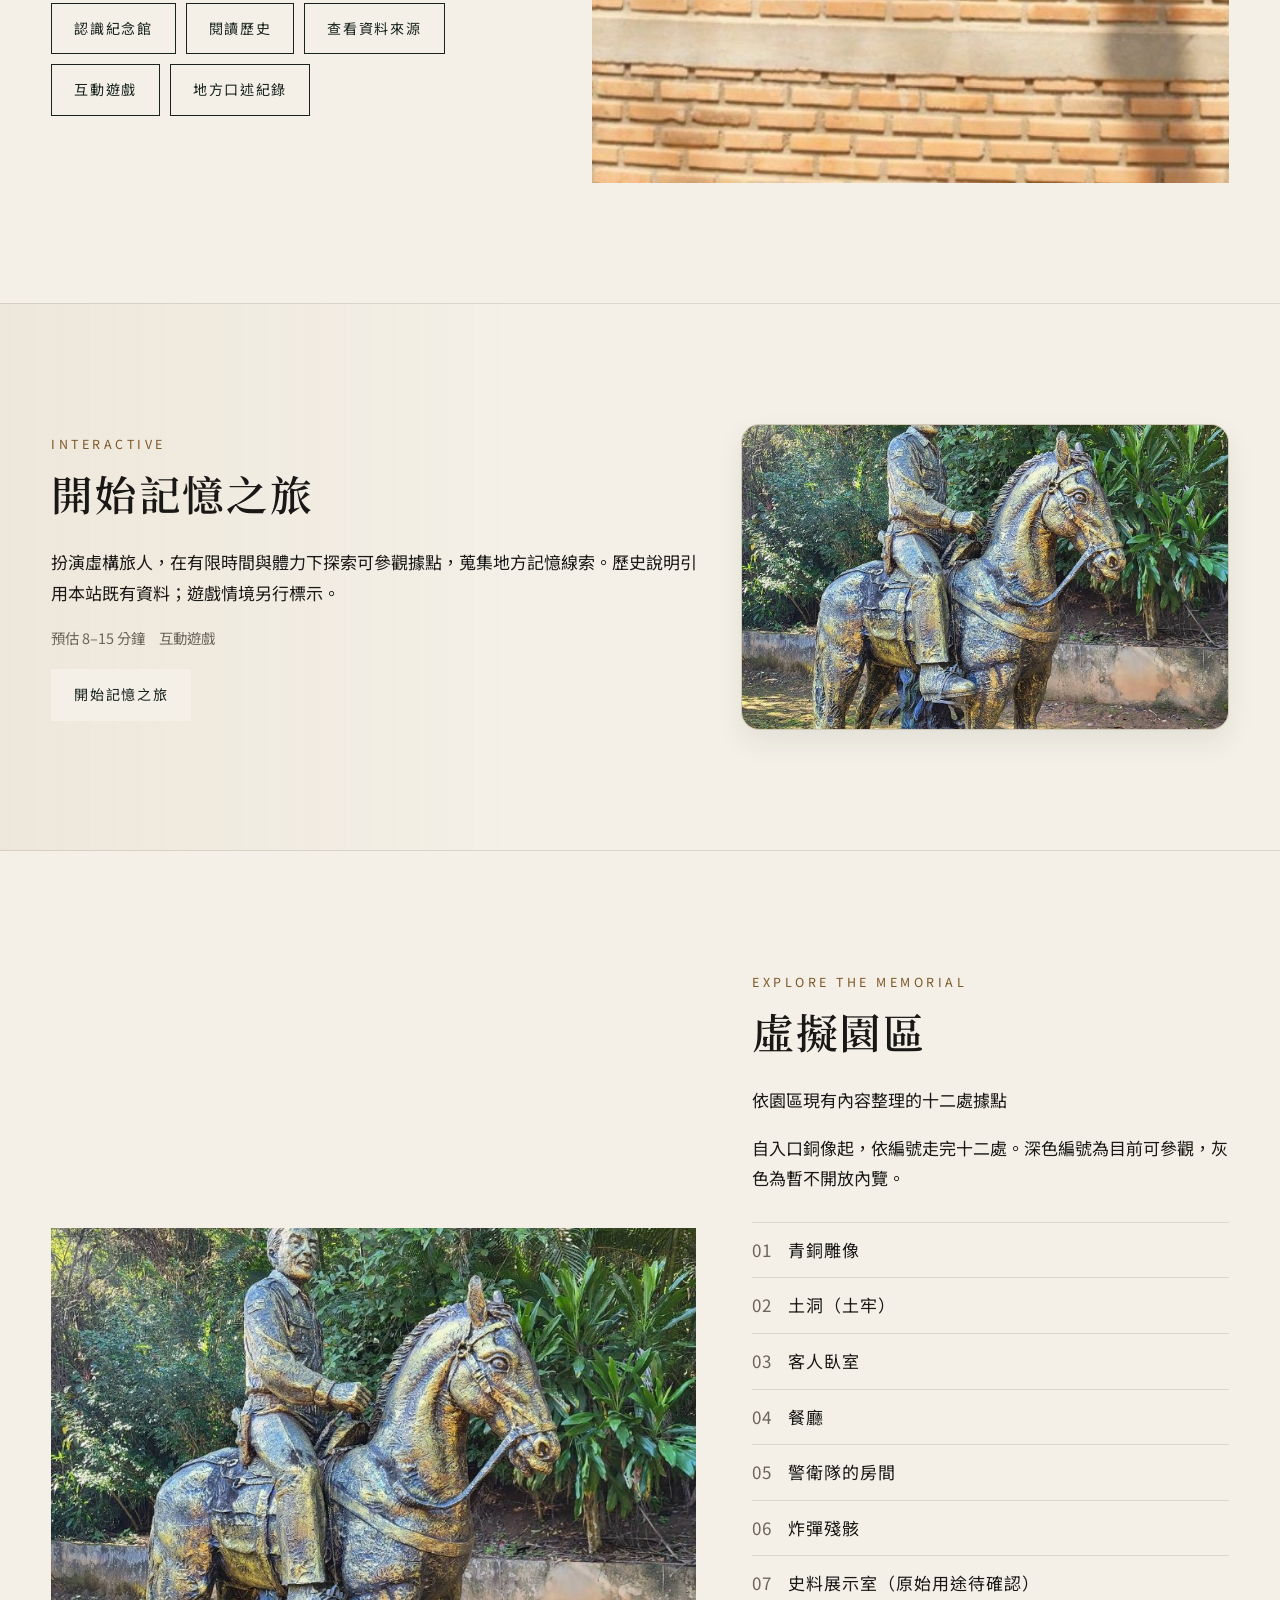
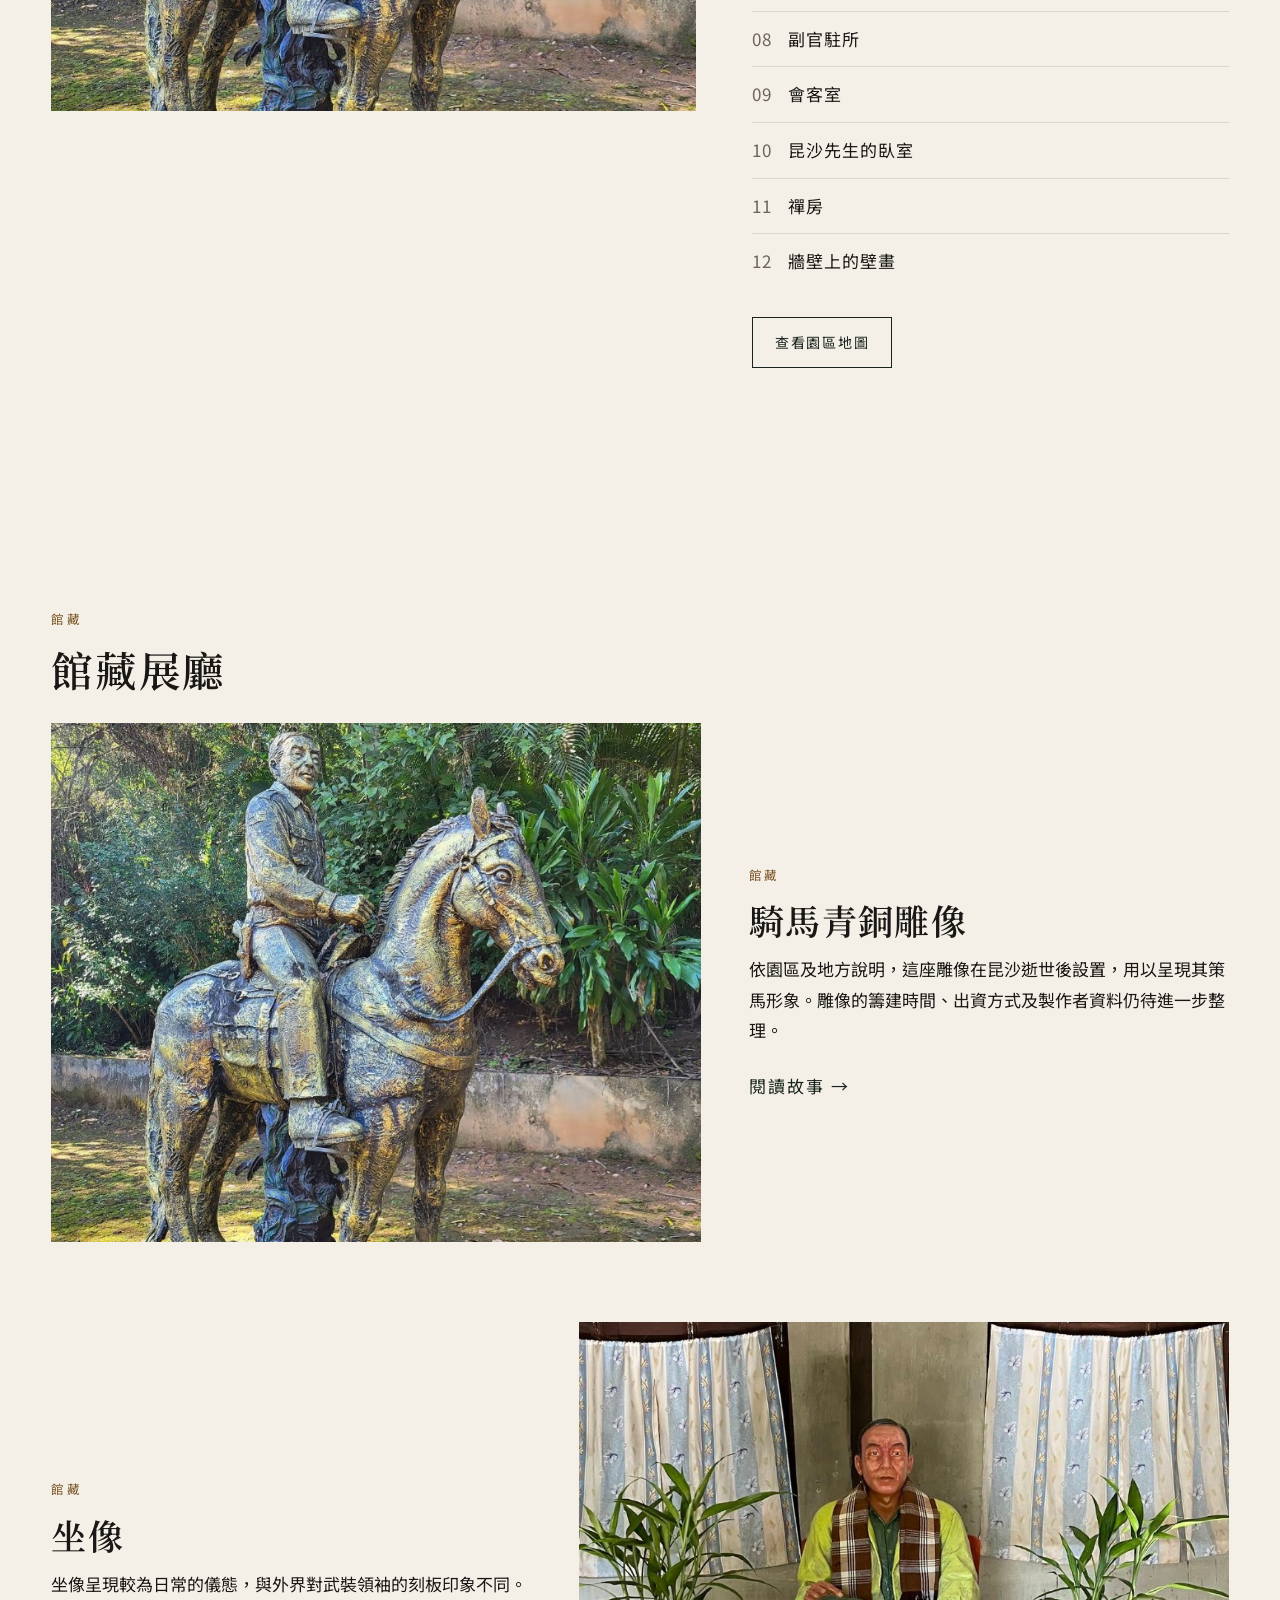
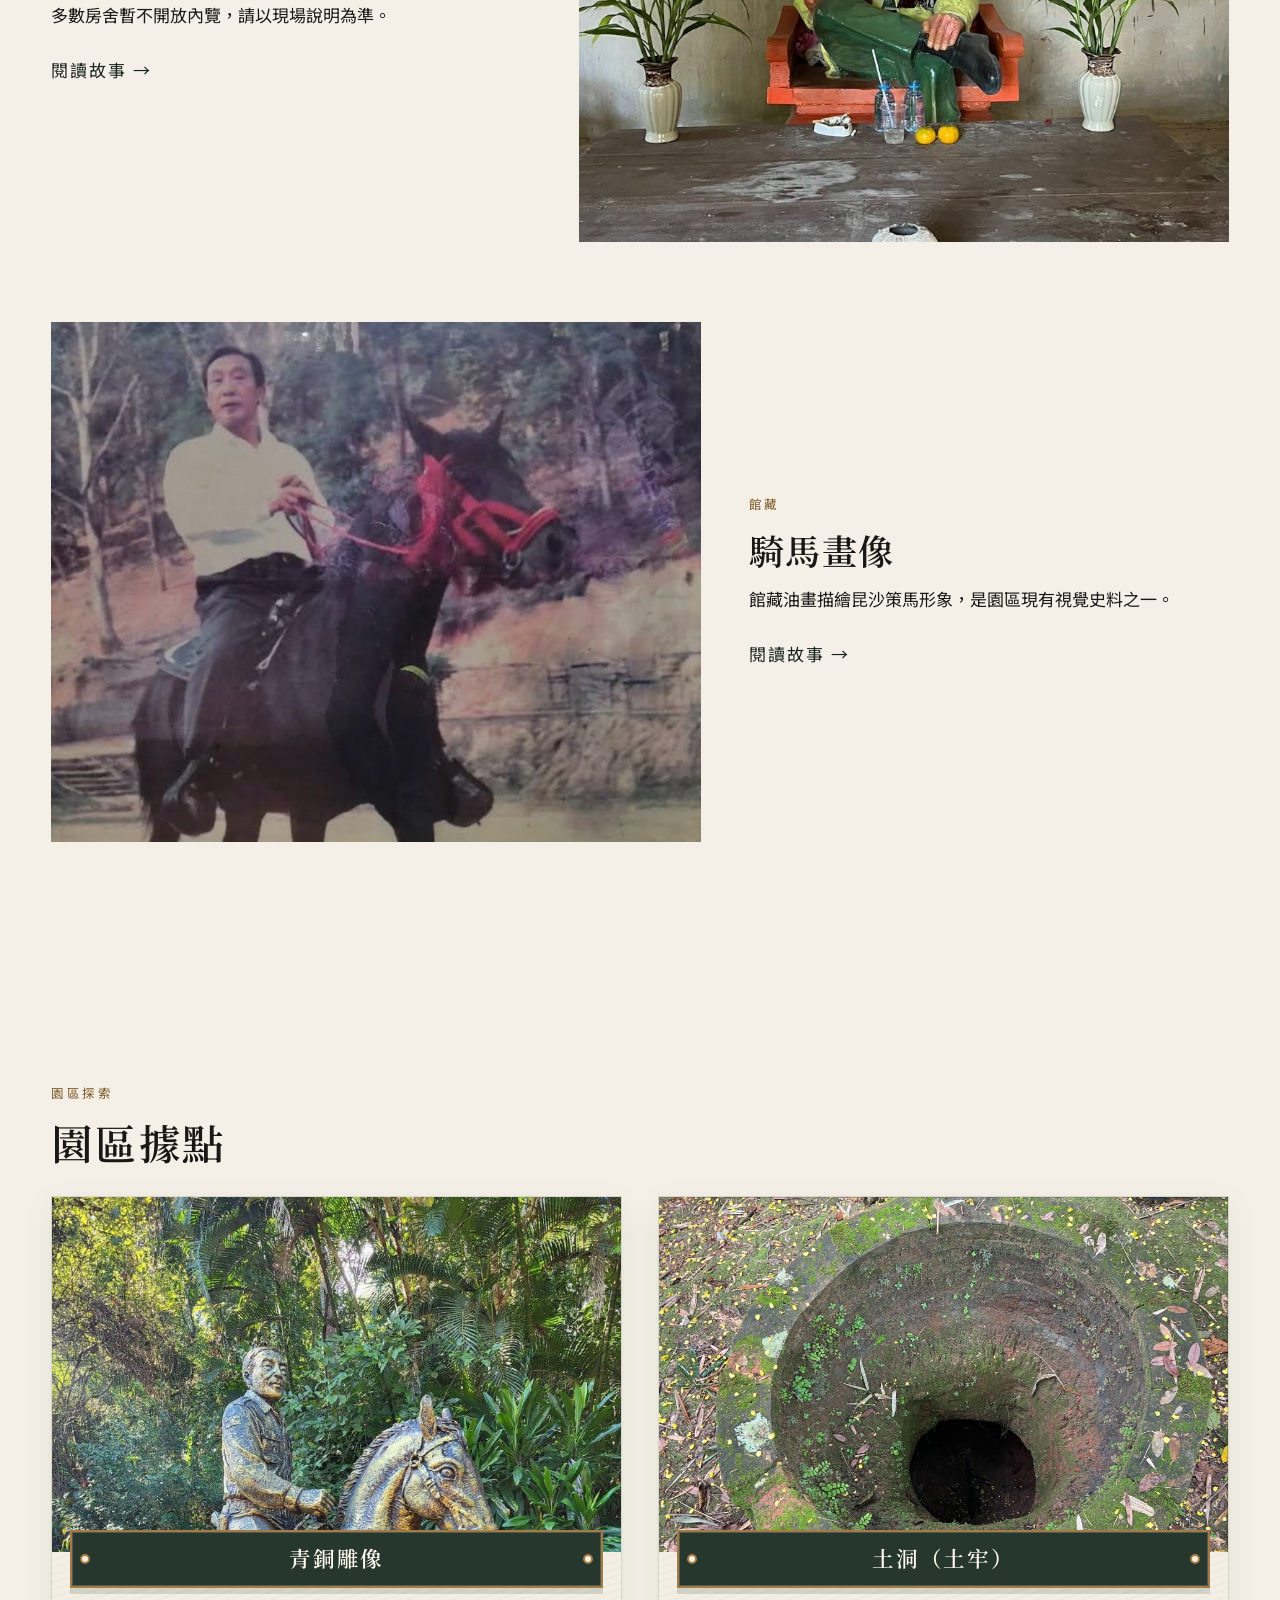
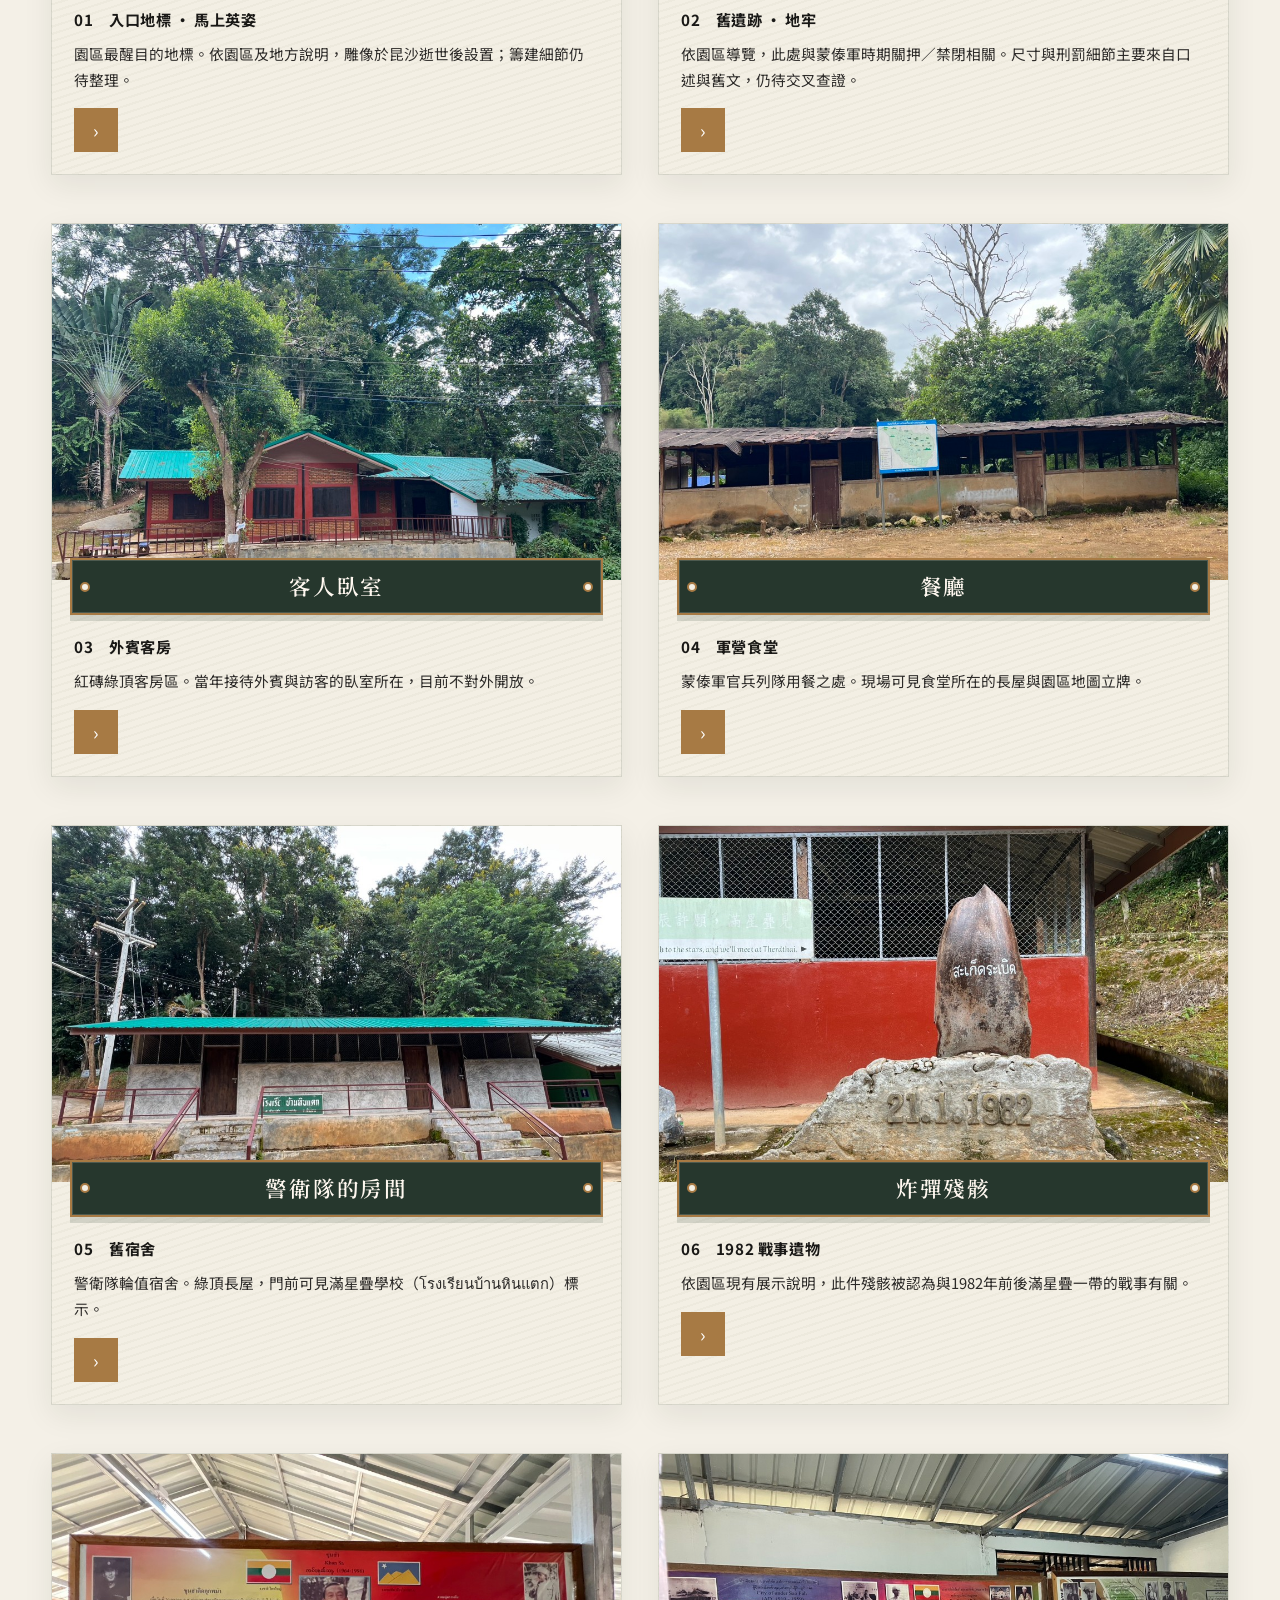
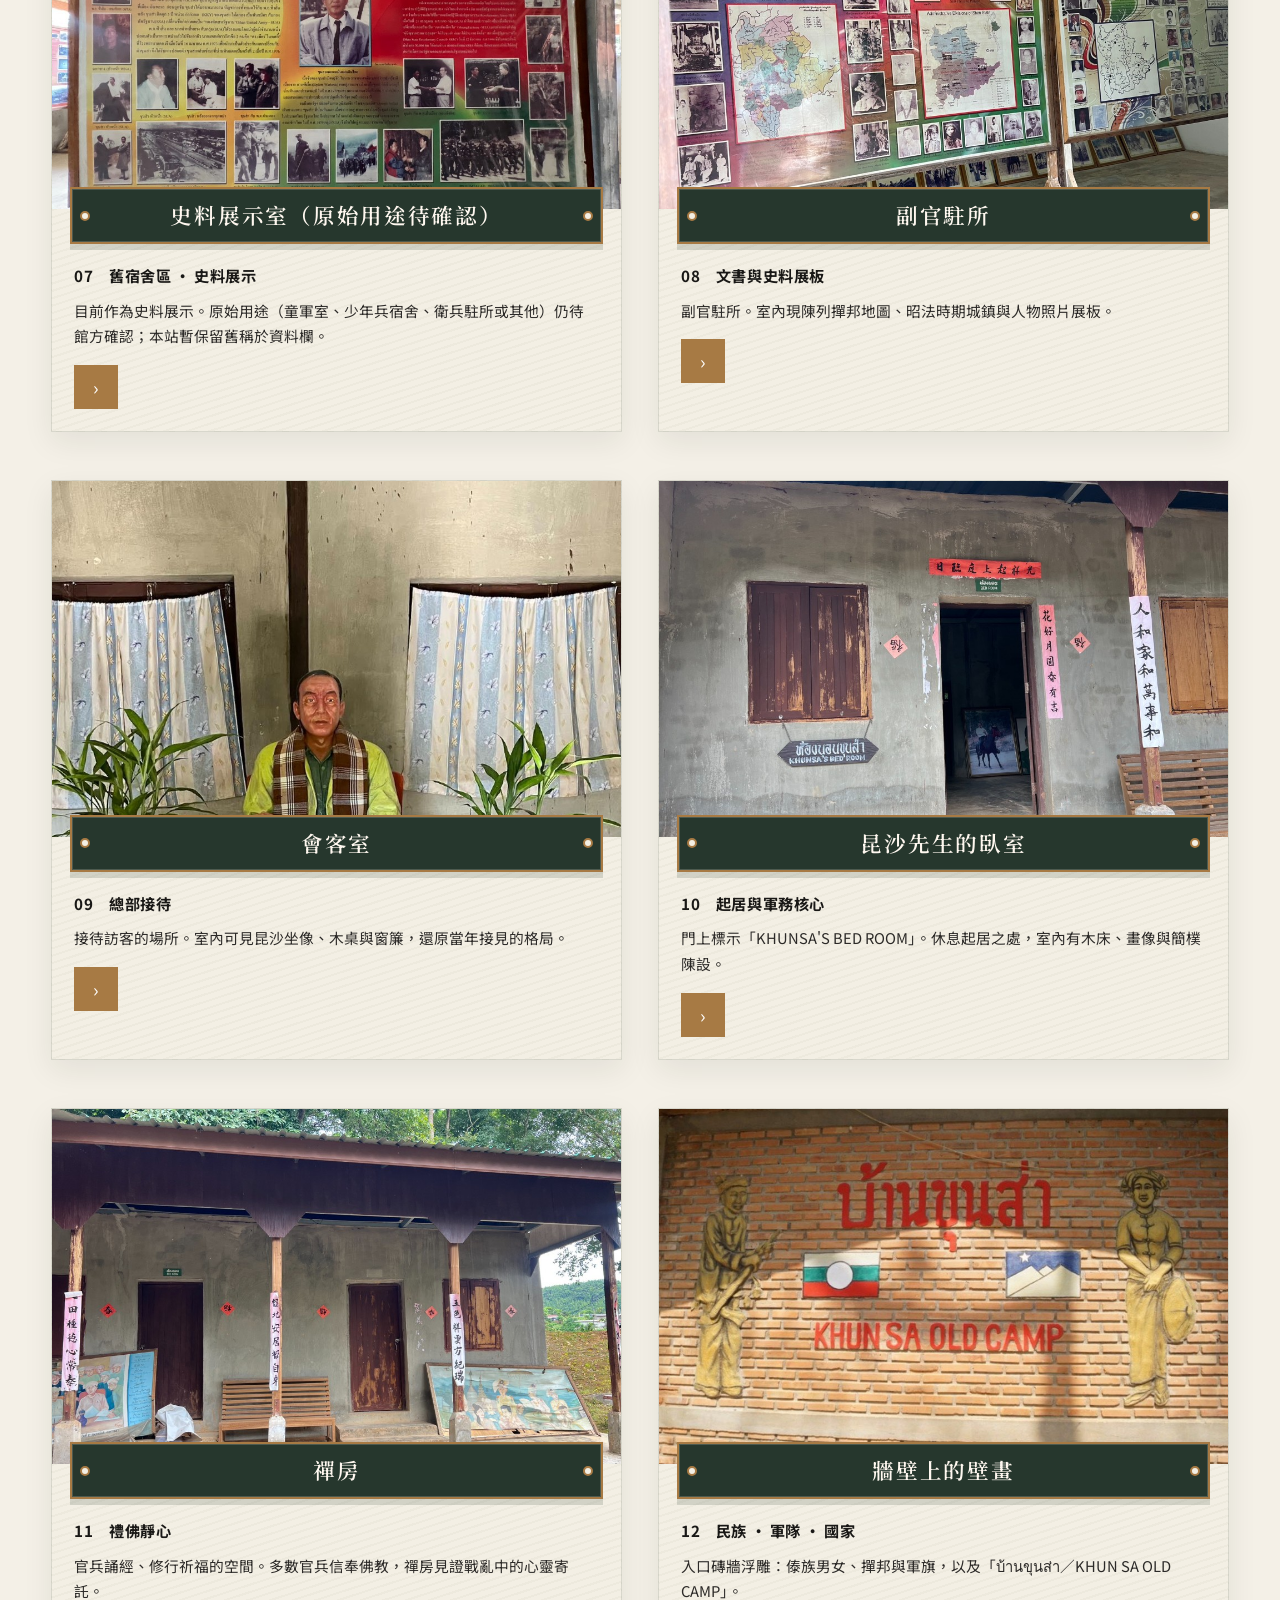
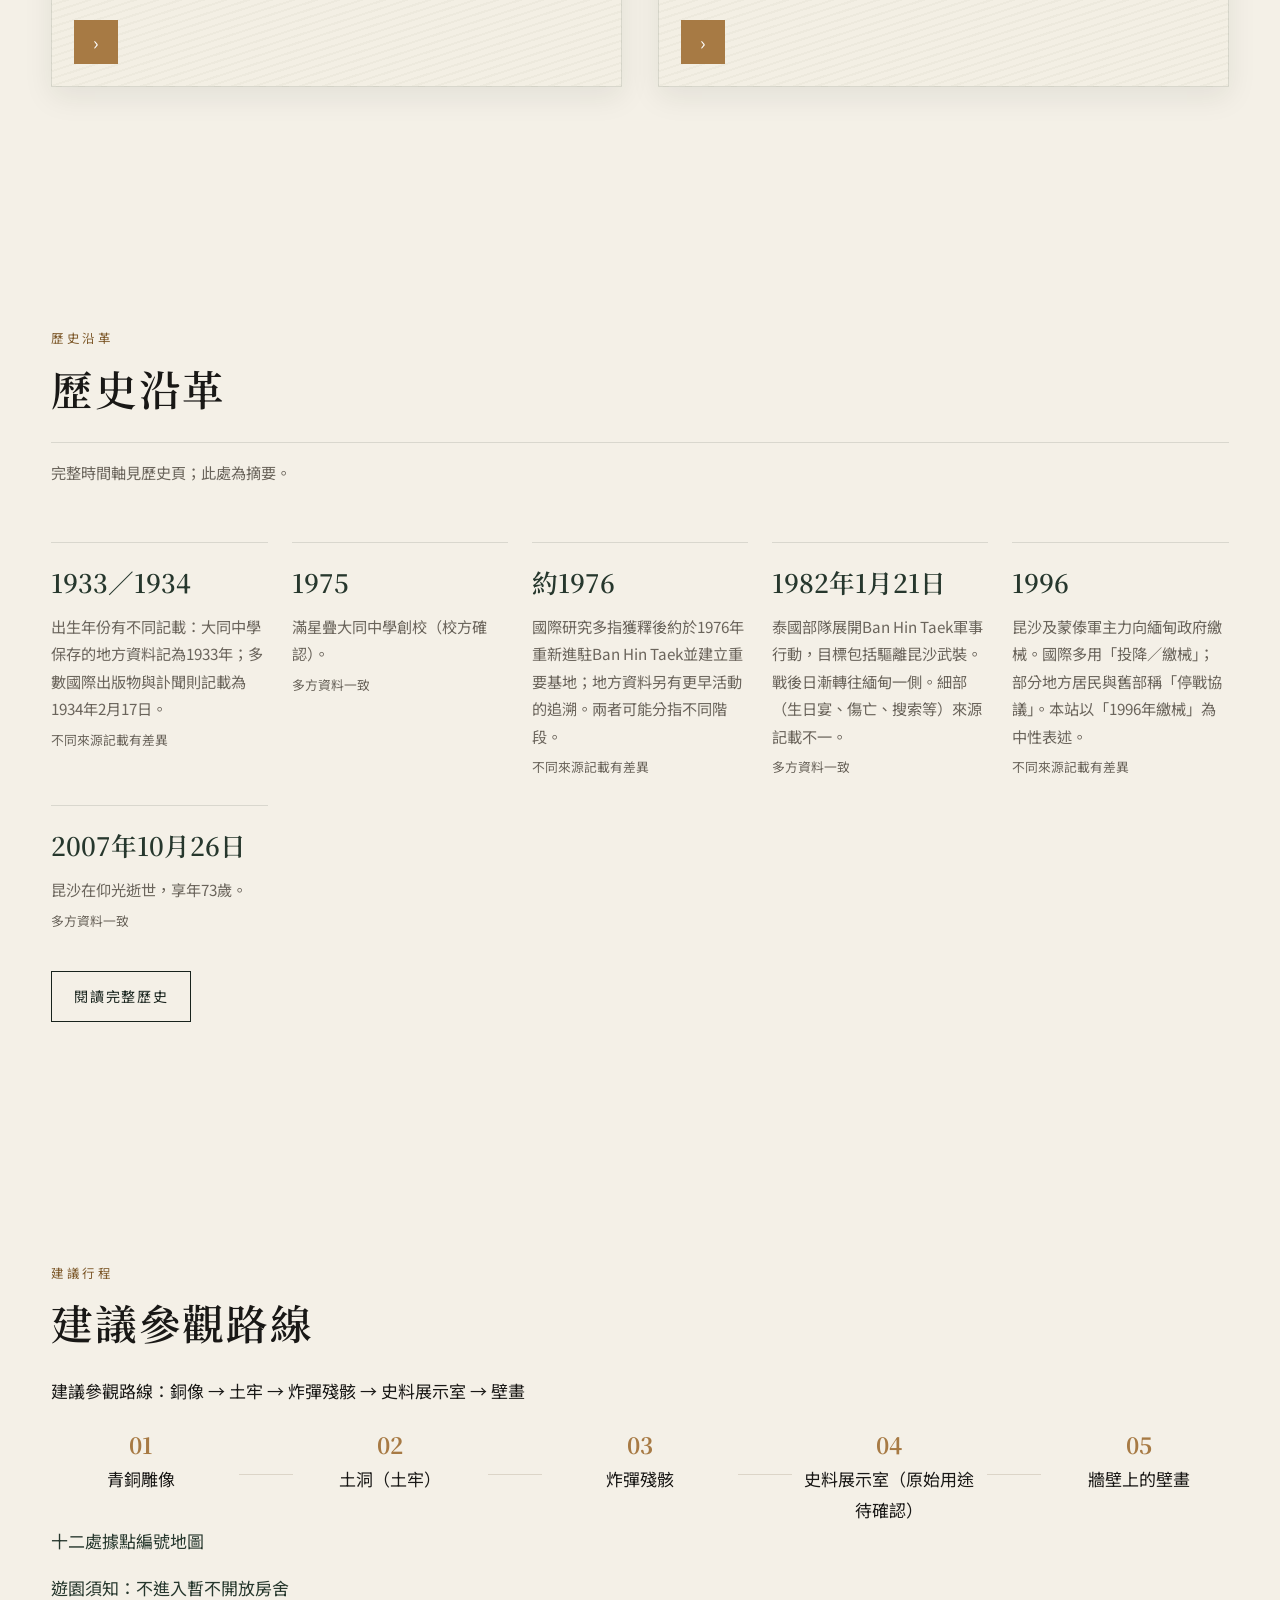
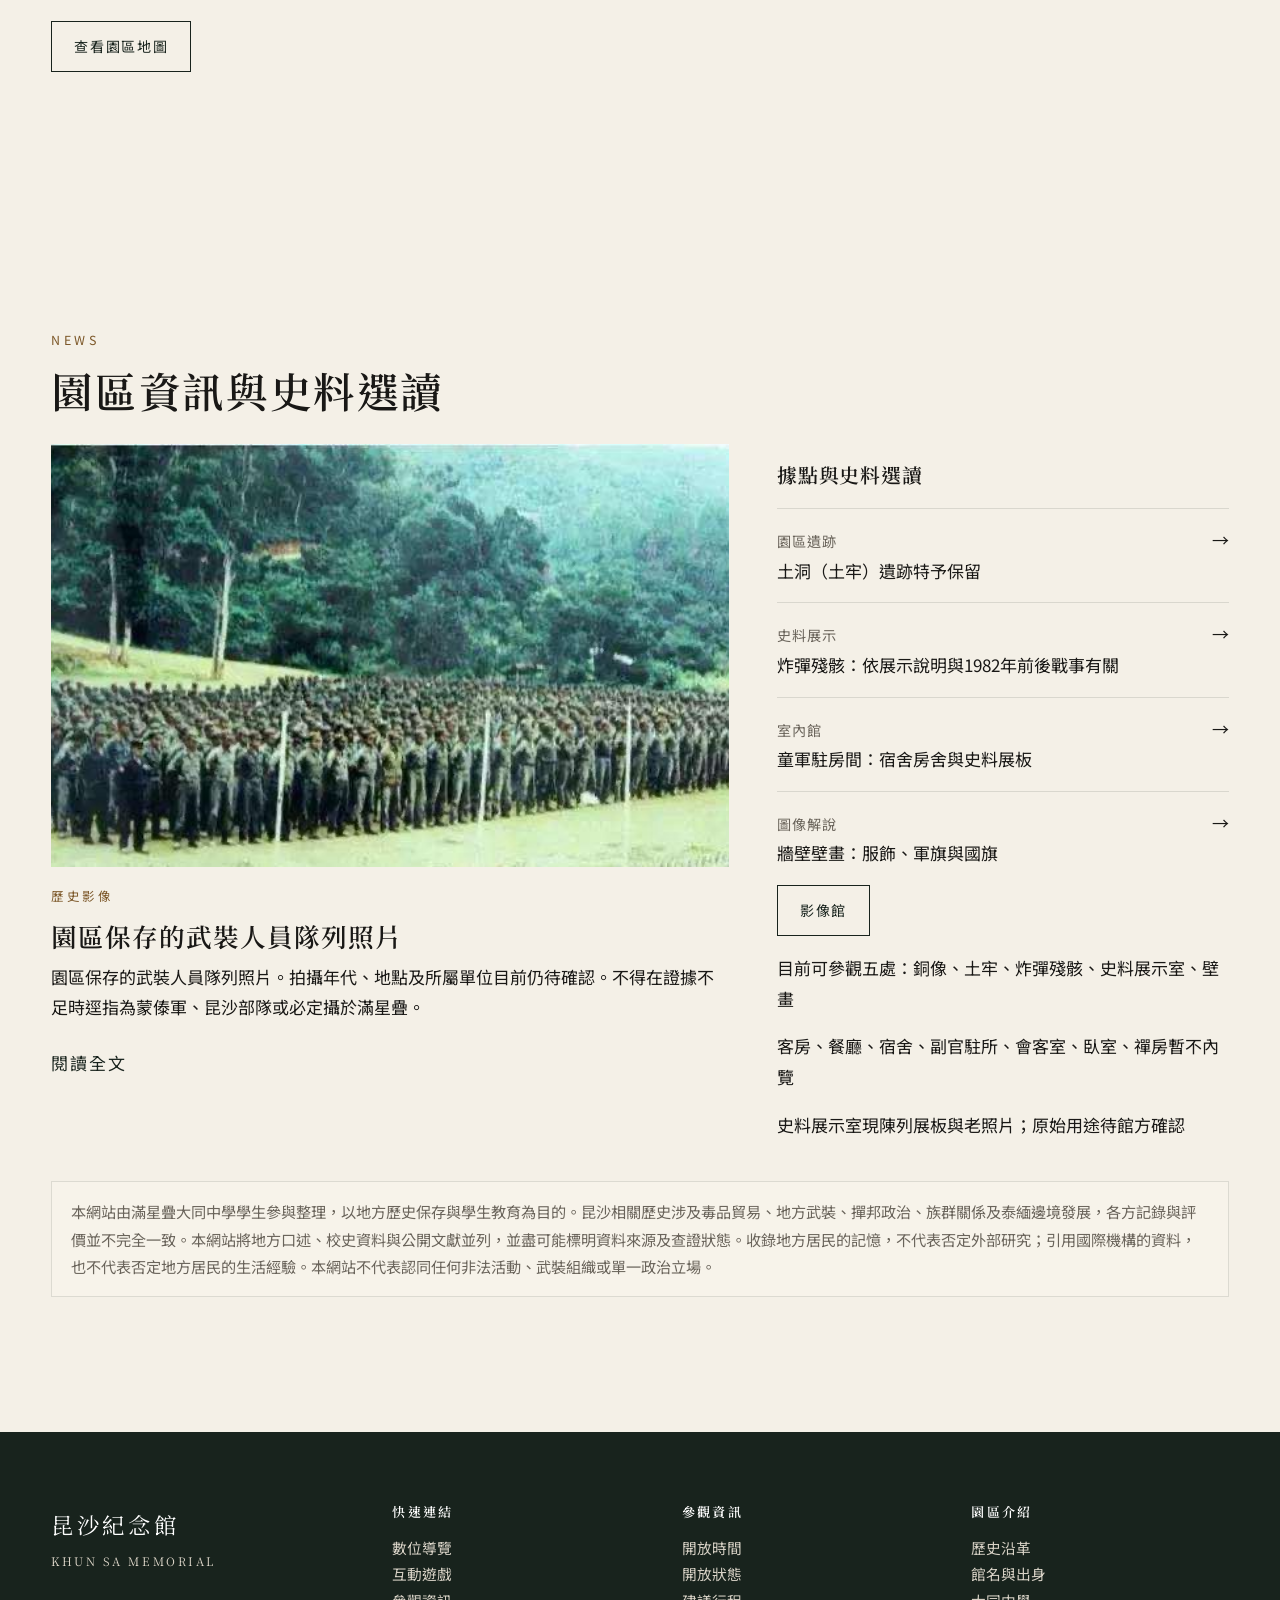
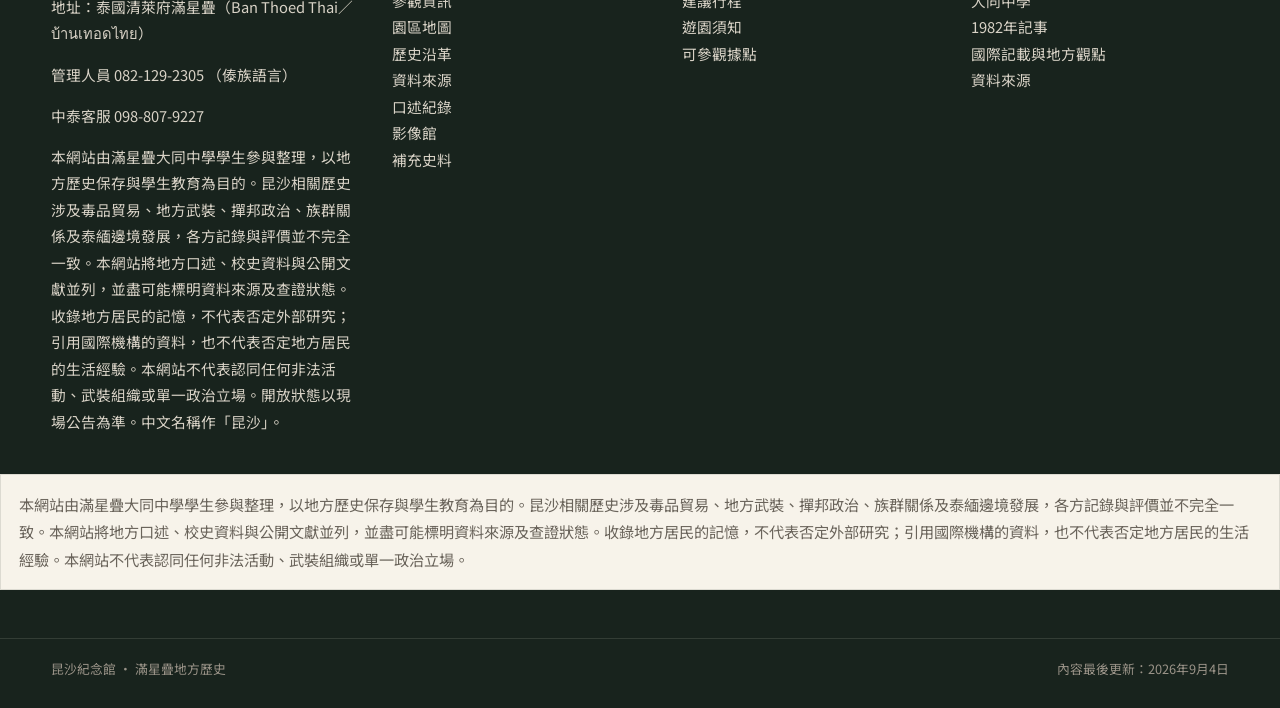
==== commit 974657a1: "Add the playable Memory Road interactive game and site entry points. Visitors can choose a role, pac" ====
--- a/index.html
+++ b/index.html
@@ -6,6 +6,8 @@
   <title>昆沙紀念館</title>
   <meta name="description" content="由滿星疊大同中學學生整理的地方記憶與歷史資料：昆沙紀念館、園區據點、地方口述與公開文獻對照。">
   <link rel="stylesheet" href="css/style.css">
+  <link rel="stylesheet" href="css/game.css">
+  <style id="khunsa-critical">.drawer{display:none!important}.drawer.is-open{display:block!important}body{margin:0;background:#f4f0e7;color:#191816;font-family:"Noto Sans TC","Microsoft JhengHei",sans-serif}</style>
 </head>
 <body class="home-page" data-title="siteName">
   <noscript>
@@ -74,6 +76,7 @@
             <a class="btn btn-line" href="guide.html" data-i18n="ctaMemorial">認識紀念館</a>
             <a class="btn btn-line" href="about.html" data-i18n="ctaHistory">閱讀歷史</a>
             <a class="btn btn-line" href="sources.html" data-i18n="ctaSources">查看資料來源</a>
+            <a class="btn btn-line" href="game.html" data-i18n="navGame">互動遊戲</a>
             <a class="btn btn-line" href="oral-history.html" data-i18n="ctaOral">地方口述紀錄</a>
           </div>
         </div>
@@ -82,6 +85,25 @@
         </figure>
       </div>
     </section>
+
+            <section class="section home-game js-reveal" id="memory-road">
+      <div class="wrap home-game-grid">
+        <div>
+          <p class="kicker" data-i18n="gameHomeKicker">INTERACTIVE</p>
+          <h2 data-i18n="gameHomeTitle">開始記憶之旅</h2>
+          <p class="measure" data-i18n="gameHomeLead">扮演虛構旅人，在有限時間與體力下探索可參觀據點，蒐集地方記憶線索。歷史說明引用本站既有資料；遊戲情境另行標示。</p>
+          <div class="home-game-meta">
+            <span data-i18n="gameHomeTime">預估 8–15 分鐘</span>
+            <span data-i18n="navGame">互動遊戲</span>
+          </div>
+          <a class="btn btn-solid" href="game.html" data-i18n="gameStartCta">開始記憶之旅</a>
+        </div>
+        <figure class="home-game-visual">
+          <img src="images/photos/18.jpg" alt="" data-i18n-alt="hall1Title" loading="lazy">
+        </figure>
+      </div>
+    </section>
+
 
     <section class="section js-reveal" id="orbit">
       <div class="wrap virt">
--- a/css/style.css
+++ b/css/style.css
@@ -1061,7 +1061,9 @@
   html { scroll-behavior: auto; }
   .hero-slide { transition: none; }
   .js-reveal { opacity: 1; transform: none; transition: none; }
-  .btn:hover, .guide-pin:hover, .spot-tile:hover img, .ed-card a.ed-img:hover img { transform: none; }
+  .btn:hover, .spot-tile:hover img, .ed-card a.ed-img:hover img { transform: none; }
+  .guide-page .guide-node:hover .guide-node__surface,
+  .guide-page .guide-node:active .guide-node__surface { transform: none; }
 }
 
 @media (max-width: 1024px) {
@@ -1228,130 +1230,384 @@
   color: var(--copper-text);
 }
 
+/* Digital guide (guide.html only; scoped under .guide-page) */
 .guide-page {
   background:
-    radial-gradient(circle at 50% 42%, rgba(167, 122, 68, 0.12), transparent 42%),
-    repeating-linear-gradient(-18deg, rgba(90, 70, 40, 0.03) 0 2px, transparent 2px 9px),
+    radial-gradient(circle at 50% 38%, rgba(167, 122, 68, 0.1), transparent 48%),
+    repeating-linear-gradient(-18deg, rgba(90, 70, 40, 0.028) 0 2px, transparent 2px 10px),
     var(--ivory);
 }
-.guide-hero { text-align: center; max-width: 40rem; margin-inline: auto; }
-.guide-orbit {
+.guide-page .guide-hero {
+  text-align: center;
+  max-width: 40rem;
+  margin-inline: auto;
+}
+.guide-page .digital-guide {
+  box-sizing: border-box;
+  width: 100%;
+  max-width: 1100px;
+  margin: 12px auto 56px;
+  padding: 0;
+}
+.guide-page .guide-map {
+  --guide-ink: #24362c;
+  --guide-line: rgba(122, 96, 62, 0.36);
+  --guide-fill: rgba(255, 252, 246, 0.62);
   position: relative;
-  min-height: min(78vh, 760px);
-  margin: 24px 0 64px;
-  padding: 72px 12px 96px;
-}
-.guide-center {
+  box-sizing: border-box;
+  container-type: inline-size;
+  container-name: guide-map;
+  width: 100%;
+  max-width: 100%;
+  margin: 0 auto;
+  padding: clamp(6px, 1.4vw, 18px);
+  display: grid;
+  grid-template-columns: minmax(0, 1fr) minmax(0, 1.12fr) minmax(0, 1fr);
+  grid-template-rows: auto auto auto;
+  grid-template-areas:
+    "n1 n2 n3"
+    "n8 hub n4"
+    "n7 n6 n5";
+  gap: clamp(6px, 1.5vw, 18px) clamp(4px, 1.2vw, 16px);
+  align-items: stretch;
+  justify-items: stretch;
+  isolation: isolate;
+  color: var(--guide-ink);
+  background:
+    radial-gradient(circle at 50% 50%, rgba(167, 122, 68, 0.07), transparent 58%),
+    repeating-radial-gradient(circle at 50% 50%, transparent 0 18px, rgba(90, 70, 40, 0.03) 18px 19px),
+    linear-gradient(180deg, rgba(255, 252, 246, 0.4), transparent 55%);
+  border-radius: 20px;
+}
+.guide-page .guide-connections {
   position: absolute;
-  left: 50%;
-  top: 50%;
-  width: min(36%, 380px);
-  transform: translate(-50%, -50%);
+  inset: 6% 5%;
+  width: auto;
+  height: auto;
+  z-index: 0;
+  pointer-events: none;
+  color: var(--guide-line);
+  opacity: 0.85;
+}
+.guide-page .guide-connections__ring { opacity: 0.55; }
+.guide-page .guide-connections__rays { opacity: 0.7; }
+.guide-page .guide-node {
+  position: relative;
   z-index: 2;
+  box-sizing: border-box;
+  display: flex;
+  width: 100%;
+  align-self: center;
+  justify-self: stretch;
+  min-width: 0;
+  min-height: 44px;
+  color: inherit;
+  text-decoration: none;
+  outline: none;
+}
+.guide-page .guide-node--1 { grid-area: n1; }
+.guide-page .guide-node--2 { grid-area: n2; }
+.guide-page .guide-node--3 { grid-area: n3; }
+.guide-page .guide-node--4 { grid-area: n4; }
+.guide-page .guide-node--5 { grid-area: n5; }
+.guide-page .guide-node--6 { grid-area: n6; }
+.guide-page .guide-node--7 { grid-area: n7; }
+.guide-page .guide-node--8 { grid-area: n8; }
+.guide-page .guide-node__surface {
+  box-sizing: border-box;
+  display: flex;
+  flex-direction: column;
+  align-items: center;
+  justify-content: center;
+  gap: 0.22rem;
+  width: 100%;
+  min-width: 0;
+  min-height: 44px;
+  padding: clamp(6px, 1.2vw, 14px) clamp(4px, 1vw, 12px);
   text-align: center;
-  pointer-events: none;
-}
-.guide-center img {
+  border: 1px solid rgba(122, 96, 62, 0.3);
+  border-radius: clamp(12px, 1.5vw, 16px);
+  background: var(--guide-fill);
+  box-shadow: 0 3px 12px rgba(24, 35, 29, 0.035);
+  overflow-wrap: anywhere;
+  word-break: break-word;
+  hyphens: auto;
+  transition:
+    transform 180ms ease,
+    border-color 180ms ease,
+    background-color 180ms ease,
+    box-shadow 180ms ease;
+}
+.guide-page .guide-node__num {
+  font-size: clamp(0.58rem, 1.5vw, 0.72rem);
+  letter-spacing: 0.14em;
+  color: #8a6a3f;
+  line-height: 1;
+  font-variant-numeric: tabular-nums;
+}
+.guide-page .guide-node__surface > svg {
+  width: clamp(28px, 4.2vw, 48px);
+  height: clamp(28px, 4.2vw, 48px);
+  flex-shrink: 0;
+  color: var(--guide-ink);
+}
+.guide-page .guide-node__surface strong {
+  display: block;
+  max-width: 100%;
+  font-size: clamp(0.72rem, 1.35vw, 0.92rem);
+  font-weight: 600;
+  letter-spacing: 0.04em;
+  line-height: 1.3;
+  overflow-wrap: anywhere;
+}
+.guide-page .guide-node__surface em {
+  display: block;
+  max-width: 100%;
+  font-style: normal;
+  font-size: clamp(0.55rem, 1.1vw, 0.68rem);
+  letter-spacing: 0.12em;
+  line-height: 1.25;
+  color: #5c655d;
+  text-transform: uppercase;
+  overflow-wrap: anywhere;
+}
+.guide-page .guide-node:focus-visible .guide-node__surface {
+  outline: 2px solid #a77a44;
+  outline-offset: 3px;
+  border-color: #a77a44;
+}
+.guide-page .guide-node:active .guide-node__surface {
+  background: rgba(244, 236, 220, 0.95);
+  border-color: rgba(167, 122, 68, 0.55);
+}
+@media (hover: hover) and (pointer: fine) {
+  .guide-page .guide-node:hover .guide-node__surface {
+    transform: translateY(-2px);
+    border-color: rgba(167, 122, 68, 0.55);
+    background: rgba(255, 250, 242, 0.9);
+    box-shadow: 0 8px 18px rgba(24, 35, 29, 0.07);
+  }
+  .guide-page .guide-node:hover {
+    color: #6b4e2a;
+  }
+}
+.guide-page .guide-hub {
+  grid-area: hub;
+  position: relative;
+  z-index: 2;
+  box-sizing: border-box;
+  display: flex;
+  flex-direction: column;
+  align-items: center;
+  justify-content: center;
+  align-self: center;
+  gap: 0.35rem;
+  min-width: 0;
+  width: 100%;
+  max-width: 100%;
+  margin-inline: auto;
+  padding: clamp(4px, 1vw, 12px);
+  text-align: center;
+}
+.guide-page .guide-hub__media {
+  margin: 0;
+  width: 100%;
+  max-width: clamp(200px, 28cqi, 380px);
+  border-radius: 46% / 40%;
+  overflow: hidden;
+  box-shadow: 0 14px 36px rgba(24, 35, 29, 0.14);
+  border: 1px solid rgba(122, 96, 62, 0.22);
+  background: #ebe4d6;
+}
+.guide-page .guide-hub__media img {
   width: 100%;
   height: auto;
   display: block;
   object-fit: cover;
+  object-position: center 30%;
   aspect-ratio: 16 / 10;
-  border-radius: 50%;
-  box-shadow: 0 18px 48px rgba(24, 35, 29, 0.18);
-}
-.guide-center-name {
-  position: absolute;
-  width: 1px;
-  height: 1px;
-  overflow: hidden;
-  clip: rect(0 0 0 0);
-}
-.guide-pin {
-  position: absolute;
-  display: flex;
-  flex-direction: column;
-  align-items: center;
-  gap: 6px;
-  width: 108px;
-  min-height: 44px;
-  color: var(--ink);
-  text-decoration: none;
-  text-align: center;
-  z-index: 3;
-  transition: transform 0.4s var(--ease), color 0.35s;
-}
-.guide-pin:hover { color: var(--copper); transform: scale(1.04); }
-.guide-pin svg { width: 48px; height: 48px; }
-.guide-pin strong { font-size: 0.92rem; letter-spacing: 0.06em; overflow-wrap: anywhere; }
-.guide-pin em {
-  font-style: normal;
-  font-size: 0.68rem;
+}
+.guide-page .guide-hub__name {
+  margin: 0.35rem 0 0;
+  font-family: "Noto Serif TC", "Noto Sans TC", serif;
+  font-size: clamp(0.95rem, 2vw, 1.2rem);
+  font-weight: 600;
+  letter-spacing: 0.08em;
+  color: var(--guide-ink);
+  overflow-wrap: anywhere;
+}
+.guide-page .guide-hub__en {
+  margin: 0;
+  font-size: clamp(0.58rem, 1.2vw, 0.72rem);
   letter-spacing: 0.16em;
-  color: var(--muted);
   text-transform: uppercase;
-}
-.guide-pin:nth-child(2) { left: 50%; top: 8px; transform: translateX(-50%); }
-.guide-pin:nth-child(3) { right: 4%; top: 14%; }
-.guide-pin:nth-child(4) { right: 0; top: 48%; transform: translateY(-50%); }
-.guide-pin:nth-child(5) { right: 4%; bottom: 14%; }
-.guide-pin:nth-child(6) { left: 50%; bottom: 8px; transform: translateX(-50%); }
-.guide-pin:nth-child(7) { left: 4%; bottom: 14%; }
-.guide-pin:nth-child(8) { left: 0; top: 48%; transform: translateY(-50%); }
-.guide-pin:nth-child(9) { left: 4%; top: 14%; }
-.guide-pin:nth-child(2):hover,
-.guide-pin:nth-child(6):hover { transform: translateX(-50%) scale(1.04); }
-.guide-pin:nth-child(4):hover,
-.guide-pin:nth-child(8):hover { transform: translateY(-50%) scale(1.04); }
-
+  color: #6b5340;
+  overflow-wrap: anywhere;
+}
+.guide-page .guide-hub__hint {
+  margin: 0.15rem 0 0;
+  max-width: 16rem;
+  font-size: clamp(0.62rem, 1.3vw, 0.78rem);
+  line-height: 1.35;
+  color: #5a655c;
+  overflow-wrap: anywhere;
+}
+
+/* Desktop: near-square; height may grow with content / zoom */
+@media (min-width: 1025px) {
+  .guide-page .guide-map {
+    aspect-ratio: 11 / 10;
+    gap: 14px 18px;
+    padding: 18px;
+  }
+  .guide-page .guide-node {
+    min-height: 96px;
+  }
+  .guide-page .guide-node__surface {
+    min-height: 96px;
+    min-width: min(100%, 120px);
+    padding: 12px 10px;
+  }
+  .guide-page .guide-hub__media {
+    max-width: clamp(260px, 30vw, 380px);
+  }
+}
+
+/* Tablet: keep orbit */
+@media (min-width: 769px) and (max-width: 1024px) {
+  .guide-page .guide-map {
+    aspect-ratio: 1 / 1;
+    max-width: min(920px, 100%);
+    gap: 10px 12px;
+  }
+  .guide-page .guide-hub__media {
+    border-radius: 28px;
+    max-width: min(100%, 280px);
+  }
+  .guide-page .guide-hub__media img {
+    aspect-ratio: 16 / 10;
+  }
+  .guide-page .guide-node__surface > svg {
+    width: clamp(40px, 5vw, 44px);
+    height: clamp(40px, 5vw, 44px);
+  }
+  .guide-page .guide-connections {
+    opacity: 0.8;
+  }
+}
+
+/* Phone: compact 3x3 disc — never a card list */
 @media (max-width: 768px) {
   .park-marker-label { display: none; }
   .park-spots { grid-template-columns: 1fr 1fr; }
   .park-spots a { grid-template-columns: auto minmax(0, 1fr); }
-  .guide-orbit {
-    display: grid;
-    grid-template-columns: 1fr 1fr;
-    gap: 16px;
+
+  .guide-page .digital-guide {
+    margin: 4px auto 40px;
+  }
+  .guide-page .guide-map {
+    width: 100%;
+    grid-template-columns: minmax(0, 1fr) minmax(0, 1.2fr) minmax(0, 1fr);
+    gap: clamp(4px, 1.5vw, 8px) clamp(3px, 1.2vw, 6px);
+    padding: 4px 0 10px;
+    aspect-ratio: auto;
     min-height: 0;
-    margin-top: 8px;
-  }
-  .guide-center {
-    position: static;
-    transform: none;
-    width: 100%;
-    max-width: 420px;
-    margin: 0 auto 8px;
-    grid-column: 1 / -1;
-    pointer-events: auto;
-  }
-  .guide-center img {
+  }
+  .guide-page .guide-connections {
+    inset: 8% 3%;
+    opacity: 0.5;
+  }
+  .guide-page .guide-hub {
+    padding: 2px;
+    gap: 0.2rem;
+  }
+  .guide-page .guide-hub__media {
+    border-radius: 18px;
+    max-width: min(100%, 46cqi, 168px);
+  }
+  .guide-page .guide-hub__media img {
+    aspect-ratio: 1 / 1;
+    object-position: center 28%;
+  }
+  .guide-page .guide-hub__name {
+    font-size: clamp(0.72rem, 3.2vw, 0.9rem);
+    letter-spacing: 0.04em;
+  }
+  .guide-page .guide-hub__en {
+    font-size: clamp(0.5rem, 2.2vw, 0.62rem);
+    letter-spacing: 0.1em;
+  }
+  .guide-page .guide-hub__hint {
+    font-size: clamp(0.55rem, 2.4vw, 0.68rem);
+    max-width: 12rem;
+  }
+  .guide-page .guide-node__surface {
+    gap: 0.1rem;
+    padding: clamp(4px, 1.5vw, 8px) clamp(2px, 1vw, 6px);
+    border-radius: 12px;
+    box-shadow: none;
+    background: rgba(255, 252, 246, 0.5);
+  }
+  .guide-page .guide-node__surface > svg {
+    width: clamp(26px, 8vw, 38px);
+    height: clamp(26px, 8vw, 38px);
+  }
+  .guide-page .guide-node__surface strong {
+    font-size: clamp(0.72rem, 3.2vw, 0.9rem);
+  }
+  .guide-page .guide-node__surface em {
+    font-size: clamp(0.55rem, 2.4vw, 0.68rem);
+    letter-spacing: 0.08em;
+  }
+  .guide-page .guide-node__num {
+    font-size: clamp(0.5rem, 2vw, 0.62rem);
+  }
+}
+
+/* ~320px: keep 3x3; hide English sublabels */
+@media (max-width: 320px) {
+  .guide-page .guide-node__surface em { display: none; }
+  .guide-page .guide-hub__hint { display: none; }
+  .guide-page .guide-hub__media {
+    max-width: min(100%, 108px);
+  }
+  .guide-page .guide-map {
+    gap: 3px 2px;
+  }
+  .guide-page .guide-node__surface {
+    padding: 3px 2px;
+  }
+  .guide-page .guide-node__surface strong {
+    font-size: clamp(0.7rem, 3.4vw, 0.82rem);
+  }
+}
+
+/* Landscape phones: keep 3x3 orbit */
+@media (max-width: 915px) and (orientation: landscape) {
+  .guide-page .guide-map {
+    gap: 4px 8px;
+  }
+  .guide-page .guide-hub__media {
+    max-width: min(100%, 200px);
+  }
+  .guide-page .guide-hub__media img {
     aspect-ratio: 16 / 10;
-    border-radius: 20px;
-  }
-  .guide-center-name {
-    position: static;
-    width: auto;
-    height: auto;
-    clip: auto;
-    overflow: visible;
-    margin: 12px 0 0;
-    font-family: "Noto Serif TC", serif;
-    letter-spacing: 0.08em;
-  }
-  .guide-pin {
-    position: static;
-    transform: none !important;
-    width: auto;
-    min-height: 88px;
-    padding: 12px 8px;
-    border: 1px solid var(--line);
-    background: var(--white);
-  }
-  .guide-pin:hover { transform: none; }
+  }
+  .guide-page .guide-hub__hint {
+    display: none;
+  }
+  .guide-page .guide-connections {
+    opacity: 0.38;
+  }
+}
+
+@container guide-map (max-width: 420px) {
+  .guide-hub__media {
+    max-width: min(100%, 140px);
+  }
 }
 
 @media (max-width: 390px) {
-  .guide-orbit { grid-template-columns: 1fr; }
   .park-spots { grid-template-columns: 1fr; }
 }
 
@@ -1437,7 +1693,7 @@
   .archive-dialog-stage .archive-nav { width: 100%; }
 }
 
-/* �X�X Student curation / credibility / sources �X�X */
+/* ?X?X Student curation / credibility / sources ?X?X */
 .home-gates {
   display: flex;
   flex-wrap: wrap;
--- a/css/game.css
+++ b/css/game.css
@@ -0,0 +1,335 @@
+/* 滿星疊・記憶之路 — scoped to .game-page */
+.game-page {
+  background:
+    radial-gradient(circle at 20% 0%, rgba(167, 122, 68, 0.1), transparent 40%),
+    repeating-linear-gradient(-16deg, rgba(90, 70, 40, 0.03) 0 2px, transparent 2px 10px),
+    var(--ivory);
+}
+
+.game-page .mg-shell {
+  max-width: 880px;
+  margin: 0 auto 48px;
+}
+
+.game-page .mg-toolbar {
+  display: flex;
+  flex-wrap: wrap;
+  align-items: center;
+  justify-content: space-between;
+  gap: 12px;
+  margin-bottom: 16px;
+  padding: 12px 14px;
+  border: 1px solid var(--line);
+  border-radius: 14px;
+  background: rgba(255, 252, 246, 0.85);
+}
+
+.game-page .mg-res {
+  display: flex;
+  flex-wrap: wrap;
+  gap: 12px 18px;
+  font-size: 0.92rem;
+}
+
+.game-page .mg-res strong {
+  color: var(--copper-text);
+  font-weight: 600;
+  margin-right: 4px;
+}
+
+.game-page .mg-panel {
+  padding: clamp(16px, 3vw, 28px);
+  border: 1px solid rgba(122, 96, 62, 0.28);
+  border-radius: 18px;
+  background: rgba(250, 248, 243, 0.92);
+  box-shadow: 0 10px 28px rgba(24, 35, 29, 0.05);
+}
+
+.game-page .mg-panel h1,
+.game-page .mg-panel h2 {
+  margin-top: 0;
+}
+
+.game-page .mg-actions {
+  display: flex;
+  flex-wrap: wrap;
+  gap: 10px;
+  margin-top: 20px;
+}
+
+.game-page .mg-cards {
+  display: grid;
+  grid-template-columns: repeat(auto-fit, minmax(220px, 1fr));
+  gap: 12px;
+  margin-top: 12px;
+}
+
+.game-page .mg-card {
+  display: flex;
+  flex-direction: column;
+  align-items: flex-start;
+  gap: 8px;
+  min-height: 44px;
+  padding: 14px;
+  text-align: left;
+  color: inherit;
+  border: 1px solid rgba(122, 96, 62, 0.3);
+  border-radius: 14px;
+  background: rgba(255, 252, 246, 0.7);
+  cursor: pointer;
+  transition: border-color 160ms ease, background-color 160ms ease, transform 160ms ease;
+}
+
+.game-page .mg-card strong { font-size: 1.05rem; }
+.game-page .mg-card span { color: var(--muted); font-size: 0.92rem; line-height: 1.5; }
+.game-page .mg-card em {
+  font-style: normal;
+  font-size: 0.8rem;
+  letter-spacing: 0.04em;
+  color: var(--copper-text);
+}
+
+.game-page .mg-card.is-on {
+  border-color: var(--copper);
+  background: rgba(244, 232, 208, 0.65);
+}
+
+.game-page .mg-card:focus-visible,
+.game-page .mg-choice:focus-visible,
+.game-page .mg-btn:focus-visible {
+  outline: 2px solid var(--copper);
+  outline-offset: 3px;
+}
+
+@media (hover: hover) and (pointer: fine) {
+  .game-page .mg-card:hover,
+  .game-page .mg-choice:hover {
+    transform: translateY(-2px);
+    border-color: rgba(167, 122, 68, 0.55);
+  }
+}
+
+.game-page .mg-path {
+  list-style: none;
+  margin: 16px 0 0;
+  padding: 0;
+  display: flex;
+  flex-direction: column;
+  gap: 0;
+  position: relative;
+}
+
+.game-page .mg-path::before {
+  content: "";
+  position: absolute;
+  left: 28px;
+  top: 12px;
+  bottom: 12px;
+  width: 2px;
+  background: linear-gradient(180deg, rgba(167, 122, 68, 0.55), rgba(122, 96, 62, 0.15));
+}
+
+.game-page .mg-stop {
+  position: relative;
+  display: grid;
+  grid-template-columns: minmax(0, 1fr) auto;
+  gap: 12px;
+  align-items: center;
+  padding: 12px 0 12px 8px;
+}
+
+.game-page .mg-stop-body {
+  display: grid;
+  grid-template-columns: 56px minmax(0, 1fr);
+  gap: 12px;
+  align-items: center;
+  min-width: 0;
+}
+
+.game-page .mg-stop img,
+.game-page .mg-gate-mark {
+  width: 56px;
+  height: 56px;
+  border-radius: 12px;
+  object-fit: cover;
+  border: 2px solid rgba(122, 96, 62, 0.35);
+  background: #ebe4d6;
+  z-index: 1;
+}
+
+.game-page .mg-gate-mark {
+  display: grid;
+  place-items: center;
+  color: var(--copper-text);
+  font-size: 1.1rem;
+}
+
+.game-page .mg-stop strong { display: block; overflow-wrap: anywhere; }
+.game-page .mg-stop small { display: block; color: var(--muted); font-size: 0.82rem; }
+.game-page .mg-stop em {
+  display: inline-block;
+  margin-top: 4px;
+  font-style: normal;
+  font-size: 0.75rem;
+  letter-spacing: 0.06em;
+  color: var(--copper-text);
+}
+
+.game-page .mg-stop.is-done img { opacity: 0.85; border-color: var(--forest-2); }
+.game-page .mg-stop.is-here .mg-stop-body { background: rgba(167, 122, 68, 0.08); border-radius: 12px; padding: 6px; }
+.game-page .mg-stop.is-locked { opacity: 0.55; }
+.game-page .mg-stop.is-open em { color: #2f5d3f; }
+
+.game-page .mg-scene {
+  margin: 0 0 14px;
+  border-radius: 16px;
+  overflow: hidden;
+  border: 1px solid rgba(122, 96, 62, 0.25);
+}
+
+.game-page .mg-scene img {
+  width: 100%;
+  aspect-ratio: 16 / 10;
+  object-fit: cover;
+}
+
+.game-page .mg-scene figcaption {
+  padding: 8px 12px;
+  font-size: 0.88rem;
+  background: rgba(244, 240, 231, 0.95);
+}
+
+.game-page .mg-tag {
+  display: inline-block;
+  margin-right: 6px;
+  padding: 2px 8px;
+  border-radius: 999px;
+  border: 1px solid rgba(122, 96, 62, 0.35);
+  font-size: 0.72rem;
+  letter-spacing: 0.04em;
+  color: var(--copper-text);
+  background: rgba(255, 252, 246, 0.9);
+}
+
+.game-page .mg-choices {
+  display: grid;
+  gap: 10px;
+  margin-top: 14px;
+}
+
+.game-page .mg-choice {
+  display: flex;
+  flex-direction: column;
+  align-items: flex-start;
+  gap: 4px;
+  width: 100%;
+  min-height: 44px;
+  padding: 12px 14px;
+  text-align: left;
+  color: inherit;
+  border: 1px solid rgba(122, 96, 62, 0.32);
+  border-radius: 12px;
+  background: rgba(255, 252, 246, 0.75);
+  cursor: pointer;
+}
+
+.game-page .mg-choice small { color: var(--muted); }
+
+.game-page .mg-choice:active {
+  background: rgba(244, 232, 208, 0.85);
+  border-color: var(--copper);
+}
+
+.game-page .mg-feedback,
+.game-page .mg-clues {
+  padding-left: 1.2em;
+}
+
+.game-page .mg-note {
+  position: fixed;
+  inset: 0;
+  z-index: 60;
+  display: grid;
+  place-items: center;
+  padding: 16px;
+  background: rgba(24, 35, 29, 0.45);
+}
+
+.game-page .mg-note-inner {
+  width: min(640px, 100%);
+  max-height: min(86vh, 820px);
+  overflow: auto;
+  padding: 18px;
+  border-radius: 16px;
+  background: var(--paper);
+  border: 1px solid rgba(122, 96, 62, 0.3);
+}
+
+.game-page .mg-note-inner header {
+  display: flex;
+  justify-content: space-between;
+  align-items: center;
+  gap: 12px;
+  margin-bottom: 8px;
+}
+
+.game-page .mg-note-inner h2 { margin: 0; }
+
+.home-game {
+  border-top: 1px solid var(--line);
+  border-bottom: 1px solid var(--line);
+  background:
+    linear-gradient(90deg, rgba(167, 122, 68, 0.08), transparent 40%),
+    var(--ivory);
+}
+
+.home-game .home-game-grid {
+  display: grid;
+  grid-template-columns: minmax(0, 1.2fr) minmax(0, 0.9fr);
+  gap: clamp(20px, 4vw, 40px);
+  align-items: center;
+}
+
+.home-game .home-game-visual {
+  border-radius: 18px;
+  overflow: hidden;
+  border: 1px solid rgba(122, 96, 62, 0.28);
+  box-shadow: 0 12px 28px rgba(24, 35, 29, 0.08);
+}
+
+.home-game .home-game-visual img {
+  width: 100%;
+  aspect-ratio: 16 / 10;
+  object-fit: cover;
+}
+
+.home-game .home-game-meta {
+  display: flex;
+  flex-wrap: wrap;
+  gap: 8px 14px;
+  margin: 12px 0 18px;
+  color: var(--muted);
+  font-size: 0.9rem;
+}
+
+@media (max-width: 768px) {
+  .home-game .home-game-grid {
+    grid-template-columns: 1fr;
+  }
+  .game-page .mg-path::before { left: 22px; }
+  .game-page .mg-stop {
+    grid-template-columns: 1fr;
+  }
+  .game-page .mg-stop .btn { width: 100%; }
+}
+
+@media (prefers-reduced-motion: reduce) {
+  .game-page .mg-card,
+  .game-page .mg-choice {
+    transition: none;
+  }
+  .game-page .mg-card:hover,
+  .game-page .mg-choice:hover {
+    transform: none;
+  }
+}
